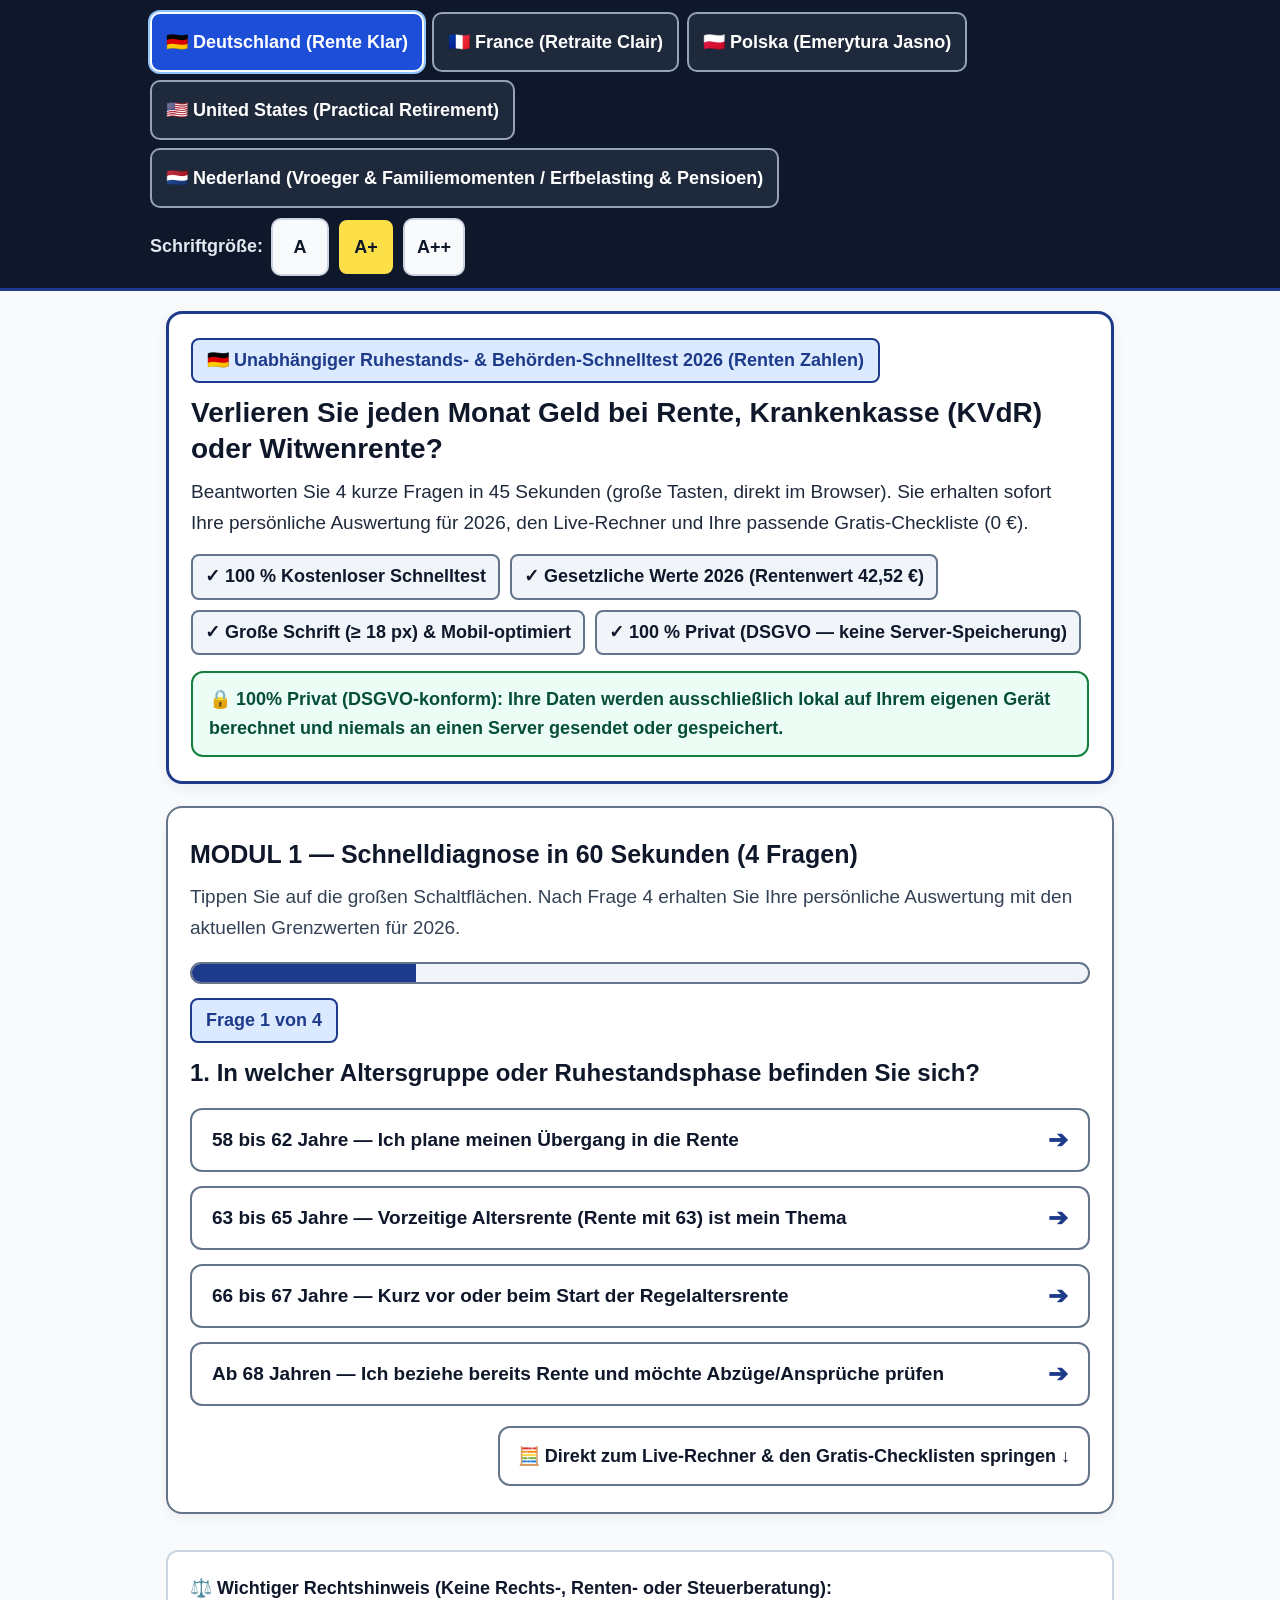
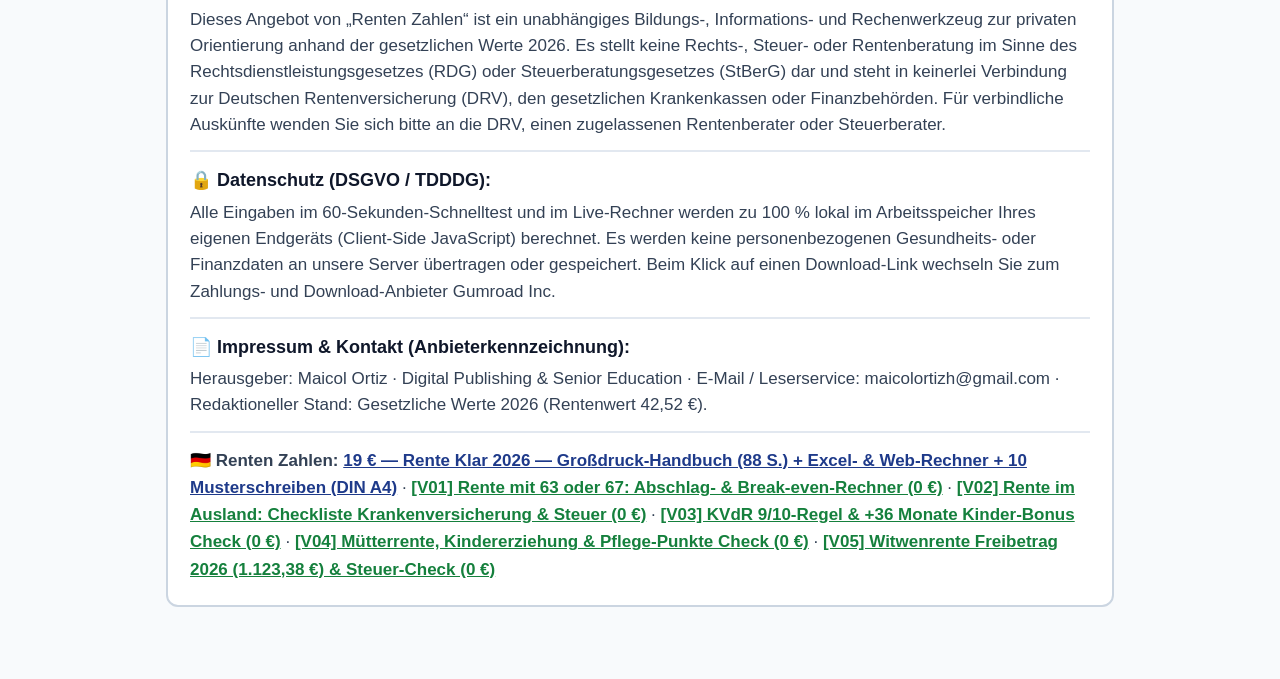
==== de/index.html @ 3eb86b66 "Deploy 2026 Senior Diagnostic Bridge (DE, FR, PL, EN, NL) & Web App" ====
<!DOCTYPE html>
<html lang="de" class="font-size-large">
<head>
  <meta charset="UTF-8">
  <meta name="viewport" content="width=device-width, initial-scale=1.0">
  <title>Renten Zahlen — Kostenloser 60-Sekunden-Ruhestands-Check & Rechner 2026</title>
  <meta name="description" content="Prüfen Sie in 60 Sekunden Ihre Rente, KVdR 9/10-Regel, Mütterrente und Witwenrente anhand der gesetzlichen Werte 2026 (42,52 € Rentenwert). 100% kostenlos & DSGVO-privat.">
  <meta property="og:title" content="Renten Zahlen — Kostenloser 60-Sekunden-Ruhestands-Check & Rechner 2026">
  <meta property="og:description" content="Prüfen Sie in 60 Sekunden Ihre Rente, KVdR 9/10-Regel, Mütterrente und Witwenrente anhand der gesetzlichen Werte 2026 (42,52 € Rentenwert). 100% kostenlos & DSGVO-privat.">
  <meta property="og:type" content="website">
  <style>
/* ==========================================================================
   SENIOR BRIDGE PAGE UX STANDARD 2026 (55-75+ AÑOS) — CONTRASTE AAA (#0F172A)
   Tipografía base >= 18px-22px (line-height: 1.62), Botones táctiles >= 60px,
   Diseño Mobile-First ultra-rápido para TikTok Ads, Meta Ads y YouTube.
   ========================================================================== */
:root {
  --font-base: 19px;
  --line-height-base: 1.62;
  --bg-page: #F8FAFC;
  --bg-card: #FFFFFF;
  --bg-subtle: #F1F5F9;
  --text-main: #0F172A;
  --text-secondary: #1E293B;
  --text-muted: #334155;
  --border-strong: #64748B;
  --border-focus: #1D4ED8;
  --primary: #1E3A8A;
  --primary-hover: #1D4ED8;
  --accent-green: #15803D;
  --accent-green-hover: #166534;
  --accent-green-bg: #DCFCE7;
  --accent-gold: #B45309;
  --accent-gold-bg: #FEF3C7;
  --navy-dark: #0F172A;
  --radius-md: 12px;
  --radius-lg: 16px;
}

html.font-size-normal { --font-base: 18px; }
html.font-size-large  { --font-base: 20px; }
html.font-size-xlarge { --font-base: 22px; }

* {
  box-sizing: border-box;
}

body {
  margin: 0;
  padding: 0;
  font-family: -apple-system, BlinkMacSystemFont, "Segoe UI", Roboto, "Helvetica Neue", Arial, sans-serif;
  font-size: var(--font-base);
  line-height: var(--line-height-base);
  color: var(--text-main);
  background-color: var(--bg-page);
  -webkit-font-smoothing: antialiased;
}

/* Barra Superior de País / Idioma y Tamaño de Letra */
.top-bar {
  background-color: #0F172A;
  color: #FFFFFF;
  padding: 12px 16px;
  border-bottom: 3px solid #1E3A8A;
  position: sticky;
  top: 0;
  z-index: 100;
}

.top-bar-inner {
  max-width: 980px;
  margin: 0 auto;
  display: flex;
  flex-wrap: wrap;
  align-items: center;
  justify-content: space-between;
  gap: 10px;
}

.lang-selector-group {
  display: flex;
  flex-wrap: wrap;
  gap: 8px;
  align-items: center;
}

.lang-btn {
  min-height: 60px;
  padding: 10px 14px;
  font-size: 18px;
  font-weight: 700;
  color: #FFFFFF;
  background-color: #1E293B;
  border: 2px solid #94A3B8;
  border-radius: 10px;
  cursor: pointer;
  display: inline-flex;
  align-items: center;
  gap: 6px;
  text-decoration: none;
  transition: background-color 0.15s, border-color 0.15s;
}

.lang-btn:hover,
.lang-btn:focus-visible {
  background-color: #334155;
  border-color: #FFFFFF;
  outline: 3px solid #93C5FD;
}

.lang-btn.active {
  background-color: #1D4ED8;
  border-color: #FFFFFF;
  box-shadow: 0 0 0 2px #93C5FD;
}

.font-controls {
  display: flex;
  align-items: center;
  gap: 8px;
}

.font-controls-label {
  font-size: 18px;
  font-weight: 700;
  color: #E2E8F0;
}

.font-btn {
  min-height: 58px;
  min-width: 58px;
  padding: 8px 12px;
  font-size: 18px;
  font-weight: 800;
  color: #0F172A;
  background-color: #F8FAFC;
  border: 2px solid #CBD5E1;
  border-radius: 10px;
  cursor: pointer;
}

.font-btn.active {
  background-color: #FDE047;
  border-color: #0F172A;
}

/* Contenedor Principal Mobile-First */
.bridge-container {
  max-width: 980px;
  margin: 0 auto;
  padding: 20px 16px 72px 16px;
}

/* Cabecera Hero de Alta Conversión */
.hero-card {
  background-color: var(--bg-card);
  border: 3px solid var(--primary);
  border-radius: var(--radius-lg);
  padding: 24px 22px;
  margin-bottom: 22px;
  box-shadow: 0 4px 14px rgba(15, 23, 42, 0.06);
}

.hero-badge {
  display: inline-block;
  background-color: #DBEAFE;
  color: #1E3A8A;
  border: 2px solid #1E3A8A;
  border-radius: 8px;
  padding: 6px 14px;
  font-size: 18px;
  font-weight: 800;
  margin-bottom: 12px;
}

.hero-title {
  margin: 0 0 10px 0;
  font-size: 28px;
  line-height: 1.28;
  font-weight: 900;
  color: var(--text-main);
}

.hero-subtitle {
  margin: 0 0 16px 0;
  font-size: 19px;
  color: var(--text-secondary);
  font-weight: 500;
}

.trust-pills-row {
  display: flex;
  flex-wrap: wrap;
  gap: 10px;
  margin-bottom: 16px;
}

.trust-pill {
  background-color: #F1F5F9;
  border: 2px solid #64748B;
  color: #0F172A;
  border-radius: 8px;
  padding: 6px 12px;
  font-size: 18px;
  font-weight: 700;
}

.privacy-banner {
  background-color: #ECFDF5;
  border: 2px solid #15803D;
  color: #064E3B;
  border-radius: var(--radius-md);
  padding: 12px 16px;
  font-size: 18px;
  font-weight: 700;
}

/* Tarjeta del Quiz de 4 Preguntas (60 Segundos) */
.quiz-section-card {
  background-color: var(--bg-card);
  border: 2px solid var(--border-strong);
  border-radius: var(--radius-lg);
  padding: 26px 22px;
  margin-bottom: 24px;
  box-shadow: 0 4px 12px rgba(15, 23, 42, 0.05);
}

.quiz-progress-bar-wrap {
  background-color: var(--bg-subtle);
  border: 2px solid var(--border-strong);
  border-radius: 999px;
  height: 22px;
  overflow: hidden;
  margin-bottom: 14px;
}

.quiz-progress-bar-fill {
  background-color: var(--primary);
  height: 100%;
  transition: width 0.25s ease;
}

.quiz-step-badge {
  display: inline-block;
  background-color: #DBEAFE;
  color: #1E3A8A;
  border: 2px solid #1E3A8A;
  border-radius: 8px;
  padding: 6px 14px;
  font-size: 18px;
  font-weight: 800;
  margin-bottom: 14px;
}

.quiz-question-title {
  font-size: 24px;
  line-height: 1.35;
  font-weight: 800;
  margin: 0 0 18px 0;
  color: var(--text-main);
}

.quiz-options-list {
  display: flex;
  flex-direction: column;
  gap: 14px;
}

.quiz-option-btn {
  min-height: 64px;
  padding: 16px 20px;
  font-size: 19px;
  font-weight: 700;
  text-align: left;
  color: var(--text-main);
  background-color: #FFFFFF;
  border: 2px solid var(--border-strong);
  border-radius: var(--radius-md);
  cursor: pointer;
  display: flex;
  align-items: center;
  justify-content: space-between;
  gap: 14px;
  transition: background-color 0.12s, border-color 0.12s;
}

.quiz-option-btn:hover,
.quiz-option-btn:focus-visible {
  background-color: #EFF6FF;
  border-color: var(--border-focus);
  outline: 3px solid #93C5FD;
}

.quiz-option-arrow {
  font-size: 24px;
  font-weight: 900;
  color: var(--primary);
  flex-shrink: 0;
}

.quiz-nav-row {
  margin-top: 20px;
  display: flex;
  flex-wrap: wrap;
  gap: 12px;
  justify-content: space-between;
  align-items: center;
}

/* Diagnóstico Personalizado 2026 */
.diagnosis-card {
  background-color: #F8FAFC;
  border: 3px solid var(--primary);
  border-radius: var(--radius-lg);
  padding: 24px 22px;
  margin-bottom: 26px;
}

.diagnosis-header-badge {
  display: inline-block;
  background-color: var(--accent-green-bg);
  color: #065F46;
  border: 2px solid var(--accent-green);
  border-radius: 8px;
  padding: 6px 14px;
  font-size: 18px;
  font-weight: 800;
  margin-bottom: 12px;
}

.diagnosis-grid {
  display: grid;
  grid-template-columns: 1fr;
  gap: 14px;
  margin: 16px 0 18px 0;
}

.diag-item-box {
  background-color: #FFFFFF;
  border: 2px solid var(--border-strong);
  border-left: 8px solid var(--primary);
  border-radius: var(--radius-md);
  padding: 16px 18px;
}

.diag-item-box.money {
  border-left-color: var(--accent-green);
  background-color: #F0FDF4;
}

.diag-item-box.step {
  border-left-color: var(--accent-gold);
  background-color: #FFFBEB;
}

.diag-item-label {
  font-size: 18px;
  font-weight: 800;
  color: var(--text-main);
  margin-bottom: 6px;
}

.diag-item-value {
  font-size: 19px;
  color: var(--text-main);
  font-weight: 600;
}

.legal-badge-box {
  background-color: #EFF6FF;
  border: 2px solid #1E3A8A;
  border-radius: 8px;
  padding: 12px 16px;
  font-size: 18px;
  font-weight: 700;
  color: #1E3A8A;
}

/* Mini-Calculadora en Vivo integrada en la pantalla de Diagnóstico */
.live-calc-card {
  background-color: #FFFFFF;
  border: 3px solid var(--primary);
  border-radius: var(--radius-lg);
  padding: 24px 22px;
  margin-bottom: 28px;
  box-shadow: 0 6px 16px rgba(15, 23, 42, 0.06);
}

.calc-selector-list {
  display: grid;
  grid-template-columns: repeat(3, 1fr);
  gap: 12px;
  margin: 16px 0 22px 0;
}

@media (max-width: 860px) {
  .calc-selector-list {
    grid-template-columns: 1fr;
  }
}

.calc-select-card {
  min-height: 64px;
  padding: 14px 16px;
  font-size: 18px;
  font-weight: 800;
  text-align: left;
  color: var(--text-main);
  background-color: #F8FAFC;
  border: 2px solid var(--border-strong);
  border-radius: var(--radius-md);
  cursor: pointer;
}

.calc-select-card:hover {
  border-color: var(--primary);
  background-color: #EFF6FF;
}

.calc-select-card.active {
  background-color: #DBEAFE;
  border: 3px solid var(--primary);
  color: #0F172A;
}

.calc-workspace {
  display: grid;
  grid-template-columns: 1fr 1.15fr;
  gap: 22px;
  align-items: start;
}

@media (max-width: 880px) {
  .calc-workspace {
    grid-template-columns: 1fr;
  }
}

.calc-inputs-box {
  background-color: #F8FAFC;
  border: 2px solid var(--border-strong);
  border-radius: var(--radius-md);
  padding: 20px;
}

.input-field-group {
  margin-bottom: 20px;
  padding-bottom: 16px;
  border-bottom: 2px dashed #CBD5E1;
}

.input-field-group:last-child {
  margin-bottom: 0;
  padding-bottom: 0;
  border-bottom: none;
}

.input-label {
  display: block;
  font-size: 18px;
  font-weight: 800;
  color: var(--text-main);
  margin-bottom: 10px;
}

.stepper-row {
  display: flex;
  align-items: center;
  gap: 10px;
}

.stepper-btn {
  min-width: 60px;
  min-height: 60px;
  font-size: 28px;
  font-weight: 900;
  color: #FFFFFF;
  background-color: var(--primary);
  border: 2px solid #0F172A;
  border-radius: 10px;
  cursor: pointer;
  flex-shrink: 0;
}

.stepper-btn:hover {
  background-color: var(--primary-hover);
}

.numeric-input-large {
  width: 100%;
  min-height: 60px;
  font-size: 22px;
  font-weight: 800;
  text-align: center;
  color: var(--text-main);
  background-color: #FFFFFF;
  border: 2px solid var(--border-strong);
  border-radius: 10px;
  padding: 8px 12px;
}

.unit-badge {
  font-size: 18px;
  font-weight: 700;
  color: var(--text-secondary);
  min-width: 62px;
}

.preset-chips-row {
  display: flex;
  flex-wrap: wrap;
  gap: 8px;
  margin-top: 10px;
}

.preset-chip {
  min-height: 58px;
  padding: 8px 14px;
  font-size: 18px;
  font-weight: 700;
  color: var(--text-main);
  background-color: #FFFFFF;
  border: 2px solid var(--border-strong);
  border-radius: 8px;
  cursor: pointer;
}

.preset-chip:hover,
.preset-chip.active {
  background-color: #DBEAFE;
  border-color: var(--primary);
  color: #1E3A8A;
}

.calc-results-box {
  background-color: #FFFFFF;
  border: 3px solid var(--primary);
  border-radius: var(--radius-md);
  padding: 20px;
}

.kpi-cards-grid {
  display: grid;
  grid-template-columns: repeat(3, 1fr);
  gap: 10px;
  margin-bottom: 18px;
}

@media (max-width: 640px) {
  .kpi-cards-grid {
    grid-template-columns: 1fr;
  }
}

.kpi-card {
  background-color: #F8FAFC;
  border: 2px solid var(--border-strong);
  border-radius: 10px;
  padding: 12px;
  text-align: center;
}

.kpi-card.highlight {
  background-color: #ECFDF5;
  border-color: var(--accent-green);
}

.kpi-card-label {
  font-size: 18px;
  font-weight: 700;
  color: var(--text-secondary);
  margin-bottom: 4px;
}

.kpi-card-val {
  font-size: 23px;
  font-weight: 900;
  color: var(--text-main);
}

.kpi-card.highlight .kpi-card-val {
  color: #065F46;
}

.comparison-bars-section {
  background-color: #F8FAFC;
  border: 2px solid var(--border-strong);
  border-radius: 12px;
  padding: 16px;
  margin-bottom: 16px;
}

.comp-bar-group {
  margin-bottom: 14px;
}

.comp-bar-group:last-child {
  margin-bottom: 0;
}

.comp-bar-header {
  display: flex;
  justify-content: space-between;
  align-items: baseline;
  gap: 10px;
  margin-bottom: 6px;
  font-size: 18px;
  font-weight: 800;
}

.comp-bar-track {
  width: 100%;
  height: 34px;
  background-color: #E2E8F0;
  border: 2px solid #475569;
  border-radius: 8px;
  overflow: hidden;
}

.comp-bar-fill {
  height: 100%;
  transition: width 0.3s ease;
  display: flex;
  align-items: center;
  padding-left: 10px;
  color: #FFFFFF;
  font-weight: 800;
  font-size: 18px;
}

.comp-bar-fill.bar-a {
  background-color: var(--accent-green);
}

.comp-bar-fill.bar-b {
  background-color: var(--accent-gold);
}

.plain-explanation-box {
  background-color: #FFFBEB;
  border: 2px solid #B45309;
  border-radius: 10px;
  padding: 16px 18px;
  margin-bottom: 14px;
  font-size: 18px;
}

/* ==========================================================================
   PASO 1 CTA: TARJETA VERDE DE REGALO 100% GRATUITO (0 € / 0 ZŁ / $0)
   ========================================================================== */
.cta-step1-card {
  background-color: #F0FDF4;
  border: 3px solid #15803D;
  border-radius: var(--radius-lg);
  padding: 26px 24px;
  margin-bottom: 28px;
  box-shadow: 0 6px 18px rgba(21, 128, 61, 0.10);
}

.cta-step1-badge {
  display: inline-block;
  background-color: #15803D;
  color: #FFFFFF;
  border-radius: 8px;
  padding: 6px 14px;
  font-size: 18px;
  font-weight: 900;
  margin-bottom: 12px;
}

.btn-green-giant {
  min-height: 64px;
  width: 100%;
  padding: 16px 24px;
  font-size: 21px;
  font-weight: 900;
  color: #FFFFFF;
  background-color: #15803D;
  border: 3px solid #052E16;
  border-radius: var(--radius-md);
  cursor: pointer;
  display: inline-flex;
  align-items: center;
  justify-content: center;
  gap: 12px;
  text-align: center;
  text-decoration: none;
  box-shadow: 0 4px 12px rgba(21, 128, 61, 0.28);
  transition: background-color 0.15s, transform 0.08s;
}

.btn-green-giant:hover,
.btn-green-giant:focus-visible {
  background-color: #166534;
  outline: 3px solid #86EFAC;
}

.gift-episodes-grid {
  display: grid;
  grid-template-columns: 1fr;
  gap: 12px;
  margin-top: 16px;
}

.gift-episode-btn {
  min-height: 62px;
  padding: 14px 18px;
  background-color: #FFFFFF;
  border: 2px solid #15803D;
  border-radius: var(--radius-md);
  color: var(--text-main);
  text-decoration: none;
  display: flex;
  align-items: center;
  justify-content: space-between;
  gap: 14px;
  transition: background-color 0.12s, border-color 0.12s;
}

.gift-episode-btn:hover,
.gift-episode-btn:focus-visible {
  background-color: #DCFCE7;
  border-color: #052E16;
  outline: 3px solid #86EFAC;
}

.gift-episode-btn.recommended {
  background-color: #DCFCE7;
  border: 3px solid #052E16;
}

.gift-ep-title {
  font-size: 19px;
  font-weight: 800;
  color: #064E3B;
  margin-bottom: 4px;
}

.gift-ep-desc {
  font-size: 18px;
  color: var(--text-secondary);
}

.gift-ep-pill {
  background-color: #15803D;
  color: #FFFFFF;
  font-size: 18px;
  font-weight: 800;
  padding: 8px 14px;
  border-radius: 8px;
  flex-shrink: 0;
}

/* ==========================================================================
   PASO 2 CTA: TARJETA INSTITUCIONAL NAVY/ORO — SISTEMA COMPLETO 2026
   ========================================================================== */
.cta-step2-card {
  background-color: #0F172A;
  color: #FFFFFF;
  border: 4px solid #F59E0B;
  border-radius: var(--radius-lg);
  padding: 28px 24px;
  margin-bottom: 24px;
  box-shadow: 0 8px 24px rgba(15, 23, 42, 0.22);
}

.cta-step2-badge {
  display: inline-block;
  background-color: #FEF3C7;
  color: #78350F;
  border: 2px solid #F59E0B;
  border-radius: 8px;
  padding: 6px 14px;
  font-size: 18px;
  font-weight: 900;
  margin-bottom: 12px;
}

.cta-step2-title {
  font-size: 26px;
  line-height: 1.3;
  font-weight: 900;
  color: #FFFFFF;
  margin: 0 0 10px 0;
}

.cta-step2-subtitle {
  font-size: 19px;
  color: #E2E8F0;
  margin: 0 0 20px 0;
}

.comparison-table-wrap {
  overflow-x: auto;
  margin-bottom: 22px;
}

.comparison-table {
  width: 100%;
  border-collapse: collapse;
  background-color: #FFFFFF;
  color: #0F172A;
  border-radius: 12px;
  overflow: hidden;
  border: 2px solid #CBD5E1;
}

.comparison-table th,
.comparison-table td {
  padding: 14px 16px;
  text-align: left;
  font-size: 18px;
  border-bottom: 2px solid #E2E8F0;
}

.comparison-table th {
  background-color: #1E293B;
  color: #FFFFFF;
  font-weight: 800;
}

.comparison-table th:nth-child(3) {
  background-color: #B45309;
  color: #FFFFFF;
}

.comparison-table td:nth-child(3) {
  background-color: #FFFBEB;
  font-weight: 800;
  color: #78350F;
}

.btn-gold-giant {
  min-height: 66px;
  width: 100%;
  padding: 16px 24px;
  font-size: 22px;
  font-weight: 900;
  color: #0F172A;
  background-color: #FBBF24;
  border: 3px solid #FFFFFF;
  border-radius: var(--radius-md);
  cursor: pointer;
  display: inline-flex;
  align-items: center;
  justify-content: center;
  gap: 12px;
  text-align: center;
  text-decoration: none;
  box-shadow: 0 4px 16px rgba(251, 191, 36, 0.35);
  transition: background-color 0.15s;
}

.btn-gold-giant:hover,
.btn-gold-giant:focus-visible {
  background-color: #F59E0B;
  outline: 3px solid #FEF08A;
}

.btn-secondary-giant {
  min-height: 60px;
  padding: 12px 18px;
  font-size: 18px;
  font-weight: 800;
  color: var(--text-main);
  background-color: #FFFFFF;
  border: 2px solid var(--border-strong);
  border-radius: var(--radius-md);
  cursor: pointer;
  display: inline-flex;
  align-items: center;
  gap: 8px;
}

.btn-secondary-giant:hover {
  background-color: var(--bg-subtle);
  border-color: var(--text-main);
}

  </style>
</head>
<body>
  <!-- BARRA SUPERIOR DE PAÍS / IDIOMA Y TAMAÑO DE LETRA -->
  <header class="top-bar" role="banner">
    <div class="top-bar-inner">
      <div class="lang-selector-group" id="lang-buttons-container" role="group" aria-label="Country and Language Selector">
        <!-- Renderizado dinámico: DE, FR, PL, EN, NL -->
      </div>
      <div class="font-controls" role="group" aria-label="Font Size Controls">
        <span class="font-controls-label" id="font-size-label">Schriftgröße:</span>
        <button type="button" class="font-btn" data-size="normal" title="18px">A</button>
        <button type="button" class="font-btn active" data-size="large" title="20px">A+</button>
        <button type="button" class="font-btn" data-size="xlarge" title="22px">A++</button>
      </div>
    </div>
  </header>

  <main class="bridge-container" role="main">
    <!-- CABECERA HERO Y PRIVACIDAD 100% CLIENT-SIDE (DSGVO / RGPD / RODO / AVG) -->
    <section class="hero-card" aria-labelledby="hero-title">
      <div class="hero-badge" id="hero-badge">🇩🇪 Unabhängiger Ruhestands- & Behörden-Schnelltest 2026 (Renten Zahlen)</div>
      <h1 class="hero-title" id="hero-title">Verlieren Sie jeden Monat Geld bei Rente, Krankenkasse (KVdR) oder Witwenrente?</h1>
      <p class="hero-subtitle" id="hero-subtitle">Beantworten Sie 4 kurze Fragen in 45 Sekunden (große Tasten, direkt im Browser). Sie erhalten sofort Ihre persönliche Auswertung für 2026, den Live-Rechner und Ihre passende Gratis-Checkliste (0 €).</p>
      <div class="trust-pills-row" id="trust-pills-container"></div>
      <div class="privacy-banner" role="status" aria-live="polite">
        <span id="privacy-banner-text">🔒 100% Privat (DSGVO-konform): Ihre Daten werden ausschließlich lokal auf Ihrem eigenen Gerät berechnet und niemals an einen Server gesendet oder gespeichert.</span>
      </div>
    </section>

    <!-- MÓDULO 1: QUIZ DE 4 PREGUNTAS EN 60 SEGUNDOS -->
    <section class="quiz-section-card" id="quiz-section-anchor" aria-label="60-Second Diagnostic Quiz">
      <div id="quiz-dynamic-container"></div>
    </section>

    <!-- ZONA DE RESULTADOS: DIAGNÓSTICO 2026 + MINI-CALCULADORA EN VIVO + PASO 1 (GRATIS) + PASO 2 (PACK COMPLETO) -->
    <div id="diagnosis-and-offers-zone" style="display:none;">
      <!-- 1. Diagnóstico Personalizado 2026 -->
      <section id="diagnosis-card-container" aria-label="Personalized 2026 Statutory Diagnosis"></section>

      <!-- 2. Mini-Calculadora Interactiva en Vivo -->
      <section class="live-calc-card" id="live-calc-section" aria-labelledby="live-calc-title">
        <div class="hero-badge" id="live-calc-badge"></div>
        <h2 style="margin:0 0 8px 0;font-size:26px;font-weight:900;" id="live-calc-title"></h2>
        <p style="margin:0 0 14px 0;font-size:19px;color:#334155;" id="live-calc-intro"></p>
        <div class="calc-selector-list" id="calc-selector-container"></div>
        <div class="calc-workspace">
          <div class="calc-inputs-box" id="calc-inputs-container"></div>
          <div class="calc-results-box" id="calc-results-container"></div>
        </div>
      </section>

      <!-- 3. PASO 1 CTA: Regalo 100% Gratuito del Episodio (0 € / 0 zł / $0) -->
      <section id="step1-free-offer-container" aria-label="Free Checklist and Calculator Download"></section>

      <!-- 4. PASO 2 CTA: Sistema Completo 2026 (Guía Letra Grande + App Web + Excel + Cartas A4) -->
      <section id="step2-paid-offer-container" aria-label="Complete 2026 System Offer"></section>
    </div>

    <!-- PIE LEGAL, PRIVACIDAD Y DESCARGO DE NO-AFILIACIÓN (IMPRESSUM · DSGVO/RGPD/RODO/AVG/CCPA) -->
    <footer id="bridge-legal-footer" style="margin-top:36px;padding:22px;background:#FFFFFF;border:2px solid #CBD5E1;border-radius:12px;font-size:18px;color:#334155;">
      
      <div style="margin-bottom:14px;padding-bottom:12px;border-bottom:2px solid #E2E8F0;">
        <div style="font-weight:800;color:#0F172A;margin-bottom:4px;">⚖️ Wichtiger Rechtshinweis (Keine Rechts-, Renten- oder Steuerberatung):</div>
        <div style="font-size:17px;line-height:1.55;color:#334155;">Dieses Angebot von „Renten Zahlen“ ist ein unabhängiges Bildungs-, Informations- und Rechenwerkzeug zur privaten Orientierung anhand der gesetzlichen Werte 2026. Es stellt keine Rechts-, Steuer- oder Rentenberatung im Sinne des Rechtsdienstleistungsgesetzes (RDG) oder Steuerberatungsgesetzes (StBerG) dar und steht in keinerlei Verbindung zur Deutschen Rentenversicherung (DRV), den gesetzlichen Krankenkassen oder Finanzbehörden. Für verbindliche Auskünfte wenden Sie sich bitte an die DRV, einen zugelassenen Rentenberater oder Steuerberater.</div>
      </div>
      <div style="margin-bottom:14px;padding-bottom:12px;border-bottom:2px solid #E2E8F0;">
        <div style="font-weight:800;color:#0F172A;margin-bottom:4px;">🔒 Datenschutz (DSGVO / TDDDG):</div>
        <div style="font-size:17px;line-height:1.55;color:#334155;">Alle Eingaben im 60-Sekunden-Schnelltest und im Live-Rechner werden zu 100 % lokal im Arbeitsspeicher Ihres eigenen Endgeräts (Client-Side JavaScript) berechnet. Es werden keine personenbezogenen Gesundheits- oder Finanzdaten an unsere Server übertragen oder gespeichert. Beim Klick auf einen Download-Link wechseln Sie zum Zahlungs- und Download-Anbieter Gumroad Inc.</div>
      </div>
      <div style="margin-bottom:14px;padding-bottom:12px;border-bottom:2px solid #E2E8F0;">
        <div style="font-weight:800;color:#0F172A;margin-bottom:4px;">📄 Impressum & Kontakt (Anbieterkennzeichnung):</div>
        <div style="font-size:17px;line-height:1.55;color:#334155;">Herausgeber: Maicol Ortiz · Digital Publishing & Senior Education · E-Mail / Leserservice: maicolortizh@gmail.com · Redaktioneller Stand: Gesetzliche Werte 2026 (Rentenwert 42,52 €).</div>
      </div>
      <div style="font-size:17px;line-height:1.6;">
        <strong>🇩🇪 Renten Zahlen:</strong>
        <a href="https://maicolortizh.gumroad.com/l/rente-klar-vollversion" target="_blank" rel="noopener" style="color:#1E3A8A;font-weight:800;">19 € — Rente Klar 2026 — Großdruck-Handbuch (88 S.) + Excel- & Web-Rechner + 10 Musterschreiben (DIN A4)</a> · <a href="https://maicolortizh.gumroad.com/l/rente-63-oder-67-rechner-gratis" target="_blank" rel="noopener" style="color:#15803D;font-weight:700;">[V01] Rente mit 63 oder 67: Abschlag- & Break-even-Rechner (0 €)</a> · <a href="https://maicolortizh.gumroad.com/l/rente-im-ausland-checkliste-gratis" target="_blank" rel="noopener" style="color:#15803D;font-weight:700;">[V02] Rente im Ausland: Checkliste Krankenversicherung & Steuer (0 €)</a> · <a href="https://maicolortizh.gumroad.com/l/kvdr-9-10-regel-check-gratis" target="_blank" rel="noopener" style="color:#15803D;font-weight:700;">[V03] KVdR 9/10-Regel & +36 Monate Kinder-Bonus Check (0 €)</a> · <a href="https://maicolortizh.gumroad.com/l/muetterrente-minijob-check-gratis" target="_blank" rel="noopener" style="color:#15803D;font-weight:700;">[V04] Mütterrente, Kindererziehung & Pflege-Punkte Check (0 €)</a> · <a href="https://maicolortizh.gumroad.com/l/witwenrente-steuer-check-gratis" target="_blank" rel="noopener" style="color:#15803D;font-weight:700;">[V05] Witwenrente Freibetrag 2026 (1.123,38 €) & Steuer-Check (0 €)</a>
      </div>
    
    </footer>
  </main>

  <script>
window.FORCED_LANG = "de";
const SENIOR_DATA = {
  "de": {
    "code": "de",
    "flag": "🇩🇪",
    "countryLabel": "🇩🇪 Deutschland (Rente Klar)",
    "brandTitle": "Rente Klar — Digitaler Ruhestands- & Behörden-Assistent 2026",
    "brandSubtitle": "60-Sekunden-Diagnose · Interaktiver Rentenrechner (ohne Excel) · Offizieller Brief-Generator (A4 PDF)",
    "privacyBanner": "🔒 100% Privat (DSGVO-konform): Ihre Daten werden ausschließlich lokal auf Ihrem eigenen Gerät berechnet und niemals an einen Server gesendet oder gespeichert.",
    "privacyEquivalentEs": "100% Privado: Tus datos se calculan en tu propio dispositivo y nunca se envían ni guardan en ningún servidor.",
    "nav": {
      "tabQuiz": "1. 60-Sek.-Diagnose (4 Fragen)",
      "tabCalc": "2. Interaktiver Rechner (Ohne Excel)",
      "tabLetters": "3. Offizielle Briefe (A4 Druck / PDF)",
      "fontSizeLabel": "Schriftgröße:"
    },
    "ui": {
      "quizTitle": "MODUL 1 — Schnelldiagnose in 60 Sekunden (4 Fragen)",
      "quizIntro": "Tippen Sie auf die großen Schaltflächen. Nach Frage 4 erhalten Sie Ihre persönliche Auswertung mit den aktuellen Grenzwerten für 2026.",
      "questionProgress": "Frage {current} von 4",
      "btnBack": "← Zurück zur vorherigen Frage",
      "btnRestartQuiz": "↻ Diagnose neu starten",
      "diagResultTitle": "Ihre persönliche Ruhestands-Diagnose 2026",
      "diagThresholdLabel": "Wichtigster Grenzwert 2026:",
      "diagMoneyAtStakeLabel": "Finanzieller Spielraum / Ersparnis:",
      "diagFirstStepLabel": "Ihr erster konkreter Schritt für morgen:",
      "diagSourceLabel": "Offizielle Rechtsgrundlage 2026:",
      "btnGoCalc": "🧮 Jetzt im Rechner mit meinen Zahlen prüfen",
      "btnGoLetter": "✉️ Passendes Musterschreiben (A4) öffnen",
      "calcTitle": "MODUL 2 — Interaktiver Mobil-Rechner 2026 (Kein Excel nötig)",
      "calcIntro": "Wählen Sie Ihren Fall und passen Sie die Zahlen mit den großen „−“ und „+“ Tasten oder den Schnellwahl-Knöpfen an.",
      "selectCalcLabel": "Wählen Sie Ihre Berechnung:",
      "comparisonTitle": "Direkter Vergleich: Option A vs. Option B",
      "optionALabel": "Option A",
      "optionBLabel": "Option B",
      "plainExplanationTitle": "Was bedeutet dieses Ergebnis im Klartext?",
      "officialSourceBadge": "Geprüfte Rechtsgrundlage 2026:",
      "btnOpenMatchingLetter": "✉️ Passenden Brief für diesen Fall jetzt erstellen →",
      "lettersTitle": "MODUL 3 — Automatischer Generator für offizielle Behördenbriefe (Form-to-PDF)",
      "lettersIntro": "Wählen Sie Ihr Schreiben aus, tragen Sie Ihre Angaben in die 5 großen Felder ein und drucken oder speichern Sie das fertige DIN-A4-Schreiben als PDF.",
      "selectLetterLabel": "1. Wählen Sie das gewünschte offizielle Schreiben (6 Vorlagen):",
      "formSectionTitle": "2. Ihre persönlichen Angaben (werden fett in den Brief eingesetzt):",
      "field1Label": "1. Vor- und Nachname:",
      "field1Placeholder": "z. B. Marianne und Wolfgang Schneider",
      "field1Default": "Marianne Schneider",
      "field2Label": "2. Straße, Hausnummer, PLZ und Wohnort:",
      "field2Placeholder": "z. B. Lindenstraße 18, 50674 Köln",
      "field2Default": "Lindenstraße 18, 50674 Köln",
      "field3Label": "3. Versicherungsnummer (DRV) / Krankenversicherungs-Nr.:",
      "field3Placeholder": "z. B. 65 140858 S 042",
      "field3Default": "65 140858 S 042",
      "field4Label": "4. Empfänger-Behörde (automatisch vorausgefüllt, anpassbar):",
      "field5Label": "5. Spezifische Angaben zu Ihrem Fall (Datum, Beträge, Kinder):",
      "previewSectionTitle": "Live-Vorschau Ihres offiziellen Schreibens (DIN A4 druckfertig)",
      "btnPrintPdf": "🖨️ Brief drucken / als PDF speichern (A4)",
      "btnCopyText": "📋 Gesamten Brieftext kopieren (für DRV eService / E-Mail)",
      "copySuccessMsg": "✓ Der vollständige Brieftext wurde in Ihre Zwischenablage kopiert! Sie können ihn jetzt im DRV-Online-Portal oder in einer E-Mail einfügen.",
      "attachmentsTitle": "Anlagen zum Ankreuzen (vor dem Versand prüfen):",
      "signatureLabel": "Eigenhändige Unterschrift:"
    },
    "quiz": {
      "questions": [
        {
          "id": "q1",
          "title": "1. In welcher Altersgruppe oder Ruhestandsphase befinden Sie sich?",
          "options": [
            "58 bis 62 Jahre — Ich plane meinen Übergang in die Rente",
            "63 bis 65 Jahre — Vorzeitige Altersrente (Rente mit 63) ist mein Thema",
            "66 bis 67 Jahre — Kurz vor oder beim Start der Regelaltersrente",
            "Ab 68 Jahren — Ich beziehe bereits Rente und möchte Abzüge/Ansprüche prüfen"
          ]
        },
        {
          "id": "q2",
          "title": "2. Wie sieht Ihre aktuelle familiäre Situation aus?",
          "options": [
            "Alleinstehend (mit oder ohne Kindererziehungszeiten)",
            "Verheiratet / Eingetragene Lebenspartnerschaft (mit Kindern)",
            "Verwitwet — Ich beziehe oder beantrage Witwen-/Witwerrente",
            "Geschieden oder alleinerziehend gewesen (Kindererziehungszeiten klären)"
          ]
        },
        {
          "id": "q3",
          "title": "3. Wie hoch ist Ihre (erwartete) monatliche Bruttorente bzw. Ihr Ruhestandseinkommen?",
          "options": [
            "Unter 1.300 € brutto im Monat",
            "Zwischen 1.300 € und 1.850 € brutto im Monat",
            "Zwischen 1.850 € und 2.500 € brutto im Monat",
            "Über 2.500 € brutto im Monat (oder zusätzliche Mieteinnahmen / Betriebsrente)"
          ]
        },
        {
          "id": "q4",
          "title": "4. Welches Thema möchten Sie als Erstes rechtssicher klären?",
          "options": [
            "Rente mit 63 vs. 67: Wie hoch ist der 0,3 %-Abschlag pro Monat und wann liegt der Break-even-Punkt?",
            "9/10-Regel der KVdR & +36 Monate Kinderbonus: Wie spare ich bis zu 240 € Krankenkassenbeitrag im Monat?",
            "Witwenrente 2026: Wie viel bleibt nach dem neuen Freibetrag von 1.123,38 € (§ 97 SGB VI) netto übrig?",
            "Rentenbescheid überprüfen (§ 44 SGB X): Fehlende Ausbildungs-, Kinder- oder Pflegezeiten nachfordern"
          ]
        }
      ],
      "outcomes": [
        {
          "title": "Fokus 1: Vorzeitige Altersrente (0,3 % Abschlag/Monat & aktueller Rentenwert 42,52 €)",
          "threshold2026": "Aktueller Rentenwert 2026: 42,52 € je Entgeltpunkt | Abschlag: 0,3 % pro vorgezogenem Monat (max. 14,4 % bei 48 Monaten).",
          "moneyAtStake": "Bei 40 Entgeltpunkten (1.700,80 € Bruttorente) kostet 3 Jahre früher gehen ca. 183,69 €/Monat brutto — doch Sie erhalten zuvor 36 volle Monatsrenten (über 48.000 € netto Vorsprung!). Der rechnerische Break-even-Punkt liegt erst bei rund 91,8 Jahren (297 Monate nach dem 67. Geburtstag).",
          "firstStep": "Fordern Sie mit Formular V0210 eine besondere Rentenauskunft nach § 109 Abs. 5 SGB VI bei der Deutschen Rentenversicherung an.",
          "source": "§§ 36, 77, 187a SGB VI — Deutsche Rentenversicherung (Stand 2026, Rentenwert 42,52 €)",
          "calcIndex": 0,
          "letterIndex": 0
        },
        {
          "title": "Fokus 2: 9/10-Regel der Krankenversicherung der Rentner (KVdR) + 36 Monate je Kind",
          "threshold2026": "90 %-Pflichtgrenze in der zweiten Hälfte des Erwerbslebens (§ 5 Abs. 1 Nr. 11 SGB V) + pauschal 36 Kalendermonate je Kind (§ 5 Abs. 2 S. 3 SGB V).",
          "moneyAtStake": "2.100 € bis 3.400 € Ersparnis pro Jahr (über 35.000 € in 15 Rentenjahren), weil in der Pflicht-KVdR 0 % Krankenkassenbeiträge auf Mieteinnahmen, Zinsen, Dividenden und private Kapitalauszahlungen anfallen.",
          "firstStep": "Reichen Sie bei Ihrer Krankenkasse die Geburtsurkunden aller Kinder (auch Stief-/Pflegekinder) zur Neuberechnung der Vorversicherungszeit ein.",
          "source": "§ 5 Abs. 1 Nr. 11 und Abs. 2 SGB V — GKV-Spitzenverband / DRV (Formular R0810)",
          "calcIndex": 1,
          "letterIndex": 1
        },
        {
          "title": "Fokus 3: Witwenrente & Einkommensanrechnung (§ 97 SGB VI Freibetrag 2026)",
          "threshold2026": "Dynamischer Freibetrag 2026: 1.123,38 € netto monatlich (26,4 × 42,52 €) + 238,29 € je waisenberechtigtem Kind. Eigenes Brutto wird vorab pauschal um 14 % bereinigt (§ 18b SGB IV).",
          "moneyAtStake": "Rund 1.100 € bis 2.600 € mehr Witwenrente pro Jahr durch korrekten 14 %-Pauschalabzug vom eigenen Brutto und zeitnahen Änderungsantrag bei gesunkenem Einkommen.",
          "firstStep": "Prüfen Sie die Anlage „Einkommensanrechnung“ Ihres Witwenrentenbescheids und beantragen Sie bei Einkommensminderung ab 10 % sofort eine Neuberechnung (§ 18d SGB IV).",
          "source": "§ 97 SGB VI i.V.m. §§ 18a–18e SGB IV — Deutsche Rentenversicherung (Stand 2026)",
          "calcIndex": 2,
          "letterIndex": 2
        },
        {
          "title": "Fokus 4: Überprüfungsantrag nach § 44 SGB X (Kontenklärung & Nachzahlung bis 4 Jahre rückwirkend)",
          "threshold2026": "Kindererziehungszeiten: bis zu 3,0 Entgeltpunkte je Kind (= +127,56 € Rente/Monat je Kind ab 1992 bzw. +106,30 € vor 1992 beim Rentenwert 42,52 €).",
          "moneyAtStake": "Schon 1 einziger nachgetragener Entgeltpunkt bringt 510,24 € pro Jahr lebenslang — zuzüglich bis zu 4 Jahre rückwirkender Nachzahlung (§ 44 Abs. 4 SGB X).",
          "firstStep": "Stellen Sie einen schriftlichen Überprüfungsantrag nach § 44 SGB X in Verbindung mit dem Antrag auf Kontenklärung (V0100) und Anlage Kindererziehung (V0800).",
          "source": "§ 44 SGB X, §§ 56, 249 SGB VI — Deutsche Rentenversicherung (V0100 / V0800)",
          "calcIndex": 0,
          "letterIndex": 3
        }
      ]
    },
    "calculators": [
      {
        "id": "de_calc_1",
        "title": "1. Rente mit 63 vs. 67 (Abschlag 0,3%/Monat · Rentenwert 42,52 € · Break-even Alter)",
        "subtitle": "Berechnen Sie Ihren exakten Monatsbetrag, den Netto-Vorsprung vor dem 67. Lebensjahr und das Lebensalter, ab dem die Regelaltersrente die Frührente überholt.",
        "legalRef": "§§ 36, 77, 187a SGB VI · Aktueller Rentenwert 2026: 42,52 € je Entgeltpunkt",
        "letterIndex": 0,
        "inputs": [
          {
            "id": "ep",
            "label": "Ihre Entgeltpunkte (Rentenpunkte laut Renteninformation):",
            "unit": "EP",
            "min": 10,
            "max": 85,
            "step": 1,
            "default": 40,
            "presets": [
              30,
              35,
              40,
              45,
              52
            ]
          },
          {
            "id": "monthsEarly",
            "label": "Wie viele Monate vor der Regelaltersgrenze (67 J.) möchten Sie in Rente gehen?",
            "unit": "Monate",
            "min": 6,
            "max": 48,
            "step": 6,
            "default": 36,
            "presets": [
              12,
              24,
              36,
              48
            ]
          },
          {
            "id": "kvPvPct",
            "label": "Abzug für Kranken- & Pflegeversicherung in der KVdR (Standard ca. 11,7 %):",
            "unit": "%",
            "min": 0,
            "max": 21,
            "step": 0.5,
            "default": 11.7,
            "presets": [
              11.2,
              11.7,
              12.5,
              19.1
            ]
          }
        ]
      },
      {
        "id": "de_calc_2",
        "title": "2. 9/10-Regel der KVdR (Erwerbsleben · +36 Monate je Kind · Ersparnis vs. freiwillige GKV)",
        "subtitle": "Prüfen Sie sofort, ob Sie mit dem Kinder-Bonus (§ 5 Abs. 2 SGB V: pauschal +3 Jahre je Kind) die 90 %-Hürde für die günstige Pflichtversicherung der Rentner knacken.",
        "legalRef": "§ 5 Abs. 1 Nr. 11 & Abs. 2 Satz 3 SGB V · Formular R0810 (Meldung zur KVdR)",
        "letterIndex": 1,
        "inputs": [
          {
            "id": "workYears",
            "label": "Gesamtes Erwerbsleben (Jahre vom ersten Job/Ausbildung bis zum Rentenantrag):",
            "unit": "Jahre",
            "min": 20,
            "max": 54,
            "step": 1,
            "default": 44,
            "presets": [
              38,
              40,
              44,
              48
            ]
          },
          {
            "id": "gkvYearsSecondHalf",
            "label": "Davon Jahre in der gesetzlichen Krankenkasse (GKV) in der 2. Hälfte des Erwerbslebens:",
            "unit": "Jahre",
            "min": 5,
            "max": 27,
            "step": 1,
            "default": 16,
            "presets": [
              14,
              16,
              18,
              20
            ]
          },
          {
            "id": "childrenCount",
            "label": "Anzahl der Kinder (leiblich, Adoptiv-, Stief- oder Pflegekinder = je +36 Monate):",
            "unit": "Kinder",
            "min": 0,
            "max": 6,
            "step": 1,
            "default": 2,
            "presets": [
              0,
              1,
              2,
              3,
              4
            ]
          },
          {
            "id": "extraIncome",
            "label": "Zusätzliche Einkünfte im Ruhestand (Miete, Zinsen, Direktversicherung in €/Monat):",
            "unit": "€/Monat",
            "min": 0,
            "max": 5000,
            "step": 100,
            "default": 900,
            "presets": [
              400,
              900,
              1500,
              2500
            ]
          }
        ]
      },
      {
        "id": "de_calc_3",
        "title": "3. Witwenrente Einkommensanrechnung (§ 97 SGB VI · Freibetrag 2026: 1.123,38 €)",
        "subtitle": "Berechnen Sie Ihre auszahlbare Witwen-/Witwerrente inklusive 14 % Pauschalabzug auf die eigene Rente und dem neuen Freibetrag von 1.123,38 €.",
        "legalRef": "§ 97 SGB VI i.V.m. § 18b SGB IV · Freibetrag 2026: 1.123,38 € (+ 238,29 € je Kind)",
        "letterIndex": 2,
        "inputs": [
          {
            "id": "deceasedPension",
            "label": "Monatliche Bruttorente des verstorbenen Ehepartners:",
            "unit": "€/Monat",
            "min": 600,
            "max": 4500,
            "step": 100,
            "default": 2100,
            "presets": [
              1500,
              1800,
              2100,
              2600
            ]
          },
          {
            "id": "ownPensionBrutto",
            "label": "Ihre eigene monatliche Altersrente (Brutto):",
            "unit": "€/Monat",
            "min": 0,
            "max": 4500,
            "step": 50,
            "default": 1650,
            "presets": [
              1200,
              1500,
              1650,
              2200
            ]
          },
          {
            "id": "widowRatePct",
            "label": "Witwenrenten-Satz (55 % neues Recht / 60 % altes Recht bei Ehe vor 2002):",
            "unit": "%",
            "min": 55,
            "max": 60,
            "step": 5,
            "default": 60,
            "presets": [
              55,
              60
            ]
          },
          {
            "id": "orphanChildren",
            "label": "Anzahl waisenrentenberechtigter Kinder (+238,29 € Freibetrag je Kind):",
            "unit": "Kinder",
            "min": 0,
            "max": 5,
            "step": 1,
            "default": 0,
            "presets": [
              0,
              1,
              2
            ]
          }
        ]
      }
    ],
    "letters": [
      {
        "id": "de_let_1",
        "menuTitle": "1. Antrag auf besondere Rentenauskunft & Ausgleich rentenrechtlicher Abschläge (§ 109 Abs. 5 & § 187a SGB VI — Formular V0210)",
        "defaultRecipient": "Deutsche Rentenversicherung Bund\nRuhrstraße 2\n10709 Berlin",
        "defaultCaseDetails": "Geplanter vorzeitiger Rentenbeginn am 01.10.2026 (36 Monate vor der Regelaltersgrenze); Bitte um Berechnung des Ausgleichsbetrags nach § 187a SGB VI",
        "subject": "Antrag auf Erteilung einer besonderen Rentenauskunft über die Höhe der Beitragszahlung zum Ausgleich einer Rentenminderung (§ 109 Abs. 5 S. 4 i.V.m. § 187a SGB VI — Vordruck V0210)",
        "salutation": "Sehr geehrte Damen und Herren,",
        "paragraphs": [
          "hiermit beantrage ich, {NAME}, wohnhaft in {ADDRESS}, unter meiner Versicherungsnummer {ID_NUM}, eine verbindliche besondere Rentenauskunft gemäß § 109 Absatz 5 Satz 4 SGB VI über die Höhe der Rentenminderung bei vorzeitiger Inanspruchnahme einer Altersrente sowie über den maximal möglichen Ausgleichsbetrag nach § 187a SGB VI.",
          "Meine persönlichen Falldaten lauten wie folgt: {CASE_DETAILS}. Ich beabsichtige zu prüfen, ob ich die vorzeitige Altersrente für langjährig Versicherte nach § 36 SGB VI mit einem Abschlag von 0,3 Prozent pro Kalendermonat in Anspruch nehme oder die Rentenminderung ganz beziehungsweise teilweise durch freiwillige Sonderzahlungen ausgleiche.",
          "Bitte teilen Sie mir schriftlich mit: 1. den genauen monatlichen Brutto- und Nettobetrag meiner Altersrente zum gewünschten vorzeitigen Rentenbeginn im Vergleich zur abschlagsfreien Regelaltersrente auf Basis des aktuellen Rentenwerts (42,52 Euro je Entgeltpunkt), 2. die Anzahl der ermittelten Entgeltpunkte sowie die geminderten Zugangsfaktoren nach § 77 SGB VI und 3. den exakten Höchstbetrag, den ich gemäß § 187a SGB VI steuerbegünstigt als Teil- oder Einmalzahlung leisten kann.",
          "Ich bitte um Übersendung der detaillierten Berechnungsbögen sowie des Vordrucks V0210 an meine oben genannte Anschrift. Für eine schriftliche Eingangsbestätigung danke ich Ihnen im Voraus."
        ],
        "attachments": [
          "Kopie des aktuellen Versicherungsverlaufs / der letzten Renteninformation",
          "Ausgefüllter Vordruck V0210 (Antrag auf besondere Rentenauskunft)",
          "Kopie des Personalausweises (Vorder- und Rückseite)"
        ],
        "closing": "Mit freundlichen Grüßen"
      },
      {
        "id": "de_let_2",
        "menuTitle": "2. Antrag auf Aufnahme in die Pflicht-KVdR unter Anrechnung von +36 Monaten je Kind (§ 5 Abs. 1 Nr. 11 & Abs. 2 SGB V)",
        "defaultRecipient": "An meine gesetzliche Krankenkasse — Abteilung Mitgliedschaft & KVdR\n(Kopie an: Deutsche Rentenversicherung — Formular R0810)",
        "defaultCaseDetails": "Anrechnung von 2 Kindern (pauschal +72 Kalendermonate nach § 5 Abs. 2 Satz 3 SGB V) zur Erfüllung der 9/10-Belegungsfrist in der zweiten Hälfte des Erwerbslebens",
        "subject": "Überprüfung und Feststellung der Versicherungspflicht in der Krankenversicherung der Rentner (KVdR) gemäß § 5 Abs. 1 Nr. 11 SGB V unter Einbeziehung der Kinderpauschale nach § 5 Abs. 2 Satz 3 SGB V",
        "salutation": "Sehr geehrte Damen und Herren,",
        "paragraphs": [
          "unter Bezugnahme auf meine Versicherungsnummer {ID_NUM} beantrage ich, {NAME}, wohnhaft in {ADDRESS}, die Einstufung als pflichtversichertes Mitglied in der Krankenversicherung der Rentner (KVdR) gemäß § 5 Absatz 1 Nummer 11 SGB V bzw. die Überprüfung meiner bisherigen Einstufung als freiwilliges Mitglied.",
          "Nach § 5 Absatz 2 Satz 3 SGB V werden auf die erforderliche Neun-Zehntel-Vorversicherungszeit in der zweiten Hälfte des Erwerbslebens für jedes leibliche Kind, Adoptiv-, Stief- oder Pflegekind pauschal drei Jahre (36 Kalendermonate) angerechnet, unabhängig davon, in welcher Hälfte des Erwerbslebens das Kind geboren wurde. Zu meinem Fall: {CASE_DETAILS}.",
          "Unter Hinzurechnung dieser gesetzlichen Kinderpauschale von 36 Kalendermonaten je Kind erreiche ich die erforderliche Vorversicherungszeit von mindestens 90 Prozent in der zweiten Hälfte meines Erwerbslebens vollständig. Damit entfällt die Beitragspflicht auf private Vermietungseinkünfte, Kapitalerträge und private Kapitalauszahlungen.",
          "Ich füge diesem Schreiben die Geburtsurkunden bei und bitte Sie um einen rechtsmittelfähigen Feststellungsbescheid über meine Pflichtmitgliedschaft in der KVdR sowie um Erstattung etwaiger zu Unrecht erhobener Höchstbeiträge."
        ],
        "attachments": [
          "Kopien der Geburtsurkunden aller Kinder (für +36 Monate je Kind nach § 5 Abs. 2 SGB V)",
          "Ausgefüllte Meldung zur Krankenversicherung der Rentner (Vordruck R0810)",
          "Übersicht der bisherigen Versicherungszeiten seit Beginn der ersten Erwerbstätigkeit"
        ],
        "closing": "Mit freundlichen Grüßen"
      },
      {
        "id": "de_let_3",
        "menuTitle": "3. Antrag auf Neuberechnung der Witwen-/Witwerrente & Einkommensanrechnung (§ 97 SGB VI & § 18d SGB IV — Freibetrag 2026)",
        "defaultRecipient": "Deutsche Rentenversicherung — Dezernat Hinterbliebenenrente\nPostfach\n10704 Berlin",
        "defaultCaseDetails": "Überprüfung der Einkommensanrechnung auf meine große Witwenrente unter Berücksichtigung des Freibetrags 2026 (1.123,38 € netto) sowie des 14 %-Pauschalabzugs nach § 18b Abs. 5 SGB IV",
        "subject": "Antrag auf Überprüfung und Neuberechnung der Einkommensanrechnung bei meiner Witwen-/Witwerrente gemäß § 97 SGB VI i.V.m. §§ 18b, 18d SGB IV",
        "salutation": "Sehr geehrte Damen und Herren,",
        "paragraphs": [
          "hiermit beantrage ich, {NAME}, wohnhaft in {ADDRESS}, unter dem Aktenzeichen / der Versicherungsnummer {ID_NUM}, die Überprüfung und zeitnahe Neuberechnung der Einkommensanrechnung auf meine Hinterbliebenenrente gemäß § 97 SGB VI in Verbindung mit §§ 18a bis 18e SGB IV.",
          "Der konkrete Anlass meines Antrags lautet: {CASE_DETAILS}. Gemäß § 18b Absatz 5 SGB IV ist von meiner eigenen Bruttorente vorab ein pauschaler Abzug von 14 Prozent zur Ermittlung des fiktiven Nettoeinkommens vorzunehmen. Erst der Betrag, der den aktuellen gesetzlichen Freibetrag von 1.123,38 Euro monatlich (26,4-facher aktueller Rentenwert von 42,52 Euro, zuzüglich 238,29 Euro je waisenrentenberechtigtem Kind) übersteigt, darf zu 40 Prozent angerechnet werden.",
          "Sofern sich mein laufendes Erwerbs- oder Ersatzeinkommen im Vergleich zum Vorjahreszeitraum um mindestens 10 Prozent verringert hat, greift zudem § 18d Absatz 2 SGB IV, wonach die Einkommensminderung sofort ab dem Zeitpunkt ihres Eintritts und nicht erst zum nächsten 1. Juli zu berücksichtigen ist.",
          "Ich bitte Sie um Zusendung einer nachvollziehbaren Berechnungsanlage (Anlage zur Einkommensanrechnung) sowie um Nachzahlung der einbehaltenen Differenzbeträge auf mein Ihnen bekanntes Rentenkonto."
        ],
        "attachments": [
          "Aktueller Rentenbescheid bzw. Nachweis über das gesunkene eigene Einkommen (Vordruck R0665)",
          "Kopie des letzten Witwen-/Witwerrentenbescheids inklusive Anlage Einkommensanrechnung",
          "Ggf. Nachweis über waisenrentenberechtigte Kinder (Erhöhung des Freibetrags um 238,29 €)"
        ],
        "closing": "Mit freundlichen Grüßen"
      },
      {
        "id": "de_let_4",
        "menuTitle": "4. Überprüfungsantrag zum Rentenbescheid wegen fehlender Kindererziehungs- oder Ausbildungszeiten (§ 44 SGB X — V0100 / V0800)",
        "defaultRecipient": "Deutsche Rentenversicherung\nAbteilung Kontenklärung & Rentenfeststellung\n10709 Berlin",
        "defaultCaseDetails": "Nachmeldung von Kindererziehungszeiten (3,0 Entgeltpunkte je Kind nach § 56 SGB VI) und Berücksichtigungszeiten bis zum 10. Lebensjahr im Versicherungsverlauf",
        "subject": "Antrag auf Überprüfung meines Rentenbescheids / Versicherungsverlaufs gemäß § 44 SGB X sowie Antrag auf Feststellung von Kindererziehungszeiten (V0100 / V0800)",
        "salutation": "Sehr geehrte Damen und Herren,",
        "paragraphs": [
          "hiermit stelle ich, {NAME}, wohnhaft in {ADDRESS}, zur Versicherungsnummer {ID_NUM}, einen förmlichen Überprüfungsantrag gemäß § 44 Zehntes Buch Sozialgesetzbuch (SGB X) bezüglich meines bisherigen Rentenbescheids beziehungsweise meines aktuellen Versicherungsverlaufs.",
          "Bei der Durchsicht meiner Versicherungsunterlagen habe ich festgestellt, dass folgende rentenrechtliche Zeiten bislang unvollständig oder gar nicht berücksichtigt wurden: {CASE_DETAILS}. Nach § 44 Absatz 1 SGB X ist ein Verwaltungsakt, auch nachdem er unanfechtbar geworden ist, mit Wirkung für die Vergangenheit zurückzunehmen, soweit sich im Einzelfall ergibt, dass bei seinem Erlass das Recht unrichtig angewandt oder von einem unvollständigen Sachverhalt ausgegangen worden ist.",
          "Ich beantrage ausdrücklich die Nachtragung sämtlicher Kindererziehungszeiten nach §§ 56, 249 SGB VI, der Kinderberücksichtigungszeiten nach § 57 SGB VI bis zum vollendeten 10. Lebensjahr des Kindes sowie etwaiger schulischer und beruflicher Ausbildungszeiten.",
          "Sollte ich mich bereits im laufenden Rentenbezug befinden, beantrage ich gemäß § 44 Absatz 4 SGB X die rückwirkende Neuberechnung und Nachzahlung der höheren Altersrente für die gesetzliche Höchstdauer von bis zu vier Kalenderjahren zuzüglich Verzinsung nach § 44 SGB I."
        ],
        "attachments": [
          "Ausgefüllter Antrag auf Kontenklärung (Vordruck V0100)",
          "Ausgefüllter Antrag auf Feststellung von Kindererziehungszeiten (Vordruck V0800)",
          "Beglaubigte Kopien der Geburtsurkunden bzw. Ausbildungsnachweise / Lehrzeugnisse"
        ],
        "closing": "Mit freundlichen Grüßen"
      },
      {
        "id": "de_let_5",
        "menuTitle": "5. Antrag auf Eintragung von Entgeltpunkten für nicht erwerbsmäßige häusliche Pflege (§ 44 SGB XI & § 166 SGB VI)",
        "defaultRecipient": "Pflegekasse der pflegebedürftigen Person / Deutsche Rentenversicherung\nAbteilung Soziale Sicherung der Pflegepersonen",
        "defaultCaseDetails": "Häusliche Pflege eines Angehörigen mit Pflegegrad 3 im Umfang von mindestens 10 Stunden verteilt auf mindestens 2 Tage pro Woche",
        "subject": "Antrag auf Feststellung der Rentenversicherungspflicht als nicht erwerbsmäßige Pflegeperson gemäß § 44 SGB XI i.V.m. § 3 Satz 1 Nr. 1a und § 166 Abs. 2 SGB VI",
        "salutation": "Sehr geehrte Damen und Herren,",
        "paragraphs": [
          "hiermit zeige ich, {NAME}, wohnhaft in {ADDRESS} (meine Rentenversicherungsnummer bei der DRV: {ID_NUM}), an, dass ich als nicht erwerbsmäßig tätige Pflegeperson einen pflegebedürftigen Angehörigen ab Pflegegrad 2 in häuslicher Umgebung pflege, und beantrage die Abführung von Pflichtbeiträgen zur gesetzlichen Rentenversicherung nach § 44 SGB XI.",
          "Die konkreten Angaben zur Pflegesituation lauten: {CASE_DETAILS}. Die Pflege umfasst regelmäßig mindestens zehn Stunden wöchentlich, verteilt auf regelmäßig mindestens zwei Tage in der Woche, und wird nicht erwerbsmäßig ausgeübt. Sofern ich bereits eine Vollrente wegen Alters beziehe, habe ich zur Aktivierung der Rentenbeitragspflicht auf eine 99,99-Prozent-Teilrente nach § 42 SGB VI umgestellt.",
          "Gemäß § 166 Absatz 2 SGB VI erwirbt die Pflegeperson dadurch zusätzliche Entgeltpunkte, die sich zum 1. Juli des Folgejahres unmittelbar rentenerhöhend auswirken.",
          "Ich bitte um Zusendung des Fragebogens zur Zahlung der Beiträge zur sozialen Sicherung für nicht erwerbsmäßig tätige Pflegepersonen sowie um schriftliche Bestätigung der Beitragsmeldung an die Deutsche Rentenversicherung."
        ],
        "attachments": [
          "Fragebogen zur sozialen Sicherung der Pflegeperson (der Pflegekasse)",
          "Kopie des aktuellen Pflegegrad-Bescheids (mindestens Pflegegrad 2)",
          "Bei eigenem Altersrentenbezug: Kopie des Antrags auf 99,99 %-Teilrente (Vordruck R0240)"
        ],
        "closing": "Mit freundlichen Grüßen"
      },
      {
        "id": "de_let_6",
        "menuTitle": "6. Fristwahrender Widerspruch gegen einen fehlerhaften Rentenbescheid (§ 84 SGG — 1-Monats-Frist wahren)",
        "defaultRecipient": "Deutsche Rentenversicherung — Widerspruchsstelle\n10709 Berlin",
        "defaultCaseDetails": "Widerspruch gegen den Rentenbescheid vom 15.10.2026 wegen fehlerhafter Berechnung der Entgeltpunkte und Nichtberücksichtigung von Beitragszeiten",
        "subject": "Fristwahrender Widerspruch gemäß § 84 Sozialgerichtsgesetz (SGG) gegen Ihren Bescheid sowie Antrag auf vollständige Akteneinsicht nach § 25 SGB X",
        "salutation": "Sehr geehrte Damen und Herren,",
        "paragraphs": [
          "gegen Ihren Rentenbescheid zur Versicherungsnummer {ID_NUM} lege ich, {NAME}, wohnhaft in {ADDRESS}, hiermit fristgerecht innerhalb der einmonatigen Rechtsbehelfsfrist gemäß § 84 Sozialgerichtsgesetz (SGG) Widerspruch ein.",
          "Mein Widerspruch richtet sich insbesondere gegen folgenden Punkt: {CASE_DETAILS}. Nach meiner ersten Prüfung weicht die im Bescheid ausgewiesene Summe der Entgeltpunkte beziehungsweise die Berechnung der Abschläge und Anrechnungszeiten von den mir vorliegenden Nachweisen ab.",
          "Um den Widerspruch im Einzelnen fachlich zu begründen, beantrage ich hiermit gemäß § 25 Zehntes Buch Sozialgesetzbuch (SGB X) die Übersendung der vollständigen Berechnungsanlagen, insbesondere der detaillierten Ermittlung der Durchschnittsentgeltpunkte für beitragsfreie und beitragsgeminderte Zeiten nach §§ 71 bis 74 SGB VI.",
          "Die ausführliche schriftliche Widerspruchsbegründung werde ich unverzüglich nach Eingang der angeforderten Unterlagen nachreichen. Bitte bestätigen Sie mir den fristgerechten Eingang dieses Widerspruchs schriftlich."
        ],
        "attachments": [
          "Kopie des angefochtenen Bescheids der Deutschen Rentenversicherung",
          "Aufstellung der strittigen Versicherungszeiten / Entgeltpunkte",
          "Kopien der fehlenden Beitrags- oder Entgeltnachweise"
        ],
        "closing": "Mit freundlichen Grüßen"
      }
    ],
    "bridge": {
      "channelName": "Renten Zahlen",
      "pageTitle": "Renten Zahlen — Kostenloser 60-Sekunden-Ruhestands-Check & Rechner 2026",
      "metaDescription": "Prüfen Sie in 60 Sekunden Ihre Rente, KVdR 9/10-Regel, Mütterrente und Witwenrente anhand der gesetzlichen Werte 2026 (42,52 € Rentenwert). 100% kostenlos & DSGVO-privat.",
      "heroBadge": "🇩🇪 Unabhängiger Ruhestands- & Behörden-Schnelltest 2026 (Renten Zahlen)",
      "heroTitle": "Verlieren Sie jeden Monat Geld bei Rente, Krankenkasse (KVdR) oder Witwenrente?",
      "heroSubtitle": "Beantworten Sie 4 kurze Fragen in 45 Sekunden (große Tasten, direkt im Browser). Sie erhalten sofort Ihre persönliche Auswertung für 2026, den Live-Rechner und Ihre passende Gratis-Checkliste (0 €).",
      "trustPills": [
        "✓ 100 % Kostenloser Schnelltest",
        "✓ Gesetzliche Werte 2026 (Rentenwert 42,52 €)",
        "✓ Große Schrift (≥ 18 px) & Mobil-optimiert",
        "✓ 100 % Privat (DSGVO — keine Server-Speicherung)"
      ],
      "giftBtnPill": "0 € Gratis →",
      "videoBannerPrefix": "🎬 Passend zu Ihrem Video freigeschaltet:",
      "btnSkipToCalc": "🧮 Direkt zum Live-Rechner & den Gratis-Checklisten springen ↓",
      "btnBackToQuestions": "↑ Zurück zu den 4 Diagnose-Fragen",
      "liveCalcSectionBadge": "DIREKT AUSPROBIEREN — INTERAKTIVER LIVE-RECHNER 2026",
      "liveCalcSectionTitle": "Prüfen Sie Ihr Ergebnis sofort mit Ihren eigenen Zahlen",
      "liveCalcSectionIntro": "Tippen Sie einfach auf „−“ und „+“ oder wählen Sie einen der Schnellwahl-Knöpfe. Alle 3 Rechner für Deutschland stehen Ihnen hier sofort kostenlos zur Verfügung:",
      "step1Badge": "SCHRITT 1 — 100 % KOSTENLOSES GESCHENK FÜR SIE (0 €)",
      "step1Title": "Laden Sie jetzt Ihre passende Checkliste & Rechen-Vorlage für 0 € herunter",
      "step1Subtitle": "Wählen Sie Ihre kostenlose Arbeitshilfe (Großdruck-PDF ≥ 16,5 pt) passend zu Ihrem Ergebnis oder zum gesehenen Video. Sofort-Download ohne Kosten:",
      "step1PrimaryBtnPrefix": "🎁 Jetzt Gratis herunterladen (0 €): ",
      "step1AllGiftsLabel": "Alle 5 kostenlosen Themen-Checklisten (0 €) im Überblick — direkt anklicken:",
      "step2Badge": "SCHRITT 2 — DAS KOMPLETTSYSTEM 2026 FÜR IHREN RUHESTAND",
      "step2Title": "Rente Klar 2026 — Großdruck-Handbuch (88 S.) + Excel- & Web-Rechner + 10 Musterschreiben (DIN A4)",
      "step2Subtitle": "Für alle, die ihren Rentenbescheid, die KVdR-9/10-Regel, die Mütterrente oder die Witwenrente strukturiert gegenüber DRV und Krankenkasse prüfen und einreichen möchten.",
      "paidPackPrice": "19 €",
      "paidPackUrl": "https://maicolortizh.gumroad.com/l/rente-klar-vollversion",
      "paidPackBtnText": "📘 Komplettpaket „Rente Klar 2026“ jetzt sichern (19 €) →",
      "paidPackGuarantee": "Sofort-Download nach dem Kauf · Großdruck-Handbuch (PDF A4, ≥ 16,5 pt) · 5-Blatt Excel-Rechner (.xlsx) + Web-App · 10 druckfertige Musterschreiben (§ 44 SGB X, V0210, R0810, § 97 SGB VI)",
      "comparisonHeaders": [
        "Was Sie erhalten",
        "Gratis-Check (0 €)",
        "Komplettpaket 2026 (19 €)"
      ],
      "comparisonRows": [
        [
          "60-Sekunden-Diagnose & Themen-Checkliste (Großdruck ≥ 16,5 pt)",
          "✓ 1 Themen-Checkliste (0 €)",
          "✓ Alle 5 Themen-Module komplett"
        ],
        [
          "Großdruck-Praxishandbuch 2026 (DIN A4 PDF & DOCX)",
          "4-Seiten Kurz-Checkliste",
          "✓ Vollständiges Handbuch mit Rechenfällen"
        ],
        [
          "Interaktiver Rechner 2026 (Web-App + 5-Blatt Excel-Arbeitsmappe .xlsx)",
          "Basis-Vorschau im Browser",
          "✓ Vollversion (Web-App + Excel-Rechner .xlsx)"
        ],
        [
          "Druckfertige Musterschreiben für DRV, Krankenkasse & Finanzamt (A4 PDF)",
          "—",
          "✓ 10 kopier- & druckfertige A4-Musterschreiben"
        ]
      ],
      "legalFooter": {
        "disclaimerTitle": "⚖️ Wichtiger Rechtshinweis (Keine Rechts-, Renten- oder Steuerberatung):",
        "disclaimerText": "Dieses Angebot von „Renten Zahlen“ ist ein unabhängiges Bildungs-, Informations- und Rechenwerkzeug zur privaten Orientierung anhand der gesetzlichen Werte 2026. Es stellt keine Rechts-, Steuer- oder Rentenberatung im Sinne des Rechtsdienstleistungsgesetzes (RDG) oder Steuerberatungsgesetzes (StBerG) dar und steht in keinerlei Verbindung zur Deutschen Rentenversicherung (DRV), den gesetzlichen Krankenkassen oder Finanzbehörden. Für verbindliche Auskünfte wenden Sie sich bitte an die DRV, einen zugelassenen Rentenberater oder Steuerberater.",
        "privacyTitle": "🔒 Datenschutz (DSGVO / TDDDG):",
        "privacyText": "Alle Eingaben im 60-Sekunden-Schnelltest und im Live-Rechner werden zu 100 % lokal im Arbeitsspeicher Ihres eigenen Endgeräts (Client-Side JavaScript) berechnet. Es werden keine personenbezogenen Gesundheits- oder Finanzdaten an unsere Server übertragen oder gespeichert. Beim Klick auf einen Download-Link wechseln Sie zum Zahlungs- und Download-Anbieter Gumroad Inc.",
        "impressumTitle": "📄 Impressum & Kontakt (Anbieterkennzeichnung):",
        "impressumText": "Herausgeber: Maicol Ortiz · Digital Publishing & Senior Education · E-Mail / Leserservice: maicolortizh@gmail.com · Redaktioneller Stand: Gesetzliche Werte 2026 (Rentenwert 42,52 €)."
      },
      "outcomeToGiftEp": [
        1,
        3,
        5,
        4
      ],
      "freeGifts": [
        {
          "ep": 1,
          "code": "V01",
          "title": "Rente mit 63 oder 67: Abschlag- & Break-even-Rechner (0 €)",
          "desc": "Berechnen Sie den 0,3 %-Abschlag pro Monat, Ihren Netto-Vorsprung vor 67 und das genaue Überhol-Alter.",
          "url": "https://maicolortizh.gumroad.com/l/rente-63-oder-67-rechner-gratis"
        },
        {
          "ep": 2,
          "code": "V02",
          "title": "Rente im Ausland: Checkliste Krankenversicherung & Steuer (0 €)",
          "desc": "Was Sie vor einem längeren Auslandsaufenthalt oder Umzug bei DRV, KVdR und Finanzamt prüfen müssen.",
          "url": "https://maicolortizh.gumroad.com/l/rente-im-ausland-checkliste-gratis"
        },
        {
          "ep": 3,
          "code": "V03",
          "title": "KVdR 9/10-Regel & +36 Monate Kinder-Bonus Check (0 €)",
          "desc": "So zählen 3 Jahre pauschal je Kind (§ 5 Abs. 2 SGB V) für die günstige Pflichtversicherung der Rentner.",
          "url": "https://maicolortizh.gumroad.com/l/kvdr-9-10-regel-check-gratis"
        },
        {
          "ep": 4,
          "code": "V04",
          "title": "Mütterrente, Kindererziehung & Pflege-Punkte Check (0 €)",
          "desc": "Prüfen Sie fehlende Entgeltpunkte im Versicherungsverlauf (V0100 / V0800) und § 44 SGB X Nachzahlung.",
          "url": "https://maicolortizh.gumroad.com/l/muetterrente-minijob-check-gratis"
        },
        {
          "ep": 5,
          "code": "V05",
          "title": "Witwenrente Freibetrag 2026 (1.123,38 €) & Steuer-Check (0 €)",
          "desc": "Prüfen Sie den 14 %-Pauschalabzug (§ 18b SGB IV) und die Einkommensanrechnung nach § 97 SGB VI.",
          "url": "https://maicolortizh.gumroad.com/l/witwenrente-steuer-check-gratis"
        }
      ]
    }
  },
  "fr": {
    "code": "fr",
    "flag": "🇫🇷",
    "countryLabel": "🇫🇷 France (Retraite Clair)",
    "brandTitle": "Retraite Clair — Assistant Numérique Retraite, CSG & Succession 2026",
    "brandSubtitle": "Diagnostic en 60 secondes · Simulateur Mobile (Sans Excel) · Générateur de Lettres Officielles (PDF A4)",
    "privacyBanner": "🔒 100 % Privé (Conforme RGPD) : Vos données sont calculées sur votre propre appareil et ne sont jamais envoyées ni enregistrées sur aucun serveur.",
    "privacyEquivalentEs": "100% Privado: Tus datos se calculan en tu propio dispositivo y nunca se envían ni guardan en ningún servidor.",
    "nav": {
      "tabQuiz": "1. Diagnostic 60s (4 Questions)",
      "tabCalc": "2. Calculateur Mobile (Sans Excel)",
      "tabLetters": "3. Lettres Officielles (A4 PDF)",
      "fontSizeLabel": "Taille du texte :"
    },
    "ui": {
      "quizTitle": "MODULE 1 — Diagnostic Rapide en 60 Secondes (4 Questions)",
      "quizIntro": "Appuyez sur les grands boutons correspondant à votre situation. À la 4e question, vous obtenez votre bilan personnalisé avec les barèmes officiels 2026.",
      "questionProgress": "Question {current} sur 4",
      "btnBack": "← Revenir à la question précédente",
      "btnRestartQuiz": "↻ Recommencer le diagnostic",
      "diagResultTitle": "Votre Diagnostic Personnalisé Retraite & Patrimoine 2026",
      "diagThresholdLabel": "Seuil officiel 2026 à surveiller :",
      "diagMoneyAtStakeLabel": "Enjeu financier annuel ou successoral :",
      "diagFirstStepLabel": "Votre première démarche concrète dès demain :",
      "diagSourceLabel": "Référence légale officielle 2026 :",
      "btnGoCalc": "🧮 Calculer mon cas exact avec mes chiffres",
      "btnGoLetter": "✉️ Ouvrir la lettre officielle prête à imprimer (A4)",
      "calcTitle": "MODULE 2 — Calculateur Interactif Mobile 2026 (Sans Excel)",
      "calcIntro": "Choisissez votre situation et ajustez les montants avec les grands boutons « − » et « + » ou les boutons de sélection rapide.",
      "selectCalcLabel": "Choisissez votre simulation :",
      "comparisonTitle": "Comparaison Visuelle Directe : Option A vs Option B",
      "optionALabel": "Option A",
      "optionBLabel": "Option B",
      "plainExplanationTitle": "Explication en langage clair :",
      "officialSourceBadge": "Source officielle vérifiée 2026 :",
      "btnOpenMatchingLetter": "✉️ Générer la lettre officielle pour ce dossier →",
      "lettersTitle": "MODULE 3 — Générateur Automatique de Lettres Officielles (Form-to-PDF A4)",
      "lettersIntro": "Sélectionnez votre modèle de courrier, remplissez les 5 grandes cases ci-dessous et imprimez ou enregistrez votre lettre A4 prête à signer.",
      "selectLetterLabel": "1. Choisissez la lettre officielle dont vous avez besoin (6 modèles) :",
      "formSectionTitle": "2. Vos coordonnées et informations (insérées en gras dans la lettre) :",
      "field1Label": "1. Prénom et Nom :",
      "field1Placeholder": "Ex. : Jean-Pierre et Monique Martin",
      "field1Default": "Jean-Pierre Martin",
      "field2Label": "2. Adresse complète, Code postal et Ville :",
      "field2Placeholder": "Ex. : 14 rue de la République, 69002 Lyon",
      "field2Default": "14 rue de la République, 69002 Lyon",
      "field3Label": "3. N° de Sécurité Sociale (NIR) / Référence fiscale :",
      "field3Placeholder": "Ex. : 1 56 04 69 123 045 22",
      "field3Default": "1 56 04 69 123 045 22",
      "field4Label": "4. Organisme destinataire (pré-rempli automatiquement, modifiable) :",
      "field5Label": "5. Détails spécifiques de votre dossier (dates, montants, RFR) :",
      "previewSectionTitle": "Aperçu en direct de votre Lettre Officielle (Format A4 prêt à imprimer)",
      "btnPrintPdf": "🖨️ Imprimer / Enregistrer la Lettre en PDF (A4)",
      "btnCopyText": "📋 Copier le Texte Complet de la Lettre (pour CARSAT / Impôts / Email)",
      "copySuccessMsg": "✓ Le texte complet de votre lettre a été copié ! Vous pouvez maintenant le coller dans votre messagerie sécurisée CARSAT, Agirc-Arrco ou impots.gouv.fr.",
      "attachmentsTitle": "Pièces justificatives à joindre (à cocher avant envoi) :",
      "signatureLabel": "Signature manuscrite :"
    },
    "quiz": {
      "questions": [
        {
          "id": "q1",
          "title": "1. Dans quelle tranche d'âge ou étape de retraite vous situez-vous ?",
          "options": [
            "60 à 63 ans — Je prépare ma liquidation de retraite (carrière longue / taux plein)",
            "64 à 69 ans — Je suis retraité et j'approche du cap fiscal crucial des 70 ans",
            "70 à 77 ans — Je veux protéger mon pouvoir d'achat (CSG) et organiser ma succession",
            "78 ans et plus — Protection du conjoint survivant, frais bancaires et réversion"
          ]
        },
        {
          "id": "q2",
          "title": "2. Quelle est la composition fiscale de votre foyer (nombre de parts) ?",
          "options": [
            "1 part fiscale (Personne seule, célibataire, divorcée ou veuve)",
            "1,5 part fiscale (Personne seule avec demi-part ancien combattant, invalidité ou parent isolé)",
            "2 parts fiscales (Couple marié ou pacsé soumis à imposition commune)",
            "2,5 parts ou plus (Couple avec personne rattachée ou carte mobilité inclusion)"
          ]
        },
        {
          "id": "q3",
          "title": "3. Quel est votre Revenu Fiscal de Référence (RFR) ou votre épargne à protéger ?",
          "options": [
            "RFR inférieur à 16 755 € (seul) ou 25 701 € (couple) — Zone exonération / taux réduit CSG",
            "RFR entre 16 755 € et 26 002 € (seul) ou 25 701 € à 39 890 € (couple) — Zone médiane 6,6 %",
            "RFR supérieur à 26 002 € (seul) ou 39 890 € (couple) — Taux normal CSG 8,3 % (9,1 % total)",
            "Patrimoine ou Assurance-Vie de plus de 50 000 € à transmettre aux enfants sans surtaxe"
          ]
        },
        {
          "id": "q4",
          "title": "4. Quelle est votre priorité numéro 1 aujourd'hui ?",
          "options": [
            "Seuils de CSG Retraite 2026 : Vérifier mon taux (0 %, 3,8 %, 6,6 % ou 8,3 %) et le lissage légal",
            "Abattements Succession (100 000 €/enfant) & Assurance-Vie (152 500 € avant 70 ans vs 30 500 € après 70 ans)",
            "Frais bancaires après décès : Appliquer le plafond légal 2026 (1 % max 850 €) et débloquer 5 910 € d'obsèques",
            "Révision de pension CARSAT / Agirc-Arrco ou demande de pension de réversion (54 % / 60 %)"
          ]
        }
      ],
      "outcomes": [
        {
          "title": "Priorité 1 : Barème CSG Retraite 2026 & Mécanisme de Lissage (Art. L. 136-8 CSS)",
          "threshold2026": "Pour 1 part : Exonération 0 % sous 12 817 € | Taux réduit 3,8 % sous 16 755 € | Taux médian 6,6 % sous 26 002 €. Pour 2 parts : 0 % sous 19 661 € | 3,8 % sous 25 701 € | 6,6 % sous 39 890 €.",
          "moneyAtStake": "De 750 € à 1 680 € par an de pension nette préservée. Si vous franchissez le seuil de 3,8 % pour la 1re fois, le « lissage légal » bloque la hausse à 6,6 % pendant 1 an !",
          "firstStep": "Vérifiez la ligne « Revenu Fiscal de Référence » de votre avis d'imposition et envoyez une réclamation de taux CSG à la CARSAT et à l'Agirc-Arrco.",
          "source": "Article L. 136-8 du Code de la sécurité sociale — Circulaire CNAV / Barème officiel 2026",
          "calcIndex": 0,
          "letterIndex": 0
        },
        {
          "title": "Priorité 2 : Succession (100 000 € / enfant) & Assurance-Vie (Avant vs Après 70 ans)",
          "threshold2026": "Abattement parent-enfant : 100 000 € tous les 15 ans (Art. 779 CGI) + Don familial de sommes d'argent : 31 865 € (Art. 790 G CGI) + Assurance-Vie : 152 500 € par bénéficiaire avant 70 ans (Art. 990 I) contre 30 500 € global après 70 ans (Art. 757 B).",
          "moneyAtStake": "Jusqu'à 24 400 € à 48 000 € de droits de succession économisés en séparant les versements avant et après 70 ans.",
          "firstStep": "Ouvrez un contrat d'assurance-vie distinct pour tout versement après 70 ans et vérifiez la clause bénéficiaire démembrée ou par représentation.",
          "source": "Articles 779, 790 G, 990 I et 757 B du Code général des impôts (BOFiP 2026)",
          "calcIndex": 1,
          "letterIndex": 2
        },
        {
          "title": "Priorité 3 : Plafonnement des Frais Bancaires de Succession 2026 & Déblocage Obsèques",
          "threshold2026": "Loi n° 2025-127 : 0 € de frais sous 5 910 € d'avoirs (ou succession simple) et plafond strict de 1 % des avoirs avec un maximum absolu de 850 €. Déblocage direct obsèques jusqu'à 5 910 € (Art. L. 312-1-4 CMF).",
          "moneyAtStake": "Jusqu'à 650 € de frais bancaires abusifs remboursés et 5 910 € débloqués immédiatement sans avancer l'argent de votre poche.",
          "firstStep": "Transmettez à la banque la facture des pompes funèbres avec la lettre visant l'article L. 312-1-4 du Code monétaire et financier et le plafond légal de 1 % / 850 €.",
          "source": "Loi n° 2025-127 & Article L. 312-1-4 du Code monétaire et financier (2026)",
          "calcIndex": 2,
          "letterIndex": 1
        },
        {
          "title": "Priorité 4 : Régularisation de Carrière CARSAT / Agirc-Arrco & Pension de Réversion",
          "threshold2026": "Réversion CNAV : 54 % (sous plafond de ressources 2026 : 24 710,40 € seul / 39 536,64 € en couple) + Réversion Agirc-Arrco : 60 % SANS aucune condition de ressources.",
          "moneyAtStake": "De 1 800 € à 6 400 € par an (notamment la réversion Agirc-Arrco de 60 % souvent oubliée par les conjoints dépassant le plafond CNAV).",
          "firstStep": "Envoyez la demande de révision ou de réversion couplée CNAV / Agirc-Arrco par courrier recommandé ou via votre espace Info-Retraite.",
          "source": "Articles L. 353-1 et L. 351-1 du Code de la sécurité sociale & Accord national Agirc-Arrco",
          "calcIndex": 0,
          "letterIndex": 3
        }
      ]
    },
    "calculators": [
      {
        "id": "fr_calc_1",
        "title": "1. Seuils de CSG Retraite 2026 (RFR & Parts fiscales : 0 % · 3,8 % · 6,6 % · 8,3 %)",
        "subtitle": "Vérifiez votre tranche officielle de prélèvements sociaux (CSG + CRDS + CASA) en 2026 et calculez l'écart exact en euros avec le seuil inférieur.",
        "legalRef": "Art. L. 136-8 du Code de la sécurité sociale · Barème officiel Assurance Retraite 2026",
        "letterIndex": 0,
        "inputs": [
          {
            "id": "rfr",
            "label": "Votre Revenu Fiscal de Référence (RFR inscrit sur votre avis d'imposition en €/an) :",
            "unit": "€/an",
            "min": 8000,
            "max": 75000,
            "step": 500,
            "default": 25200,
            "presets": [
              12500,
              16500,
              25200,
              38500
            ]
          },
          {
            "id": "parts",
            "label": "Nombre de parts fiscales de votre foyer (1 = seul, 2 = couple marié/pacsé) :",
            "unit": "parts",
            "min": 1,
            "max": 4,
            "step": 0.5,
            "default": 2,
            "presets": [
              1,
              1.5,
              2,
              2.5
            ]
          },
          {
            "id": "pensionBrute",
            "label": "Pension de retraite brute totale du foyer (CARSAT + Agirc-Arrco en €/mois) :",
            "unit": "€/mois",
            "min": 700,
            "max": 7000,
            "step": 100,
            "default": 2400,
            "presets": [
              1400,
              1900,
              2400,
              3200
            ]
          }
        ]
      },
      {
        "id": "fr_calc_2",
        "title": "2. Abattements Succession & Assurance-Vie (100 000 €/enfant · 152 500 € avant 70 ans vs 30 500 € après 70 ans)",
        "subtitle": "Comparez les droits de succession payés par vos enfants selon que vous utilisez les abattements avant 70 ans (Art. 990 I) ou après 70 ans (Art. 757 B).",
        "legalRef": "Articles 779, 790 G, 990 I et 757 B du Code général des impôts (CGI 2026)",
        "letterIndex": 2,
        "inputs": [
          {
            "id": "nbChildren",
            "label": "Nombre d'enfants bénéficiaires :",
            "unit": "enfants",
            "min": 1,
            "max": 6,
            "step": 1,
            "default": 2,
            "presets": [
              1,
              2,
              3,
              4
            ]
          },
          {
            "id": "estateHorsAV",
            "label": "Patrimoine hors assurance-vie (maison + livrets/comptes en €) :",
            "unit": "€",
            "min": 20000,
            "max": 1200000,
            "step": 20000,
            "default": 240000,
            "presets": [
              150000,
              240000,
              350000,
              500000
            ]
          },
          {
            "id": "avCapital",
            "label": "Capital placé ou à placer en Assurance-Vie (€) :",
            "unit": "€",
            "min": 10000,
            "max": 800000,
            "step": 10000,
            "default": 160000,
            "presets": [
              60000,
              120000,
              160000,
              300000
            ]
          }
        ]
      },
      {
        "id": "fr_calc_3",
        "title": "3. Frais bancaires après décès & Déblocage obsèques (Plafond 1 % / 850 € & 5 910 €)",
        "subtitle": "Calculez le plafond légal strict des frais bancaires de succession en 2026 et la somme immédiatement déblocable pour payer les obsèques sans notaire.",
        "legalRef": "Loi n° 2025-127 (plafonnement 1 % max 850 €) & Art. L. 312-1-4 Code monétaire et financier (5 910 €)",
        "letterIndex": 1,
        "inputs": [
          {
            "id": "bankBalance",
            "label": "Total des avoirs sur les comptes et livrets du défunt (€) :",
            "unit": "€",
            "min": 1000,
            "max": 300000,
            "step": 2000,
            "default": 38000,
            "presets": [
              5000,
              18000,
              38000,
              95000
            ]
          },
          {
            "id": "funeralBill",
            "label": "Montant de la facture des obsèques (€) :",
            "unit": "€",
            "min": 1500,
            "max": 12000,
            "step": 250,
            "default": 4900,
            "presets": [
              3500,
              4900,
              5910,
              7500
            ]
          }
        ]
      }
    ],
    "letters": [
      {
        "id": "fr_let_1",
        "menuTitle": "1. Demande de révision du taux de CSG sur pension de retraite & application du lissage (Art. L. 136-8 CSS)",
        "defaultRecipient": "CARSAT / Caisse Nationale d'Assurance Vieillesse (CNAV)\nService Réclamation CSG — Prélèvements Sociaux\n75951 Paris Cedex 19",
        "defaultCaseDetails": "Revenu Fiscal de Référence (RFR) de 24 850 € pour 2 parts fiscales sur mon dernier avis d'imposition ; demande d'application du taux réduit de CSG à 3,8 % (ou maintien par lissage légal)",
        "subject": "Demande de rectification du taux de Contribution Sociale Généralisée (CSG), CRDS et CASA appliqué à ma pension de retraite (Article L. 136-8 du Code de la sécurité sociale)",
        "salutation": "Madame, Monsieur,",
        "paragraphs": [
          "Je soussigné(e) {NAME}, demeurant au {ADDRESS}, immatriculé(e) sous le numéro de Sécurité sociale {ID_NUM}, vous prie par la présente de bien vouloir procéder à la vérification et à la rectification du taux de prélèvements sociaux (CSG, CRDS et CASA) appliqué sur ma pension de retraite.",
          "En effet, les éléments fiscaux de mon foyer sont les suivants : {CASE_DETAILS}. Conformément au barème officiel en vigueur en application de l'article L. 136-8, III et III bis du Code de la sécurité sociale, mon Revenu Fiscal de Référence rapporté à mon nombre de parts fiscales m'ouvre droit à l'exonération ou au taux réduit de CSG (ou au dispositif légal de lissage en cas de premier dépassement ponctuel du seuil du taux réduit).",
          "Or, je constate sur mon dernier décompte de paiement mensuel qu'un taux supérieur (6,6 % ou 8,3 % hors CRDS et CASA) a été prélevé sur ma pension brute, entraînant une retenue excessive chaque mois.",
          "Je vous demande en conséquence de bien vouloir mettre à jour mon taux de CSG dès la prochaine échéance mensuelle, de transmettre cette rectification à ma caisse complémentaire Agirc-Arrco et de procéder au remboursement intégral des sommes prélevées à tort depuis le 1er janvier."
        ],
        "attachments": [
          "Copie intégrale de mes deux derniers avis d'imposition sur le revenu (mentionnant le RFR et le nombre de parts)",
          "Copie de mon dernier relevé mensuel de paiement de pension CARSAT / Agirc-Arrco",
          "Relevé d'Identité Bancaire (RIB) pour le remboursement du trop-perçu"
        ],
        "closing": "Je vous prie d'agréer, Madame, Monsieur, l'expression de mes salutations distinguées."
      },
      {
        "id": "fr_let_2",
        "menuTitle": "2. Demande de prélèvement direct des frais d'obsèques (5 910 €) & plafonnement des frais bancaires de succession (Art. L. 312-1-4 CMF & Loi n° 2025-127)",
        "defaultRecipient": "Service Successions de la Banque\nÀ l'attention de la Direction de l'Agence bancaire",
        "defaultCaseDetails": "Règlement direct de la facture d'obsèques de 4 850 € (dans la limite légale de 5 910 €) et application stricte du plafond légal de frais de dossier succession (maximum 1 % des avoirs plafonné à 850 €, ou 0 € sous 5 910 €)",
        "subject": "Demande de règlement direct des frais d'obsèques sur les comptes du défunt (Art. L. 312-1-4 du CMF) et application du plafonnement légal des frais bancaires de succession",
        "salutation": "Madame, Monsieur le Directeur,",
        "paragraphs": [
          "Agissant en qualité d'ayant droit / proche ayant pourvu aux funérailles, je soussigné(e) {NAME}, domicilié(e) au {ADDRESS} (référence dossier / compte : {ID_NUM}), vous adresse la présente demande concernant le règlement des frais d'obsèques et la tarification appliquée au dossier de succession.",
          "Les éléments précis de ma demande sont les suivants : {CASE_DETAILS}. En vertu de l'article L. 312-1-4 du Code monétaire et financier, la personne qui a qualité pour pourvoir aux funérailles du défunt peut obtenir, sur présentation de la facture des obsèques et dans la limite des disponibilités du compte, le débit sur les comptes de paiement du défunt des sommes nécessaires au règlement de tout ou partie des frais funéraires, jusqu'à concurrence du plafond réglementaire de 5 910 euros.",
          "Par ailleurs, je vous rappelle qu'en application de la loi encadrant les frais bancaires sur succession (articles L. 312-1-4-1 et suivants du Code monétaire et financier), les frais de traitement sont totalement gratuits pour les successions simples ou inférieures à 5 910 euros, et strictement plafonnés dans tous les autres cas à 1 % du montant total des avoirs avec un plafond absolu de 850 euros.",
          "Je vous prie donc de procéder sans délai au virement de la facture d'obsèques ci-jointe et de me confirmer par écrit le respect strict du plafonnement légal des frais de succession."
        ],
        "attachments": [
          "Copie intégrale de l'acte de décès",
          "Facture originale détaillée de l'entreprise de pompes funèbres (et RIB du prestataire ou justificatif d'avance)",
          "Copie de ma pièce d'identité et justificatif du lien de parenté (livret de famille)"
        ],
        "closing": "Veuillez agréer, Madame, Monsieur le Directeur, l'expression de ma considération distinguée."
      },
      {
        "id": "fr_let_3",
        "menuTitle": "3. Déclaration de don familial exonéré (Art. 779 & 790 G CGI) & rédaction de clause bénéficiaire Assurance-Vie (Art. 990 I CGI)",
        "defaultRecipient": "Service de l'Enregistrement — Centre des Finances Publiques\n(ou Compagnie d'Assurance-Vie — Service Gestion des Clauses Bénéficiaires)",
        "defaultCaseDetails": "Utilisation du cumul d'abattements : 31 865 € (don familial de sommes d'argent Art. 790 G CGI) + 100 000 € par enfant (Art. 779 CGI) et mise à jour de la clause bénéficiaire Assurance-Vie avant 70 ans (abattement de 152 500 € par bénéficiaire Art. 990 I CGI)",
        "subject": "Notification de donation familiale exonérée de droits (Articles 779 et 790 G du CGI) et mise à jour expresse de ma clause bénéficiaire d'assurance-vie (Article 990 I du CGI)",
        "salutation": "Madame, Monsieur,",
        "paragraphs": [
          "Je soussigné(e) {NAME}, demeurant au {ADDRESS}, identifié(e) sous le numéro fiscal / contrat {ID_NUM}, vous informe par la présente des dispositions patrimoniales prises au profit de mes descendants directs conformément aux articles 779, 790 G et 990 I du Code général des impôts.",
          "Les caractéristiques de l'opération sont les suivantes : {CASE_DETAILS}. Concernant le don familial de sommes d'argent, je sollicite l'application prioritaire de l'exonération spécifique de 31 865 euros prévue à l'article 790 G du CGI (donateur âgé de moins de 80 ans au profit d'un enfant ou petit-enfant majeur), cumulable avec l'abattement général de 100 000 euros par enfant prévu à l'article 779 I du CGI renouvelable tous les quinze ans.",
          "Concernant mon contrat d'assurance-vie alimenté avant mon 70e anniversaire (article 990 I du CGI offrant un abattement de 152 500 euros par bénéficiaire désigné), je demande que ma clause bénéficiaire mentionne expressément la représentation en cas de prédécès ou de renonciation (« mes enfants vivants ou représentés, par parts égales entre eux ; à défaut mes héritiers »).",
          "Je vous remercie de bien vouloir enregistrer ces dispositions et de m'adresser un avenant ou récépissé écrit confirmant cette prise en compte."
        ],
        "attachments": [
          "Formulaire fiscal n° 2735 (Déclaration de dons manuels et de sommes d'argent) dûment complété",
          "Copie des pièces d'identité du donateur et des bénéficiaires + copie du livret de famille",
          "Copie du contrat d'assurance-vie concerné"
        ],
        "closing": "Je vous prie d'agréer, Madame, Monsieur, l'expression de mes salutations distinguées."
      },
      {
        "id": "fr_let_4",
        "menuTitle": "4. Demande de pension de réversion régime de base (54 % CARSAT) et complémentaire (60 % Agirc-Arrco sans condition de ressources)",
        "defaultRecipient": "CARSAT (Assurance Retraite) & Caisse Agirc-Arrco\nService des Pensions de Réversion",
        "defaultCaseDetails": "Demande de liquidation de ma pension de réversion au taux de 54 % (régime général CNAV) et de 60 % (régime complémentaire Agirc-Arrco sans condition de ressources) à compter du premier jour du mois suivant le décès",
        "subject": "Demande de liquidation de pension de réversion des régimes de base (Art. L. 353-1 CSS — Cerfa n° 13364) et complémentaire Agirc-Arrco",
        "salutation": "Madame, Monsieur,",
        "paragraphs": [
          "Je soussigné(e) {NAME}, demeurant au {ADDRESS}, immatriculé(e) sous le numéro de Sécurité sociale {ID_NUM}, ai l'honneur de solliciter par la présente la liquidation de mes droits à pension de réversion suite au décès de mon conjoint.",
          "Ma situation et les éléments du dossier sont les suivants : {CASE_DETAILS}. Conformément à l'article L. 353-1 du Code de la sécurité sociale pour le régime général (taux de 54 %, assorti le cas échéant de la majoration de 11,1 % prévue à l'article L. 353-6 CSS et de la majoration pour enfants) ainsi qu'aux règles de l'Accord national interprofessionnel Agirc-Arrco (taux de 60 % attribué sans aucune condition de ressources), je demande l'ouverture de mes droits.",
          "Je vous rappelle que pour l'appréciation du plafond de ressources du régime de base, mes revenus d'activité éventuels bénéficient d'un abattement légal de 30 % dès lors que j'ai atteint l'âge de 55 ans, et que les biens issus de la communauté ou de la succession du conjoint décédé sont exclus du calcul.",
          "Afin de conserver l'effet rétroactif au premier jour du mois suivant le décès (demande déposée dans le délai de douze mois), je vous prie de bien vouloir enregistrer ce dépôt et m'accuser réception de mon dossier."
        ],
        "attachments": [
          "Copie intégrale de l'acte de naissance du conjoint décédé (portant mention du mariage et du décès)",
          "Copie intégrale de mon acte de naissance et copie du livret de famille à jour",
          "Relevé d'Identité Bancaire (RIB) et copie du dernier avis d'imposition"
        ],
        "closing": "Veuillez agréer, Madame, Monsieur, l'expression de mes salutations respectueuses."
      },
      {
        "id": "fr_let_5",
        "menuTitle": "5. Réclamation pour régularisation de relevé de carrière (Trimestres enfants, service national, chômage ou salaires oubliés)",
        "defaultRecipient": "CARSAT / CNAV — Service Régularisation de Carrière\n(et Caisse de retraite complémentaire Agirc-Arrco)",
        "defaultCaseDetails": "Régularisation de 8 trimestres de majoration de durée d'assurance pour enfants (Art. L. 351-4 CSS) et de 4 trimestres de service national / périodes salariées non reportées sur mon Relevé Individuel de Situation (RIS)",
        "subject": "Demande de régularisation de mon Relevé Individuel de Situation (RIS) et de révision du nombre de trimestres validés et points Agirc-Arrco (Articles L. 351-1 à L. 351-4 du CSS)",
        "salutation": "Madame, Monsieur,",
        "paragraphs": [
          "Je soussigné(e) {NAME}, domicilié(e) au {ADDRESS}, titulaire du numéro de Sécurité sociale {ID_NUM}, sollicite par la présente la rectification de mon Relevé Individuel de Situation (RIS) ainsi que le recalcul de mes droits à retraite de base et complémentaire.",
          "Après vérification détaillée de mon relevé de carrière, j'ai constaté les omissions suivantes : {CASE_DETAILS}. En application des articles L. 351-1, L. 351-3 (périodes assimilées : service national, maladie, chômage indemnisé) et L. 351-4 du Code de la sécurité sociale (majoration de durée d'assurance de 4 trimestres au titre de la maternité et 4 trimestres au titre de l'éducation par enfant), ces périodes doivent impérativement être intégrées à ma durée d'assurance.",
          "L'absence de ces trimestres et des points Agirc-Arrco correspondants fausse le calcul de mon taux de liquidation (décote injustifiée ou perte de surcote) ainsi que la proratisation de ma pension.",
          "Vous trouverez ci-joint les pièces justificatives probantes. Je vous demande de bien vouloir mettre à jour mon compte individuel et de m'adresser un relevé de carrière rectifié sous trente jours."
        ],
        "attachments": [
          "Copies des bulletins de salaire ou certificats de travail des périodes manquantes",
          "Copie du livret de famille (pour les trimestres maternité/éducation de chaque enfant)",
          "État signalétique et des services (pour le service national) ou attestations Pôle Emploi / France Travail"
        ],
        "closing": "Je vous prie d'agréer, Madame, Monsieur, l'expression de mes salutations distinguées."
      },
      {
        "id": "fr_let_6",
        "menuTitle": "6. Saisine de la Commission de Recours Amiable (CRA) pour contester une notification de retraite ou un refus (Art. R. 142-1 CSS)",
        "defaultRecipient": "Monsieur le Président de la Commission de Recours Amiable (CRA)\nCARSAT / CNAV",
        "defaultCaseDetails": "Contestation dans le délai légal de 2 mois de la notification de retraite du 12/10/2026 comportant une erreur sur le Salaire Annuel Moyen (SAM des 25 meilleures années) et sur le nombre de trimestres retenus",
        "subject": "Recours administratif préalable obligatoire devant la Commission de Recours Amiable (CRA) — Article R. 142-1 du Code de la sécurité sociale (Lettre recommandée avec AR)",
        "salutation": "Monsieur le Président de la Commission de Recours Amiable,",
        "paragraphs": [
          "Je soussigné(e) {NAME}, demeurant au {ADDRESS}, immatriculé(e) sous le numéro de Sécurité sociale {ID_NUM}, forme par la présente un recours gracieux et préalable obligatoire devant la Commission de Recours Amiable dans le délai réglementaire de deux mois prévu à l'article R. 142-1 du Code de la sécurité sociale.",
          "Ma contestation porte sur la décision suivante : {CASE_DETAILS}. Après examen approfondi du détail de calcul annexé à votre notification, il apparaît que plusieurs salaires revalorisés figurant parmi mes vingt-cinq meilleures années ainsi que des trimestres cotisés dûment justifiés n'ont pas été retenus dans la formule de liquidation.",
          "En conséquence, le montant mensuel brut qui m'est notifié est inférieur à mes droits légaux acquis au titre des articles L. 351-1 et R. 351-29 du Code de la sécurité sociale.",
          "Je prie la Commission de bien vouloir annuler ou réformer la décision contestée, d'ordonner une nouvelle liquidation conforme aux pièces justificatives jointes et de procéder au versement rétroactif du rappel d'arrérages depuis la date d'effet de ma retraite."
        ],
        "attachments": [
          "Copie intégrale de la notification de retraite ou de la décision contestée",
          "Tableau comparatif des trimestres et salaires omis avec justificatifs correspondants",
          "Copie des courriers de réclamation précédemment adressés à la caisse"
        ],
        "closing": "Je vous prie de croire, Monsieur le Président, à l'assurance de ma considération distinguée."
      }
    ],
    "bridge": {
      "channelName": "Calcul Retraite",
      "pageTitle": "Calcul Retraite — Diagnostic Gratuit en 60 Secondes & Simulateur 2026",
      "metaDescription": "Vérifiez en 60 secondes votre taux de CSG Retraite 2026, vos abattements de succession (152 500 € avant 70 ans), le plafond des frais bancaires (850 €) et votre pension CARSAT.",
      "heroBadge": "🇫🇷 Diagnostic Indépendant Retraite, CSG & Succession 2026 (Calcul Retraite)",
      "heroTitle": "Payez-vous trop de CSG sur votre retraite ou de frais sur votre succession en 2026 ?",
      "heroSubtitle": "Répondez à 4 questions simples en 45 secondes (grands boutons tactiles, directement dans le navigateur). Obtenez immédiatement votre bilan personnalisé 2026, le simulateur en direct et votre guide gratuit (0 €).",
      "trustPills": [
        "✓ Diagnostic 100 % Gratuit (0 €)",
        "✓ Barèmes Légaux 2026 (CNAV / CGI / CMF)",
        "✓ Grands Caractères (≥ 18 px) & Mobile",
        "✓ 100 % Privé (Conforme RGPD — aucun serveur)"
      ],
      "giftBtnPill": "0 € Gratuit →",
      "videoBannerPrefix": "🎬 Fiche gratuite correspondant à votre vidéo :",
      "btnSkipToCalc": "🧮 Aller directement au Simulateur en direct & aux Guides Gratuits (0 €) ↓",
      "btnBackToQuestions": "↑ Revenir aux 4 questions du diagnostic",
      "liveCalcSectionBadge": "SIMULATION IMMÉDIATE — CALCULATEUR INTERACTIF 2026",
      "liveCalcSectionTitle": "Testez vos propres chiffres en 5 secondes",
      "liveCalcSectionIntro": "Appuyez sur les grands boutons « − » et « + » ou sur les montants rapides ci-dessous. Les 3 simulateurs 2026 sont en accès libre :",
      "step1Badge": "ÉTAPE 1 — VOTRE FICHE PRATIQUE 100 % GRATUITE (0 €)",
      "step1Title": "Téléchargez gratuitement votre Fiche de Vérification & Simulateur (0 €)",
      "step1Subtitle": "Recevez immédiatement la fiche pratique en grands caractères (PDF A4 ≥ 16,5 pt) correspondant à votre résultat ou à la vidéo que vous venez de regarder :",
      "step1PrimaryBtnPrefix": "🎁 Télécharger gratuitement (0 €) : ",
      "step1AllGiftsLabel": "Les 5 fiches pratiques gratuites (0 €) disponibles — cliquez sur votre sujet :",
      "step2Badge": "ÉTAPE 2 — LE DOSSIER COMPLET RETRAITE CLAIR 2026",
      "step2Title": "Retraite Clair 2026 — Guide Grands Caractères (84 p.) + Simulateurs Excel & Web + 10 Lettres Prêtes à Imprimer (PDF A4)",
      "step2Subtitle": "Tout pour vérifier et faire valoir vos droits auprès de la CARSAT, de l'Agirc-Arrco, des Impôts et de votre banque avec des modèles clairs et chiffrés.",
      "paidPackPrice": "19 €",
      "paidPackUrl": "https://maicolortizh.gumroad.com/l/retraite-clair-version-complete",
      "paidPackBtnText": "📘 Obtenir le Pack Complet « Retraite Clair 2026 » (19 €) →",
      "paidPackGuarantee": "Accès immédiat · Guide pratique A4 en grands caractères ≥ 16,5 pt (PDF & DOCX) · Classeur Excel 5 onglets (.xlsx) + Simulateur Web · 10 modèles de courriers (CARSAT, Agirc-Arrco, Banque, Impôts)",
      "comparisonHeaders": [
        "Ce qui est inclus",
        "Fiche Gratuite (0 €)",
        "Pack Complet 2026 (19 €)"
      ],
      "comparisonRows": [
        [
          "Diagnostic en 60 secondes & Fiche de vérification PDF (≥ 16,5 pt)",
          "✓ 1 Fiche thématique (0 €)",
          "✓ Les 5 dossiers complets réunis"
        ],
        [
          "Guide Complet Grands Caractères 2026 (PDF A4 & DOCX)",
          "Fiche synthèse 4 pages",
          "✓ Guide intégral avec cas chiffrés"
        ],
        [
          "Simulateur 2026 (Application Web + Classeur Excel 5 onglets .xlsx)",
          "Aperçu dans le navigateur",
          "✓ Version complète (Web + Fichier Excel .xlsx)"
        ],
        [
          "Modèles de Lettres Types pour CARSAT, Banque & Impôts (PDF A4)",
          "—",
          "✓ 10 modèles prêts à compléter et signer"
        ]
      ],
      "legalFooter": {
        "disclaimerTitle": "⚖️ Mentions légales & Avertissement (Absence de conseil juridique, fiscal ou financier) :",
        "disclaimerText": "Le site « Calcul Retraite » est un outil pédagogique et informatif indépendant basé sur les barèmes légaux en vigueur en 2026. Les simulations fournies à titre purement indicatif ne constituent en aucun cas un conseil juridique, fiscal, notarial ou financier personnalisé. Ce site est totalement indépendant de l'Assurance Retraite (CNAV / CARSAT), de l'Agirc-Arrco et de la Direction générale des Finances publiques (DGFiP).",
        "privacyTitle": "🔒 Protection des données personnelles (RGPD) :",
        "privacyText": "100 % des calculs effectués sur cette page (quiz de 60 secondes et simulateur en direct) sont exécutés localement dans le navigateur de votre appareil. Aucune donnée financière ou personnelle n'est transmise ni enregistrée sur nos serveurs.",
        "impressumTitle": "📄 Éditeur & Contact :",
        "impressumText": "Éditeur : Maicol Ortiz · Digital Publishing & Senior Education · Contact / Support : maicolortizh@gmail.com · Barèmes mis à jour pour l'année 2026."
      },
      "outcomeToGiftEp": [
        1,
        3,
        2,
        5
      ],
      "freeGifts": [
        {
          "ep": 1,
          "code": "V01",
          "title": "Seuils CSG Retraite 2026 : Barème RFR & Lissage Légal (0 €)",
          "desc": "Vérifiez votre tranche (0 %, 3,8 %, 6,6 %, 8,3 %) selon votre RFR et vos parts fiscales.",
          "url": "https://maicolortizh.gumroad.com/l/seuils-csg-retraite-gratuit"
        },
        {
          "ep": 2,
          "code": "V02",
          "title": "Après un décès : Démarches, Frais bancaires (max 850 €) & Obsèques (0 €)",
          "desc": "Comment débloquer jusqu'à 5 910 € pour les obsèques et appliquer le plafond légal de 1 % / 850 €.",
          "url": "https://maicolortizh.gumroad.com/l/apres-un-deces-avant-de-vendre-gratuit"
        },
        {
          "ep": 3,
          "code": "V03",
          "title": "Épargne & Assurance-Vie : Avant 70 ans (152 500 €) vs Après 70 ans (30 500 €) — Guide 0 €",
          "desc": "Protégez votre épargne et comparez les abattements de 100 000 € par enfant, 152 500 € (Art. 990 I) et 30 500 € (Art. 757 B).",
          "url": "https://maicolortizh.gumroad.com/l/epargne-apres-60-ans-gratuit"
        },
        {
          "ep": 4,
          "code": "V04",
          "title": "Protéger le logement familial & les droits du conjoint survivant (0 €)",
          "desc": "Droit viager au logement, usufruit, pension de réversion (54 % CNAV / 60 % Agirc-Arrco).",
          "url": "https://maicolortizh.gumroad.com/l/logement-apres-un-deces-gratuit"
        },
        {
          "ep": 5,
          "code": "V05",
          "title": "Vérifier son Relevé de Carrière (RIS) : Trimestres enfants & oublis (0 €)",
          "desc": "Repérez les trimestres et points Agirc-Arrco oubliés avant ou après la liquidation de votre retraite.",
          "url": "https://maicolortizh.gumroad.com/l/verifier-sa-retraite-gratuit"
        }
      ]
    }
  },
  "pl": {
    "code": "pl",
    "flag": "🇵🇱",
    "countryLabel": "🇵🇱 Polska (Emerytura Jasno)",
    "brandTitle": "Emerytura Jasno — Cyfrowy Asystent Seniora ZUS, WZON i Bank 2026",
    "brandSubtitle": "Diagnoza w 60 sekund · Kalkulator Mobilny (Bez Excela) · Generator Pism Urzędowych do ZUS i Banku (PDF A4)",
    "privacyBanner": "🔒 100% Prywatności (Zgodność z RODO): Twoje dane są obliczane wyłącznie na Twoim własnym urządzeniu i nigdy nie są wysyłane ani zapisywane na żadnym serwerze.",
    "privacyEquivalentEs": "100% Privado: Tus datos se calculan en tu propio dispositivo y nunca se envían ni guardan en ningún servidor.",
    "nav": {
      "tabQuiz": "1. Diagnoza 60s (4 Pytania)",
      "tabCalc": "2. Kalkulator (Bez Excela)",
      "tabLetters": "3. Pisma do ZUS i Banku (PDF A4)",
      "fontSizeLabel": "Rozmiar czcionki:"
    },
    "ui": {
      "quizTitle": "MODUŁ 1 — Szybka Diagnoza w 60 Sekund (4 Pytania)",
      "quizIntro": "Dotknij dużych przycisków odpowiadających Twojej sytuacji. Po 4. pytaniu otrzymasz osobistą diagnozę z aktualnymi progami ZUS i prawa bankowego na 2026 rok.",
      "questionProgress": "Pytanie {current} z 4",
      "btnBack": "← Wróć do poprzedniego pytania",
      "btnRestartQuiz": "↻ Rozpocznij diagnozę od nowa",
      "diagResultTitle": "Twoja Osobista Diagnoza Emerytalna i Prawna 2026",
      "diagThresholdLabel": "Kluczowy limit urzędowy w 2026 r.:",
      "diagMoneyAtStakeLabel": "Ile pieniędzy jest w grze (miesięcznie / rocznie):",
      "diagFirstStepLabel": "Twój pierwszy konkretny krok na jutro rano:",
      "diagSourceLabel": "Podstawa prawna 2026:",
      "btnGoCalc": "🧮 Oblicz dokładnie mój wariant w kalkulatorze",
      "btnGoLetter": "✉️ Otwórz gotowe pismo urzędowe do wydruku (A4)",
      "calcTitle": "MODUŁ 2 — Interaktywny Kalkulator Mobilny 2026 (Bez Excela)",
      "calcIntro": "Wybierz swoją sprawę i ustaw własne kwoty za pomocą dużych przycisków „−” oraz „+” lub przycisków szybkiego wyboru.",
      "selectCalcLabel": "Wybierz kalkulator:",
      "comparisonTitle": "Bezpośrednie Porównanie Wizualne: Wariant A vs Wariant B",
      "optionALabel": "Wariant A",
      "optionBLabel": "Wariant B",
      "plainExplanationTitle": "Co ten wynik oznacza prostym językiem?",
      "officialSourceBadge": "Zweryfikowana podstawa prawna 2026:",
      "btnOpenMatchingLetter": "✉️ Wygeneruj gotowe pismo do ZUS / Banku dla tej sprawy →",
      "lettersTitle": "MODUŁ 3 — Automatyczny Generator Pism Urzędowych (Form-to-PDF A4)",
      "lettersIntro": "Wybierz wzór pisma, wpisz swoje dane w 5 dużych polach i wydrukuj lub zapisz gotowy dokument A4 jako plik PDF.",
      "selectLetterLabel": "1. Wybierz potrzebne pismo urzędowe (6 pełnych wzorów):",
      "formSectionTitle": "2. Twoje dane osobowe (zostaną wstawione pogrubioną czcionką do pisma):",
      "field1Label": "1. Imię i Nazwisko:",
      "field1Placeholder": "Np. Krystyna Kowalska",
      "field1Default": "Krystyna Kowalska",
      "field2Label": "2. Ulica, numer domu/mieszkania, Kod pocztowy i Miejscowość:",
      "field2Placeholder": "Np. ul. Słoneczna 12/4, 30-010 Kraków",
      "field2Default": "ul. Słoneczna 12/4, 30-010 Kraków",
      "field3Label": "3. Numer PESEL oraz znak świadczenia ZUS (jeśli dotyczy):",
      "field3Placeholder": "Np. PESEL: 54031801246 | Znak: E/15/0234567",
      "field3Default": "PESEL: 54031801246 | Znak: E/15/0234567",
      "field4Label": "4. Instytucja docelowa (wypełniona automatycznie, możesz zmienić):",
      "field5Label": "5. Szczegóły Twojej sprawy (kwoty, daty, numer konta lub decyzji):",
      "previewSectionTitle": "Podgląd na żywo Twojego Pisma Urzędowego (Format A4 gotowy do druku)",
      "btnPrintPdf": "🖨️ Drukuj / Zapisz Pismo w PDF (A4)",
      "btnCopyText": "📋 Kopiuj Pełny Tekst Pisma (do PUE ZUS / ePUAP / Email)",
      "copySuccessMsg": "✓ Pełny tekst pisma został skopiowany do schowka! Możesz go teraz wkleić na portalu PUE ZUS (eZUS), ePUAP lub w programie pocztowym.",
      "attachmentsTitle": "Załączniki do zaznaczenia (sprawdź przed złożeniem w ZUS / Banku):",
      "signatureLabel": "Własnoręczny podpis:"
    },
    "quiz": {
      "questions": [
        {
          "id": "q1",
          "title": "1. W jakiej grupie wiekowej lub sytuacji życiowej się znajdujesz?",
          "options": [
            "60–65 lat — Przechodzę na emeryturę lub chcę przeliczyć kapitał początkowy",
            "66–74 lata — Pobieram emeryturę ZUS i sprawdzam nowe dodatki w 2026 roku",
            "Jestem wdową / wdowcem — Chcę połączyć własną emeryturę z rentą rodzinną (Renta Wdowia)",
            "75+ lat lub wymagane wsparcie zdrowotne — Interesuje mnie Świadczenie Wspierające i bezpieczeństwo konta"
          ]
        },
        {
          "id": "q2",
          "title": "2. Jaka jest Twoja obecna sytuacja rodzinna i majątkowa?",
          "options": [
            "Wdowa / Wdowiec (uprawnienie do renty rodzinnej po zmarłym małżonku — druk ERWD)",
            "Małżeństwo posiadające wspólne lub osobne konta bankowe i oszczędności",
            "Osoba samotna (dzieci lub wnuki jako bliscy — zabezpieczenie konta bez sądu)",
            "Osoba niesamodzielna zdrowotnie (lub opiekun pomagający seniorowi w WZON/ZUS)"
          ]
        },
        {
          "id": "q3",
          "title": "3. Jaka jest przybliżona wysokość Twojej miesięcznej emerytury brutto w 2026 r.?",
          "options": [
            "Do 2 300 zł brutto miesięcznie (w okolicach najniższej emerytury 1 878,91 zł)",
            "Od 2 300 zł do 3 600 zł brutto miesięcznie",
            "Od 3 600 zł do 5 000 zł brutto miesięcznie",
            "Powyżej 5 000 zł brutto (blisko limitu 3-krotności najniższej emerytury: 5 636,73 zł)"
          ]
        },
        {
          "id": "q4",
          "title": "4. Którą sprawę chcesz załatwić w pierwszej kolejności?",
          "options": [
            "Renta Wdowia 2026/2027 (Formularz ERWD): 100% własnej + 15%/25% renty rodzinnej czy odwrotnie?",
            "Świadczenie Wspierające 2026 (Progi WZON 70–100 pkt): Jak uzyskać od 792 zł do 4 353 zł/mies. bez podatku?",
            "Konto w banku po śmierci (Art. 56 dyspozycja wkładem do ~175 000 zł bez sądu i Art. 55a koszty pogrzebu)",
            "Przeliczenie emerytury i kapitału początkowego w ZUS (Formularz ERPO — archiwalne zarobki sprzed 1999 r.)"
          ]
        }
      ],
      "outcomes": [
        {
          "title": "Priorytet 1: Renta Wdowia 2026/2027 (Formularz ZUS ERWD — 15% w 2026 r. i 25% od 2027 r.)",
          "threshold2026": "Maksymalny limit łączonych świadczeń w 2026 r.: 3-krotność najniższej emerytury = 5 636,73 zł brutto (3 × 1 878,91 zł). Renta rodzinna dla 1 osoby to 85% świadczenia zmarłego małżonka.",
          "moneyAtStake": "Od 420 zł do 1 150 zł miesięcznie więcej (od 5 040 zł do ponad 13 800 zł rocznie!) dzięki wyborowi korzystniejszego wariantu (100% + 15%/25%).",
          "firstStep": "Złóż w ZUS formularz ERWD i zaznacz opcję automatycznego wyboru korzystniejszego wariantu (100% renty rodzinnej + 15%/25% własnej lub odwrotnie).",
          "source": "Art. 95a ustawy z dnia 17 grudnia 1998 r. o emeryturach i rentach z FUS — ZUS (Formularz ERWD 2026)",
          "calcIndex": 0,
          "letterIndex": 0
        },
        {
          "title": "Priorytet 2: Świadczenie Wspierające 2026 (6 progów WZON od 70 do 100 punktów)",
          "threshold2026": "W 2026 r. uprawnia już poziom od 70 do 100 punktów potrzeby wsparcia w decyzji WZON. Kwoty wynoszą od 40% do 220% renty socjalnej (od ok. 792 zł do 4 353 zł miesięcznie na rękę — 0% podatku PIT i brak kryterium dochodowego!).",
          "moneyAtStake": "Od 9 504 zł do aż 52 236 zł rocznie dodatku wypłacanego bezpośrednio seniorowi niezależnie od pobieranej emerytury czy renty wdowiej.",
          "firstStep": "Złóż wniosek do Wojewódzkiego Zespołu ds. Orzekania o Niepełnosprawności (WZON) o ustalenie poziomu potrzeby wsparcia, a po decyzji — wniosek SWN elektronicznie do ZUS.",
          "source": "Ustawa z dnia 7 lipca 2023 r. o świadczeniu wspierającym (Dz.U. 2023 poz. 1429 — progi 70–100 pkt w 2026 r.)",
          "calcIndex": 1,
          "letterIndex": 2
        },
        {
          "title": "Priorytet 3: Ochrona Konta Bankowego — Dyspozycja wkładem na wypadek śmierci (Art. 56) i Koszty Pogrzebu (Art. 55a)",
          "threshold2026": "Limit wypłaty poza spadkiem z Art. 56 Prawa bankowego: 20-krotność przeciętnego wynagrodzenia GUS (ok. 175 000 zł w 2026 r.). Zwrot kosztów pogrzebu z konta zmarłego (Art. 55a) + zasiłek pogrzebowy ZUS (7 000 zł).",
          "moneyAtStake": "Natychmiastowy dostęp rodziny do kwoty do ~175 000 zł w 3–7 dni bez wielomiesięcznego czekania na sąd spadkowy i bez blokady środków na pogrzeb.",
          "firstStep": "Złóż w swoim banku pisemną „Dyspozycję wkładem na wypadek śmierci” (Art. 56 Prawa bankowego) na rzecz małżonka, dzieci lub wnuków.",
          "source": "Art. 55a oraz Art. 56 ustawy z dnia 29 sierpnia 1997 r. — Prawo bankowe (2026)",
          "calcIndex": 2,
          "letterIndex": 3
        },
        {
          "title": "Priorytet 4: Ponowne Przeliczenie Emerytury i Kapitału Początkowego (Formularz ZUS ERPO)",
          "threshold2026": "Każdy udokumentowany rok pracy sprzed 1999 r., studia wyższe (do 8 lat okresów nieskładkowych) lub urlop wychowawczy podnosi zwaloryzowany kapitał początkowy ponad wskaźnik płacy minimalnej.",
          "moneyAtStake": "Podwyżka emerytury o 180 zł do 620 zł miesięcznie na stałe (oraz wyrównanie za maksymalnie 3 lata wstecz w razie błędu organu rentowego — Art. 133 ustawy FUS).",
          "firstStep": "Złóż w ZUS wniosek ERPO wraz z odnalezionymi świadectwami pracy, wpisami w książeczce ubezpieczeniowej (legitymacji) lub zaświadczeniem z uczelni.",
          "source": "Art. 114 oraz Art. 173–175 ustawy o emeryturach i rentach z FUS — ZUS (Formularz ERPO)",
          "calcIndex": 0,
          "letterIndex": 1
        }
      ]
    },
    "calculators": [
      {
        "id": "pl_calc_1",
        "title": "1. Renta Wdowia 2026/2027 (Formularz ERWD : 100% własnej + 15% / 25% renty rodzinnej vs odwrotnie)",
        "subtitle": "Sprawdź, który wariant łączenia emerytury i renty rodzinnej daje wyższą wypłatę co miesiąc z uwzględnieniem limitu 3-krotności najniższej emerytury (5 636,73 zł brutto).",
        "legalRef": "Art. 95a ustawy FUS · Formularz ZUS ERWD · Limit 2026: 3 × 1 878,91 zł = 5 636,73 zł brutto",
        "letterIndex": 0,
        "inputs": [
          {
            "id": "ownPension",
            "label": "Twoja własna emerytura z ZUS brutto (zł/miesiąc):",
            "unit": "zł",
            "min": 1200,
            "max": 6500,
            "step": 100,
            "default": 2800,
            "presets": [
              1879,
              2400,
              2800,
              3600
            ]
          },
          {
            "id": "spousePension",
            "label": "Emerytura zmarłego małżonka brutto (podstawa do wyliczenia 85% renty rodzinnej):",
            "unit": "zł",
            "min": 1200,
            "max": 7500,
            "step": 100,
            "default": 3600,
            "presets": [
              2500,
              3200,
              3600,
              4500
            ]
          },
          {
            "id": "sharePct",
            "label": "Procent drugiego świadczenia (15% w 2026 r. · 25% od 1 stycznia 2027 r.):",
            "unit": "%",
            "min": 15,
            "max": 25,
            "step": 10,
            "default": 15,
            "presets": [
              15,
              25
            ]
          }
        ]
      },
      {
        "id": "pl_calc_2",
        "title": "2. Świadczenie Wspierające 2026 (Progi WZON 70–100 pkt : od 792 zł do 4 353 zł/mies.)",
        "subtitle": "Oblicz dokładną miesięczną i roczną kwotę świadczenia wspierającego na rękę (0% PIT) w zależności od liczby punktów w decyzji WZON.",
        "legalRef": "Ustawa o świadczeniu wspierającym · 6 progów WZON (70–100 pkt w 2026 r.) · Wniosek ZUS SWN",
        "letterIndex": 2,
        "inputs": [
          {
            "id": "wzonPoints",
            "label": "Liczba punktów potrzeby wsparcia w decyzji WZON (70 do 100 pkt):",
            "unit": "pkt",
            "min": 65,
            "max": 100,
            "step": 1,
            "default": 86,
            "presets": [
              72,
              77,
              82,
              86,
              92,
              96
            ]
          },
          {
            "id": "currentCareAllowance",
            "label": "Obecnie pobierany dodatek pielęgnacyjny z ZUS (standardowo ok. 348 zł/mies.):",
            "unit": "zł/mies.",
            "min": 0,
            "max": 1500,
            "step": 50,
            "default": 348,
            "presets": [
              0,
              348,
              600
            ]
          }
        ]
      },
      {
        "id": "pl_calc_3",
        "title": "3. Konto po śmierci (Art. 56 Prawo bankowe dyspozycja wkładem vs koszty pogrzebu Art. 55a)",
        "subtitle": "Porównaj natychmiastową wypłatę oszczędności dla rodziny dzięki dyspozycji wkładem na wypadek śmierci (do ~175 000 zł) i zwrotowi faktur pogrzebowych z zamrożeniem konta.",
        "legalRef": "Art. 56 oraz Art. 55a ustawy Prawo bankowe · Zasiłek pogrzebowy ZUS 2026: 7 000 zł",
        "letterIndex": 3,
        "inputs": [
          {
            "id": "accountSavings",
            "label": "Oszczędności zgromadzone na koncie bankowym i lokatach (zł):",
            "unit": "zł",
            "min": 5000,
            "max": 280000,
            "step": 5000,
            "default": 65000,
            "presets": [
              25000,
              65000,
              120000,
              175000
            ]
          },
          {
            "id": "funeralCosts",
            "label": "Kwota faktur za pogrzeb, trumnę/urnę i opłaty cmentarne (zł — Art. 55a):",
            "unit": "zł",
            "min": 4000,
            "max": 30000,
            "step": 1000,
            "default": 12000,
            "presets": [
              7000,
              10000,
              12000,
              16000
            ]
          }
        ]
      }
    ],
    "letters": [
      {
        "id": "pl_let_1",
        "menuTitle": "1. Wniosek uzupełniający do ZUS o ustalenie zbiegu świadczeń — Renta Wdowia i wybór najkorzystniejszego wariantu (Formularz ERWD — Art. 95a ustawy FUS)",
        "defaultRecipient": "Zakład Ubezpieczeń Społecznych (ZUS)\nWydział Świadczeń Emerytalno-Rentowych (właściwy Oddział ZUS)",
        "defaultCaseDetails": "Wniosek o wypłatę renty wdowiej w wariancie automatycznie najkorzystniejszym (100% renty rodzinnej + 15%/25% własnej emerytury lub 100% własnej emerytury + 15%/25% renty rodzinnej) z zachowaniem limitu 3-krotności najniższej emerytury (5 636,73 zł brutto)",
        "subject": "Wniosek o ustalenie prawa do łączenia świadczeń w zbiegu (Renta Wdowia — druk ZUS ERWD) oraz o wyliczenie i wypłatę wariantu najkorzystniejszego finansowo (Art. 95a ustawy o emeryturach i rentach z FUS)",
        "salutation": "Szanowni Państwo,",
        "paragraphs": [
          "Działając w imieniu własnym, ja niżej podpisana/y {NAME}, zamieszkała/y pod adresem {ADDRESS}, legitymująca/y się numerem PESEL / znakiem świadczenia {ID_NUM}, składam wniosek o ustalenie prawa do wypłaty świadczeń w zbiegu (tzw. renty wdowiej) na podstawie art. 95a ustawy z dnia 17 grudnia 1998 r. o emeryturach i rentach z Funduszu Ubezpieczeń Społecznych.",
          "Szczegółowe dane dotyczące mojego wniosku przedstawiają się następująco: {CASE_DETAILS}. Jednocześnie wnoszę o dokonanie przez Zakład Ubezpieczeń Społecznych symulacji porównawczej obu ustawowych wariantów zbiegu świadczeń (tj. 100% przysługującej mi renty rodzinnej po zmarłym małżonku wraz z 15% — a od 1 stycznia 2027 r. 25% — własnej emerytury, albo 100% własnej emerytury wraz z 15%/25% renty rodzinnej) i podjęcie wypłaty wariantu wyższego.",
          "Jeżeli dotychczas nie miałam/em wydanej decyzji ustalającej prawo do renty rodzinnej po zmarłym małżonku, wnoszę o jednoczesne przeliczenie uprawnień na podstawie załączonego formularza ZUS ERR oraz dokumentacji emerytalnej współmałżonka znajdującej się w aktach ZUS.",
          "Proszę o doręczenie pisemnej decyzji zawierającej szczegółowe zestawienie kwot brutto i netto obu porównywanych świadczeń oraz informację o zastosowaniu ustawowego limitu trzykrotności najniższej emerytury."
        ],
        "attachments": [
          "Wypełniony urzędowy formularz ZUS ERWD (Wniosek o ustalenie zbiegu świadczeń z rentą rodzinną)",
          "Odpis skrócony aktu małżeństwa oraz aktu zgonu małżonka (jeśli nie złożono wcześniej w ZUS)",
          "Formularz ZUS ERR (w przypadku równoczesnego występowania o ustalenie prawa do renty rodzinnej)"
        ],
        "closing": "Z poważaniem,"
      },
      {
        "id": "pl_let_2",
        "menuTitle": "2. Wniosek o ponowne przeliczenie emerytury i kapitału początkowego z uwzględnieniem zarobków sprzed 1999 r., studiów i urlopu wychowawczego (Formularz ZUS ERPO)",
        "defaultRecipient": "Zakład Ubezpieczeń Społecznych (ZUS)\nWydział Kapitału Początkowego i Świadczeń Emerytalnych",
        "defaultCaseDetails": "Ponowne przeliczenie kapitału początkowego i emerytury na podstawie odnalezionych dokumentów płacowych sprzed 1999 r. (legitymacja ubezpieczeniowa / karty wynagrodzeń), okresu studiów wyższych oraz urlopu wychowawczego (wskaźnik 1,3% za każdy rok opieki nad dzieckiem)",
        "subject": "Wniosek o ponowne ustalenie wysokości kapitału początkowego oraz przeliczenie emerytury w trybie art. 114 oraz art. 173–175 ustawy o emeryturach i rentach z FUS (Formularz ZUS ERPO)",
        "salutation": "Szanowni Państwo,",
        "paragraphs": [
          "Ja niżej podpisana/y {NAME}, zamieszkała/y w {ADDRESS} (dane identyfikacyjne: {ID_NUM}), na podstawie art. 114 ust. 1 oraz art. 174 i 175 ustawy z dnia 17 grudnia 1998 r. o emeryturach i rentach z FUS wnoszę o ponowne ustalenie wysokości mojego kapitału początkowego oraz o odpowiednie przeliczenie pobieranej przeze mnie emerytury.",
          "Podstawą mojego wniosku są nowe dowody oraz okoliczności mające bezpośredni wpływ na wysokość świadczenia: {CASE_DETAILS}. Wnoszę o zastąpienie za lata, w których dotychczas przyjęto jedynie ustawowe wynagrodzenie minimalne (z uwagi na brak zaświadczenia Rp-7), faktycznymi zarobkami wynikającymi z załączonej archiwalnej dokumentacji osobowo-płacowej oraz wpisów w legitymacji ubezpieczeniowej.",
          "Ponadto wnoszę o przeliczenie okresów opieki nad dziećmi (urlopu wychowawczego przed 1999 r.) ze wskaźnikiem 1,3% podstawy wymiaru za każdy rok (zgodnie z nowelizacją art. 174 ust. 2a ustawy FUS) oraz o pełne uwzględnienie okresów ukończonych studiów wyższych w wymiarze programowym.",
          "W przypadku stwierdzenia, że zaniżenie kapitału początkowego wynikało z błędu organu rentowego, wnoszę również o wypłatę wyrównania emerytury za okres do 3 lat wstecz zgodnie z art. 133 ust. 1 pkt 2 ustawy FUS."
        ],
        "attachments": [
          "Wypełniony formularz ZUS ERPO (Wniosek o ponowne obliczenie świadczenia emerytalno-rentowego)",
          "Oryginały lub uwierzytelnione odpisy świadectw pracy, legitymacji ubezpieczeniowej lub kart zarobkowych z archiwum",
          "Odpisy aktów urodzenia dzieci / zaświadczenie z uczelni wyższej o programowym czasie trwania studiów"
        ],
        "closing": "Z poważaniem,"
      },
      {
        "id": "pl_let_3",
        "menuTitle": "3. Wniosek do WZON o wydanie decyzji ustalającej poziom potrzeby wsparcia (70–100 pkt) oraz informacja do wniosku ZUS SWN (Świadczenie Wspierające 2026)",
        "defaultRecipient": "Wojewódzki Zespół do Spraw Orzekania o Niepełnosprawności (WZON)\n(oraz następczo: Zakład Ubezpieczeń Społecznych — druk elektroniczny SWN)",
        "defaultCaseDetails": "Ustalenie poziomu potrzeby wsparcia w skali od 70 do 100 punktów w związku z ograniczeniem samodzielności w czynnościach życia codziennego; wniosek o badanie w miejscu zamieszkania ze względu na stan zdrowia",
        "subject": "Wniosek o wydanie decyzji ustalającej poziom potrzeby wsparcia (art. 6b³ ustawy o rehabilitacji zawodowej i społecznej) celem uzyskania świadczenia wspierającego w 2026 r.",
        "salutation": "Szanowni Państwo,",
        "paragraphs": [
          "Ja niżej podpisana/y {NAME}, zamieszkała/y pod adresem {ADDRESS} (numer identyfikacyjny: {ID_NUM}), działając na podstawie ustawy z dnia 7 lipca 2023 r. o świadczeniu wspierającym, składam wniosek o wydanie decyzji ustalającej poziom potrzeby wsparcia w wymiarze punktowym uprawniającym do świadczenia wspierającego (progi 70–100 pkt obowiązujące w 2026 roku).",
          "Istotne okoliczności mojego stanu funkcjonalnego przedstawiają się następująco: {CASE_DETAILS}. W załączonym kwestionariuszu samooceny trudności w zakresie wykonywania czynności związanych z codziennym funkcjonowaniem szczegółowo wskazano czynności, które wymagają stałego wsparcia drugiej osoby ze względu na utrwalone naruszenie sprawności organizmu.",
          "Z uwagi na poważne trudności w samodzielnym poruszaniu się poza miejscem zamieszkania, wnoszę o przeprowadzenie obserwacji i oceny przez zespół ustalający bezpośrednio w moim miejscu zamieszkania albo na podstawie zgromadzonej dokumentacji medycznej.",
          "Proszę o wydanie decyzji na maksymalny przewidziany prawem okres (do 7 lat lub na stałe w przypadku trwałego braku możliwości poprawy funkcjonowania), co pozwoli mi na niezwłoczne złożenie wniosku SWN do Zakładu Ubezpieczeń Społecznych."
        ],
        "attachments": [
          "Wypełniony urzędowy wniosek WZON wraz z Kwestionariuszem samooceny trudności w codziennym funkcjonowaniu",
          "Kopia prawomocnego orzeczenia o znacznym stopniu niepełnosprawności lub niezdolności do samodzielnej egzystencji (ZUS/KRUS)",
          "Aktualna dokumentacja medyczna potwierdzająca trwałe ograniczenia sprawności ruchowej i samoobsługi"
        ],
        "closing": "Z poważaniem,"
      },
      {
        "id": "pl_let_4",
        "menuTitle": "4. Dyspozycja wkładem na wypadek śmierci (Art. 56 Prawo bankowe — wypłata do ~175 000 zł bez sądu) oraz wniosek o zwrot kosztów pogrzebu z konta zmarłego (Art. 55a)",
        "defaultRecipient": "Dyrekcja Oddziału Banku — Dział Obsługi Klienta / Dział Spadków i Dyspozycji",
        "defaultCaseDetails": "Część I: Ustanowienie dyspozycji wkładem na wypadek śmierci w trybie art. 56 Prawa bankowego | Część II (po śmierci posiadacza): Wypłata zwrotu kosztów pogrzebu na podstawie faktur w trybie art. 55a Prawa bankowego",
        "subject": "Oświadczenie w przedmiocie dyspozycji wkładem na wypadek śmierci (Art. 56 ustawy Prawo bankowe) / Wniosek o niezwłoczną wypłatę kosztów pogrzebu z rachunku bankowego (Art. 55a ustawy Prawo bankowe)",
        "salutation": "Szanowni Państwo,",
        "paragraphs": [
          "Ja niżej podpisana/y {NAME}, zamieszkała/y pod adresem {ADDRESS} (PESEL / numer rachunku: {ID_NUM}), składam niniejsze pismo w oparciu o bezwzględnie obowiązujące przepisy art. 55a oraz art. 56 ustawy z dnia 29 sierpnia 1997 r. — Prawo bankowe.",
          "Przedmiot mojej dyspozycji / wniosku obejmuje: {CASE_DETAILS}. W zakresie art. 56 Prawa bankowego wskazuję, że posiadacz rachunku oszczędnościowego, rachunku oszczędnościowo-rozliczeniowego (ROR) lub rachunku terminowej lokaty oszczędnościowej ma ustawowe prawo polecić pisemnie bankowi dokonanie — po swojej śmierci — wypłaty określonej kwoty pieniężnej na rzecz wskazanych osób bliskich (małżonka, zstępnych, wstępnych lub rodzeństwa) do łącznej wysokości dwudziestokrotności przeciętnego miesięcznego wynagrodzenia w sektorze przedsiębiorstw (ok. 175 000 zł w 2026 r.), przy czym kwota ta nie wchodzi do spadku i podlega wypłacie bez postępowania spadkowego.",
          "W przypadku występowania o zwrot kosztów pogrzebu na podstawie art. 55a Prawa bankowego wnoszę o niezwłoczną wypłatę z rachunku zmarłego kwoty wydatkowanej na organizację pochówku zgodnie z przedłożonymi imiennymi rachunkami i fakturami, do wysokości salda rachunku, bez oczekiwania na postanowienie o stwierdzeniu nabycia spadku.",
          "Proszę o pisemne potwierdzenie przyjęcia dyspozycji do systemu bankowego lub o realizację przelewu w terminie 7 dni roboczych."
        ],
        "attachments": [
          "Dowód osobisty składającego dyspozycję (przy Art. 56) lub odpis aktu zgonu posiadacza rachunku (przy Art. 55a)",
          "Oryginały imiennych faktur za koszty pogrzebu i opłaty cmentarne (w przypadku wniosku z Art. 55a)",
          "Dane identyfikacyjne osób uposażonych: imiona, nazwiska, numery PESEL i stopień pokrewieństwa (przy Art. 56)"
        ],
        "closing": "Z poważaniem,"
      },
      {
        "id": "pl_let_5",
        "menuTitle": "5. Wniosek o wyłączenie z opodatkowania (0% podatku) spadku lub darowizny w najbliższej rodzinie — przypomnienie o 6-miesięcznym terminie zgłoszenia (Druk SD-Z2 — Art. 4a ustawy SD)",
        "defaultRecipient": "Naczelnik właściwego Urzędu Skarbowego\nDział Podatku od Spadków i Darowizn",
        "defaultCaseDetails": "Zgłoszenie nabycia własności rzeczy lub praw majątkowych przez małżonka / zstępnych (dzieci, wnuki) w tzw. grupie zerowej celem skorzystania z całkowitego zwolnienia z podatku od spadków i darowizn (0% podatku bez limitu kwotowego)",
        "subject": "Zawiadomienie o nabyciu własności rzeczy lub praw majątkowych w grupie zerowej wraz z deklaracją SD-Z2 — całkowite zwolnienie z podatku na podstawie art. 4a ustawy o podatku od spadków i darowizn",
        "salutation": "Szanowny Panie Naczelniku / Szanowna Pani Naczelnik,",
        "paragraphs": [
          "Ja niżej podpisana/y {NAME}, zamieszkała/y w {ADDRESS}, identyfikująca/y się numerem PESEL {ID_NUM}, działając na podstawie art. 4a ust. 1 ustawy z dnia 28 lipca 1983 r. o podatku od spadków i darowizn, przedkładam w ustawowym terminie 6 miesięcy wypełnione zgłoszenie o nabyciu własności rzeczy lub praw majątkowych na formularzu SD-Z2.",
          "Szczegółowe dane dotyczące nabytego majątku są następujące: {CASE_DETAILS}. Jako osoba należąca do kręgu najbliższej rodziny określonego w art. 4a ust. 1 ustawy (małżonek, zstępni: dzieci, wnuki, prawnuki, wstępni, pasierb, rodzeństwo, ojczym i macocha), korzystam z pełnego, nielimitowanego kwotowo zwolnienia od podatku od spadków i darowizn.",
          "W przypadku darowizny środków pieniężnych przekraczającej kwotę wolną w I grupie podatkowej (36 120 zł w okresie 5 lat od jednej osoby), dołączam dowód przekazania środków bezpośrednio na mój rachunek płatniczy w banku lub przekazem pocztowym zgodnie z wymogiem art. 4a ust. 1 pkt 2 ustawy.",
          "Wnoszę o zarejestrowanie zgłoszenia SD-Z2 i potwierdzenie zastosowania całkowitego zwolnienia podatkowego."
        ],
        "attachments": [
          "Wypełniony urzędowy formularz SD-Z2 (Zgłoszenie o nabyciu własności rzeczy lub praw majątkowych)",
          "Potwierdzenie przelewu bankowego (w przypadku darowizny pieniężnej) lub odpis postanowienia sądu / aktu poświadczenia dziedziczenia",
          "Dokument potwierdzający stopień pokrewieństwa (jeśli nie wynika bezpośrednio z aktu notarialnego)"
        ],
        "closing": "Z poważaniem,"
      },
      {
        "id": "pl_let_6",
        "menuTitle": "6. Odwołanie od decyzji ZUS do Sądu Okręgowego — Sądu Pracy i Ubezpieczeń Społecznych (składane za pośrednictwem ZUS — 0 zł opłat sądowych)",
        "defaultRecipient": "Sąd Okręgowy — Wydział Pracy i Ubezpieczeń Społecznych\nza pośrednictwem: Zakładu Ubezpieczeń Społecznych (Oddział wydający decyzję)",
        "defaultCaseDetails": "Odwołanie w ustawowym terminie 30 dni od decyzji ZUS z dnia 10.10.2026 r. zaniżającej wysokość świadczenia emerytalnego / renty wdowiej oraz wniosek o zmianę zaskarżonej decyzji w całości",
        "subject": "Odwołanie od decyzji Zakładu Ubezpieczeń Społecznych w trybie art. 477⁹ § 1 Kodeksu postępowania cywilnego oraz art. 83 ust. 2 ustawy o systemie ubezpieczeń społecznych (wolne od opłat sądowych — art. 96 ust. 1 pkt 4 u.k.s.c.)",
        "salutation": "Wysoki Sądzie,",
        "paragraphs": [
          "Działając w imieniu własnym, ja niżej podpisana/y {NAME}, zamieszkała/y pod adresem {ADDRESS} (PESEL / znak decyzji ZUS: {ID_NUM}), na podstawie art. 477⁹ § 1 Kodeksu postępowania cywilnego wnoszę w ustawowym terminie jednego miesiąca od dnia doręczenia odwołanie od decyzji Zakładu Ubezpieczeń Społecznych.",
          "Zaskarżam przedmiotową decyzję w części / w całości w zakresie: {CASE_DETAILS}. Zaskarżonej decyzji zarzucam naruszenie przepisów prawa materialnego ustawy z dnia 17 grudnia 1998 r. o emeryturach i rentach z FUS poprzez pominięcie udokumentowanych okresów składkowych i nieskładkowych oraz błędne ustalenie podstawy wymiaru świadczenia.",
          "Na podstawie art. 83 ust. 6 ustawy o systemie ubezpieczeń społecznych wnoszę w pierwszej kolejności o uwzględnienie niniejszego odwołania przez sam Zakład Ubezpieczeń Społecznych w trybie autokontroli (w terminie 30 dni bez przekazywania akt do sądu) i wydanie nowej decyzji przyznającej świadczenie w prawidłowej wysokości wraz z ustawowymi odsetkami za opóźnienie.",
          "W razie nieuwzględnienia odwołania przez organ rentowy we własnym zakresie, wnoszę o przekazanie akt sprawy do Sądu Okręgowego — Sądu Pracy i Ubezpieczeń Społecznych oraz o zmianę zaskarżonej decyzji zgodnie z żądaniem."
        ],
        "attachments": [
          "Kopia zaskarżonej decyzji Zakładu Ubezpieczeń Społecznych",
          "Dowody z dokumentów potwierdzające zarobki, staż pracy lub uprawnienia do zbiegu świadczeń",
          "Odpis odwołania wraz z załącznikami dla strony przeciwnej (w dwóch egzemplarzach)"
        ],
        "closing": "Z poważaniem,"
      }
    ],
    "bridge": {
      "channelName": "Liczby Emerytury",
      "pageTitle": "Liczby Emerytury — Bezpłatna Diagnoza w 60 Sekund i Kalkulator ZUS 2026",
      "metaDescription": "Sprawdź w 60 sekund swój wariant Renty Wdowiej (ERWD), progi Świadczenia Wspierającego WZON (70–100 pkt), ochronę konta (Art. 56) i przeliczenie emerytury ZUS.",
      "heroBadge": "🇵🇱 Niezależny Test Emerytalny i Kalkulator 2026 (Liczby Emerytury)",
      "heroTitle": "Sprawdź w 60 sekund, jakie kwoty i ulgi w ZUS oraz banku przysługują Ci w 2026 roku",
      "heroSubtitle": "Odpowiedz na 4 proste pytania dużymi przyciskami (bezpośrednio w przeglądarce). Otrzymasz osobistą diagnozę na 2026 rok, kalkulator na żywo oraz bezpłatną listę kontrolną (0 zł).",
      "trustPills": [
        "✓ 100% Bezpłatna Diagnoza (0 zł)",
        "✓ Ustawowe Kwoty i Limity 2026",
        "✓ Duża Czcionka (≥ 18 px) na Telefon i PC",
        "✓ 100% Prywatności (RODO — brak zapisu na serwerze)"
      ],
      "giftBtnPill": "0 zł Pobierz →",
      "videoBannerPrefix": "🎬 Materiał z oglądanego odcinka jest gotowy do pobrania:",
      "btnSkipToCalc": "🧮 Przejdź od razu do Kalkulatora na żywo i Darmowych List (0 zł) ↓",
      "btnBackToQuestions": "↑ Wróć do 4 pytań diagnozy",
      "liveCalcSectionBadge": "SPRAWDŹ SWOJE KWOTY — INTERAKTYWNY KALKULATOR NA ŻYWO 2026",
      "liveCalcSectionTitle": "Policz swój wariant jednym dotknięciem ekranu",
      "liveCalcSectionIntro": "Dotknij dużych przycisków „−” i „+” lub wybierz gotową kwotę poniżej. Możesz od razu bezpłatnie przełączać między 3 kalkulatorami:",
      "step1Badge": "KROK 1 — TWÓJ BEZPŁATNY PREZENT DO POBRANIA (0 ZŁ)",
      "step1Title": "Pobierz za darmo swoją Listę Kontrolną i Kalkulator dopasowany do Twojej sprawy (0 zł)",
      "step1Subtitle": "Wybierz bezpłatny materiał w dużej czcionce (PDF A4 ≥ 16,5 pt) z odcinka lub wynikający z Twojej diagnozy. Natychmiastowy dostęp za 0 zł:",
      "step1PrimaryBtnPrefix": "🎁 Pobierz bezpłatnie (0 zł): ",
      "step1AllGiftsLabel": "Wszystkie 5 bezpłatnych poradników i list kontrolnych (0 zł) — kliknij wybrany temat:",
      "step2Badge": "KROK 2 — PEŁNY PAKIET EMERYTURA JASNO 2026",
      "step2Title": "Emerytura Jasno 2026 — Pełny Przewodnik Dużą Czcionką + Kalkulator Excel i Web + 10 Gotowych Pism do ZUS i Banku (PDF A4)",
      "step2Subtitle": "Kompletny zestaw dla seniora i rodziny: przewodnik krok po kroku, arkusz kalkulacyjny oraz gotowe wzory wniosków i odwołań (ERWD, ERPO, WZON, Art. 56 i Art. 55a Prawa bankowego, SD-Z2) gotowe do wydruku i podpisu.",
      "paidPackPrice": "49 zł",
      "paidPackUrl": "https://maicolortizh.gumroad.com/l/emerytura-jasno-pelna-wersja",
      "paidPackBtnText": "📘 Odbierz Pełny Pakiet „Emerytura Jasno 2026” (49 zł) →",
      "paidPackGuarantee": "Natychmiastowe pobranie · Przewodnik dużą czcionką ≥ 16,5 pt (PDF A4 i DOCX) · Kalkulator 5-arkuszowy Excel (.xlsx) + Aplikacja Web · 10 gotowych wzorów pism do ZUS, WZON, US i Banku",
      "comparisonHeaders": [
        "Co dokładnie otrzymujesz",
        "Pakiet Bezpłatny (0 zł)",
        "Pełna Wersja 2026 (49 zł)"
      ],
      "comparisonRows": [
        [
          "Diagnoza w 60 sekund i Lista Kontrolna PDF (duża czcionka ≥ 16,5 pt)",
          "✓ 1 Lista Kontrolna (0 zł)",
          "✓ Wszystkie 5 tematów w komplecie"
        ],
        [
          "Przewodnik krok po kroku dużą czcionką (PDF A4 i DOCX)",
          "4-stronicowa karta skrócona",
          "✓ Pełny podręcznik z przykładami wyliczeń"
        ],
        [
          "Interaktywny Kalkulator 2026 (Aplikacja Web + 5-arkuszowy plik Excel .xlsx)",
          "Podgląd w przeglądarce",
          "✓ Pełna wersja (Web + arkusz Excel .xlsx)"
        ],
        [
          "Wzory Pism Urzędowych do ZUS, WZON, Urzędu Skarbowego i Banku (PDF A4)",
          "—",
          "✓ 10 gotowych pism A4 do druku i podpisu"
        ]
      ],
      "legalFooter": {
        "disclaimerTitle": "⚖️ Ważna informacja prawna (Brak doradztwa prawnego i podatkowego):",
        "disclaimerText": "Serwis „Liczby Emerytury” to niezależne narzędzie edukacyjne i informacyjne oparte na przepisach obowiązujących w 2026 r. Prezentowane wyliczenia mają charakter wyłącznie orientacyjny i nie stanowią porady prawnej, podatkowej ani oficjalnej decyzji Zakładu Ubezpieczeń Społecznych (ZUS), WZON czy Urzędu Skarbowego. Serwis nie jest powiązany z ZUS ani żadną instytucją państwową.",
        "privacyTitle": "🔒 Ochrona danych osobowych (RODO):",
        "privacyText": "Wszystkie obliczenia w teście 60-sekundowym oraz w kalkulatorze wykonują się w 100% lokalnie na Twoim urządzeniu (w przeglądarce). Żadne kwoty emerytur ani dane osobowe nie są wysyłane ani zapisywane na naszych serwerach.",
        "impressumTitle": "📄 Wydawca i Kontakt:",
        "impressumText": "Wydawca: Maicol Ortiz · Digital Publishing & Senior Education · Kontakt / Pomoc: maicolortizh@gmail.com · Stan prawny: przepisy i wskaźniki 2026 r."
      },
      "outcomeToGiftEp": [
        4,
        1,
        2,
        5
      ],
      "freeGifts": [
        {
          "ep": 1,
          "code": "V01",
          "title": "Świadczenie Wspierające 2026: Progi 70–100 pkt WZON i Wniosek (0 zł)",
          "desc": "Sprawdź 6 progów punktowych WZON (od 792 zł do 4 353 zł/mies. bez podatku PIT) i przygotuj dokumenty.",
          "url": "https://maicolortizh.gumroad.com/l/swiadczenie-wspierajace-bezplatne"
        },
        {
          "ep": 2,
          "code": "V02",
          "title": "Konto w banku po śmierci: Dyspozycja Art. 56 i Koszty pogrzebu (0 zł)",
          "desc": "Jak zabezpieczyć do ~175 000–185 000 zł (20x przec. wynagr. GUS) bez sądu spadkowego i zwrot za pogrzeb (Art. 55a).",
          "url": "https://maicolortizh.gumroad.com/l/konto-po-smierci-bezplatne"
        },
        {
          "ep": 3,
          "code": "V03",
          "title": "Kiedy złożyć wniosek o emeryturę w ZUS: Lista kontrolna (0 zł)",
          "desc": "Najlepsze miesiące na złożenie wniosku w ZUS, waloryzacja składek i tablice dalszego trwania życia GUS.",
          "url": "https://maicolortizh.gumroad.com/l/emerytura-w-czerwcu-bezplatne"
        },
        {
          "ep": 4,
          "code": "V04",
          "title": "Pieniądze z ZUS dla rodziny i Renta Wdowia ERWD (0 zł)",
          "desc": "Porównanie wariantów 100% + 15%/25% (limit 5 636,73 zł brutto), zasiłek pogrzebowy 7 000 zł i dziedziczenie subkonta.",
          "url": "https://maicolortizh.gumroad.com/l/pieniadze-z-zus-dla-rodziny-bezplatne"
        },
        {
          "ep": 5,
          "code": "V05",
          "title": "Sprawdź przeliczenie emerytury i kapitału początkowego ERPO (0 zł)",
          "desc": "Jak odzyskać wyższą emeryturę dzięki dokumentom sprzed 1999 r., studiom i urlopowi wychowawczemu.",
          "url": "https://maicolortizh.gumroad.com/l/przeliczenie-emerytury-bezplatne"
        }
      ]
    }
  },
  "en": {
    "code": "en",
    "flag": "🇺🇸",
    "countryLabel": "🇺🇸 United States (Practical Retirement)",
    "brandTitle": "Practical Retirement — 2026 Social Security, Medicare IRMAA & RMD Assistant",
    "brandSubtitle": "60-Second Diagnosis · Mobile Interactive Calculator (No Excel) · Official SSA / IRS / Medicare Letter Generator (PDF)",
    "privacyBanner": "🔒 100% Private: Your data is calculated on your own device and is never sent to or stored on any server.",
    "privacyEquivalentEs": "100% Privado: Tus datos se calculan en tu propio dispositivo y nunca se envían ni guardan en ningún servidor.",
    "nav": {
      "tabQuiz": "1. 60s Diagnosis (4 Questions)",
      "tabCalc": "2. Mobile Calculator (No Excel)",
      "tabLetters": "3. Official Letters (Print / PDF)",
      "fontSizeLabel": "Text Size:"
    },
    "ui": {
      "quizTitle": "MODULE 1 — 60-Second Retirement Diagnosis (4 Questions)",
      "quizIntro": "Tap the large buttons below that best match your household. After Question 4, you will receive your personalized 2026 retirement action plan with verified IRS, SSA, and Medicare figures.",
      "questionProgress": "Question {current} of 4",
      "btnBack": "← Back to previous question",
      "btnRestartQuiz": "↻ Restart 60-Second Diagnosis",
      "diagResultTitle": "Your Personalized 2026 Retirement & Tax Diagnosis",
      "diagThresholdLabel": "Key 2026 Official Threshold to Watch:",
      "diagMoneyAtStakeLabel": "Estimated Annual or Lifetime Dollars at Stake:",
      "diagFirstStepLabel": "Your #1 Concrete Step to Take Tomorrow Morning:",
      "diagSourceLabel": "Verified 2026 Official Legal Source:",
      "btnGoCalc": "🧮 Open Calculator with My Numbers",
      "btnGoLetter": "✉️ Open Official Ready-to-Print Letter (PDF)",
      "calcTitle": "MODULE 2 — Interactive Mobile Calculator 2026 (No Excel Needed)",
      "calcIntro": "Choose your retirement scenario and adjust your numbers using the large '−' and '+' buttons or the one-tap preset chips.",
      "selectCalcLabel": "Select Calculator:",
      "comparisonTitle": "Direct Visual Comparison: Option A vs. Option B",
      "optionALabel": "Option A",
      "optionBLabel": "Option B",
      "plainExplanationTitle": "What This Means in Plain English:",
      "officialSourceBadge": "Verified 2026 Official Rule:",
      "btnOpenMatchingLetter": "✉️ Generate the Official Letter for This Case →",
      "lettersTitle": "MODULE 3 — Automatic Official Letter Generator (Form-to-PDF)",
      "lettersIntro": "Select the letter you need from the menu, fill in the 5 large boxes below, and click Print / Save as PDF to get a clean, ready-to-sign letter.",
      "selectLetterLabel": "1. Choose the Official Letter You Need (6 Templates):",
      "formSectionTitle": "2. Your Personal Details (inserted in bold into your letter):",
      "field1Label": "1. Full Legal Name:",
      "field1Placeholder": "e.g., Robert and Margaret Thompson",
      "field1Default": "Robert Thompson",
      "field2Label": "2. Street Address, City, State, and ZIP Code:",
      "field2Placeholder": "e.g., 742 Oakridge Drive, Columbus, OH 43215",
      "field2Default": "742 Oakridge Drive, Columbus, OH 43215",
      "field3Label": "3. Social Security Claim Number / Medicare Beneficiary ID (MBI):",
      "field3Placeholder": "e.g., Claim / MBI: XXX-XX-4829",
      "field3Default": "Claim / MBI: XXX-XX-4829",
      "field4Label": "4. Recipient Agency / Custodian (pre-filled automatically, editable):",
      "field5Label": "5. Case-Specific Details (Dates, Dollar Amounts, Life-Changing Event):",
      "previewSectionTitle": "Live Preview of Your Official Formatted Letter (Ready to Print / Save as PDF)",
      "btnPrintPdf": "🖨️ Print / Save Letter as PDF (Clean Sheet)",
      "btnCopyText": "📋 Copy Full Letter Text (for mySocialSecurity / Portal / Email)",
      "copySuccessMsg": "✓ The complete letter text has been copied to your clipboard! You can now paste it into an email, message portal, or word processor.",
      "attachmentsTitle": "Supporting Documents Checklist (Check before mailing or uploading):",
      "signatureLabel": "Authorized Signature:"
    },
    "quiz": {
      "questions": [
        {
          "id": "q1",
          "title": "1. Which age group or retirement stage are you currently in?",
          "options": [
            "Age 60 to 63 — Deciding whether to claim Social Security at 62 or wait",
            "Age 64 to 67 — Approaching Full Retirement Age (67) and Medicare enrollment",
            "Age 68 to 72 — In the golden tax window before Required Minimum Distributions (RMDs) start at 73",
            "Age 73+ — Taking RMDs and managing taxes, Medicare IRMAA, and survivor benefits"
          ]
        },
        {
          "id": "q2",
          "title": "2. What is your federal tax filing status?",
          "options": [
            "Single / Head of Household",
            "Married Filing Jointly",
            "Widowed / Qualifying Surviving Spouse",
            "Married Filing Separately"
          ]
        },
        {
          "id": "q3",
          "title": "3. What is your approximate annual combined income (AGI + 50% of Social Security)?",
          "options": [
            "Under $25,000 (Single) or Under $32,000 (Married) — 0% Social Security Tax Zone",
            "$25,000 to $44,000 — Right inside the Social Security 'Tax Torpedo' Zone (50% to 85% taxable)",
            "$44,000 to $106,000 (Single) / $212,000 (Married) — Standard Medicare & 85% SS Tax Zone",
            "Over $106,000 (Single) or Over $212,000 (Married) — Medicare IRMAA Surcharge Cliff Zone"
          ]
        },
        {
          "id": "q4",
          "title": "4. Which retirement issue do you want to solve first?",
          "options": [
            "Social Security Provisional Income & Tax Torpedo ($25k/$34k Single, $32k/$44k Married thresholds)",
            "Social Security Claiming Age 62 vs. 67 vs. 70 Break-Even Age & Survivor Protection",
            "Roth Conversion vs. RMD & Medicare IRMAA Surcharge Appeal (Form SSA-44 Life-Changing Event)",
            "Medicare Hospital 'Observation Status' vs. Inpatient 3-Midnight Rule Protection (MOON Notice)"
          ]
        }
      ],
      "outcomes": [
        {
          "title": "Focus 1: Defusing the Social Security 'Tax Torpedo' (IRC § 86 Provisional Income Thresholds)",
          "threshold2026": "Provisional Income = AGI + Tax-Exempt Interest + 50% of Social Security. Thresholds: $25,000 / $34,000 (Single) and $32,000 / $44,000 (Married Filing Jointly). Above the second threshold, up to 85% of your Social Security becomes taxable!",
          "moneyAtStake": "$1,400 to $4,200 per year in avoidable federal income taxes by drawing from Roth, cash reserves, or using Qualified Charitable Distributions (QCDs at age 70½+) instead of taxable IRA withdrawals.",
          "firstStep": "Run your Provisional Income numbers in the calculator below and submit IRS Form W-4V or a QCD instruction letter to your IRA custodian.",
          "source": "Internal Revenue Code (IRC) § 86 & IRS Publication 915 (2026 Rules)",
          "calcIndex": 0,
          "letterIndex": 1
        },
        {
          "title": "Focus 2: Social Security Claiming Age 62 vs. 67 (FRA) vs. 70 Break-Even & Spousal Strategy",
          "threshold2026": "Claiming at 62 permanently reduces your benefit by 30% (to 70% of FRA). Waiting from 67 to 70 adds a guaranteed +8% per year (+24% Delayed Retirement Credits). Exact break-even age: 78.7 years (67 vs. 62) and 82.5 years (70 vs. 67).",
          "moneyAtStake": "$85,000 to $160,000+ in cumulative lifetime and surviving spouse protection if either spouse lives past age 83.",
          "firstStep": "Compare your exact monthly PIA in the Break-Even Calculator below; if you claimed within the last 12 months and regret it, file Form SSA-521 to withdraw and reset your clock.",
          "source": "Social Security Act § 202(q) & § 202(w) — SSA Program Operations Manual System (POMS 2026)",
          "calcIndex": 1,
          "letterIndex": 2
        },
        {
          "title": "Focus 3: Roth Conversion Safe Window vs. Forced RMDs & Medicare IRMAA Appeal (Form SSA-44)",
          "threshold2026": "SECURE 2.0 Act RMD Starting Age: 73 (born 1951–1959) or 75 (born 1960+). Medicare IRMAA Tier 1 Cliff: MAGI over $106,000 (Single) or $212,000 (Married Filing Jointly) based on a 2-year tax lookback.",
          "moneyAtStake": "$1,040 to $6,200+ per year in Medicare Part B & Part D IRMAA surcharges that can be waived immediately if you retired or experienced a work reduction (Form SSA-44).",
          "firstStep": "Check your safe Roth conversion headroom below the IRMAA cliff in Module 2, and if SSA used an old high-earning tax year from before you retired, file Form SSA-44 with our cover letter.",
          "source": "SECURE 2.0 Act (IRC § 401(a)(9)) & 20 CFR § 418.1205 (SSA Form SSA-44 IRMAA Appeal)",
          "calcIndex": 2,
          "letterIndex": 0
        },
        {
          "title": "Focus 4: Medicare Hospital 'Observation Status' Trap & Skilled Nursing Coverage",
          "threshold2026": "Medicare Part A only pays for Skilled Nursing Facility (SNF) rehab after 3 consecutive midnights admitted as a formal 'Inpatient' — 'Observation Status' (Outpatient) does NOT count, leaving seniors with $12,000–$30,000 nursing bills.",
          "moneyAtStake": "Up to $209.50/day in SNF coinsurance (days 21–100) and $15,000+ in uncovered rehab stays.",
          "firstStep": "Use our Hospital Inpatient Reclassification Request Letter and always ask the attending physician to document formal Inpatient Admission before the 3rd midnight.",
          "source": "42 CFR § 412.3 (Two-Midnight Rule) & NOTICE Act (Medicare Outpatient Observation Notice - MOON)",
          "calcIndex": 2,
          "letterIndex": 4
        }
      ]
    },
    "calculators": [
      {
        "id": "en_calc_1",
        "title": "1. Social Security Provisional Income & Tax Torpedo ($25k/$34k Single · $32k/$44k Married · 0% / 50% / 85% Taxable)",
        "subtitle": "Calculate your exact IRS Provisional Income, see how much of your Social Security is taxed (0%, 50%, or 85%), and compare the tax savings of shifting $10,000 from taxable IRA withdrawals to Roth/QCD.",
        "legalRef": "IRC § 86 · IRS Publication 915 · Thresholds: $25,000 / $34,000 (Single) & $32,000 / $44,000 (Married)",
        "letterIndex": 1,
        "inputs": [
          {
            "id": "marriedFlag",
            "label": "Filing Status (0 = Single / Head of Household · 1 = Married Filing Jointly):",
            "unit": "Status (0/1)",
            "min": 0,
            "max": 1,
            "step": 1,
            "default": 1,
            "presets": [
              0,
              1
            ]
          },
          {
            "id": "ssAnnual",
            "label": "Total Annual Household Social Security Benefits ($/year):",
            "unit": "$/yr",
            "min": 8000,
            "max": 90000,
            "step": 2000,
            "default": 32000,
            "presets": [
              20000,
              28000,
              32000,
              44000
            ]
          },
          {
            "id": "otherAgi",
            "label": "Other Taxable Income (IRA/401k withdrawals, pension, interest in $/year):",
            "unit": "$/yr",
            "min": 0,
            "max": 140000,
            "step": 2000,
            "default": 28000,
            "presets": [
              12000,
              22000,
              28000,
              45000
            ]
          },
          {
            "id": "taxRate",
            "label": "Your Federal Marginal Tax Bracket (10%, 12%, 22%, or 24%):",
            "unit": "%",
            "min": 10,
            "max": 32,
            "step": 2,
            "default": 12,
            "presets": [
              10,
              12,
              22,
              24
            ]
          }
        ]
      },
      {
        "id": "en_calc_2",
        "title": "2. Social Security Claiming Age 62 vs. 67 (FRA) vs. 70 Break-Even Calculator",
        "subtitle": "Compare your monthly check and cumulative lifetime payout at Age 62 (70%), Age 67 (100%), and Age 70 (124%) based on how long you expect to live.",
        "legalRef": "Social Security Act § 202(q) & § 202(w) · Full Retirement Age 67 (1960+ Cohort) · +8%/yr Delayed Credits",
        "letterIndex": 2,
        "inputs": [
          {
            "id": "pia67",
            "label": "Your Monthly Benefit at Full Retirement Age 67 (PIA in $/month):",
            "unit": "$/mo",
            "min": 900,
            "max": 5000,
            "step": 100,
            "default": 2400,
            "presets": [
              1600,
              2000,
              2400,
              3200
            ]
          },
          {
            "id": "longevityAge",
            "label": "Target Life Expectancy Age to Compare Cumulative Total (Years):",
            "unit": "Years Old",
            "min": 72,
            "max": 95,
            "step": 1,
            "default": 84,
            "presets": [
              76,
              79,
              84,
              90
            ]
          }
        ]
      },
      {
        "id": "en_calc_3",
        "title": "3. Roth Conversion vs. RMD & Medicare IRMAA Surcharge Brackets ($106k Single / $212k Married)",
        "subtitle": "Find out your mandatory RMD at age 73, how much room you have for a Roth Conversion before hitting the Medicare IRMAA cliff, and how much you save by avoiding IRMAA surcharges.",
        "legalRef": "SECURE 2.0 Act (IRC § 401(a)(9)) · IRS Uniform Lifetime Table (26.5 at 73) · Medicare IRMAA (Form SSA-44)",
        "letterIndex": 0,
        "inputs": [
          {
            "id": "marriedIrmaa",
            "label": "Filing Status (0 = Single $106k IRMAA Cliff · 1 = Married Jointly $212k Cliff):",
            "unit": "Status (0/1)",
            "min": 0,
            "max": 1,
            "step": 1,
            "default": 1,
            "presets": [
              0,
              1
            ]
          },
          {
            "id": "iraBalance",
            "label": "Total Pre-Tax Traditional IRA & 401(k) Balance ($):",
            "unit": "$",
            "min": 100000,
            "max": 2500000,
            "step": 50000,
            "default": 650000,
            "presets": [
              300000,
              500000,
              650000,
              1000000
            ]
          },
          {
            "id": "currentMagi",
            "label": "Current Annual Modified Adjusted Gross Income (MAGI before RMD/Conversion in $/yr):",
            "unit": "$/yr",
            "min": 40000,
            "max": 300000,
            "step": 5000,
            "default": 172000,
            "presets": [
              85000,
              145000,
              172000,
              205000
            ]
          }
        ]
      }
    ],
    "letters": [
      {
        "id": "en_let_1",
        "menuTitle": "1. Medicare IRMAA Surcharge Reduction Request due to Life-Changing Event / Work Stoppage (Form SSA-44 Cover Letter)",
        "defaultRecipient": "Social Security Administration\nOffice of Income-Related Monthly Adjustment Amount (IRMAA) Appeals\nLocal Social Security Field Office",
        "defaultCaseDetails": "Formal request for recalculation of 2026 Medicare Part B and Part D IRMAA surcharges following a qualifying Life-Changing Event (Work Stoppage / Retirement) under 20 CFR § 418.1205; estimated 2026 MAGI reduced below the $106,000 Single / $212,000 Married threshold",
        "subject": "Request for New Initial Determination of Income-Related Monthly Adjustment Amount (IRMAA) Due to Life-Changing Event (Form SSA-44 — 20 CFR § 418.1205)",
        "salutation": "To Whom It May Concern at the Social Security Administration:",
        "paragraphs": [
          "I, {NAME}, residing at {ADDRESS} (Social Security / Medicare Claim Reference: {ID_NUM}), am submitting this formal cover letter together with a completed Form SSA-44 (Medicare Income-Related Monthly Adjustment Amount — Life-Changing Event) to request an immediate downward adjustment of my 2026 Medicare Part B and Part D monthly premiums.",
          "The specific facts of my Life-Changing Event are as follows: {CASE_DETAILS}. My current IRMAA determination was calculated using IRS tax return data from two years ago, prior to my qualifying Life-Changing Event under 20 CFR § 418.1205 (specifically, Work Stoppage / Work Reduction / Loss of Income-Producing Property or Pension).",
          "As documented in Step 2 and Step 3 of the enclosed Form SSA-44, my actual Modified Adjusted Gross Income (MAGI) has decreased substantially and now falls below the applicable IRMAA surcharge threshold.",
          "Please process this request using my updated income estimate, remove the Part B and Part D IRMAA surcharge retroactively to the effective month of the qualifying event, and refund any excess premiums already withheld from my monthly Social Security benefit."
        ],
        "attachments": [
          "Completed and signed Form SSA-44 (Medicare IRMAA Life-Changing Event Request)",
          "Official proof of Life-Changing Event (Employer retirement confirmation letter, final pay stub, or pension statement)",
          "Signed copy of most recent federal tax return (Form 1040 / 1040-SR) or itemized 2026 MAGI estimate"
        ],
        "closing": "Sincerely,"
      },
      {
        "id": "en_let_2",
        "menuTitle": "2. Qualified Charitable Distribution (QCD) Instruction Letter to IRA Custodian to Lower Provisional Income & Satisfy RMD (IRC § 408(d)(8))",
        "defaultRecipient": "IRA Plan Custodian — Retirement Distributions Department\n(Fidelity / Vanguard / Schwab / Bank IRA Custodian)",
        "defaultCaseDetails": "Direct trustee-to-trustee Qualified Charitable Distribution (QCD) of $6,000 from my Traditional IRA (Account ending in #4829) to a qualified 501(c)(3) charity with 0% federal or state tax withholding under IRC § 408(d)(8)",
        "subject": "Direction for Direct Qualified Charitable Distribution (QCD) from Traditional IRA Pursuant to Internal Revenue Code § 408(d)(8)",
        "salutation": "Dear IRA Distributions Administrator:",
        "paragraphs": [
          "I, {NAME}, residing at {ADDRESS} (Account / Tax ID Reference: {ID_NUM}), am over age 70½ and hereby instruct you to execute a direct Qualified Charitable Distribution (QCD) from my Traditional Individual Retirement Account pursuant to Internal Revenue Code § 408(d)(8).",
          "Please process the distribution according to these exact specifications: {CASE_DETAILS}. Because this transfer is a direct charitable distribution under IRC § 408(d)(8), it counts toward my annual Required Minimum Distribution (RMD) under IRC § 401(a)(9) while remaining completely excluded from my Adjusted Gross Income (AGI), Social Security Provisional Income (IRC § 86), and Medicare IRMAA MAGI calculation.",
          "Important instruction: Do NOT withhold any federal or state income taxes from this distribution, and make the check payable directly to the named 501(c)(3) charitable organization (not payable to me personally).",
          "Please send me a written confirmation of the completed transfer so that I may properly report the non-taxable QCD election on Line 4a/4b of my IRS Form 1040-SR."
        ],
        "attachments": [
          "Custodian IRA Distribution / Charitable Request Form (if required by financial institution)",
          "Full legal name, EIN (Employer Identification Number), and mailing address of the 501(c)(3) charity",
          "Copy of government-issued photo ID (if signature guarantee or verification is requested)"
        ],
        "closing": "Sincerely,"
      },
      {
        "id": "en_let_3",
        "menuTitle": "3. Request for Withdrawal of Social Security Application Within 12 Months to Reset Claiming Age (Form SSA-521) or Suspension at FRA",
        "defaultRecipient": "Social Security Administration\nOperations & Benefit Authorizations Center\nLocal Social Security Field Office",
        "defaultCaseDetails": "Formal request under 20 CFR § 404.640 (Form SSA-521) to withdraw my early retirement application filed within the past 12 months (or voluntary suspension of benefits at Full Retirement Age 67 under 20 CFR § 404.313 to earn +8% annual Delayed Retirement Credits)",
        "subject": "Request for Withdrawal of Application for Retirement Benefits Within 12 Months (Form SSA-521 — 20 CFR § 404.640) / Voluntary Benefit Suspension at Full Retirement Age",
        "salutation": "Dear Social Security Claims Specialist:",
        "paragraphs": [
          "I, {NAME}, residing at {ADDRESS} (Social Security Claim Number: {ID_NUM}), hereby submit this written request regarding the timing and calculation of my Social Security retirement benefits.",
          "My specific election is as follows: {CASE_DETAILS}. If I am exercising my one-time right within twelve (12) months of initial entitlement to withdraw my retirement application pursuant to 20 CFR § 404.640, I have enclosed a completed Form SSA-521 and affirm that I am prepared to repay all benefits received to date so that my record is restored as though I had never filed early.",
          "Alternatively, if I have reached Full Retirement Age (67) and am requesting voluntary suspension of my monthly retirement benefit pursuant to 20 CFR § 404.313 and Section 202(w) of the Social Security Act, please suspend my monthly payments effective the month following this request so my benefit accrues Delayed Retirement Credits at two-thirds of 1 percent per month (8 percent per year) up to age 70.",
          "Please provide me with a written confirmation notice detailing the effective date of this action and, if applicable, the exact repayment statement."
        ],
        "attachments": [
          "Completed and signed Form SSA-521 (Request for Withdrawal of Application) if within 12 months of first entitlement",
          "Copy of original Social Security Award Notice",
          "Written consent of any family member receiving auxiliary benefits on this record (if applicable)"
        ],
        "closing": "Respectfully,"
      },
      {
        "id": "en_let_4",
        "menuTitle": "4. Request for Correction of Social Security Earnings Record & Missing W-2 Wages (Form SSA-7008 — 20 CFR § 404.822)",
        "defaultRecipient": "Social Security Administration\nOffice of Earnings Operations\nP.O. Box 33026, Baltimore, MD 21290-3026",
        "defaultCaseDetails": "Correction of omitted or underreported taxed Social Security earnings on my earnings statement affecting my highest 35 indexed earning years and Primary Insurance Amount (PIA)",
        "subject": "Formal Request for Correction of Social Security Earnings Record Pursuant to 20 CFR § 404.822 (Form SSA-7008) and Recomputation of Primary Insurance Amount (PIA)",
        "salutation": "Dear Social Security Earnings Operations Specialist:",
        "paragraphs": [
          "I, {NAME}, residing at {ADDRESS}, holder of Social Security Number {ID_NUM}, am submitting this formal request along with Form SSA-7008 to correct my official Social Security earnings record and recompute my monthly Primary Insurance Amount (PIA).",
          "Upon auditing my annual Social Security Statement against my tax records, I identified the following discrepancy: {CASE_DETAILS}. Because Social Security retirement benefits are calculated using a worker's highest thirty-five (35) years of indexed earnings, the omission of these wages directly reduces my Average Indexed Monthly Earnings (AIME) and permanently lowers my monthly benefit.",
          "Pursuant to 20 CFR § 404.822(e), an earnings record may be corrected at any time—even after the statutory time limit of 3 years, 3 months, and 15 days—to conform the record to tax returns or Form W-2 wage statements filed with the Internal Revenue Service or to correct errors on the face of the record.",
          "Enclosed please find documentary proof of the wages paid and FICA taxes withheld. I request an updated Earnings Record statement and a retroactive adjustment of any underpaid monthly benefits."
        ],
        "attachments": [
          "Completed Form SSA-7008 (Request for Correction of Earnings Record)",
          "Copies of Form W-2, Form 1099, Schedule SE, or final year-end pay stubs for the disputed tax years",
          "Copy of my current mySocialSecurity Earnings Statement showing the missing or incorrect year(s)"
        ],
        "closing": "Sincerely,"
      },
      {
        "id": "en_let_5",
        "menuTitle": "5. Hospital Inpatient Admission vs. 'Observation Status' Protection Request (Medicare 3-Midnight Skilled Nursing Rule — 42 CFR § 412.3)",
        "defaultRecipient": "Hospital Utilization Review Committee & Attending Physician\nPatient Financial & Case Management Department",
        "defaultCaseDetails": "Formal request to review and reclassify hospital stay from Outpatient 'Observation Status' (MOON Notice) to formal Inpatient Admission under the Medicare Two-Midnight Rule (42 CFR § 412.3) to preserve Part A Skilled Nursing Facility (SNF) coverage",
        "subject": "Urgent Request for Utilization Review and Reclassification from Outpatient Observation Status to Formal Medicare Part A Inpatient Admission (42 CFR § 412.3)",
        "salutation": "Dear Attending Physician and Utilization Review Committee:",
        "paragraphs": [
          "I am writing on behalf of / as patient {NAME}, residing at {ADDRESS} (Medicare Beneficiary Identifier / Hospital Account: {ID_NUM}), regarding the current hospital classification of this stay.",
          "The clinical and admission details are as follows: {CASE_DETAILS}. We have been informed or received a Medicare Outpatient Observation Notice (MOON) indicating that this hospital stay is currently classified as 'Outpatient Observation' rather than a formal 'Inpatient Admission.'",
          "As you know, Medicare Part A will not cover post-hospital Skilled Nursing Facility (SNF) rehabilitation unless the beneficiary completes three (3) consecutive midnights as a formally admitted Inpatient. Under 42 CFR § 412.3 (the Two-Midnight Rule), inpatient admission is medically appropriate when the admitting physician expects the patient to require hospital care crossing at least two midnights.",
          "Given the severity of the clinical condition, nursing needs, and safety risks documented in the medical chart, we respectfully request an immediate review by the attending physician and Utilization Review Committee to enter a formal Inpatient Admission order prior to discharge."
        ],
        "attachments": [
          "Copy of the Medicare Outpatient Observation Notice (MOON) received at the hospital",
          "Summary of clinical symptoms, fall risks, and anticipated need for Skilled Nursing Facility (SNF) rehab",
          "Copy of Medicare Red, White, and Blue Card and Healthcare Power of Attorney (if signed by family representative)"
        ],
        "closing": "Respectfully submitted,"
      },
      {
        "id": "en_let_6",
        "menuTitle": "6. Request for Waiver of 25% IRS Penalty on Missed Required Minimum Distribution (RMD) Due to Reasonable Cause (IRS Form 5329 — IRC § 4974(d))",
        "defaultRecipient": "Department of the Treasury\nInternal Revenue Service Center",
        "defaultCaseDetails": "Request for full waiver of the IRC § 4974 excise tax penalty under reasonable cause after promptly taking the corrective Required Minimum Distribution (RMD) upon discovery of the shortfall",
        "subject": "Explanation of Reasonable Cause and Request for Waiver of Excise Tax on Excess Accumulation in Qualified Retirement Plan (IRS Form 5329, Part IX — IRC § 4974(d))",
        "salutation": "Dear Internal Revenue Service Examiner:",
        "paragraphs": [
          "I, {NAME}, residing at {ADDRESS} (Social Security / Taxpayer Identification Number: {ID_NUM}), am attaching this formal Statement of Reasonable Cause to IRS Form 5329 (Additional Taxes on Qualified Plans and Other Tax-Favored Accounts) to request a complete waiver of the excise tax under Internal Revenue Code § 4974(d).",
          "The facts surrounding the Required Minimum Distribution (RMD) shortfall and its immediate correction are as follows: {CASE_DETAILS}. Under IRC § 4974(d), the Secretary may waive the excise tax on any shortfall in a Required Minimum Distribution if the taxpayer establishes that the shortfall was due to reasonable error and that reasonable steps are being taken to remedy the shortfall.",
          "As soon as I discovered the calculation error / custodian processing oversight, I immediately withdrew the full corrective RMD amount from my retirement account and established automated recurring distribution instructions so that this error cannot recur in future tax years.",
          "In accordance with the IRS Form 5329 instructions, I have entered 'RC' and the shortfall amount on the dotted line next to Line 54 and respectfully request that the penalty be waived in full."
        ],
        "attachments": [
          "Completed IRS Form 5329 (Part IX completed with 'RC' reasonable cause notation)",
          "Confirmation statement from IRA / 401(k) custodian proving the corrective RMD distribution was completed",
          "Supporting documentation of reasonable cause (custodian correspondence, medical record, or calculation sheet)"
        ],
        "closing": "Under penalties of perjury, I declare that the above statement is true and correct. Sincerely,"
      }
    ],
    "bridge": {
      "channelName": "Retirement Figures",
      "pageTitle": "Retirement Figures — Free 60-Second Retirement, Social Security & Medicare Check 2026",
      "metaDescription": "Check your 2026 Social Security Provisional Income tax thresholds, claiming age break-even (62 vs 67 vs 70), Roth conversion window, and Medicare IRMAA appeal in 60 seconds.",
      "heroBadge": "🇺🇸 Independent 60-Second Retirement & Tax Check 2026 (Retirement Figures)",
      "heroTitle": "Are You Overpaying Taxes on Social Security or Missing Key 2026 Medicare & RMD Rules?",
      "heroSubtitle": "Tap 4 large buttons in 45 seconds right in your browser. See your personalized 2026 statutory check, run your numbers in the live calculator, and download your free large-print checklist ($0).",
      "trustPills": [
        "✓ 100% Free 60-Second Check ($0)",
        "✓ Statutory 2026 IRS, SSA & Medicare Thresholds",
        "✓ Large-Print Senior Design (≥ 18 px)",
        "✓ 100% Private (Calculated on Your Device)"
      ],
      "giftBtnPill": "$0 Free →",
      "videoBannerPrefix": "🎬 Matched to the video you just watched:",
      "btnSkipToCalc": "🧮 Skip Straight to the Live 2026 Calculator & Free Checklists ($0) ↓",
      "btnBackToQuestions": "↑ Back to the 4 Diagnostic Questions",
      "liveCalcSectionBadge": "TRY IT RIGHT NOW — LIVE 2026 RETIREMENT CALCULATOR",
      "liveCalcSectionTitle": "Test Your Own Numbers in 5 Seconds",
      "liveCalcSectionIntro": "Tap the large '−' and '+' buttons or select a preset amount below. All 3 interactive calculators are unlocked for you right here:",
      "step1Badge": "STEP 1 — YOUR 100% FREE EPISODE CHECKLIST & WORKSHEET ($0)",
      "step1Title": "Download Your Matching Large-Print Checklist & Worksheet for $0",
      "step1Subtitle": "Get the exact free printable worksheet (Large-Print ≥ 16.5 pt PDF) matching your diagnosis or the video you just watched:",
      "step1PrimaryBtnPrefix": "🎁 Download Free Worksheet ($0): ",
      "step1AllGiftsLabel": "All 5 Free Retirement Checklists ($0) — tap any topic to download:",
      "step2Badge": "STEP 2 — THE COMPLETE 2026 RETIREMENT SYSTEM",
      "step2Title": "Retirement One Step at a Time (2026 Edition) — Complete Large-Print Guide (86 p.) + Excel & Web Calculators + 12 Action Letters",
      "step2Subtitle": "Everything you need to review Social Security Provisional Income taxes, prepare a Medicare IRMAA appeal (Form SSA-44), plan tax-free QCDs, and protect hospital coverage.",
      "paidPackPrice": "$19",
      "paidPackUrl": "https://maicolortizh.gumroad.com/l/retirement-one-step-at-a-time",
      "paidPackBtnText": "📘 Get the Complete 2026 Pack 'Retirement One Step at a Time' ($19) →",
      "paidPackGuarantee": "Instant Download · Large-Print Step-by-Step Guide (≥ 16.5 pt PDF & DOCX) · 5-Tab Excel Calculator (.xlsx) + Web App · 12 Ready-to-Print Action Letters (SSA-44, QCD, SSA-521, SSA-7008, Hospital MOON, IRS Form 5329)",
      "comparisonHeaders": [
        "What You Get",
        "Free Check ($0)",
        "Complete 2026 Pack ($19)"
      ],
      "comparisonRows": [
        [
          "60-Second Statutory Check & Large-Print Checklist (≥ 16.5 pt PDF)",
          "✓ 1 Topic Checklist ($0)",
          "✓ All 5 Complete Topic Modules"
        ],
        [
          "Large-Print Step-by-Step Guide (2026 Rules, US Letter PDF & DOCX)",
          "4-Page Quick Summary",
          "✓ Full Printable Handbook & Case Studies"
        ],
        [
          "Interactive 2026 Calculators (Browser Web App + 5-Sheet Excel Workbook .xlsx)",
          "Browser Preview",
          "✓ Full Web App + Downloadable Excel Workbook (.xlsx)"
        ],
        [
          "Ready-to-Print Action Letters for SSA, IRS, Custodians & Hospitals (PDF)",
          "—",
          "✓ 12 Fill-in-the-Blank Formal Letters (PDF)"
        ]
      ],
      "legalFooter": {
        "disclaimerTitle": "⚖️ Important Educational Disclaimer (Not Legal, Tax, CPA, or Financial Advice):",
        "disclaimerText": "'Retirement Figures' provides independent educational materials and self-help calculation tools based on published 2026 IRS, Social Security Administration (SSA), and Medicare statutory thresholds. Nothing on this website or in our downloadable guides constitutes personalized financial, investment, legal, tax, or accounting advice. This website is not affiliated with or endorsed by the Social Security Administration (SSA), the Internal Revenue Service (IRS), Medicare (CMS), or any U.S. government agency. Always consult a licensed CPA, enrolled agent, or qualified fiduciary advisor regarding your personal situation.",
        "privacyTitle": "🔒 100% Client-Side Privacy Notice (CCPA / GDPR):",
        "privacyText": "All numbers entered into the 60-second check and interactive calculator are processed 100% locally in your own device's web browser. We never transmit, collect, or store your personal income or benefit figures on any server.",
        "impressumTitle": "📄 Publisher & Support Contact:",
        "impressumText": "Published by Maicol Ortiz · Digital Publishing & Senior Education · Reader Support: maicolortizh@gmail.com · Updated for 2026 U.S. statutory thresholds."
      },
      "outcomeToGiftEp": [
        1,
        2,
        3,
        4
      ],
      "freeGifts": [
        {
          "ep": 1,
          "code": "V01",
          "title": "Social Security Provisional Income & Tax Torpedo Check ($0)",
          "desc": "Check the $25,000/$34,000 (Single) and $32,000/$44,000 (Married) IRS thresholds and how to shield benefits.",
          "url": "https://maicolortizh.gumroad.com/l/social-security-tax-checklist-free"
        },
        {
          "ep": 2,
          "code": "V02",
          "title": "Compare Social Security Claiming Ages: 62 vs. 67 vs. 70 ($0)",
          "desc": "See the exact break-even age (78.7 and 82.5 years) and how survivor benefits protect your spouse.",
          "url": "https://maicolortizh.gumroad.com/l/social-security-claiming-ages-free"
        },
        {
          "ep": 3,
          "code": "V03",
          "title": "Before a Roth Conversion: RMD & Medicare IRMAA Check ($0)",
          "desc": "Calculate your safe Roth conversion headroom below the $106k / $212k Medicare IRMAA surcharge cliff.",
          "url": "https://maicolortizh.gumroad.com/l/roth-conversion-checklist-free"
        },
        {
          "ep": 4,
          "code": "V04",
          "title": "Before a Hospital Bill: Inpatient vs. Observation Status ($0)",
          "desc": "How to protect Medicare Part A Skilled Nursing coverage under the 3-Midnight Rule (MOON Notice).",
          "url": "https://maicolortizh.gumroad.com/l/medicare-hospital-checklist-free"
        },
        {
          "ep": 5,
          "code": "V05",
          "title": "Before You Sign an Annuity: Surrender Charges & Fees Check ($0)",
          "desc": "The essential questions to ask in writing before locking retirement savings into a complex annuity.",
          "url": "https://maicolortizh.gumroad.com/l/annuity-costs-checklist-free"
        }
      ]
    }
  },
  "nl": {
    "code": "nl",
    "flag": "🇳🇱",
    "countryLabel": "🇳🇱 Nederland (Vroeger & Familiemomenten / Erfbelasting & Pensioen)",
    "brandTitle": "Erfbelasting, Schenking & AOW Gids 2026 — Digitale Senioren Assistent",
    "brandSubtitle": "Diagnose in 60 seconden · Mobiele Rekenhulp (Zonder Excel) · Officiële Brieven Generator (Belastingdienst / SVB / Bank PDF A4)",
    "privacyBanner": "🔒 100% Privé (AVG-veilig): Uw gegevens worden uitsluitend op uw eigen apparaat berekend en nooit naar een server verzonden of opgeslagen.",
    "privacyEquivalentEs": "100% Privado: Tus datos se calculan en tu propio dispositivo y nunca se envían ni guardan en ningún servidor.",
    "nav": {
      "tabQuiz": "1. 60s Diagnose (4 Vragen)",
      "tabCalc": "2. Rekenhulp (Zonder Excel)",
      "tabLetters": "3. Officiële Brieven (PDF A4)",
      "fontSizeLabel": "Tekstgrootte:"
    },
    "ui": {
      "quizTitle": "MODULE 1 — Snelle Diagnose in 60 Seconden (4 Vragen)",
      "quizIntro": "Tik op de grote knoppen die bij uw situatie passen. Na vraag 4 ontvangt u direct uw persoonlijk overzicht met de officiële vrijstellingen en tarieven van 2026.",
      "questionProgress": "Vraag {current} van 4",
      "btnBack": "← Terug naar de vorige vraag",
      "btnRestartQuiz": "↻ Diagnose opnieuw starten",
      "diagResultTitle": "Uw Persoonlijke Pensioen- & Erfbelasting Diagnose 2026",
      "diagThresholdLabel": "Belangrijkste grensbedrag / vrijstelling in 2026:",
      "diagMoneyAtStakeLabel": "Financieel belang (besparing per jaar of voor de kinderen):",
      "diagFirstStepLabel": "Uw eerste concrete stap voor morgenochtend:",
      "diagSourceLabel": "Officiële wettelijke bron 2026:",
      "btnGoCalc": "🧮 Nu met mijn eigen bedragen doorrekenen",
      "btnGoLetter": "✉️ Open de bijbehorende officiële brief (A4 PDF)",
      "calcTitle": "MODULE 2 — Interactieve Mobiele Rekenhulp 2026 (Geen Excel nodig)",
      "calcIntro": "Kies uw onderwerp en pas de bedragen eenvoudig aan met de grote knoppen „−” en „+” of de snelkeuze-knoppen.",
      "selectCalcLabel": "Kies uw berekening:",
      "comparisonTitle": "Directe Visuele Vergelijking: Optie A vs. Optie B",
      "optionALabel": "Optie A",
      "optionBLabel": "Optie B",
      "plainExplanationTitle": "Wat betekent dit in begrijpelijke taal?",
      "officialSourceBadge": "Geverifieerde bron 2026:",
      "btnOpenMatchingLetter": "✉️ Maak direct de officiële brief voor deze situatie →",
      "lettersTitle": "MODULE 3 — Automatische Generator voor Officiële Brieven (Form-to-PDF A4)",
      "lettersIntro": "Kies de brief die u nodig heeft, vul de 5 grote velden in en druk uw brief direct af op A4-formaat of sla hem op als PDF.",
      "selectLetterLabel": "1. Kies de gewenste officiële brief (6 kant-en-klare modellen):",
      "formSectionTitle": "2. Uw persoonlijke gegevens (worden vetgedrukt in de brief geplaatst):",
      "field1Label": "1. Voor- en achternaam:",
      "field1Placeholder": "Bijv. Hendrik en Johanna de Vries",
      "field1Default": "Hendrik de Vries",
      "field2Label": "2. Straatnaam, huisnummer, postcode en woonplaats:",
      "field2Placeholder": "Bijv. Kerkstraat 42, 3512 GH Utrecht",
      "field2Default": "Kerkstraat 42, 3512 GH Utrecht",
      "field3Label": "3. Burgerservicenummer (BSN) / AOW- of Aanslagnummer:",
      "field3Placeholder": "Bijv. BSN: 1234.56.789",
      "field3Default": "BSN: 1234.56.789",
      "field4Label": "4. Ontvangende instantie (automatisch ingevuld, aanpasbaar):",
      "field5Label": "5. Specifieke gegevens van uw situatie (bedragen, datums, aantal kinderen):",
      "previewSectionTitle": "Live voorbeeld van uw Officiële Brief (A4-formaat klaar om te printen)",
      "btnPrintPdf": "🖨️ Brief Afdrukken / Opslaan als PDF (A4)",
      "btnCopyText": "📋 Volledige Tekst Kopiëren (voor MijnBelastingdienst / SVB / E-mail)",
      "copySuccessMsg": "✓ De volledige tekst van uw brief is gekopieerd! U kunt deze nu plakken in een e-mail of bericht aan uw notaris, bank of adviseur.",
      "attachmentsTitle": "Bijlagen om aan te vinken (controleer voor verzending):",
      "signatureLabel": "Handtekening:"
    },
    "quiz": {
      "questions": [
        {
          "id": "q1",
          "title": "1. In welke leeftijdsgroep of levensfase bevindt u zich?",
          "options": [
            "60 tot 66 jaar — Ik bereid mij voor op mijn AOW-leeftijd (67 jaar) en aanvullend pensioen",
            "67 tot 73 jaar — Ik ontvang AOW en wil netto meer overhouden (loonheffingskorting & schijven)",
            "74 tot 80 jaar — Ik wil belastingvrij schenken aan kinderen/kleinkinderen en erfbelasting verlagen",
            "80+ jaar of nabestaande — Ik wil de 8-maandentermijn erfbelasting, AOW-wijziging en bankzaken regelen"
          ]
        },
        {
          "id": "q2",
          "title": "2. Hoe ziet uw huishouden en gezinssituatie eruit?",
          "options": [
            "Alleenstaand (met kinderen en/of kleinkinderen)",
            "Gehuwd of geregistreerd partnerschap / samenwonend (met kinderen/kleinkinderen)",
            "Weduwe / Weduwnaar (langstlevende regeling en alleenstaanden-AOW)",
            "Alleenstaand zonder kinderen (nalatenschap voor neven, nichten, vrienden of goede doelen)"
          ]
        },
        {
          "id": "q3",
          "title": "3. Wat is uw geschatte jaarinkomen of het familievermogen (spaargeld + overwaarde woning)?",
          "options": [
            "Alleen AOW + klein aanvullend pensioen (tot € 40.857 bruto/jaar — lage AOW-belastingschijf 19,07%)",
            "AOW + hoger aanvullend pensioen (boven € 40.857 bruto/jaar — tweede schijf 37,48% & ouderenkorting)",
            "Spaargeld en overwaarde eigen woning tussen € 50.000 en € 250.000",
            "Familievermogen boven € 250.000 (10% en 20% erfbelastingschijven voor de kinderen)"
          ]
        },
        {
          "id": "q4",
          "title": "4. Welke vraag wilt u als eerste helder doorgerekend zien?",
          "options": [
            "Vrijstellingen Schenk- en Erfbelasting 2026 (Kind € 26.230 / Schenking € 6.908 & Kleinkind-legaat)",
            "AOW & Aanvullend Pensioen Netto Vergelijking 2026 (Loonheffingskorting fout voorkomen & schijfgrens € 40.857)",
            "Erfbelasting Aangifte 8-Maanden Termijn (Belastingrente van ~7% voorkomen via Voorlopige Aanslag)",
            "Bankrekening na overlijden (Uitvaartkosten vrijgeven) & SVB omzetting naar Alleenstaanden-AOW"
          ]
        }
      ],
      "outcomes": [
        {
          "title": "Prioriteit 1: Vrijstellingen Schenk- en Erfbelasting 2026 & Het Kleinkind-legaat",
          "threshold2026": "Vrijstelling erfbelasting 2026: Partner € 828.035 | Kind & Kleinkind elk € 26.230 | Jaarlijkse schenkvrijstelling kind: € 6.908/jaar (overige/kleinkind: € 2.769/jaar). Tarief kind: 10% tot € 158.669 belaste erfenis, daarboven 20%.",
          "moneyAtStake": "€ 4.500 tot € 18.500 minder erfbelasting voor uw familie door jaarlijks € 6.908 belastingvrij te schenken en in uw testament het kleinkind-legaat (€ 26.230 per kleinkind tegen 0% belasting) op te nemen.",
          "firstStep": "Bereken uw besparing in de rekenhulp hieronder en gebruik onze schenkingsovereenkomst met uitsluitingsclausule (zodat de schenking altijd binnen uw eigen familie blijft).",
          "source": "Successiewet 1956 (Art. 32 & 33) — Belastingdienst Tarieven & Vrijstellingen 2026",
          "calcIndex": 0,
          "letterIndex": 0
        },
        {
          "title": "Prioriteit 2: AOW & Aanvullend Pensioen Netto 2026 — Voorkom de Dubbele Loonheffingskorting Naheffing",
          "threshold2026": "Eerste belastingschijf AOW-gerechtigden 2026: ca. 19,07% tot € 40.857. Tweede schijf: 37,48%. Algemene heffingskorting + ouderenkorting (€ 2.067 tot inkomen € 45.308). Loonheffingskorting mag maar bij ÉÉN uitkeringsinstantie (SVB óf pensioenfonds) aanstaan!",
          "moneyAtStake": "Voorkomt een onverwachte naheffing van de Belastingdienst van € 1.450 tot € 2.980 per jaar.",
          "firstStep": "Controleer op uw betaalspecificaties van de SVB en uw pensioenfonds of de loonheffingskorting slechts op één plek op 'JA' staat en stuur zo nodig direct onze wijzigingsbrief.",
          "source": "Wet inkomstenbelasting 2001 & Sociale Verzekeringsbank (SVB Bedragen 2026)",
          "calcIndex": 1,
          "letterIndex": 2
        },
        {
          "title": "Prioriteit 3: De 8-Maandengrens bij Erfbelasting — Voorkom Hoge Belastingrente",
          "threshold2026": "Aangifte erfbelasting moet binnen 8 maanden na de overlijdensdatum binnen zijn. Daarna rekent de Belastingdienst automatisch belastingrente (ca. 6,5% tot 7,5% per jaar) over het te betalen bedrag.",
          "moneyAtStake": "€ 900 tot € 3.200 aan onnodige belastingrente bespaard wanneer de woning nog niet verkocht is of de afwikkeling langer duurt.",
          "firstStep": "Vraag vóór het verstrijken van maand 8 met onze officiële brief een Voorlopige Aanslag Erfbelasting of uitstel met rentestop aan bij de Belastingdienst.",
          "source": "Algemene wet inzake rijksbelastingen (Art. 30g AWR) — Belastingdienst Erfbelasting 2026",
          "calcIndex": 2,
          "letterIndex": 3
        },
        {
          "title": "Prioriteit 4: Vrijgave Uitvaartkosten bij de Bank & Omzetting naar Alleenstaanden-AOW bij de SVB",
          "threshold2026": "Bij overlijden van een partner stijgt het AOW-recht van de achterblijvende partner direct van het gehuwdentarief (ca. € 1.122 bruto/mnd) naar het alleenstaandentarief (ca. € 1.637 bruto/mnd) + vrijgave bankrekening voor uitvaartfacturen.",
          "moneyAtStake": "Ruim € 515 bruto per maand hogere AOW en directe betaling van de uitvaartfacturen zonder geld uit eigen zak voor te schieten.",
          "firstStep": "Gebruik onze brief voor de Nabestaandendesk van de bank en het verzoekschrift voor de Sociale Verzekeringsbank (SVB).",
          "source": "Algemene Ouderdomswet (AOW) — SVB & Richtlijn Nederlandse Vereniging van Banken (NVB 2026)",
          "calcIndex": 1,
          "letterIndex": 4
        }
      ]
    },
    "calculators": [
      {
        "id": "nl_calc_1",
        "title": "1. Vrijstellingen Schenk- en Erfbelasting 2026 (Kind € 26.230 · Schenking € 6.908 · 10% / 20% Schijven)",
        "subtitle": "Vergelijk hoeveel erfbelasting uw kinderen betalen als u niets regelt versus wanneer u gebruikmaakt van de jaarlijkse schenkvrijstelling (€ 6.908/jaar) en de kleinkindvrijstelling (€ 26.230 per kleinkind).",
        "legalRef": "Successiewet 1956 · Belastingdienst 2026: Vrijstelling kind/kleinkind € 26.230 · Schenking € 6.908 · Schijfgrens 10%/20%: € 158.669",
        "letterIndex": 0,
        "inputs": [
          {
            "id": "children",
            "label": "Aantal kinderen:",
            "unit": "kinderen",
            "min": 1,
            "max": 6,
            "step": 1,
            "default": 2,
            "presets": [
              1,
              2,
              3,
              4
            ]
          },
          {
            "id": "grandchildren",
            "label": "Aantal kleinkinderen (elk tot € 26.230 geheel vrijgesteld van erfbelasting!):",
            "unit": "kleinkinderen",
            "min": 0,
            "max": 10,
            "step": 1,
            "default": 2,
            "presets": [
              0,
              2,
              4,
              6
            ]
          },
          {
            "id": "estateTotal",
            "label": "Totaal te vererven vermogen (spaargeld + overwaarde eigen woning in €):",
            "unit": "€",
            "min": 40000,
            "max": 1200000,
            "step": 20000,
            "default": 320000,
            "presets": [
              150000,
              250000,
              320000,
              500000
            ]
          },
          {
            "id": "giftYears",
            "label": "Aantal jaren waarin u jaarlijks € 6.908 belastingvrij per kind schenkt:",
            "unit": "jaren",
            "min": 1,
            "max": 12,
            "step": 1,
            "default": 5,
            "presets": [
              3,
              5,
              8,
              10
            ]
          }
        ]
      },
      {
        "id": "nl_calc_2",
        "title": "2. AOW & Aanvullend Pensioen Netto Vergelijking 2026 (Schijfgrens € 40.857 & Loonheffingskorting)",
        "subtitle": "Bereken uw netto maandinkomen uit AOW + aanvullend pensioen in 2026 en zie direct hoeveel naheffing u voorkomt door de loonheffingskorting op slechts één plek toe te passen.",
        "legalRef": "Belastingdienst & SVB 2026 · Schijf 1 AOW (19,07% tot € 40.857) · Schijf 2 (37,48%) · Ouderenkorting € 2.067",
        "letterIndex": 2,
        "inputs": [
          {
            "id": "livingStatus",
            "label": "Leefsituatie (0 = Alleenstaand AOW ca. € 1.637/mnd · 1 = Samenwonend/Gehuwd ca. € 1.122/mnd p.p.):",
            "unit": "Status (0/1)",
            "min": 0,
            "max": 1,
            "step": 1,
            "default": 0,
            "presets": [
              0,
              1
            ]
          },
          {
            "id": "extraPension",
            "label": "Aanvullend pensioen bruto per maand (bijv. ABP, PFZW, PME in €/maand):",
            "unit": "€/mnd",
            "min": 0,
            "max": 4500,
            "step": 100,
            "default": 1200,
            "presets": [
              500,
              900,
              1200,
              2000
            ]
          }
        ]
      },
      {
        "id": "nl_calc_3",
        "title": "3. Aangifte Erfbelasting 8-Maanden Termijn & Belastingrente Voorkomen (2026)",
        "subtitle": "Bereken hoeveel belastingrente (~7% per jaar) de erfgenamen besparen door binnen 8 maanden na overlijden een voorlopige aanslag aan te vragen.",
        "legalRef": "Art. 30g AWR · Belastingdienst Erfbelasting: 8 maanden rentevrije termijn na overlijden",
        "letterIndex": 3,
        "inputs": [
          {
            "id": "expectedTax",
            "label": "Geschatte totale erfbelasting over de nalatenschap (€):",
            "unit": "€",
            "min": 2000,
            "max": 120000,
            "step": 2000,
            "default": 22000,
            "presets": [
              8000,
              15000,
              22000,
              45000
            ]
          },
          {
            "id": "monthsAfterDeath",
            "label": "Verwachte duur tot definitieve afwikkeling / verkoop woning (maanden na overlijden):",
            "unit": "maanden",
            "min": 6,
            "max": 24,
            "step": 1,
            "default": 16,
            "presets": [
              8,
              12,
              16,
              20
            ]
          }
        ]
      }
    ],
    "letters": [
      {
        "id": "nl_let_1",
        "menuTitle": "1. Onderhandse Akte van Belastingvrije Schenking 2026 (€ 6.908 kind / € 2.769 kleinkind) inclusief harde Uitsluitingsclausule (Privéclausule)",
        "defaultRecipient": "Voor de eigen administratie van Schenker en Begunstigde (Kind / Kleinkind)\n(En ten behoeve van aangifte Schenkbelasting bij de Belastingdienst indien boven vrijstelling)",
        "defaultCaseDetails": "Jaarlijkse belastingvrije schenking 2026 van € 6.908 per kind (of € 2.769 per kleinkind) onder uitdrukkelijke toepassing van een harde uitsluitingsclausule (zodat het geschonken bedrag bij echtscheiding nooit naar een ex-partner gaat)",
        "subject": "Onderhandse Overeenkomst van Schenking 2026 met Uitsluitingsclausule (Artikel 7:175 BW & Artikel 33 Successiewet 1956)",
        "salutation": "Ondergetekenden verklaren het volgende te zijn overeengekomen:",
        "paragraphs": [
          "Ik, ondergetekende {NAME}, wonende te {ADDRESS} (BSN / referentie: {ID_NUM}), hierna te noemen 'de Schenker', verklaar hierbij uit vrijgevigheid en onverplicht te schenken aan mijn kind / kleinkind, die verklaart deze schenking dankbaar te aanvaarden.",
          "De specifieke gegevens van deze schenking in het kalenderjaar 2026 luiden als volgt: {CASE_DETAILS}. Deze schenking valt binnen de wettelijke jaarlijkse vrijstelling voor de schenkbelasting van artikel 33 van de Successiewet 1956 (in 2026: € 6.908 per kalenderjaar voor een kind en € 2.769 voor een kleinkind of derde), zodat over dit bedrag 0% schenkbelasting verschuldigd is.",
          "UITSLUITINGSCLAUSULE (PRIVÉCLAUSULE): De Schenker bepaalt hierbij uitdrukkelijk dat het geschonkene, alsmede de vruchten daarvan en alles wat door zaaksvervanging daarvoor in de plaats treedt, nimmer zal vallen in enige huwelijksgemeenschap of gemeenschap van geregistreerd partnerschap waarin de Begunstigde thans is gehuwd of in de toekomst mocht huwen, en nimmer mag worden betrokken in enig verrekenbeding bij echtscheiding.",
          "Het bedrag wordt overgemaakt op de persoonlijke bankrekening van de Begunstigde onder vermelding van 'Schenking 2026 met uitsluitingsclausule'. Beide partijen bewaren een ondertekend exemplaar van deze akte in hun administratie."
        ],
        "attachments": [
          "Bankafschrift van de overboeking met omschrijving 'Schenking 2026 met uitsluitingsclausule'",
          "Kopie identiteitsbewijs van Schenker en Begunstigde (voor eigen dossier)",
          "Indien boven € 6.908 geschonken (bijv. eenmalig verhoogde vrijstelling € 32.195 voor kind 18–40 jaar): kopie aangifte Schenkbelasting"
        ],
        "closing": "Aldus in tweevoud opgemaakt en ondertekend,"
      },
      {
        "id": "nl_let_2",
        "menuTitle": "2. Instructiebrief aan Notaris voor opname Kleinkind-legaat (€ 26.230 belastingvrij per kleinkind) en Opvullegaat in Testament",
        "defaultRecipient": "Notariskantoor — Afdeling Familierecht & Estate Planning",
        "defaultCaseDetails": "Aanpassing van mijn testament met opname van een vrijgesteld kleinkind-legaat tot het vrijstellingsbedrag van € 26.230 per kleinkind (0% erfbelasting in 2026) alsmede een flexibel opvullegaat / tweetrapsmaking om 20% erfbelasting te voorkomen",
        "subject": "Verzoek tot opstellen / wijzigen testament: Opname Kleinkind-legaat (Art. 32 lid 1 sub 4° onderdeel c Successiewet 1956) en Fiscaal Opvullegaat",
        "salutation": "Geachte heer / mevrouw de notaris,",
        "paragraphs": [
          "Hierbij verzoek ik, {NAME}, wonende te {ADDRESS} (BSN: {ID_NUM}), uw kantoor om een concept-akte op te stellen voor de actualisering van mijn uiterste wilsbeschikking (testament) op basis van de vrijstellingen en tariefschijven van de Successiewet 1956 voor het jaar 2026.",
          "Mijn specifieke wensen voor mijn nalatenschap luiden als volgt: {CASE_DETAILS}. In de eerste plaats wens ik voor elk van mijn kleinkinderen een geldlegaat op te nemen ter grootte van hun maximale fiscale vrijstelling voor de erfbelasting (in 2026: € 26.230 per kleinkind), opeisbaar bij het overlijden van de langstlevende echtgenoot/partner of onder bewind tot een door mij te bepalen leeftijd.",
          "In de tweede plaats wens ik een flexibel 'opvullegaat' en een renteclausule (6% samengestelde rente) op te nemen, zodat de langstlevende partner na het eerste overlijden optimaal gebruik kan maken van de partnervrijstelling (€ 828.035 in 2026) én de eerste 10%-schijf van de kinderen (tot € 158.669 per kind), waarmee belastingheffing tegen het 20%-tarief bij het tweede overlijden wordt geminimaliseerd.",
          "Graag ontvang ik van u een uitnodiging voor een bespreking en een kostenopgave vooraf."
        ],
        "attachments": [
          "Kopie van mijn huidige testament (indien aanwezig) en trouwboekje / partnerschapsakte",
          "Overzicht van de volledige namen en geboortedata van kinderen en kleinkinderen",
          "Globale opstelling van het vermogen (woning, WOZ-waarde, spaargeld en beleggingen)"
        ],
        "closing": "Met vriendelijke groet,"
      },
      {
        "id": "nl_let_3",
        "menuTitle": "3. Verzoek aan SVB of Pensioenfonds tot wijziging Loonheffingskorting (Voorkomen van dubbele heffingskorting en Belastingdienst-naheffing)",
        "defaultRecipient": "Sociale Verzekeringsbank (SVB) — Afdeling AOW & Loonheffing\n(of Klantenservice van mijn Aanvullend Pensioenfonds)",
        "defaultCaseDetails": "Uitschakelen (of juist inschakelen) van de loonheffingskorting met ingang van de eerstvolgende maandbetaling zodat de loonheffingskorting uitsluitend op mijn hoogste inkomen wordt toegepast en een naheffing inkomstenbelasting wordt voorkomen",
        "subject": "Verzoek tot wijziging toepassing Loonheffingskorting en Ouderenkorting op mijn AOW- / Pensioenuitkering (Wet op de loonbelasting 1964)",
        "salutation": "Geachte dames en heren,",
        "paragraphs": [
          "Hierbij verzoek ik, {NAME}, wonende te {ADDRESS}, bekend onder Burgerservicenummer (BSN) / pensioennummer {ID_NUM}, om de toepassing van de loonheffingskorting op mijn maandelijkse uitkering met ingang van de eerstvolgende betaaldatum aan te passen.",
          "De reden en exacte instructie voor mijn verzoek luiden als volgt: {CASE_DETAILS}. Omdat ik naast mijn AOW-uitkering van de Sociale Verzekeringsbank tevens een aanvullend ouderdomspensioen ontvang, leidt gelijktijdige toepassing van de loonheffingskorting en ouderenkorting bij twee uitkeringsinstanties tot een te lage maandelijkse inhouding en een hoge naheffing bij de definitieve aanslag inkomstenbelasting.",
          "Conform het voorschrift van de Belastingdienst mag de loonheffingskorting slechts bij één inhoudingsplichtige tegelijkertijd (bij voorkeur op het hoogste bruto jaarinkomen) worden toegepast.",
          "Ik verzoek u deze wijziging per de eerstvolgende maand te verwerken en mij hiervan een schriftelijke bevestiging alsmede een aangepaste bruto-netto specificatie toe te zenden."
        ],
        "attachments": [
          "Ingevuld formulier 'Model opgaaf gegevens voor de loonheffingen' (indien vereist)",
          "Kopie van mijn meest recente betaalspecificatie van de SVB / het pensioenfonds",
          "Kopie van een geldig identiteitsbewijs (met afgeschermde pasfoto)"
        ],
        "closing": "Met vriendelijke groet,"
      },
      {
        "id": "nl_let_4",
        "menuTitle": "4. Verzoek aan Belastingdienst om Voorlopige Aanslag Erfbelasting binnen 8 maanden (Belastingrente van ~7% stopzetten — Art. 30g AWR)",
        "defaultRecipient": "Belastingdienst / Nabestaandendesk — Afdeling Erfbelasting\nPostbus 4660, 5601 ER Eindhoven",
        "defaultCaseDetails": "Indiening verzoek om een voorlopige aanslag erfbelasting binnen de wettelijke termijn van 8 maanden na overlijden om het oplopen van belastingrente (ca. 6,5%–7,5% per jaar) te voorkomen in afwachting van verkoop van de woning",
        "subject": "Verzoek om oplegging Voorlopige Aanslag Erfbelasting en uitstel van definitieve aangifte ter voorkoming van belastingrente (Artikel 30g Algemene wet inzake rijksbelastingen)",
        "salutation": "Geachte inspecteur der rijksbelastingen,",
        "paragraphs": [
          "Namens de gezamenlijke erfgenamen dien ik, {NAME}, wonende te {ADDRESS} (BSN erflater / referentienummer: {ID_NUM}), hierbij binnen de wettelijke termijn van acht maanden na het overlijden een verzoek in om een voorlopige aanslag erfbelasting op te leggen.",
          "De gegevens van de nalatenschap en de geschatte verkrijgingen luiden als volgt: {CASE_DETAILS}. Hoewel de definitieve afwikkeling van de nalatenschap (waaronder de definitieve taxatie of verkoop van de tot de boedel behorende woning en de eindafrekening van bank- en zorgkosten) nog niet volledig is afgerond, wensen de erfgenamen het in rekening brengen van belastingrente ingevolge artikel 30g AWR te voorkomen.",
          "Volgens de regels van de Belastingdienst wordt er geen belastingrente berekend over het bedrag van de voorlopige aanslag indien dit verzoek vóór het verstrijken van de achtste maand na de overlijdensdatum is ingediend.",
          "Wij verzoeken u tevens om vijf maanden uitstel voor het indienen van de definitieve aangifte erfbelasting en zien de voorlopige aanslag graag op het bovengenoemde correspondentieadres van de contactpersoon tegemoet."
        ],
        "attachments": [
          "Overzicht van de geschatte omvang van de nalatenschap (WOZ-waarde woning, banksaldi en aftrekbare uitvaartkosten)",
          "Opgave van de erfgenamen met hun naam, adres, BSN en relatie tot de overledene",
          "Kopie van de akte van overlijden / verklaring van erfrecht"
        ],
        "closing": "Hoogachtend,"
      },
      {
        "id": "nl_let_5",
        "menuTitle": "5. Verzoek aan de Nabestaandendesk van de Bank tot directe betaling van Uitvaartfacturen uit de rekening van de overledene",
        "defaultRecipient": "Nabestaandendesk / Afdeling Nalatenschappen van de Bank\n(ING / Rabobank / ABN AMRO / Volksbank)",
        "defaultCaseDetails": "Rechtstreekse vrijgave en betaling van de uitvaartfacturen ter hoogte van € 6.450 ten laste van de betaal- of spaarrekening van de overledene zonder te hoeven wachten op een notariële verklaring van erfrecht",
        "subject": "Verzoek tot rechtstreekse betaling van uitvaartkosten ten laste van de bankrekening van de overledene (Conform richtlijnen Nederlandse Vereniging van Banken)",
        "salutation": "Geachte medewerkers van de Nabestaandendesk,",
        "paragraphs": [
          "Hierbij verzoek ik, {NAME}, wonende te {ADDRESS} (rekeningnummer overledene / dossiernummer: {ID_NUM}), als nabestaande en opdrachtgever van de uitvaart om de bijgevoegde originele facturen voor de uitvaart rechtstreeks te voldoen vanaf de rekening van de overledene.",
          "De specificatie van de te betalen uitvaartkosten luidt als volgt: {CASE_DETAILS}. Op grond van de geldende bancaire richtlijnen voor de afwikkeling van nalatenschappen kunnen aantoonbare kosten die direct verband houden met de begrafenis of crematie (zoals de nota van de uitvaartonderneming, kist/urne, rouwkaarten en begraafplaats- of crematoriumrechten) rechtstreeks van de geblokkeerde rekening van de overledene worden betaald, mits het saldo toereikend is.",
          "Indien het totale saldo op de rekeningen van de overledene onder de grens van € 100.000 ligt en er sprake is van de wettelijke verdeling (langstlevende echtgenoot en kinderen zonder afwijkend testament), verzoek ik u tevens mij een verklaring van uitbetaling toe te zenden zodat geen kostbare notariële verklaring van erfrecht behoeft te worden opgesteld.",
          "Graag ontvang ik binnen 5 werkdagen een bevestiging van de uitvoering van deze betaling."
        ],
        "attachments": [
          "Kopie van de officiële akte van overlijden",
          "Originele gespecificeerde factuur van de uitvaartonderneming (met IBAN van de uitvaartonderneming)",
          "Kopie van mijn geldige identiteitsbewijs"
        ],
        "closing": "Met vriendelijke groet,"
      },
      {
        "id": "nl_let_6",
        "menuTitle": "6. Melding aan de Sociale Verzekeringsbank (SVB) voor onmiddellijke omzetting naar Alleenstaanden-AOW (70% norm) na overlijden partner",
        "defaultRecipient": "Sociale Verzekeringsbank (SVB) — Afdeling AOW & Nabestaanden",
        "defaultCaseDetails": "Aanvraag tot onmiddellijke aanpassing van mijn AOW-pensioen van het gehuwdentarief (50% norm) naar het alleenstaandentarief (70% norm: ca. € 1.637 bruto/mnd in 2026) met ingang van de eerste dag van de maand van overlijden, inclusief overlijdensuitkering",
        "subject": "Verzoek tot herberekening AOW naar Alleenstaandentarief en uitbetaling Overlijdensuitkering (Algemene Ouderdomswet — AOW)",
        "salutation": "Geachte dames en heren,",
        "paragraphs": [
          "Hierbij bericht ik, {NAME}, wonende te {ADDRESS}, bekend onder Burgerservicenummer (BSN) {ID_NUM}, u omtrent het overlijden van mijn echtgenoot / geregistreerd partner / huisgenoot en verzoek ik u mijn AOW-uitkering per direct aan te passen.",
          "De gegevens met betrekking tot mijn gewijzigde leefsituatie zijn als volgt: {CASE_DETAILS}. Op grond van de Algemene Ouderdomswet (AOW) heb ik als achterblijvende AOW-gerechtigde vanaf de eerste dag van de maand waarin mijn partner is overleden recht op het hogere AOW-pensioen voor een alleenstaande (70% van het netto minimumloon in plaats van 50%).",
          "Daarnaast verzoek ik u om uitbetaling van de wettelijke eenmalige overlijdensuitkering (ter hoogte van één volledige maand bruto AOW, vrij van belasting en premies) alsmede het tot de overlijdensdag opgebouwde vakantiegeld.",
          "Gelieve mij een nieuw toekenningsbesluit met de aangepaste maandelijkse netto-uitbetaling toe te sturen."
        ],
        "attachments": [
          "Kopie van de akte van overlijden (indien het overlijden in het buitenland plaatsvond; binnen Nederland geeft de gemeente dit door via de BRP)",
          "Bevestiging van het IBAN-rekeningnummer waarop de alleenstaanden-AOW gestort dient te worden",
          "Overzicht omtrent toepassing van de loonheffingskorting in de nieuwe situatie"
        ],
        "closing": "Met vriendelijke groet,"
      }
    ],
    "bridge": {
      "channelName": "Pensioen & Erfbelasting Helder",
      "pageTitle": "Pensioen, AOW & Erfbelasting 2026 — Gratis 60-Seconden Check & Rekenhulp",
      "metaDescription": "Bereken in 60 seconden uw erfbelasting vrijstellingen 2026 (kind € 26.230, schenking € 6.908), uw netto AOW + pensioen (schijfgrens € 40.857) en download uw gratis checklist.",
      "heroBadge": "🇳🇱 Onafhankelijke 60-Seconden Check & Rekenhulp 2026 (Nederland)",
      "heroTitle": "Hoeveel Erfbelasting of Inkomstenbelasting op AOW & Pensioen kunt u in 2026 besparen?",
      "heroSubtitle": "Tik op 4 grote knoppen in 45 seconden direct in uw browser. U ziet direct uw persoonlijke diagnose voor 2026, de interactieve rekenhulp én uw gratis checklist in grote letters (€ 0).",
      "trustPills": [
        "✓ 100% Gratis Sneltest (€ 0)",
        "✓ Wettelijke Cijfers 2026 (Belastingdienst & SVB)",
        "✓ Grote Letters (≥ 18 px) op Telefoon & PC",
        "✓ 100% Privé (AVG-veilig op uw eigen apparaat)"
      ],
      "giftBtnPill": "€ 0 Gratis →",
      "videoBannerPrefix": "🎬 Gratis checklist behorend bij uw video:",
      "btnSkipToCalc": "🧮 Direct naar de Live Rekenhulp 2026 & Gratis Checklists (€ 0) ↓",
      "btnBackToQuestions": "↑ Terug naar de 4 diagnose-vragen",
      "liveCalcSectionBadge": "DIRECT DOORREKENEN — INTERACTIEVE REKENHULP 2026",
      "liveCalcSectionTitle": "Pas de bedragen aan met uw eigen situatie",
      "liveCalcSectionIntro": "Tik op de grote knoppen „−” en „+” of kies een voorbeeldsituatie. Alle 3 rekenhulpen voor 2026 zijn hier direct gratis beschikbaar:",
      "step1Badge": "STAP 1 — UW 100% GRATIS CHECKLIST & REKENHULP (€ 0)",
      "step1Title": "Download nu uw Gratis Checklist & Overzicht 2026 voor € 0",
      "step1Subtitle": "Kies uw gratis checklist in grote letters (PDF A4 ≥ 16,5 pt) passend bij uw diagnose of de bekeken video (direct te downloaden voor € 0):",
      "step1PrimaryBtnPrefix": "🎁 Nu Gratis Downloaden (€ 0): ",
      "step1AllGiftsLabel": "Alle 5 gratis checklists voor 2026 (€ 0) — klik direct op uw onderwerp:",
      "step2Badge": "STAP 2 — HET COMPLETE PAKKET VOOR NEDERLAND (2026)",
      "step2Title": "Pensioen, AOW & Erfbelasting Helder 2026 — Volledige Gids in Grote Letters (71 p.) + Excel & Web Rekenhulp + 10 Brieven (A4 PDF)",
      "step2Subtitle": "Het complete pakket voor senioren en hun familie: inclusief de volledige gids (71 pagina's), de rekenhulpen voor erfbelasting/schenking/AOW en 10 kant-en-klare brieven voor Belastingdienst, SVB, Notaris en Bank.",
      "paidPackPrice": "17 €",
      "paidPackUrl": "https://maicolortizh.gumroad.com/l/geschiedenis-in-beeld-volledige-versie",
      "paidPackBtnText": "📘 Volledig Pakket „Pensioen & Erfbelasting Helder 2026” Nu Openen (17 €) →",
      "paidPackGuarantee": "Direct te downloaden · Uitgebreide gids in grote letters ≥ 16,5 pt (71 p. PDF A4 & DOCX) · Excel Rekenhulp (.xlsx) + Web App · 10 kant-en-klare brieven (Schenking met uitsluitingsclausule, Kleinkind-legaat, Loonheffingskorting SVB, Voorlopige Aanslag)",
      "comparisonHeaders": [
        "Wat u ontvangt",
        "Gratis Checklist (€ 0)",
        "Volledig Pakket 2026 (17 €)"
      ],
      "comparisonRows": [
        [
          "60-Seconden Diagnose & Thema-Checklist (Grote letters ≥ 16,5 pt PDF)",
          "✓ 1 Checklist naar keuze (€ 0)",
          "✓ Alle 5 thema-dossiers compleet"
        ],
        [
          "Uitgebreid Handboek in Grote Letters 2026 (71 p. A4 PDF & DOCX)",
          "4-pagina samenvatting",
          "✓ Compleet boekwerk met rekenvoorbeelden"
        ],
        [
          "Interactieve Rekenhulp 2026 (Web App + 5-blads Excel-bestand .xlsx)",
          "Basisweergave in browser",
          "✓ Volledige versie (Web App + Excel .xlsx)"
        ],
        [
          "Kant-en-klare Modelbrieven voor Belastingdienst, SVB, Notaris & Bank",
          "—",
          "✓ 10 brieven (32 p. A4 PDF) klaar om te printen"
        ]
      ],
      "legalFooter": {
        "disclaimerTitle": "⚖️ Belangrijke Juridische Mededeling (Geen fiscaal, notarieel of financieel advies):",
        "disclaimerText": "„Pensioen & Erfbelasting Helder” is een onafhankelijk educatief en informatief hulpmiddel op basis van de wettelijke tarieven en vrijstellingen van 2026. De berekeningen dienen uitsluitend ter algemene oriëntatie en vormen geen persoonlijk belastingadvies, financieel advies of notarieel advies. Deze website is niet verbonden aan de Belastingdienst, de Sociale Verzekeringsbank (SVB) of andere overheidsinstanties.",
        "privacyTitle": "🔒 100% Privacy & Gegevensbescherming (AVG):",
        "privacyText": "Alle gegevens die u invult in de 60-seconden test en de rekenhulp worden voor 100% lokaal in de browser op uw eigen apparaat berekend. Er worden geen financiële of persoonlijke gegevens naar een server verzonden of opgeslagen.",
        "impressumTitle": "📄 Uitgever & Contact:",
        "impressumText": "Uitgever: Maicol Ortiz · Digital Publishing & Senior Education · Contact / Klantenservice: maicolortizh@gmail.com · Bijgewerkt volgens de Nederlandse cijfers en vrijstellingen van 2026."
      },
      "outcomeToGiftEp": [
        1,
        2,
        3,
        4
      ],
      "freeGifts": [
        {
          "ep": 1,
          "code": "V01",
          "title": "Erfbelasting & Vrijstellingen 2026: Kind (€ 26.230) & Kleinkind Check (€ 0)",
          "desc": "Stapsgewijze checklist (4 p. grote letters) over de vrijstellingen voor partner (€ 828.035), kind en kleinkind (€ 26.230).",
          "url": "https://maicolortizh.gumroad.com/l/familieverhaal-amsterdam-gratis"
        },
        {
          "ep": 2,
          "code": "V02",
          "title": "Netto AOW & Pensioen 2026: Voorkom Dubbele Loonheffingskorting (€ 0)",
          "desc": "Controleer de schijfgrens van € 40.857 (19,07%), de Zvw-bijdrage (5,26%) en zet de loonheffingskorting op slechts 1 uitkering.",
          "url": "https://maicolortizh.gumroad.com/l/familieverhaal-amsterdam-gratis"
        },
        {
          "ep": 3,
          "code": "V03",
          "title": "Belastingvrij Schenken 2026 (€ 6.908/jaar) & Uitsluitingsclausule (€ 0)",
          "desc": "Hoe u jaarlijks € 6.908 per kind en € 2.769 per kleinkind belastingvrij schenkt met schriftelijke uitsluitingsclausule.",
          "url": "https://maicolortizh.gumroad.com/l/familieverhaal-amsterdam-gratis"
        },
        {
          "ep": 4,
          "code": "V04",
          "title": "8-Maanden Termijn & Voorlopige Aanslag: Bespaar ~7% Belastingrente (€ 0)",
          "desc": "Hoe u binnen 8 maanden na overlijden een voorlopige aanslag aanvraagt en hoge belastingrente voorkomt.",
          "url": "https://maicolortizh.gumroad.com/l/familieverhaal-amsterdam-gratis"
        },
        {
          "ep": 5,
          "code": "V05",
          "title": "Bankrekening na Overlijden & Nabestaanden-Checklist 2026 (€ 0)",
          "desc": "Overzicht voor de bank, uitvaartkosten, Verklaring van Erfrecht en alle eerste stappen voor nabestaanden.",
          "url": "https://maicolortizh.gumroad.com/l/familieverhaal-amsterdam-gratis"
        }
      ]
    }
  }
};

/* ==========================================================================
   MOTOR PUENTE PÚBLICO DE CONVERSIÓN SENIOR 2026 (100% CLIENT-SIDE · GDPR)
   Soporta DE, FR, PL, EN, NL · ?lang=de|fr|pl|en|nl&v=1..5 · navigator.language
   ========================================================================== */
(function() {
  "use strict";

  const STATE = {
    lang: "de",
    fontSize: "large", // 'normal' (18px) | 'large' (20px) | 'xlarge' (22px)
    quizStep: 0,
    quizAnswers: [0, 0, 0, 0],
    quizCompleted: false,
    activeCalcIndex: 0,
    calcValues: {},
    requestedVideoEp: null // 1..5 si viene ?v=1..5 en la URL
  };

  function escapeHtml(str) {
    return String(str || "")
      .replace(/&/g, "&amp;")
      .replace(/</g, "&lt;")
      .replace(/>/g, "&gt;")
      .replace(/"/g, "&quot;");
  }

  function formatMoney(num, lang, decimals) {
    const d = typeof decimals === "number" ? decimals : 0;
    const val = Number(num || 0);
    if (lang === "en") {
      return "$" + val.toLocaleString("en-US", { minimumFractionDigits: d, maximumFractionDigits: d });
    }
    if (lang === "pl") {
      return val.toLocaleString("pl-PL", { minimumFractionDigits: d, maximumFractionDigits: d }) + " zł";
    }
    if (lang === "nl") {
      return "€ " + val.toLocaleString("nl-NL", { minimumFractionDigits: d, maximumFractionDigits: d });
    }
    if (lang === "fr") {
      return val.toLocaleString("fr-FR", { minimumFractionDigits: d, maximumFractionDigits: d }) + " €";
    }
    return val.toLocaleString("de-DE", { minimumFractionDigits: d, maximumFractionDigits: d }) + " €";
  }

  function parseVideoParam() {
    try {
      const params = new URLSearchParams(window.location.search);
      const rawV = (params.get("v") || params.get("ep") || "").toUpperCase().trim();
      if (!rawV) return null;
      const numMatch = rawV.match(/[1-5]/);
      if (numMatch) {
        return Number(numMatch[0]);
      }
    } catch (e) {}
    return null;
  }

  function detectInitialLanguage() {
    try {
      const params = new URLSearchParams(window.location.search);
      const qLang = (params.get("lang") || "").toLowerCase().trim();
      if (qLang && SENIOR_DATA[qLang]) {
        return qLang;
      }
      if (window.FORCED_LANG && SENIOR_DATA[window.FORCED_LANG]) {
        return window.FORCED_LANG;
      }
      const hashLang = (window.location.hash || "").replace("#", "").toLowerCase().trim();
      if (hashLang && SENIOR_DATA[hashLang]) {
        return hashLang;
      }
      const navLangs = navigator.languages || [navigator.language || ""];
      for (let i = 0; i < navLangs.length; i++) {
        const shortCode = String(navLangs[i] || "").slice(0, 2).toLowerCase();
        if (SENIOR_DATA[shortCode]) {
          return shortCode;
        }
      }
    } catch (e) {}
    return window.FORCED_LANG || "de";
  }

  function initDefaultsForLanguage(langCode) {
    const data = SENIOR_DATA[langCode];
    STATE.lang = langCode;
    STATE.quizStep = 0;
    STATE.quizAnswers = [0, 0, 0, 0];
    STATE.quizCompleted = false;
    STATE.activeCalcIndex = 0;
    STATE.calcValues = {};
    data.calculators.forEach(function(calc) {
      STATE.calcValues[calc.id] = {};
      calc.inputs.forEach(function(inp) {
        STATE.calcValues[calc.id][inp.id] = inp.default;
      });
    });
  }

  function setLanguage(langCode) {
    if (!SENIOR_DATA[langCode]) return;
    initDefaultsForLanguage(langCode);
    try {
      const url = new URL(window.location.href);
      url.searchParams.set("lang", langCode);
      window.history.replaceState({}, "", url.toString());
    } catch (e) {}
    document.documentElement.lang = langCode;
    document.title = SENIOR_DATA[langCode].bridge.pageTitle;
    renderAll();
  }

  function setFontSize(sizeKey) {
    STATE.fontSize = sizeKey;
    const htmlEl = document.documentElement;
    htmlEl.classList.remove("font-size-normal", "font-size-large", "font-size-xlarge");
    htmlEl.classList.add("font-size-" + sizeKey);
    renderTopBar();
  }

  /* ========================================================================
     CÁLCULO EN TIEMPO REAL DE LAS 15 CALCULADORAS 2026 (OPCIÓN A VS OPCIÓN B)
     ======================================================================== */
  function evaluateCalculator(lang, calcId, vals) {
    // 1. DEUTSCHLAND (DE)
    if (calcId === "de_calc_1") {
      const ep = Number(vals.ep || 40);
      const months = Number(vals.monthsEarly || 36);
      const kvPv = Number(vals.kvPvPct || 11.7);
      const rentenwert = 42.52;
      const regelBrutto = ep * rentenwert;
      const abschlagPct = months * 0.3;
      const fruehBrutto = regelBrutto * (1 - abschlagPct / 100);
      const regelNetto = regelBrutto * (1 - kvPv / 100);
      const fruehNetto = fruehBrutto * (1 - kvPv / 100);
      const vorsprungNetto = fruehNetto * months;
      const monatsDifferenzNetto = Math.max(1, regelNetto - fruehNetto);
      const breakEvenMonthsAfter67 = vorsprungNetto / monatsDifferenzNetto;
      const breakEvenAge = 67 + (breakEvenMonthsAfter67 / 12);
      return {
        kpis: [
          { label: "Regelaltersrente (mit 67 netto)", val: formatMoney(regelNetto, "de", 2) + "/Mon.", highlight: false },
          { label: "Frührente (-" + abschlagPct.toFixed(1) + "% Abschlag netto)", val: formatMoney(fruehNetto, "de", 2) + "/Mon.", highlight: true },
          { label: "Break-even Alter (Überholpunkt)", val: breakEvenAge.toFixed(1) + " Jahre", highlight: true }
        ],
        barA: {
          title: "Option A: Vorzeitige Rente (" + months + " Mon. früher · +" + formatMoney(vorsprungNetto, "de", 0) + " Netto-Vorsprung vor 67)",
          valueText: formatMoney(fruehNetto, "de", 2) + " / Monat",
          pct: Math.round((fruehNetto / regelNetto) * 100)
        },
        barB: {
          title: "Option B: Warten bis 67 (0 % Abschlag · holt den Vorsprung erst mit " + breakEvenAge.toFixed(1) + " Jahren ein)",
          valueText: formatMoney(regelNetto, "de", 2) + " / Monat",
          pct: 100
        },
        explanation: "Bei " + ep + " Entgeltpunkten (Rentenwert 2026: 42,52 €) beträgt Ihre abschlagsfreie Bruttorente " + formatMoney(regelBrutto, "de", 2) + ". Gehen Sie " + months + " Monate früher, beträgt der Abschlag " + abschlagPct.toFixed(1) + " % (" + formatMoney(regelNetto - fruehNetto, "de", 2) + " netto weniger im Monat). Dafür erhalten Sie vor dem 67. Geburtstag bereits " + months + " Monatsrenten in Höhe von insgesamt " + formatMoney(vorsprungNetto, "de", 0) + " netto ausgezahlt! Wer mit 67 startet, holt diesen Vorsprung erst im Alter von " + breakEvenAge.toFixed(1) + " Jahren auf."
      };
    }

    if (calcId === "de_calc_2") {
      const workY = Number(vals.workYears || 44);
      const gkvY = Number(vals.gkvYearsSecondHalf || 16);
      const kids = Number(vals.childrenCount || 2);
      const extraInc = Number(vals.extraIncome || 900);
      const secondHalfMonths = (workY / 2) * 12;
      const requiredMonths = Math.ceil(secondHalfMonths * 0.90);
      const baseMonths = gkvY * 12;
      const childMonths = kids * 36;
      const totalMonthsWithKids = baseMonths + childMonths;
      const pctWithoutKids = Math.min(100, (baseMonths / secondHalfMonths) * 100);
      const pctWithKids = Math.min(100, (totalMonthsWithKids / secondHalfMonths) * 100);
      const monthlySavings = Math.max(165, Math.round(extraInc * 0.191 + 95));
      const savings15Years = monthlySavings * 12 * 15;
      const passed = totalMonthsWithKids >= requiredMonths;
      return {
        kpis: [
          { label: "Erforderlich (9/10-Hürde)", val: requiredMonths + " Mon. (90%)", highlight: false },
          { label: "Ihre Zeit inkl. +" + childMonths + " Mon. Kinderbonus", val: totalMonthsWithKids + " Mon. (" + pctWithKids.toFixed(1) + "%)", highlight: passed },
          { label: "Ersparnis in 15 Rentenjahren", val: formatMoney(savings15Years, "de", 0), highlight: true }
        ],
        barA: {
          title: "Option A: Mit Kinder-Anrechnung (§ 5 Abs. 2 SGB V: +" + childMonths + " Monate) — " + (passed ? "KVdR ERFÜLLT ✓" : "Noch " + (requiredMonths - totalMonthsWithKids) + " Mon. offen"),
          valueText: pctWithKids.toFixed(1) + " % (Ersparnis " + formatMoney(monthlySavings, "de", 0) + "/Mon.)",
          pct: Math.max(15, Math.round(pctWithKids))
        },
        barB: {
          title: "Option B: Ohne Kinder-Anrechnung (Freiwillige GKV mit ~19,1 % Abzug auf Miete & Zinsen)",
          valueText: pctWithoutKids.toFixed(1) + " % (-" + formatMoney(monthlySavings, "de", 0) + "/Mon. Verlust)",
          pct: Math.max(15, Math.round(pctWithoutKids))
        },
        explanation: "Die zweite Hälfte Ihres Erwerbslebens umfasst " + secondHalfMonths + " Monate; für die 9/10-Regel benötigen Sie mindestens " + requiredMonths + " Monate (90 %). Durch die pauschale Anrechnung von +36 Monaten je Kind nach § 5 Abs. 2 S. 3 SGB V kommen " + childMonths + " Monate hinzu (" + totalMonthsWithKids + " Monate = " + pctWithKids.toFixed(1) + " %). Dadurch sparen Sie rund " + formatMoney(monthlySavings, "de", 0) + " jeden Monat (" + formatMoney(savings15Years, "de", 0) + " in 15 Jahren)!"
      };
    }

    if (calcId === "de_calc_3") {
      const decBrutto = Number(vals.deceasedPension || 2100);
      const ownBrutto = Number(vals.ownPensionBrutto || 1650);
      const ratePct = Number(vals.widowRatePct || 60);
      const kids = Number(vals.orphanChildren || 0);
      const fullWidow = decBrutto * (ratePct / 100);
      const freibetrag = 1123.38 + (kids * 238.29);
      const ownNettoFiktiv = ownBrutto * (1 - 0.14);
      const excessCorrect = Math.max(0, ownNettoFiktiv - freibetrag);
      const cutCorrect = excessCorrect * 0.40;
      const payoutCorrect = Math.max(0, fullWidow - cutCorrect);

      const excessWrongBrutto = Math.max(0, ownBrutto - freibetrag);
      const cutWrong = excessWrongBrutto * 0.40;
      const payoutWrong = Math.max(0, fullWidow - cutWrong);
      const annualGain = Math.max(0, (payoutCorrect - payoutWrong) * 12);
      return {
        kpis: [
          { label: "Gesetzlicher Freibetrag 2026", val: formatMoney(freibetrag, "de", 2), highlight: false },
          { label: "Anrechenbares Netto (-14% Abzug)", val: formatMoney(ownNettoFiktiv, "de", 2), highlight: false },
          { label: "Auszahlbare Witwenrente (Brutto)", val: formatMoney(payoutCorrect, "de", 2) + "/Mon.", highlight: true }
        ],
        barA: {
          title: "Option A: Korrekte Berechnung mit 14 % Pauschalabzug (§ 18b SGB IV) & Freibetrag " + formatMoney(freibetrag, "de", 2),
          valueText: formatMoney(payoutCorrect, "de", 2) + " / Monat",
          pct: 100
        },
        barB: {
          title: "Option B: Ohne 14 % Bereinigung / veraltete Einkommensbasis (-" + formatMoney(annualGain, "de", 0) + "/Jahr Verlust)",
          valueText: formatMoney(payoutWrong, "de", 2) + " / Monat",
          pct: Math.max(20, Math.round((payoutWrong / Math.max(1, payoutCorrect)) * 100))
        },
        explanation: "Ihre ungekürzte Witwenrente (" + ratePct + " %) beträgt " + formatMoney(fullWidow, "de", 2) + ". Von Ihrer eigenen Altersrente (" + formatMoney(ownBrutto, "de", 2) + " brutto) werden nach § 18b Abs. 5 SGB IV zunächst pauschal 14 % abgezogen (= " + formatMoney(ownNettoFiktiv, "de", 2) + " fiktives Netto). Davon bleibt der Freibetrag 2026 von " + formatMoney(freibetrag, "de", 2) + " komplett anrechnungsfrei. Sie erhalten " + formatMoney(payoutCorrect, "de", 2) + " pro Monat!"
      };
    }

    // 2. FRANCE (FR)
    if (calcId === "fr_calc_1") {
      const rfr = Number(vals.rfr || 25200);
      const parts = Number(vals.parts || 2);
      const pensionMois = Number(vals.pensionBrute || 2400);
      const halfPartsExtra = Math.max(0, (parts - 1) * 2);
      const s0 = 12817 + halfPartsExtra * 3422;
      const sReduit = 16755 + halfPartsExtra * 4473;
      const sMedian = 26002 + halfPartsExtra * 6944;

      let rateCsg = 8.3;
      let rateTotal = 9.1;
      let trancheName = "Taux Normal (8,3 % CSG / 9,1 % total)";
      if (rfr <= s0) {
        rateCsg = 0.0; rateTotal = 0.0;
        trancheName = "Exonération Totale (0 %)";
      } else if (rfr <= sReduit) {
        rateCsg = 3.8; rateTotal = 4.3;
        trancheName = "Taux Réduit (3,8 % CSG / 4,3 % total)";
      } else if (rfr <= sMedian) {
        rateCsg = 6.6; rateTotal = 7.4;
        trancheName = "Taux Médian (6,6 % CSG / 7,4 % total)";
      }

      const prelevActuelAn = pensionMois * 12 * (rateTotal / 100);
      const prelevReduitAn = pensionMois * 12 * 0.043;
      const prelevNormalAn = pensionMois * 12 * 0.091;
      const economieLissageAn = Math.round(prelevNormalAn - prelevReduitAn);
      return {
        kpis: [
          { label: "Seuil Taux Réduit 3,8% (" + parts + " parts)", val: formatMoney(sReduit, "fr", 0), highlight: false },
          { label: "Votre Taux CSG 2026 applicable", val: rateCsg.toFixed(1) + " % (" + rateTotal.toFixed(1) + "% tot.)", highlight: rateCsg <= 3.8 },
          { label: "Écart Annuel Taux Réduit vs Normal", val: formatMoney(economieLissageAn, "fr", 0) + "/an", highlight: true }
        ],
        barA: {
          title: "Option A : Pension nette annuelle avec Taux Réduit / Lissage protégé (3,8 % CSG)",
          valueText: formatMoney(pensionMois * 12 - prelevReduitAn, "fr", 0) + " net/an",
          pct: 100
        },
        barB: {
          title: "Option B : Pension nette annuelle au Taux Normal (8,3 % CSG = -" + formatMoney(economieLissageAn, "fr", 0) + "/an)",
          valueText: formatMoney(pensionMois * 12 - prelevNormalAn, "fr", 0) + " net/an",
          pct: Math.round(((pensionMois * 12 - prelevNormalAn) / (pensionMois * 12 - prelevReduitAn)) * 100)
        },
        explanation: "Pour un foyer de " + parts + " part(s), les seuils RFR 2026 sont de " + formatMoney(s0, "fr", 0) + " (0 %), " + formatMoney(sReduit, "fr", 0) + " (Taux réduit 3,8 %) et " + formatMoney(sMedian, "fr", 0) + " (Taux médian 6,6 %). Avec votre RFR de " + formatMoney(rfr, "fr", 0) + ", vous relevez de la tranche « " + trancheName + " » (prélèvement annuel : " + formatMoney(prelevActuelAn, "fr", 0) + "). Si votre RFR vient de dépasser " + formatMoney(sReduit, "fr", 0) + " pour la 1re fois, le lissage légal maintient votre taux réduit à 3,8 % !"
      };
    }

    if (calcId === "fr_calc_2") {
      const kids = Number(vals.nbChildren || 2);
      const estate = Number(vals.estateHorsAV || 240000);
      const av = Number(vals.avCapital || 160000);
      const abattSuccessionTotal = kids * 100000;
      const abattAvAvant70 = kids * 152500;
      const abattAvApres70 = 30500;

      const taxableEstateA = Math.max(0, estate - abattSuccessionTotal);
      const taxableAvA = Math.max(0, av - abattAvAvant70);
      const taxA = Math.round(taxableEstateA * 0.15 + taxableAvA * 0.20);

      const avReintegre = Math.max(0, av - abattAvApres70);
      const totalEstateB = estate + avReintegre;
      const taxableB = Math.max(0, totalEstateB - abattSuccessionTotal);
      const taxB = Math.round(taxableB * 0.20);
      const taxSaved = Math.max(0, taxB - taxA);
      const totalPatrimoine = estate + av;
      return {
        kpis: [
          { label: "Abattement Enfants (Art. 779 CGI)", val: formatMoney(abattSuccessionTotal, "fr", 0), highlight: false },
          { label: "Abattement Assurance-Vie Avant 70 ans", val: formatMoney(abattAvAvant70, "fr", 0), highlight: true },
          { label: "Économie de Droits de Succession", val: formatMoney(taxSaved, "fr", 0), highlight: true }
        ],
        barA: {
          title: "Option A : Structuration Avant 70 ans (Art. 779 + Art. 990 I) — Droits à payer : " + formatMoney(taxA, "fr", 0),
          valueText: formatMoney(totalPatrimoine - taxA, "fr", 0) + " transmis net",
          pct: 100
        },
        barB: {
          title: "Option B : Sans anticipation / Après 70 ans (Art. 757 B : 30 500 € global) — Droits : " + formatMoney(taxB, "fr", 0),
          valueText: formatMoney(totalPatrimoine - taxB, "fr", 0) + " transmis net",
          pct: Math.max(25, Math.round(((totalPatrimoine - taxB) / Math.max(1, totalPatrimoine - taxA)) * 100))
        },
        explanation: "Avec " + kids + " enfant(s), vous bénéficiez de " + formatMoney(abattSuccessionTotal, "fr", 0) + " d'abattement sur la succession (100 000 € par enfant) PLUS " + formatMoney(abattAvAvant70, "fr", 0) + " d'abattement en assurance-vie avant 70 ans (152 500 € par bénéficiaire, Art. 990 I CGI). En structurant vos versements, votre famille économise " + formatMoney(taxSaved, "fr", 0) + " d'impôts."
      };
    }

    if (calcId === "fr_calc_3") {
      const balance = Number(vals.bankBalance || 38000);
      const funeral = Number(vals.funeralBill || 4900);
      const legalFeeCap = balance < 5910 ? 0 : Math.min(850, Math.round(balance * 0.01));
      const oldUnregulatedFee = Math.min(1250, Math.max(320, Math.round(balance * 0.025)));
      const feeSaved = Math.max(0, oldUnregulatedFee - legalFeeCap);
      const directFuneralRelease = Math.min(5910, Math.min(balance, funeral));
      return {
        kpis: [
          { label: "Plafond Légal Frais Bancaires 2026", val: formatMoney(legalFeeCap, "fr", 0) + " (max 1% / 850€)", highlight: true },
          { label: "Déblocage Immédiat Obsèques", val: formatMoney(directFuneralRelease, "fr", 0), highlight: true },
          { label: "Économie sur Frais Bancaires", val: formatMoney(feeSaved, "fr", 0), highlight: false }
        ],
        barA: {
          title: "Option A : Application Loi 2025-127 (Frais plafonnés à " + formatMoney(legalFeeCap, "fr", 0) + " + " + formatMoney(directFuneralRelease, "fr", 0) + " débloqués)",
          valueText: "Frais : " + formatMoney(legalFeeCap, "fr", 0),
          pct: Math.max(15, Math.round((legalFeeCap / Math.max(1, oldUnregulatedFee)) * 100))
        },
        barB: {
          title: "Option B : Frais bancaires non réclamés / barème abusif avant plafonnement",
          valueText: "Frais : " + formatMoney(oldUnregulatedFee, "fr", 0),
          pct: 100
        },
        explanation: "Sur un total d'avoirs bancaires de " + formatMoney(balance, "fr", 0) + ", la loi plafonne strictement les frais bancaires de succession en 2026 à 1 % avec un maximum absolu de 850 € (et 0 € sous 5 910 €), soit " + formatMoney(legalFeeCap, "fr", 0) + " maximum. De plus, l'article L. 312-1-4 CMF oblige la banque à payer directement la facture d'obsèques à hauteur de " + formatMoney(directFuneralRelease, "fr", 0) + " (plafond 5 910 €)."
      };
    }

    // 3. POLSKA (PL)
    if (calcId === "pl_calc_1") {
      const own = Number(vals.ownPension || 2800);
      const spouse = Number(vals.spousePension || 3600);
      const share = Number(vals.sharePct || 15);
      const rentaRodzinna = Math.max(1878.91, Math.round(spouse * 0.85));
      const limit3x = 5636.73;

      const rawA = own + (rentaRodzinna * (share / 100));
      const rawB = rentaRodzinna + (own * (share / 100));
      const payA = Math.min(limit3x, rawA);
      const payB = Math.min(limit3x, rawB);
      const bestPay = Math.max(payA, payB);
      const singleBest = Math.max(own, rentaRodzinna);
      const monthlyGain = Math.max(0, bestPay - singleBest);
      const annualGain = monthlyGain * 12;
      const betterVariant = payB >= payA ? "Wariant B (100% renty rodzinnej + " + share + "% własnej)" : "Wariant A (100% własnej emerytury + " + share + "% renty rodzinnej)";
      return {
        kpis: [
          { label: "Wariant A (100% własnej + " + share + "% rodz.)", val: formatMoney(payA, "pl", 2), highlight: payA >= payB },
          { label: "Wariant B (100% rodz. + " + share + "% własnej)", val: formatMoney(payB, "pl", 2), highlight: payB > payA },
          { label: "Zysk Roczny z Renty Wdowiej", val: "+" + formatMoney(annualGain, "pl", 0) + "/rok", highlight: true }
        ],
        barA: {
          title: "Opcja A (Najkorzystniejszy wariant ERWD): " + betterVariant,
          valueText: formatMoney(bestPay, "pl", 2) + " brutto/mies.",
          pct: 100
        },
        barB: {
          title: "Opcja B (Bez wniosku ERWD — tylko 1 pojedyncze świadczenie)",
          valueText: formatMoney(singleBest, "pl", 2) + " brutto/mies.",
          pct: Math.round((singleBest / Math.max(1, bestPay)) * 100)
        },
        explanation: "Renta rodzinna po małżonku (85% z " + formatMoney(spouse, "pl", 0) + ") wynosi " + formatMoney(rentaRodzinna, "pl", 0) + " brutto. Wariant A daje " + formatMoney(payA, "pl", 2) + ", natomiast Wariant B daje " + formatMoney(payB, "pl", 2) + " (przy limicie ustawowym 3-krotności najniższej emerytury = 5 636,73 zł brutto). Wybierając " + betterVariant + ", zyskujesz +" + formatMoney(monthlyGain, "pl", 2) + " co miesiąc, czyli +" + formatMoney(annualGain, "pl", 0) + " rocznie!"
      };
    }

    if (calcId === "pl_calc_2") {
      const pts = Number(vals.wzonPoints || 86);
      const currentCare = Number(vals.currentCareAllowance || 348);
      let swiadczenie = 0;
      let progLabel = "Poniżej progu 70 pkt (wymagane odwołanie WZON)";
      if (pts >= 95) { swiadczenie = 4353; progLabel = "95–100 pkt (220% renty socjalnej)"; }
      else if (pts >= 90) { swiadczenie = 3562; progLabel = "90–94 pkt (180% renty socjalnej)"; }
      else if (pts >= 85) { swiadczenie = 2375; progLabel = "85–89 pkt (120% renty socjalnej)"; }
      else if (pts >= 80) { swiadczenie = 1583; progLabel = "80–84 pkt (80% renty socjalnej)"; }
      else if (pts >= 75) { swiadczenie = 1188; progLabel = "75–79 pkt (60% renty socjalnej)"; }
      else if (pts >= 70) { swiadczenie = 792;  progLabel = "70–74 pkt (40% renty socjalnej)"; }

      const totalMonthlyA = swiadczenie + currentCare;
      const annualExtra = swiadczenie * 12;
      return {
        kpis: [
          { label: "Twój Próg Punktowy WZON 2026", val: pts + " pkt", highlight: pts >= 70 },
          { label: "Świadczenie Wspierające (0% PIT)", val: formatMoney(swiadczenie, "pl", 0) + "/mies.", highlight: true },
          { label: "Roczna Wypłata na Rękę z ZUS", val: formatMoney(annualExtra, "pl", 0) + "/rok", highlight: true }
        ],
        barA: {
          title: "Wariant A: Ze Świadczeniem Wspierającym (" + progLabel + " + dodatek)",
          valueText: formatMoney(totalMonthlyA, "pl", 0) + " / miesiąc",
          pct: 100
        },
        barB: {
          title: "Wariant B: Bez wniosku WZON/SWN (tylko dotychczasowy dodatek pielęgnacyjny)",
          valueText: formatMoney(currentCare, "pl", 0) + " / miesiąc",
          pct: Math.max(12, Math.round((currentCare / Math.max(1, totalMonthlyA)) * 100))
        },
        explanation: "Przy " + pts + " punktach w decyzji WZON przysługuje próg „" + progLabel + "”, co w 2026 r. oznacza wypłatę " + formatMoney(swiadczenie, "pl", 0) + " miesięcznie (" + formatMoney(annualExtra, "pl", 0) + " rocznie) prosto na konto seniora (0% podatku PIT i bez pomniejszania emerytury)."
      };
    }

    if (calcId === "pl_calc_3") {
      const savings = Number(vals.accountSavings || 65000);
      const funeral = Number(vals.funeralCosts || 12000);
      const art56Limit = 180000;
      const art55aPayout = Math.min(savings, funeral);
      const remainingAfterFuneral = Math.max(0, savings - art55aPayout);
      const art56Payout = Math.min(art56Limit, remainingAfterFuneral);
      const totalFastAccess = art55aPayout + art56Payout;
      const frozenWithoutDisposition = Math.max(0, savings - art55aPayout);
      return {
        kpis: [
          { label: "Wypłata w 3–7 dni (Art. 56 + 55a)", val: formatMoney(totalFastAccess, "pl", 0), highlight: true },
          { label: "Limit Art. 56 (20x przec. wynagr. GUS)", val: "~175 000–185 000 zł", highlight: false },
          { label: "Zamrożone bez dyspozycji Art. 56", val: formatMoney(frozenWithoutDisposition, "pl", 0), highlight: false }
        ],
        barA: {
          title: "Opcja A: Złożona dyspozycja wkładem na wypadek śmierci (Art. 56) + zwrot faktur pogrzebowych (Art. 55a)",
          valueText: formatMoney(totalFastAccess, "pl", 0) + " dostępne od ręki",
          pct: 100
        },
        barB: {
          title: "Opcja B: Brak dyspozycji Art. 56 (Zamrożenie " + formatMoney(frozenWithoutDisposition, "pl", 0) + " do czasu sądu/notariusza)",
          valueText: "Tylko " + formatMoney(art55aPayout, "pl", 0) + " na faktury",
          pct: Math.max(15, Math.round((art55aPayout / Math.max(1, totalFastAccess)) * 100))
        },
        explanation: "Z kwoty " + formatMoney(savings, "pl", 0) + " na koncie bankowym, bez dyspozycji na wypadek śmierci bank zamrozi " + formatMoney(frozenWithoutDisposition, "pl", 0) + " na czas postępowania spadkowego. Gdy podpiszesz w banku dyspozycję z Art. 56 Prawa bankowego (limit ustawowy to 20-krotność przeciętnego wynagrodzenia GUS, czyli ok. 175 000–185 000 zł), rodzina otrzyma całe " + formatMoney(totalFastAccess, "pl", 0) + " w kilka dni bez sądu!"
      };
    }

    // 4. UNITED STATES (EN)
    if (calcId === "en_calc_1") {
      const married = Number(vals.marriedFlag || 1) >= 1;
      const ss = Number(vals.ssAnnual || 32000);
      const agi = Number(vals.otherAgi || 28000);
      const rate = Number(vals.taxRate || 12);

      const base1 = married ? 32000 : 25000;
      const base2 = married ? 44000 : 34000;
      const span1 = base2 - base1;

      function calcTaxableSS(otherInc) {
        const prov = otherInc + 0.5 * ss;
        if (prov <= base1) return 0;
        if (prov <= base2) return Math.min(0.5 * ss, 0.5 * (prov - base1));
        return Math.min(0.85 * ss, 0.85 * (prov - base2) + Math.min(0.5 * ss, 0.5 * span1));
      }

      const provCurrent = agi + 0.5 * ss;
      const taxableCurrent = Math.round(calcTaxableSS(agi));
      const agiOptimized = Math.max(0, agi - 10000);
      const taxableOptimized = Math.round(calcTaxableSS(agiOptimized));
      const ssTaxCurrent = Math.round(taxableCurrent * (rate / 100));
      const ssTaxOptimized = Math.round(taxableOptimized * (rate / 100));
      const ssTaxCut = Math.max(0, ssTaxCurrent - ssTaxOptimized);
      const ordinaryTaxSaved = Math.round((agi - agiOptimized) * (rate / 100));
      const annualTaxSaved = ssTaxCut + ordinaryTaxSaved;
      return {
        kpis: [
          { label: "Your Provisional Income", val: formatMoney(provCurrent, "en", 0), highlight: provCurrent <= base1 },
          { label: "Taxable Social Security ($)", val: formatMoney(taxableCurrent, "en", 0) + " (" + Math.round((taxableCurrent / Math.max(1, ss)) * 100) + "%)", highlight: false },
          { label: "Total Income + SS Tax Saved", val: formatMoney(annualTaxSaved, "en", 0) + "/yr", highlight: true }
        ],
        barA: {
          title: "Option A: Optimized Withdrawal ($10k via Tax-Free Roth or QCD) — Taxable SS: " + formatMoney(taxableOptimized, "en", 0),
          valueText: "SS Tax: " + formatMoney(ssTaxOptimized, "en", 0) + "/yr",
          pct: Math.max(15, Math.round((ssTaxOptimized / Math.max(1, ssTaxCurrent)) * 100))
        },
        barB: {
          title: "Option B: Unplanned Taxable IRA Withdrawal (Tax Torpedo Active) — Taxable SS: " + formatMoney(taxableCurrent, "en", 0),
          valueText: "SS Tax: " + formatMoney(ssTaxCurrent, "en", 0) + "/yr",
          pct: 100
        },
        explanation: "For " + (married ? "Married Filing Jointly ($32,000 / $44,000 thresholds)" : "Single Filers ($25,000 / $34,000 thresholds)") + ", your Provisional Income is " + formatMoney(provCurrent, "en", 0) + ". Replacing $10,000 of taxable IRA withdrawals with a Qualified Charitable Distribution (QCD) or tax-free Roth withdrawal cuts taxable Social Security from " + formatMoney(taxableCurrent, "en", 0) + " to " + formatMoney(taxableOptimized, "en", 0) + " (saving " + formatMoney(ssTaxCut, "en", 0) + " in Social Security tax plus " + formatMoney(ordinaryTaxSaved, "en", 0) + " in ordinary income tax = " + formatMoney(annualTaxSaved, "en", 0) + "/year total)."
      };
    }

    if (calcId === "en_calc_2") {
      const pia = Number(vals.pia67 || 2400);
      const liveTo = Number(vals.longevityAge || 84);
      const m62 = Math.round(pia * 0.70);
      const m67 = pia;
      const m70 = Math.round(pia * 1.24);

      const tot62 = m62 * 12 * Math.max(0, liveTo - 62);
      const tot67 = m67 * 12 * Math.max(0, liveTo - 67);
      const tot70 = m70 * 12 * Math.max(0, liveTo - 70);
      const maxTot = Math.max(tot62, tot67, tot70);
      const bestDelayedTot = Math.max(tot67, tot70);
      const bestDelayedLabel = tot70 >= tot67
        ? "Option A: Delaying to Age 70 (124% Max Benefit · Cumulative by Age " + liveTo + ")"
        : "Option A: Claiming at Full Retirement Age 67 (100% PIA · Cumulative by Age " + liveTo + ")";
      return {
        kpis: [
          { label: "Age 62 Monthly (70% of FRA)", val: formatMoney(m62, "en", 0) + "/mo", highlight: tot62 === maxTot },
          { label: "Age 67 FRA Monthly (100%)", val: formatMoney(m67, "en", 0) + "/mo", highlight: tot67 === maxTot },
          { label: "Age 70 Monthly (124% Max)", val: formatMoney(m70, "en", 0) + "/mo", highlight: tot70 === maxTot }
        ],
        barA: {
          title: bestDelayedLabel,
          valueText: formatMoney(bestDelayedTot, "en", 0) + " lifetime",
          pct: Math.round((bestDelayedTot / Math.max(1, maxTot)) * 100)
        },
        barB: {
          title: "Option B: Claiming Early at Age 62 (-30% Permanent Reduction · Cumulative by Age " + liveTo + ")",
          valueText: formatMoney(tot62, "en", 0) + " lifetime",
          pct: Math.round((tot62 / Math.max(1, maxTot)) * 100)
        },
        explanation: "With a Full Retirement Age (67) benefit of " + formatMoney(m67, "en", 0) + "/mo, claiming early at 62 locks in " + formatMoney(m62, "en", 0) + "/mo (-30%), while waiting until 70 locks in " + formatMoney(m70, "en", 0) + "/mo (+24% Delayed Credits). By age " + liveTo + ", cumulative lifetime benefits are " + formatMoney(tot62, "en", 0) + " (at 62), " + formatMoney(tot67, "en", 0) + " (at 67; break-even age 78.7), and " + formatMoney(tot70, "en", 0) + " (at 70; break-even age 82.5)."
      };
    }

    if (calcId === "en_calc_3") {
      const married = Number(vals.marriedIrmaa || 1) >= 1;
      const ira = Number(vals.iraBalance || 650000);
      const magi = Number(vals.currentMagi || 172000);
      const irmaaCliff = married ? 212000 : 106000;
      const rmd73 = Math.round(ira / 26.5);
      const safeConversionRoom = Math.max(0, irmaaCliff - magi);
      const projectedMagiWithRmd = magi + rmd73;
      const annualIrmaaPenalty = married ? 2080 : 1040;
      return {
        kpis: [
          { label: "Mandatory Age 73 RMD (÷ 26.5)", val: formatMoney(rmd73, "en", 0) + "/yr", highlight: false },
          { label: "Safe Roth Conversion Window", val: formatMoney(safeConversionRoom, "en", 0) + " below IRMAA", highlight: true },
          { label: "IRMAA Surcharge Avoided", val: formatMoney(annualIrmaaPenalty, "en", 0) + "/yr", highlight: true }
        ],
        barA: {
          title: "Option A: Stay Below " + formatMoney(irmaaCliff, "en", 0) + " IRMAA Cliff (or File Form SSA-44 Appeal) — $0 Surcharge",
          valueText: "MAGI: " + formatMoney(Math.min(magi, irmaaCliff - 1000), "en", 0) + " ($0 IRMAA)",
          pct: 75
        },
        barB: {
          title: "Option B: Unplanned RMD Pushes MAGI to " + formatMoney(projectedMagiWithRmd, "en", 0) + " — Triggers Medicare IRMAA Penalty",
          valueText: "+" + formatMoney(annualIrmaaPenalty, "en", 0) + "/yr Medicare Penalty",
          pct: 100
        },
        explanation: "On a " + formatMoney(ira, "en", 0) + " Traditional IRA/401(k), your first Required Minimum Distribution at age 73 is " + formatMoney(rmd73, "en", 0) + "/year. You currently have " + formatMoney(safeConversionRoom, "en", 0) + " of safe headroom to convert to a Roth IRA below the " + formatMoney(irmaaCliff, "en", 0) + " Medicare IRMAA cliff—and filing Form SSA-44 after retirement removes the " + formatMoney(annualIrmaaPenalty, "en", 0) + "/yr surcharge!"
      };
    }

    // 5. NEDERLAND (NL)
    if (calcId === "nl_calc_1") {
      const kids = Number(vals.children || 2);
      const grandkids = Number(vals.grandchildren || 2);
      const estate = Number(vals.estateTotal || 320000);
      const years = Number(vals.giftYears || 5);

      const vrijstellingKind = 26230;
      const vrijstellingKleinkind = 26230;
      const schenkKindJaar = 6908;
      const schijfGrens10Pct = 158669;

      function calcChildTax(perChildAmount) {
        const belast = Math.max(0, perChildAmount - vrijstellingKind);
        if (belast <= schijfGrens10Pct) return Math.round(belast * 0.10);
        return Math.round(schijfGrens10Pct * 0.10 + (belast - schijfGrens10Pct) * 0.20);
      }

      const perChildB = estate / kids;
      const totalTaxB = calcChildTax(perChildB) * kids;

      const totalGiftedTaxFree = kids * schenkKindJaar * years;
      const totalGrandchildTaxFree = grandkids * vrijstellingKleinkind;
      const remainingEstateA = Math.max(0, estate - totalGiftedTaxFree - totalGrandchildTaxFree);
      const perChildA = remainingEstateA / kids;
      const totalTaxA = calcChildTax(perChildA) * kids;
      const taxSaved = Math.max(0, totalTaxB - totalTaxA);

      return {
        kpis: [
          { label: "Belastingvrij Geschonken + Kleinkind", val: formatMoney(totalGiftedTaxFree + totalGrandchildTaxFree, "nl", 0), highlight: false },
          { label: "Erfbelasting Zonder Plan (Optie B)", val: formatMoney(totalTaxB, "nl", 0), highlight: false },
          { label: "Uw Besparing voor de Familie", val: formatMoney(taxSaved, "nl", 0), highlight: true }
        ],
        barA: {
          title: "Optie A: Slim Combineren (Schenkvrijstelling € 6.908/jr + Kleinkind-legaat € 26.230) — Erfbelasting: " + formatMoney(totalTaxA, "nl", 0),
          valueText: "Netto familie: " + formatMoney(estate - totalTaxA, "nl", 0),
          pct: 100
        },
        barB: {
          title: "Optie B: Niets Regelen (Alles in 1 keer vererven) — Erfbelasting: " + formatMoney(totalTaxB, "nl", 0) + " (-" + formatMoney(taxSaved, "nl", 0) + ")",
          valueText: "Netto familie: " + formatMoney(estate - totalTaxB, "nl", 0),
          pct: Math.max(25, Math.round(((estate - totalTaxB) / Math.max(1, estate - totalTaxA)) * 100))
        },
        explanation: "Over een vermogen van " + formatMoney(estate, "nl", 0) + " betalen " + kids + " kind(eren) zonder planning " + formatMoney(totalTaxB, "nl", 0) + " aan erfbelasting. Door gedurende " + years + " jaar de schenkvrijstelling van € 6.908 per kind te benutten én voor " + grandkids + " kleinkind(eren) de vrijstelling van € 26.230 op te nemen, bespaart uw familie " + formatMoney(taxSaved, "nl", 0) + "!"
      };
    }

    if (calcId === "nl_calc_2") {
      const samen = Number(vals.livingStatus || 0) >= 1;
      const extraP = Number(vals.extraPension || 1200);
      const aowBrutoMnd = samen ? 1122 : 1637;
      const totaalBrutoJaar = (aowBrutoMnd + extraP) * 12;
      const schijfGrens = 40857;
      const bovenSchijf1 = Math.max(0, totaalBrutoJaar - schijfGrens);

      const inSchijf1 = Math.min(totaalBrutoJaar, schijfGrens);
      const belastingBruto = inSchijf1 * 0.1907 + bovenSchijf1 * 0.3748 + (extraP * 12 * 0.0526);
      const heffingskortingen = totaalBrutoJaar <= 45308 ? 3150 : Math.max(1200, 3150 - (totaalBrutoJaar - 45308) * 0.15);
      const nettoJaarCorrect = Math.round(totaalBrutoJaar - Math.max(0, belastingBruto - heffingskortingen));
      const nettoMndCorrect = Math.round(nettoJaarCorrect / 12);
      const dubbeleKortingNaheffing = extraP > 0 ? Math.min(2850, Math.round(extraP * 12 * 0.1907)) : 0;

      return {
        kpis: [
          { label: "Totaal Bruto Jaarinkomen", val: formatMoney(totaalBrutoJaar, "nl", 0) + "/jr", highlight: totaalBrutoJaar <= schijfGrens },
          { label: "Geschat Netto Maandinkomen", val: formatMoney(nettoMndCorrect, "nl", 0) + "/mnd", highlight: true },
          { label: "Voorkomen Naheffing (1x Korting)", val: formatMoney(dubbeleKortingNaheffing, "nl", 0) + "/jr", highlight: true }
        ],
        barA: {
          title: "Optie A: Loonheffingskorting op slechts 1 uitkering — Geen naheffing achteraf",
          valueText: formatMoney(nettoMndCorrect, "nl", 0) + " netto/mnd (0 € schuld)",
          pct: 100
        },
        barB: {
          title: "Optie B: Dubbele Loonheffingskorting bij SVB én Pensioenfonds — Aanslag Belastingdienst achteraf",
          valueText: "Naheffing: -" + formatMoney(dubbeleKortingNaheffing, "nl", 0) + "/jaar",
          pct: 68
        },
        explanation: "Uw bruto AOW (" + formatMoney(aowBrutoMnd, "nl", 0) + "/mnd) plus aanvullend pensioen (" + formatMoney(extraP, "nl", 0) + "/mnd) bedraagt " + formatMoney(totaalBrutoJaar, "nl", 0) + " bruto per jaar (Schijf 1 AOW-tarief 19,07% tot € 40.857 + 5,26% Zvw-bijdrage op aanvullend pensioen). Zet de loonheffingskorting uitsluitend aan bij één uitkeringsinstantie, anders moet u circa " + formatMoney(dubbeleKortingNaheffing, "nl", 0) + " terugbetalen aan de Belastingdienst!"
      };
    }

    if (calcId === "nl_calc_3") {
      const tax = Number(vals.expectedTax || 22000);
      const months = Number(vals.monthsAfterDeath || 16);
      const renteMonths = Math.max(0, months - 8);
      const annualRate = 0.07;
      const interestPenalty = Math.round(tax * annualRate * (renteMonths / 12));
      return {
        kpis: [
          { label: "Rentevrije Termijn na Overlijden", val: "8 maanden", highlight: false },
          { label: "Rente bij Voorlopige Aanslag (Optie A)", val: "€ 0", highlight: true },
          { label: "Bespaarde Belastingrente (~7%)", val: formatMoney(interestPenalty, "nl", 0), highlight: true }
        ],
        barA: {
          title: "Optie A: Verzoek Voorlopige Aanslag vóór maand 8 — € 0 belastingrente",
          valueText: "Totaal te betalen: " + formatMoney(tax, "nl", 0),
          pct: Math.round((tax / Math.max(1, tax + interestPenalty)) * 100)
        },
        barB: {
          title: "Optie B: Pas na " + months + " maanden aangifte zonder voorlopige aanslag (+" + formatMoney(interestPenalty, "nl", 0) + " rente)",
          valueText: "Totaal: " + formatMoney(tax + interestPenalty, "nl", 0),
          pct: 100
        },
        explanation: "Wanneer de afwikkeling van de nalatenschap " + months + " maanden duurt, rekent de Belastingdienst vanaf maand 8 circa 7% belastingrente over " + formatMoney(tax, "nl", 0) + " (= " + formatMoney(interestPenalty, "nl", 0) + " extra). Met een Voorlopige Aanslag binnen 8 maanden bespaart u dit bedrag volledig."
      };
    }

    return null;
  }

  function renderTopBar() {
    const langBar = document.getElementById("lang-buttons-container");
    const data = SENIOR_DATA[STATE.lang];
    const b = data.bridge;
    const langs = ["de", "fr", "pl", "en", "nl"];
    langBar.innerHTML = langs.map(function(code) {
      const d = SENIOR_DATA[code];
      const activeCls = code === STATE.lang ? "lang-btn active" : "lang-btn";
      return '<button type="button" class="' + activeCls + '" data-lang="' + code + '" aria-pressed="' + (code === STATE.lang) + '">' +
               escapeHtml(d.countryLabel) +
             '</button>';
    }).join("");

    langBar.querySelectorAll(".lang-btn").forEach(function(btn) {
      btn.addEventListener("click", function() {
        setLanguage(btn.getAttribute("data-lang"));
      });
    });

    document.getElementById("font-size-label").textContent = data.nav.fontSizeLabel;
    document.querySelectorAll(".font-btn").forEach(function(fBtn) {
      fBtn.classList.toggle("active", fBtn.getAttribute("data-size") === STATE.fontSize);
    });

    document.getElementById("hero-badge").textContent = b.heroBadge;
    document.getElementById("hero-title").textContent = b.heroTitle;
    document.getElementById("hero-subtitle").textContent = b.heroSubtitle;
    document.getElementById("privacy-banner-text").textContent = data.privacyBanner;

    const pillsContainer = document.getElementById("trust-pills-container");
    pillsContainer.innerHTML = b.trustPills.map(function(p) {
      return '<span class="trust-pill">' + escapeHtml(p) + '</span>';
    }).join("");
  }

  function getMatchingGift(data, outcomeIndex) {
    const b = data.bridge;
    const gifts = b.freeGifts || [];
    if (!gifts.length) return null;
    if (STATE.requestedVideoEp) {
      const foundByParam = gifts.find(function(g) { return g.ep === STATE.requestedVideoEp; });
      if (foundByParam) return foundByParam;
    }
    const targetEp = (b.outcomeToGiftEp && b.outcomeToGiftEp[outcomeIndex]) || 1;
    return gifts.find(function(g) { return g.ep === targetEp; }) || gifts[0];
  }

  function renderQuizAndDiagnosis() {
    const data = SENIOR_DATA[STATE.lang];
    const b = data.bridge;
    const quizBox = document.getElementById("quiz-dynamic-container");
    const resultsZone = document.getElementById("diagnosis-and-offers-zone");

    if (!STATE.quizCompleted) {
      resultsZone.style.display = "none";
      const qIndex = STATE.quizStep;
      const qObj = data.quiz.questions[qIndex];
      const progressPct = Math.round(((qIndex + 1) / 4) * 100);
      const stepLabel = data.ui.questionProgress.replace("{current}", String(qIndex + 1));

      let videoDirectBannerHtml = "";
      if (STATE.requestedVideoEp) {
        const epGift = (b.freeGifts || []).find(function(g) { return g.ep === STATE.requestedVideoEp; });
        if (epGift) {
          videoDirectBannerHtml = '' +
            '<div style="background:#ECFDF5;border:3px solid #15803D;border-radius:12px;padding:16px 18px;margin-bottom:20px;">' +
              '<div style="font-size:18px;font-weight:800;color:#065F46;margin-bottom:8px;">' +
                escapeHtml(b.videoBannerPrefix || "🎁") + ' [' + escapeHtml(epGift.code) + ']' +
              '</div>' +
              '<a href="' + escapeHtml(epGift.url) + '" target="_blank" rel="noopener" class="btn-green-giant" style="min-height:58px;font-size:19px;">' +
                '<span>' + escapeHtml(b.step1PrimaryBtnPrefix + epGift.title) + '</span>' +
                '<span>➔</span>' +
              '</a>' +
            '</div>';
        }
      }

      let html = videoDirectBannerHtml +
        '<h2 style="margin:0 0 8px 0;font-size:25px;font-weight:900;">' + escapeHtml(data.ui.quizTitle) + '</h2>' +
        '<p style="margin:0 0 18px 0;font-size:19px;color:#334155;">' + escapeHtml(data.ui.quizIntro) + '</p>' +
        '<div class="quiz-progress-bar-wrap" role="progressbar" aria-valuenow="' + progressPct + '" aria-valuemin="0" aria-valuemax="100">' +
          '<div class="quiz-progress-bar-fill" style="width:' + progressPct + '%;"></div>' +
        '</div>' +
        '<div class="quiz-step-badge">' + escapeHtml(stepLabel) + '</div>' +
        '<h3 class="quiz-question-title">' + escapeHtml(qObj.title) + '</h3>' +
        '<div class="quiz-options-list">';

      qObj.options.forEach(function(optText, idx) {
        html += '<button type="button" class="quiz-option-btn" data-opt-idx="' + idx + '">' +
                  '<span>' + escapeHtml(optText) + '</span>' +
                  '<span class="quiz-option-arrow">➔</span>' +
                '</button>';
      });
      html += '</div>';

      html += '<div class="quiz-nav-row">';
      if (qIndex > 0) {
        html += '<button type="button" class="btn-secondary-giant" id="quiz-btn-prev">' + escapeHtml(data.ui.btnBack) + '</button>';
      } else {
        html += '<span></span>';
      }
      html += '<button type="button" class="btn-secondary-giant" id="quiz-btn-skip">' + escapeHtml(b.btnSkipToCalc) + '</button>';
      html += '</div>';

      quizBox.innerHTML = html;

      quizBox.querySelectorAll(".quiz-option-btn").forEach(function(btn) {
        btn.addEventListener("click", function() {
          const chosenIdx = Number(btn.getAttribute("data-opt-idx"));
          STATE.quizAnswers[qIndex] = chosenIdx;
          if (qIndex < 3) {
            STATE.quizStep = qIndex + 1;
            renderQuizAndDiagnosis();
          } else {
            STATE.quizCompleted = true;
            const out = data.quiz.outcomes[chosenIdx] || data.quiz.outcomes[0];
            STATE.activeCalcIndex = out.calcIndex || 0;
            renderQuizAndDiagnosis();
            window.scrollTo({ top: document.getElementById("quiz-section-anchor").offsetTop - 70, behavior: "smooth" });
          }
        });
      });

      const prevBtn = document.getElementById("quiz-btn-prev");
      if (prevBtn) {
        prevBtn.addEventListener("click", function() {
          if (STATE.quizStep > 0) {
            STATE.quizStep -= 1;
            renderQuizAndDiagnosis();
          }
        });
      }

      const skipBtn = document.getElementById("quiz-btn-skip");
      if (skipBtn) {
        skipBtn.addEventListener("click", function() {
          STATE.quizCompleted = true;
          renderQuizAndDiagnosis();
        });
      }
      return;
    }

    // Quiz completado -> Mostrar Diagnóstico 2026 + Mini-Calculadora en vivo + CTA Paso 1 (0€) + CTA Paso 2 (Pack Completo)
    const outcomeIdx = STATE.quizAnswers[3] || 0;
    const outcome = data.quiz.outcomes[outcomeIdx] || data.quiz.outcomes[0];
    const selectedSummary = data.quiz.questions.map(function(q, idx) {
      return q.options[STATE.quizAnswers[idx] || 0];
    }).join(" · ");

    quizBox.innerHTML = '' +
      '<div style="display:flex;flex-wrap:wrap;justify-content:space-between;align-items:center;gap:12px;">' +
        '<div style="font-size:19px;font-weight:800;color:#1E3A8A;">✓ ' + escapeHtml(data.ui.diagResultTitle) + '</div>' +
        '<button type="button" class="btn-secondary-giant" id="diag-restart-btn">' + escapeHtml(data.ui.btnRestartQuiz) + '</button>' +
      '</div>';

    document.getElementById("diag-restart-btn").addEventListener("click", function() {
      STATE.quizStep = 0;
      STATE.quizCompleted = false;
      renderQuizAndDiagnosis();
    });

    resultsZone.style.display = "block";

    // 1. Renderizar Tarjeta de Diagnóstico 2026
    const diagContainer = document.getElementById("diagnosis-card-container");
    diagContainer.innerHTML = '' +
      '<div class="diagnosis-card">' +
        '<div class="diagnosis-header-badge">✓ ' + escapeHtml(data.ui.diagResultTitle) + '</div>' +
        '<h2 class="quiz-question-title" style="margin-bottom:8px;">' + escapeHtml(outcome.title) + '</h2>' +
        '<p style="margin:0 0 14px 0;font-size:18px;color:#334155;font-weight:600;">' + escapeHtml(selectedSummary) + '</p>' +
        '<div class="diagnosis-grid">' +
          '<div class="diag-item-box">' +
            '<div class="diag-item-label">📌 ' + escapeHtml(data.ui.diagThresholdLabel) + '</div>' +
            '<div class="diag-item-value">' + escapeHtml(outcome.threshold2026) + '</div>' +
          '</div>' +
          '<div class="diag-item-box money">' +
            '<div class="diag-item-label">💶 ' + escapeHtml(data.ui.diagMoneyAtStakeLabel) + '</div>' +
            '<div class="diag-item-value">' + escapeHtml(outcome.moneyAtStake) + '</div>' +
          '</div>' +
          '<div class="diag-item-box step">' +
            '<div class="diag-item-label">🚀 ' + escapeHtml(data.ui.diagFirstStepLabel) + '</div>' +
            '<div class="diag-item-value">' + escapeHtml(outcome.firstStep) + '</div>' +
          '</div>' +
          '<div class="legal-badge-box">' +
            '⚖️ ' + escapeHtml(data.ui.diagSourceLabel) + ' ' + escapeHtml(outcome.source) +
          '</div>' +
        '</div>' +
      '</div>';

    // 2. Renderizar Mini-Calculadora en Vivo
    renderLiveCalculator();

    // 3. Renderizar CTA Paso 1 (Regalo Gratis 0€ en Gumroad + Lista de episodios)
    renderStep1FreeOffer(outcomeIdx);

    // 4. Renderizar CTA Paso 2 (Sistema Completo 2026 en Gumroad)
    renderStep2PaidOffer();
  }

  function renderLiveCalculator() {
    const data = SENIOR_DATA[STATE.lang];
    const b = data.bridge;

    document.getElementById("live-calc-badge").textContent = b.liveCalcSectionBadge;
    document.getElementById("live-calc-title").textContent = b.liveCalcSectionTitle;
    document.getElementById("live-calc-intro").textContent = b.liveCalcSectionIntro;

    const selectorEl = document.getElementById("calc-selector-container");
    selectorEl.innerHTML = data.calculators.map(function(c, idx) {
      const cls = idx === STATE.activeCalcIndex ? "calc-select-card active" : "calc-select-card";
      return '<button type="button" class="' + cls + '" data-calc-idx="' + idx + '">' +
               escapeHtml(c.title) +
             '</button>';
    }).join("");

    selectorEl.querySelectorAll(".calc-select-card").forEach(function(btn) {
      btn.addEventListener("click", function() {
        STATE.activeCalcIndex = Number(btn.getAttribute("data-calc-idx"));
        renderLiveCalculator();
      });
    });

    const activeCalc = data.calculators[STATE.activeCalcIndex] || data.calculators[0];
    const currentVals = STATE.calcValues[activeCalc.id];

    const inputsContainer = document.getElementById("calc-inputs-container");
    let inputsHtml = '<h3 style="margin:0 0 8px 0;font-size:22px;font-weight:800;">' + escapeHtml(activeCalc.title) + '</h3>' +
                     '<p style="margin:0 0 18px 0;font-size:18px;color:#334155;">' + escapeHtml(activeCalc.subtitle) + '</p>';

    activeCalc.inputs.forEach(function(inp) {
      const val = currentVals[inp.id];
      const chipsHtml = (inp.presets || []).map(function(pVal) {
        const chipCls = Number(val) === Number(pVal) ? "preset-chip active" : "preset-chip";
        return '<button type="button" class="' + chipCls + '" data-inp-id="' + inp.id + '" data-preset="' + pVal + '">' +
                 escapeHtml(String(pVal) + " " + inp.unit) +
               '</button>';
      }).join("");

      inputsHtml += '' +
        '<div class="input-field-group">' +
          '<label class="input-label" for="inp-' + inp.id + '">' + escapeHtml(inp.label) + '</label>' +
          '<div class="stepper-row">' +
            '<button type="button" class="stepper-btn" data-step-dir="-1" data-inp-id="' + inp.id + '" aria-label="Minus">−</button>' +
            '<input type="number" id="inp-' + inp.id + '" class="numeric-input-large" data-inp-id="' + inp.id + '" ' +
                   'min="' + inp.min + '" max="' + inp.max + '" step="' + inp.step + '" value="' + val + '">' +
            '<button type="button" class="stepper-btn" data-step-dir="1" data-inp-id="' + inp.id + '" aria-label="Plus">+</button>' +
            '<span class="unit-badge">' + escapeHtml(inp.unit) + '</span>' +
          '</div>' +
          '<div class="preset-chips-row">' + chipsHtml + '</div>' +
        '</div>';
    });

    inputsContainer.innerHTML = inputsHtml;

    inputsContainer.querySelectorAll(".stepper-btn").forEach(function(btn) {
      btn.addEventListener("click", function() {
        const inpId = btn.getAttribute("data-inp-id");
        const dir = Number(btn.getAttribute("data-step-dir"));
        const inpCfg = activeCalc.inputs.find(function(i) { return i.id === inpId; });
        if (!inpCfg) return;
        let nextVal = Number(currentVals[inpId] || 0) + (dir * inpCfg.step);
        nextVal = Math.max(inpCfg.min, Math.min(inpCfg.max, Math.round(nextVal * 100) / 100));
        currentVals[inpId] = nextVal;
        renderLiveCalculator();
      });
    });

    inputsContainer.querySelectorAll(".preset-chip").forEach(function(chip) {
      chip.addEventListener("click", function() {
        const inpId = chip.getAttribute("data-inp-id");
        currentVals[inpId] = Number(chip.getAttribute("data-preset"));
        renderLiveCalculator();
      });
    });

    inputsContainer.querySelectorAll(".numeric-input-large").forEach(function(numInput) {
      numInput.addEventListener("input", function() {
        const inpId = numInput.getAttribute("data-inp-id");
        const parsed = parseFloat(numInput.value);
        if (!isNaN(parsed)) {
          currentVals[inpId] = parsed;
          renderCalcResultsOnly();
        }
      });
    });

    renderCalcResultsOnly();
  }

  function renderCalcResultsOnly() {
    const data = SENIOR_DATA[STATE.lang];
    const activeCalc = data.calculators[STATE.activeCalcIndex] || data.calculators[0];
    const currentVals = STATE.calcValues[activeCalc.id];
    const result = evaluateCalculator(STATE.lang, activeCalc.id, currentVals);
    const resContainer = document.getElementById("calc-results-container");
    if (!result) return;

    const kpisHtml = result.kpis.map(function(k) {
      const cls = k.highlight ? "kpi-card highlight" : "kpi-card";
      return '<div class="' + cls + '">' +
               '<div class="kpi-card-label">' + escapeHtml(k.label) + '</div>' +
               '<div class="kpi-card-val">' + escapeHtml(k.val) + '</div>' +
             '</div>';
    }).join("");

    const pctA = Math.max(12, Math.min(100, Number(result.barA.pct || 50)));
    const pctB = Math.max(12, Math.min(100, Number(result.barB.pct || 50)));

    resContainer.innerHTML = '' +
      '<div class="kpi-cards-grid">' + kpisHtml + '</div>' +
      '<div class="comparison-bars-section">' +
        '<h4 style="margin:0 0 14px 0;font-size:21px;font-weight:800;">📊 ' + escapeHtml(data.ui.comparisonTitle) + '</h4>' +
        '<div class="comp-bar-group">' +
          '<div class="comp-bar-header">' +
            '<span style="color:#065F46;">✓ ' + escapeHtml(result.barA.title) + '</span>' +
            '<span style="color:#065F46;">' + escapeHtml(result.barA.valueText) + '</span>' +
          '</div>' +
          '<div class="comp-bar-track">' +
            '<div class="comp-bar-fill bar-a" style="width:' + pctA + '%;">' + pctA + '%</div>' +
          '</div>' +
        '</div>' +
        '<div class="comp-bar-group">' +
          '<div class="comp-bar-header">' +
            '<span style="color:#9A3412;">⚠ ' + escapeHtml(result.barB.title) + '</span>' +
            '<span style="color:#9A3412;">' + escapeHtml(result.barB.valueText) + '</span>' +
          '</div>' +
          '<div class="comp-bar-track">' +
            '<div class="comp-bar-fill bar-b" style="width:' + pctB + '%;">' + pctB + '%</div>' +
          '</div>' +
        '</div>' +
      '</div>' +
      '<div class="plain-explanation-box">' +
        '<div style="font-weight:800;font-size:19px;margin-bottom:6px;">💡 ' + escapeHtml(data.ui.plainExplanationTitle) + '</div>' +
        '<div style="font-size:18px;">' + escapeHtml(result.explanation) + '</div>' +
      '</div>' +
      '<div class="legal-badge-box">' +
        '⚖️ ' + escapeHtml(data.ui.officialSourceBadge) + ' ' + escapeHtml(activeCalc.legalRef) +
      '</div>';
  }

  function renderStep1FreeOffer(outcomeIdx) {
    const data = SENIOR_DATA[STATE.lang];
    const b = data.bridge;
    const primaryGift = getMatchingGift(data, outcomeIdx);
    const step1El = document.getElementById("step1-free-offer-container");
    const pillLabel = b.giftBtnPill || "Gratis →";

    const allGiftsHtml = b.freeGifts.map(function(g) {
      const isRec = primaryGift && g.ep === primaryGift.ep;
      const cls = isRec ? "gift-episode-btn recommended" : "gift-episode-btn";
      return '<a href="' + escapeHtml(g.url) + '" target="_blank" rel="noopener" class="' + cls + '">' +
               '<div>' +
                 '<div class="gift-ep-title">🎁 [' + escapeHtml(g.code) + '] ' + escapeHtml(g.title) + '</div>' +
                 '<div class="gift-ep-desc">' + escapeHtml(g.desc) + '</div>' +
               '</div>' +
               '<span class="gift-ep-pill">' + escapeHtml(pillLabel) + '</span>' +
             '</a>';
    }).join("");

    step1El.innerHTML = '' +
      '<div class="cta-step1-card">' +
        '<div class="cta-step1-badge">' + escapeHtml(b.step1Badge) + '</div>' +
        '<h2 style="margin:0 0 8px 0;font-size:26px;font-weight:900;color:#064E3B;">' + escapeHtml(b.step1Title) + '</h2>' +
        '<p style="margin:0 0 18px 0;font-size:19px;color:#1E293B;font-weight:500;">' + escapeHtml(b.step1Subtitle) + '</p>' +
        (primaryGift ? (
          '<a href="' + escapeHtml(primaryGift.url) + '" target="_blank" rel="noopener" class="btn-green-giant" id="primary-free-gift-btn">' +
            '<span>' + escapeHtml(b.step1PrimaryBtnPrefix + primaryGift.title) + '</span>' +
            '<span>➔</span>' +
          '</a>'
        ) : '') +
        '<div style="margin-top:22px;font-size:19px;font-weight:800;color:#064E3B;">' + escapeHtml(b.step1AllGiftsLabel) + '</div>' +
        '<div class="gift-episodes-grid">' + allGiftsHtml + '</div>' +
      '</div>';
  }

  function renderStep2PaidOffer() {
    const data = SENIOR_DATA[STATE.lang];
    const b = data.bridge;
    const step2El = document.getElementById("step2-paid-offer-container");

    const rowsHtml = b.comparisonRows.map(function(row) {
      return '<tr>' +
               '<td><strong>' + escapeHtml(row[0]) + '</strong></td>' +
               '<td>' + escapeHtml(row[1]) + '</td>' +
               '<td>' + escapeHtml(row[2]) + '</td>' +
             '</tr>';
    }).join("");

    step2El.innerHTML = '' +
      '<div class="cta-step2-card">' +
        '<div class="cta-step2-badge">⭐ ' + escapeHtml(b.step2Badge) + '</div>' +
        '<h2 class="cta-step2-title">' + escapeHtml(b.step2Title) + '</h2>' +
        '<p class="cta-step2-subtitle">' + escapeHtml(b.step2Subtitle) + '</p>' +
        '<div class="comparison-table-wrap">' +
          '<table class="comparison-table">' +
            '<thead>' +
              '<tr>' +
                '<th>' + escapeHtml(b.comparisonHeaders[0]) + '</th>' +
                '<th>' + escapeHtml(b.comparisonHeaders[1]) + '</th>' +
                '<th>' + escapeHtml(b.comparisonHeaders[2]) + '</th>' +
              '</tr>' +
            '</thead>' +
            '<tbody>' + rowsHtml + '</tbody>' +
          '</table>' +
        '</div>' +
        '<a href="' + escapeHtml(b.paidPackUrl) + '" target="_blank" rel="noopener" class="btn-gold-giant" id="paid-pack-checkout-btn">' +
          '<span>' + escapeHtml(b.paidPackBtnText) + '</span>' +
        '</a>' +
        '<p style="margin:14px 0 0 0;font-size:18px;color:#E2E8F0;text-align:center;font-weight:600;">🔒 ' +
          escapeHtml(b.paidPackGuarantee) +
        '</p>' +
      '</div>';
  }

  function renderLegalFooter() {
    const data = SENIOR_DATA[STATE.lang];
    const b = data.bridge;
    const lf = b.legalFooter || {};
    const footerEl = document.getElementById("bridge-legal-footer");
    if (!footerEl) return;

    const giftsLinksHtml = (b.freeGifts || []).map(function(g) {
      return ' · <a href="' + escapeHtml(g.url) + '" target="_blank" rel="noopener" style="color:#15803D;font-weight:700;">[' + escapeHtml(g.code) + '] ' + escapeHtml(g.title) + '</a>';
    }).join("");

    footerEl.innerHTML = '' +
      '<div style="margin-bottom:14px;padding-bottom:12px;border-bottom:2px solid #E2E8F0;">' +
        '<div style="font-weight:800;color:#0F172A;margin-bottom:4px;">' + escapeHtml(lf.disclaimerTitle || "") + '</div>' +
        '<div style="font-size:17px;line-height:1.55;color:#334155;">' + escapeHtml(lf.disclaimerText || "") + '</div>' +
      '</div>' +
      '<div style="margin-bottom:14px;padding-bottom:12px;border-bottom:2px solid #E2E8F0;">' +
        '<div style="font-weight:800;color:#0F172A;margin-bottom:4px;">' + escapeHtml(lf.privacyTitle || "") + '</div>' +
        '<div style="font-size:17px;line-height:1.55;color:#334155;">' + escapeHtml(lf.privacyText || "") + '</div>' +
      '</div>' +
      '<div style="margin-bottom:14px;padding-bottom:12px;border-bottom:2px solid #E2E8F0;">' +
        '<div style="font-weight:800;color:#0F172A;margin-bottom:4px;">' + escapeHtml(lf.impressumTitle || "") + '</div>' +
        '<div style="font-size:17px;line-height:1.55;color:#334155;">' + escapeHtml(lf.impressumText || "") + '</div>' +
      '</div>' +
      '<div style="font-size:17px;line-height:1.6;">' +
        '<strong>' + escapeHtml(data.flag + " " + b.channelName) + ':</strong> ' +
        '<a href="' + escapeHtml(b.paidPackUrl) + '" target="_blank" rel="noopener" style="color:#1E3A8A;font-weight:800;">' + escapeHtml(b.paidPackPrice + " — " + b.step2Title) + '</a>' +
        giftsLinksHtml +
      '</div>';
  }

  function renderAll() {
    renderTopBar();
    renderQuizAndDiagnosis();
    renderLegalFooter();
  }

  function bindGlobalEvents() {
    document.querySelectorAll(".font-btn").forEach(function(btn) {
      btn.addEventListener("click", function() {
        setFontSize(btn.getAttribute("data-size"));
      });
    });
  }

  document.addEventListener("DOMContentLoaded", function() {
    STATE.requestedVideoEp = parseVideoParam();
    const initialLang = detectInitialLanguage();
    initDefaultsForLanguage(initialLang);
    try {
      const params = new URLSearchParams(window.location.search);
      if (params.get("skip") === "1") {
        STATE.quizCompleted = true;
      }
    } catch (e) {}
    document.documentElement.lang = initialLang;
    document.title = SENIOR_DATA[initialLang].bridge.pageTitle;
    bindGlobalEvents();
    setFontSize("large");
    renderAll();
  });
})();

  </script>
</body>
</html>
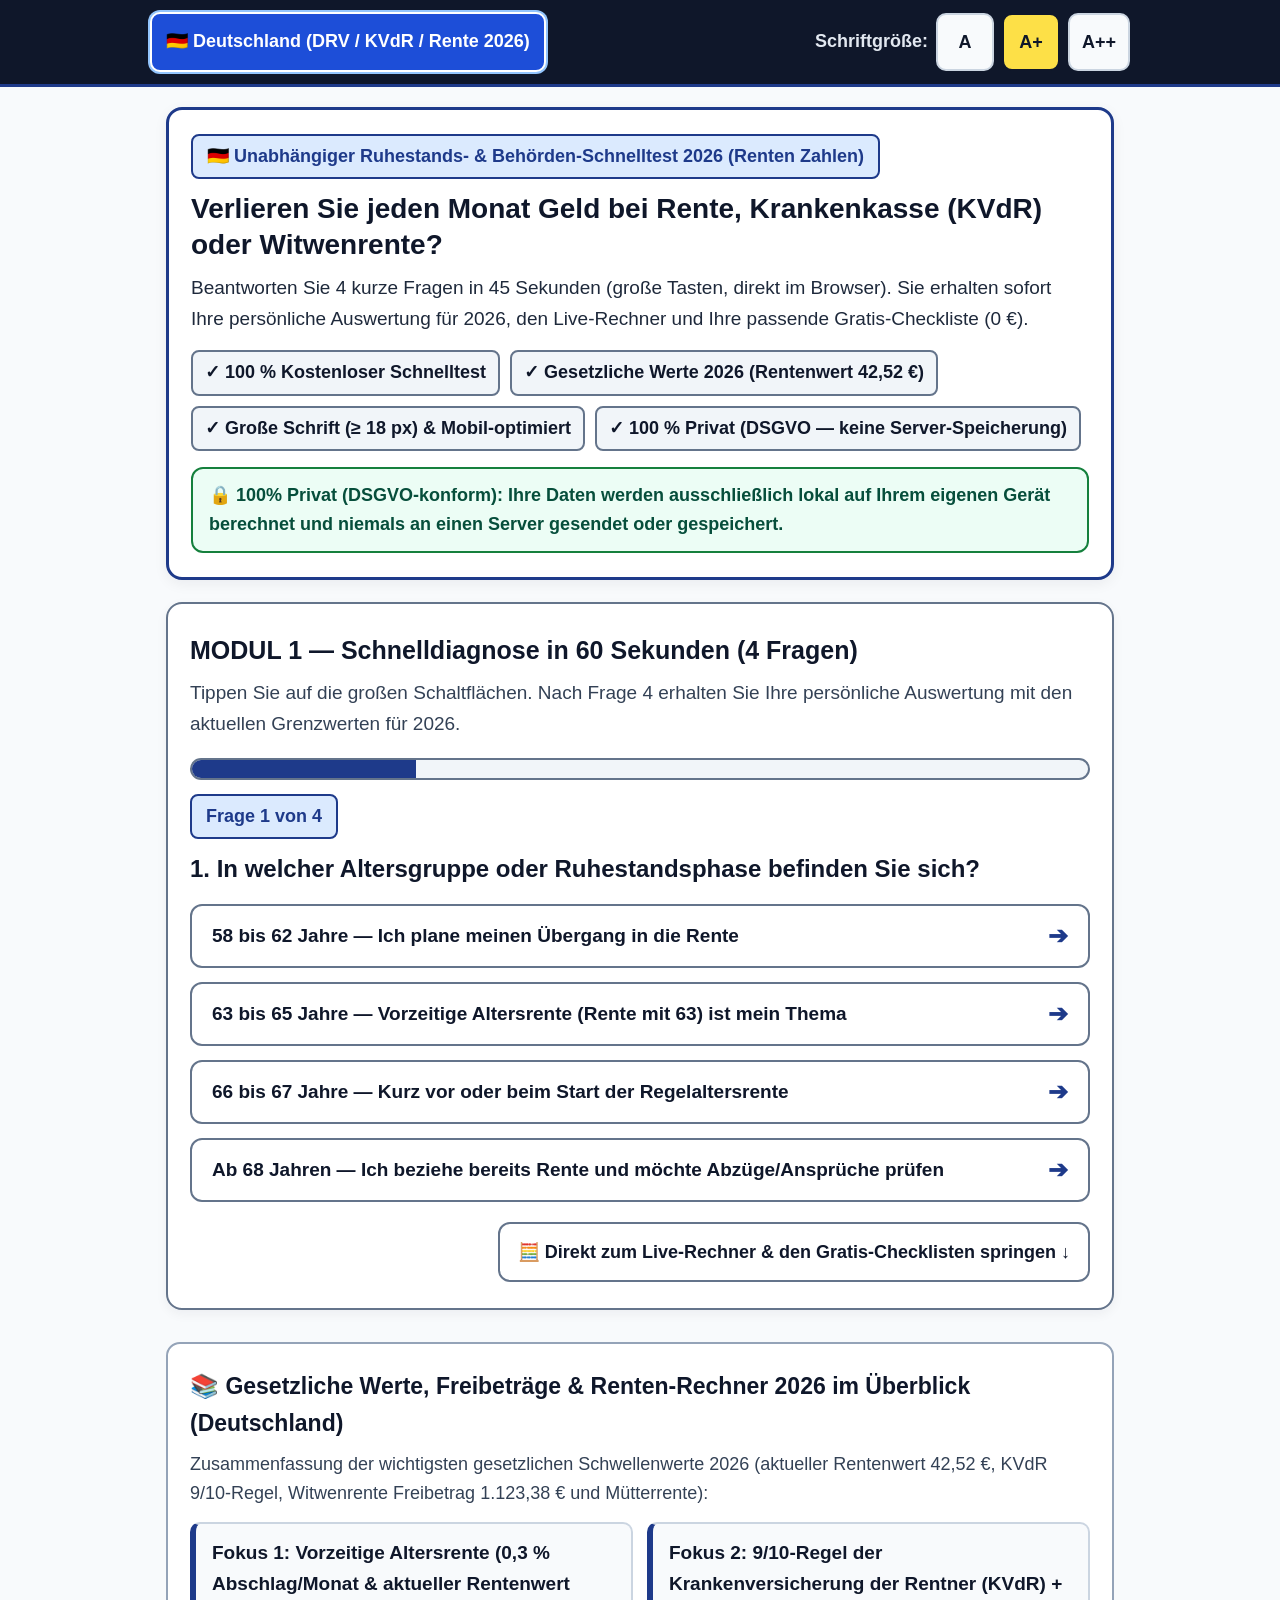
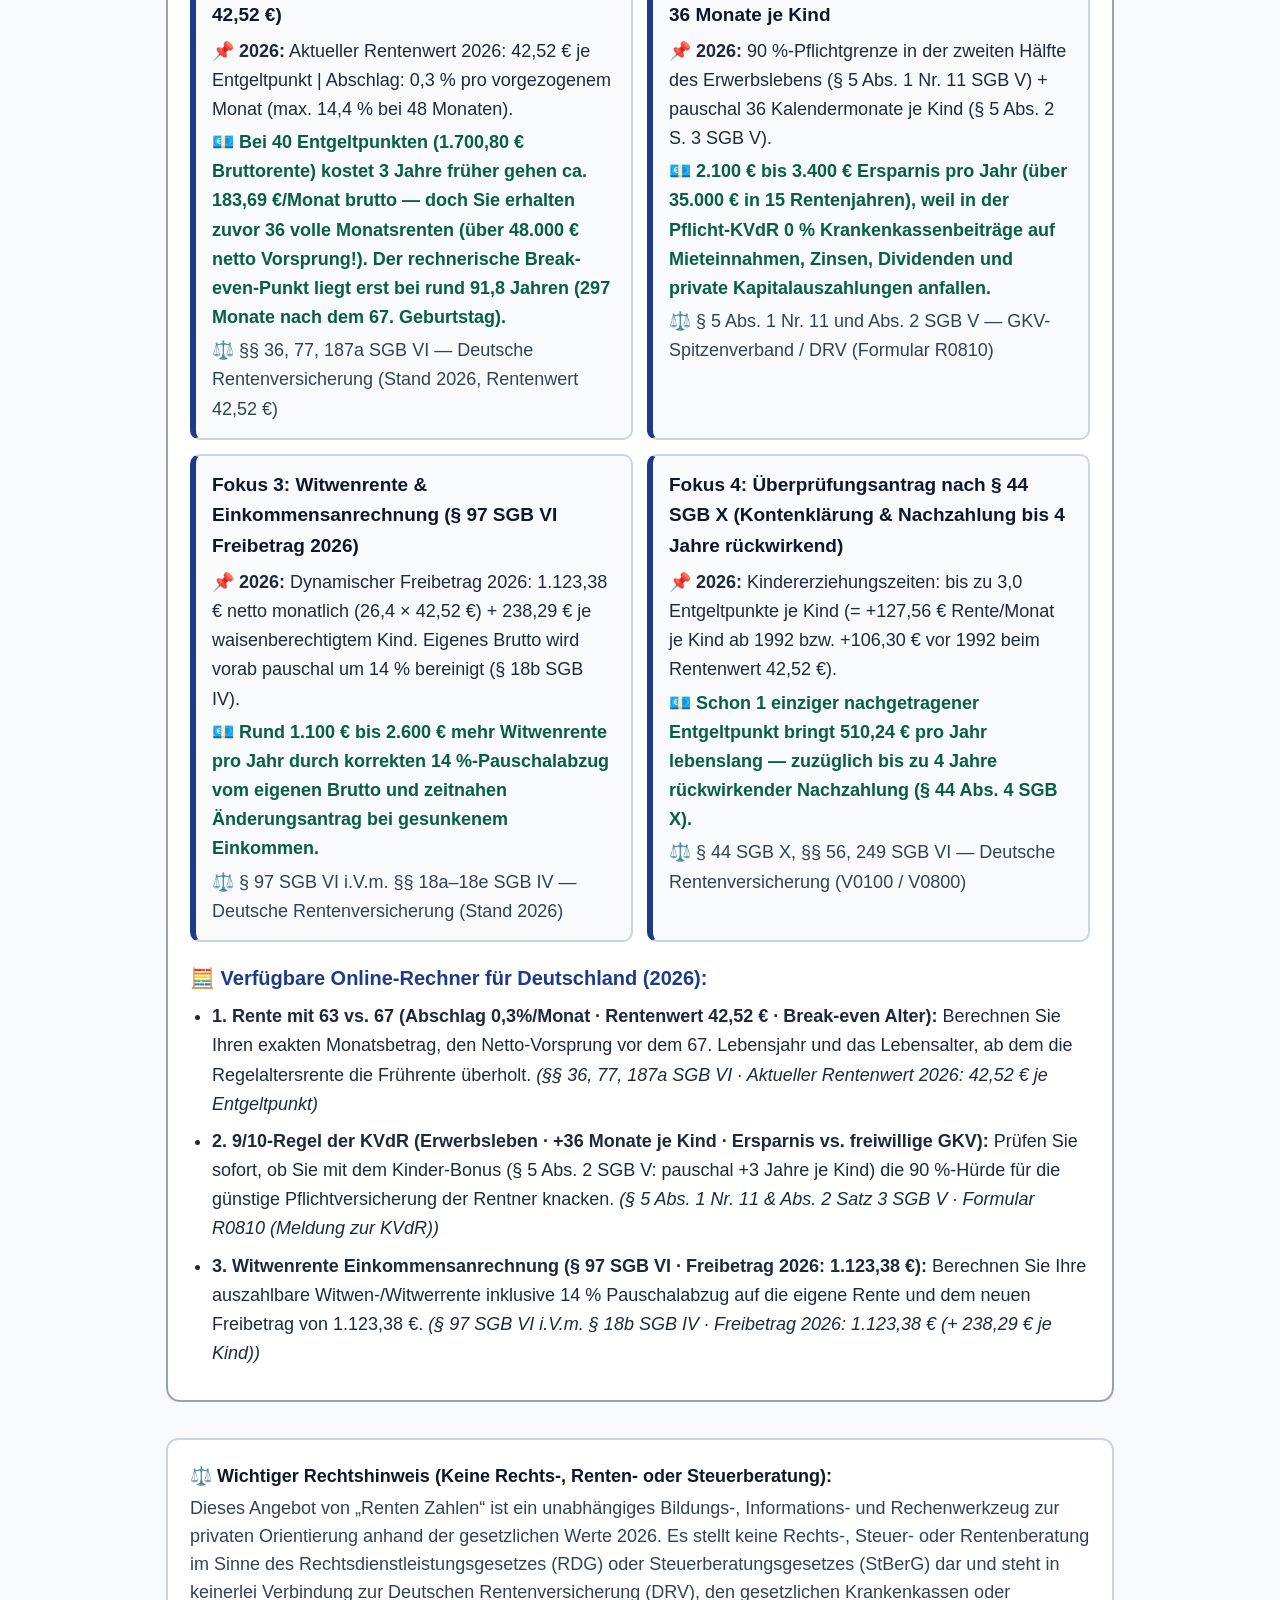
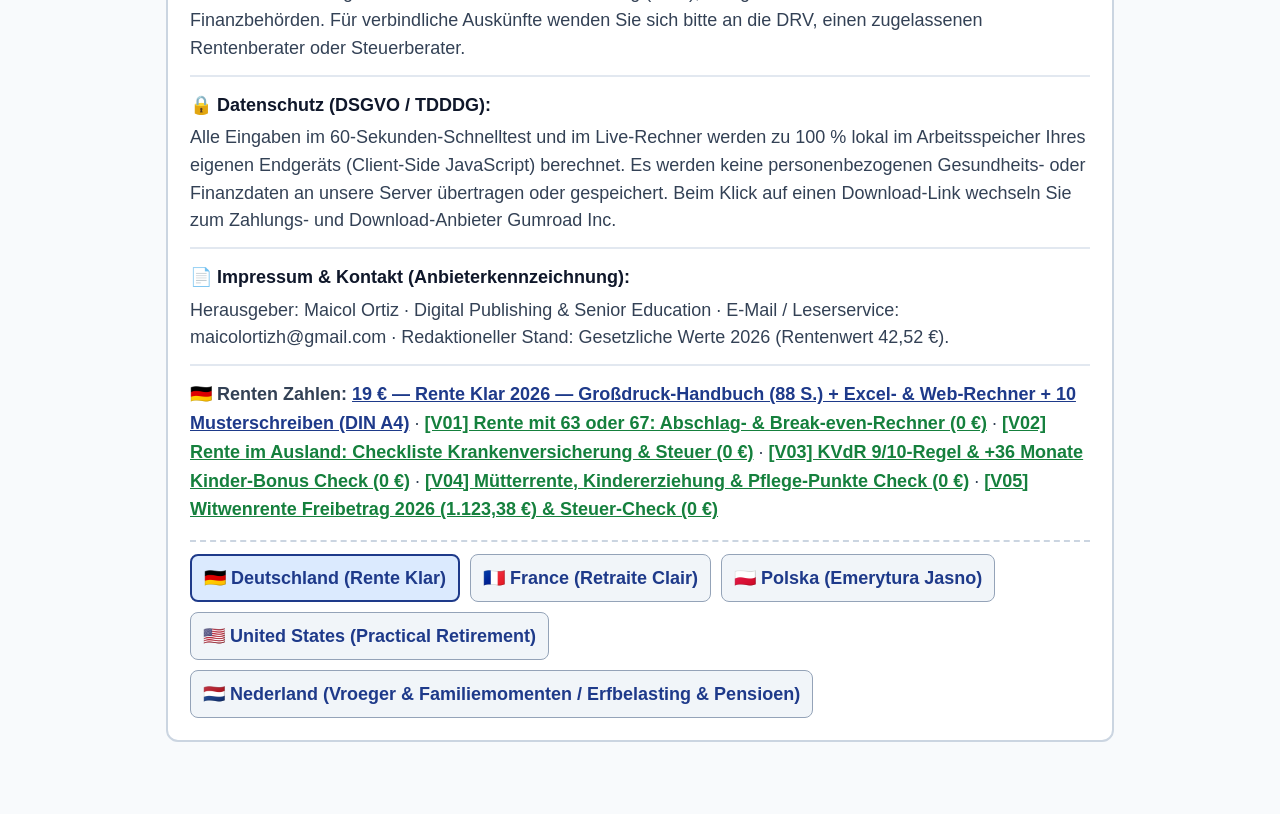
==== commit 8e3f0e62: "feat(senior-2026): national camouflage, 1-click checkout (?wanted=true), local payment badges, Amazo" ====
--- a/de/index.html
+++ b/de/index.html
@@ -5,9 +5,90 @@
   <meta name="viewport" content="width=device-width, initial-scale=1.0">
   <title>Renten Zahlen — Kostenloser 60-Sekunden-Ruhestands-Check & Rechner 2026</title>
   <meta name="description" content="Prüfen Sie in 60 Sekunden Ihre Rente, KVdR 9/10-Regel, Mütterrente und Witwenrente anhand der gesetzlichen Werte 2026 (42,52 € Rentenwert). 100% kostenlos & DSGVO-privat.">
+  <link rel="canonical" href="https://maicolortz.github.io/senior-check-2026/de/">
+  <link rel="alternate" hreflang="de" href="https://maicolortz.github.io/senior-check-2026/de/">
+  <link rel="alternate" hreflang="de-DE" href="https://maicolortz.github.io/senior-check-2026/de/">
+  <link rel="alternate" hreflang="de-AT" href="https://maicolortz.github.io/senior-check-2026/de/">
+  <link rel="alternate" hreflang="de-CH" href="https://maicolortz.github.io/senior-check-2026/de/">
+  <link rel="alternate" hreflang="fr" href="https://maicolortz.github.io/senior-check-2026/fr/">
+  <link rel="alternate" hreflang="fr-FR" href="https://maicolortz.github.io/senior-check-2026/fr/">
+  <link rel="alternate" hreflang="fr-BE" href="https://maicolortz.github.io/senior-check-2026/fr/">
+  <link rel="alternate" hreflang="fr-CH" href="https://maicolortz.github.io/senior-check-2026/fr/">
+  <link rel="alternate" hreflang="pl" href="https://maicolortz.github.io/senior-check-2026/pl/">
+  <link rel="alternate" hreflang="pl-PL" href="https://maicolortz.github.io/senior-check-2026/pl/">
+  <link rel="alternate" hreflang="nl" href="https://maicolortz.github.io/senior-check-2026/nl/">
+  <link rel="alternate" hreflang="nl-NL" href="https://maicolortz.github.io/senior-check-2026/nl/">
+  <link rel="alternate" hreflang="nl-BE" href="https://maicolortz.github.io/senior-check-2026/nl/">
+  <link rel="alternate" hreflang="en" href="https://maicolortz.github.io/senior-check-2026/en/">
+  <link rel="alternate" hreflang="en-US" href="https://maicolortz.github.io/senior-check-2026/en/">
+  <link rel="alternate" hreflang="x-default" href="https://maicolortz.github.io/senior-check-2026/">
   <meta property="og:title" content="Renten Zahlen — Kostenloser 60-Sekunden-Ruhestands-Check & Rechner 2026">
   <meta property="og:description" content="Prüfen Sie in 60 Sekunden Ihre Rente, KVdR 9/10-Regel, Mütterrente und Witwenrente anhand der gesetzlichen Werte 2026 (42,52 € Rentenwert). 100% kostenlos & DSGVO-privat.">
+  <meta property="og:url" content="https://maicolortz.github.io/senior-check-2026/de/">
   <meta property="og:type" content="website">
+  <script type="application/ld+json">
+{
+  "@context": "https://schema.org",
+  "@graph": [
+    {
+      "@type": "SoftwareApplication",
+      "name": "Renten Zahlen — Kostenloser 60-Sekunden-Ruhestands-Check & Rechner 2026",
+      "description": "Prüfen Sie in 60 Sekunden Ihre Rente, KVdR 9/10-Regel, Mütterrente und Witwenrente anhand der gesetzlichen Werte 2026 (42,52 € Rentenwert). 100% kostenlos & DSGVO-privat.",
+      "applicationCategory": "FinanceApplication",
+      "operatingSystem": "Web, All",
+      "url": "https://maicolortz.github.io/senior-check-2026/de/",
+      "inLanguage": "de",
+      "offers": {
+        "@type": "Offer",
+        "price": "0",
+        "priceCurrency": "EUR"
+      },
+      "featureList": [
+        "1. Rente mit 63 vs. 67 (Abschlag 0,3%/Monat · Rentenwert 42,52 € · Break-even Alter)",
+        "2. 9/10-Regel der KVdR (Erwerbsleben · +36 Monate je Kind · Ersparnis vs. freiwillige GKV)",
+        "3. Witwenrente Einkommensanrechnung (§ 97 SGB VI · Freibetrag 2026: 1.123,38 €)"
+      ]
+    },
+    {
+      "@type": "FAQPage",
+      "mainEntity": [
+        {
+          "@type": "Question",
+          "name": "1. In welcher Altersgruppe oder Ruhestandsphase befinden Sie sich?",
+          "acceptedAnswer": {
+            "@type": "Answer",
+            "text": "Fokus 1: Vorzeitige Altersrente (0,3 % Abschlag/Monat & aktueller Rentenwert 42,52 €) — Aktueller Rentenwert 2026: 42,52 € je Entgeltpunkt | Abschlag: 0,3 % pro vorgezogenem Monat (max. 14,4 % bei 48 Monaten). Bei 40 Entgeltpunkten (1.700,80 € Bruttorente) kostet 3 Jahre früher gehen ca. 183,69 €/Monat brutto — doch Sie erhalten zuvor 36 volle Monatsrenten (über 48.000 € netto Vorsprung!). Der rechnerische Break-even-Punkt liegt erst bei rund 91,8 Jahren (297 Monate nach dem 67. Geburtstag). Fordern Sie mit Formular V0210 eine besondere Rentenauskunft nach § 109 Abs. 5 SGB VI bei der Deutschen Rentenversicherung an. (§§ 36, 77, 187a SGB VI — Deutsche Rentenversicherung (Stand 2026, Rentenwert 42,52 €))"
+          }
+        },
+        {
+          "@type": "Question",
+          "name": "2. Wie sieht Ihre aktuelle familiäre Situation aus?",
+          "acceptedAnswer": {
+            "@type": "Answer",
+            "text": "Fokus 2: 9/10-Regel der Krankenversicherung der Rentner (KVdR) + 36 Monate je Kind — 90 %-Pflichtgrenze in der zweiten Hälfte des Erwerbslebens (§ 5 Abs. 1 Nr. 11 SGB V) + pauschal 36 Kalendermonate je Kind (§ 5 Abs. 2 S. 3 SGB V). 2.100 € bis 3.400 € Ersparnis pro Jahr (über 35.000 € in 15 Rentenjahren), weil in der Pflicht-KVdR 0 % Krankenkassenbeiträge auf Mieteinnahmen, Zinsen, Dividenden und private Kapitalauszahlungen anfallen. Reichen Sie bei Ihrer Krankenkasse die Geburtsurkunden aller Kinder (auch Stief-/Pflegekinder) zur Neuberechnung der Vorversicherungszeit ein. (§ 5 Abs. 1 Nr. 11 und Abs. 2 SGB V — GKV-Spitzenverband / DRV (Formular R0810))"
+          }
+        },
+        {
+          "@type": "Question",
+          "name": "3. Wie hoch ist Ihre (erwartete) monatliche Bruttorente bzw. Ihr Ruhestandseinkommen?",
+          "acceptedAnswer": {
+            "@type": "Answer",
+            "text": "Fokus 3: Witwenrente & Einkommensanrechnung (§ 97 SGB VI Freibetrag 2026) — Dynamischer Freibetrag 2026: 1.123,38 € netto monatlich (26,4 × 42,52 €) + 238,29 € je waisenberechtigtem Kind. Eigenes Brutto wird vorab pauschal um 14 % bereinigt (§ 18b SGB IV). Rund 1.100 € bis 2.600 € mehr Witwenrente pro Jahr durch korrekten 14 %-Pauschalabzug vom eigenen Brutto und zeitnahen Änderungsantrag bei gesunkenem Einkommen. Prüfen Sie die Anlage „Einkommensanrechnung“ Ihres Witwenrentenbescheids und beantragen Sie bei Einkommensminderung ab 10 % sofort eine Neuberechnung (§ 18d SGB IV). (§ 97 SGB VI i.V.m. §§ 18a–18e SGB IV — Deutsche Rentenversicherung (Stand 2026))"
+          }
+        },
+        {
+          "@type": "Question",
+          "name": "4. Welches Thema möchten Sie als Erstes rechtssicher klären?",
+          "acceptedAnswer": {
+            "@type": "Answer",
+            "text": "Fokus 4: Überprüfungsantrag nach § 44 SGB X (Kontenklärung & Nachzahlung bis 4 Jahre rückwirkend) — Kindererziehungszeiten: bis zu 3,0 Entgeltpunkte je Kind (= +127,56 € Rente/Monat je Kind ab 1992 bzw. +106,30 € vor 1992 beim Rentenwert 42,52 €). Schon 1 einziger nachgetragener Entgeltpunkt bringt 510,24 € pro Jahr lebenslang — zuzüglich bis zu 4 Jahre rückwirkender Nachzahlung (§ 44 Abs. 4 SGB X). Stellen Sie einen schriftlichen Überprüfungsantrag nach § 44 SGB X in Verbindung mit dem Antrag auf Kontenklärung (V0100) und Anlage Kindererziehung (V0800). (§ 44 SGB X, §§ 56, 249 SGB VI — Deutsche Rentenversicherung (V0100 / V0800))"
+          }
+        }
+      ]
+    }
+  ]
+}
+  </script>
   <style>
 /* ==========================================================================
    SENIOR BRIDGE PAGE UX STANDARD 2026 (55-75+ AÑOS) — CONTRASTE AAA (#0F172A)
@@ -877,6 +958,131 @@
   border-color: var(--text-main);
 }
 
+/* Barra de Métodos de Pago Locales Europeos (Estudio Nuvei 2026) */
+.payment-methods-badge-bar {
+  margin-top: 14px;
+  padding: 12px 16px;
+  background-color: #1E293B;
+  border: 2px solid #94A3B8;
+  border-radius: 10px;
+  color: #F8FAFC;
+  font-size: 18px;
+  font-weight: 700;
+  text-align: center;
+  line-height: 1.5;
+}
+
+/* Opción de Doble Formato: Libro Físico Impreso en Letra Grande (>= 16 pt) en Amazon Nacional */
+.dual-format-amazon-box {
+  margin-top: 18px;
+  padding: 18px 20px;
+  background-color: #1E293B;
+  border: 2px solid #F59E0B;
+  border-radius: 12px;
+  color: #F8FAFC;
+}
+
+.dual-format-amazon-title {
+  font-size: 19px;
+  font-weight: 800;
+  color: #FDE047;
+  margin-bottom: 6px;
+}
+
+.dual-format-amazon-desc {
+  font-size: 18px;
+  color: #E2E8F0;
+  margin-bottom: 12px;
+  line-height: 1.55;
+}
+
+.btn-amazon-print {
+  min-height: 60px;
+  width: 100%;
+  padding: 12px 18px;
+  font-size: 19px;
+  font-weight: 800;
+  color: #0F172A;
+  background-color: #F8FAFC;
+  border: 3px solid #F59E0B;
+  border-radius: 10px;
+  text-decoration: none;
+  display: inline-flex;
+  align-items: center;
+  justify-content: center;
+  text-align: center;
+  transition: background-color 0.15s;
+}
+
+.btn-amazon-print:hover,
+.btn-amazon-print:focus-visible {
+  background-color: #FEF3C7;
+  outline: 3px solid #FDE047;
+}
+
+/* Sección Semántica Indexable SEO de Referencia Legal 2026 */
+.seo-statutory-section {
+  margin-top: 32px;
+  padding: 24px 22px;
+  background-color: #FFFFFF;
+  border: 2px solid #94A3B8;
+  border-radius: 14px;
+  color: var(--text-main);
+}
+
+.seo-statutory-grid {
+  display: grid;
+  grid-template-columns: repeat(2, 1fr);
+  gap: 14px;
+  margin-top: 14px;
+}
+
+@media (max-width: 780px) {
+  .seo-statutory-grid {
+    grid-template-columns: 1fr;
+  }
+}
+
+.seo-statutory-item {
+  background-color: #F8FAFC;
+  border: 2px solid #CBD5E1;
+  border-left: 6px solid #1E3A8A;
+  border-radius: 10px;
+  padding: 14px 16px;
+}
+
+.discreet-lang-switcher-row {
+  margin-top: 16px;
+  padding-top: 12px;
+  border-top: 2px dashed #CBD5E1;
+  display: flex;
+  flex-wrap: wrap;
+  align-items: center;
+  gap: 10px;
+  font-size: 18px;
+}
+
+.discreet-lang-link {
+  min-height: 48px;
+  padding: 6px 12px;
+  font-size: 18px;
+  font-weight: 700;
+  color: #1E3A8A;
+  background-color: #F1F5F9;
+  border: 1px solid #94A3B8;
+  border-radius: 8px;
+  cursor: pointer;
+  text-decoration: none;
+  display: inline-flex;
+  align-items: center;
+}
+
+.discreet-lang-link.active {
+  background-color: #DBEAFE;
+  border: 2px solid #1E3A8A;
+  font-weight: 800;
+}
+
   </style>
 </head>
 <body>
@@ -884,7 +1090,7 @@
   <header class="top-bar" role="banner">
     <div class="top-bar-inner">
       <div class="lang-selector-group" id="lang-buttons-container" role="group" aria-label="Country and Language Selector">
-        <!-- Renderizado dinámico: DE, FR, PL, EN, NL -->
+        <span class="lang-btn active" style="cursor:default;">🇩🇪 Deutschland (DRV / KVdR / Rente 2026)</span>
       </div>
       <div class="font-controls" role="group" aria-label="Font Size Controls">
         <span class="font-controls-label" id="font-size-label">Schriftgröße:</span>
@@ -936,24 +1142,47 @@
       <section id="step2-paid-offer-container" aria-label="Complete 2026 System Offer"></section>
     </div>
 
+    <!-- SECCIÓN SEMÁNTICA INDEXABLE SEO: REFERENCIA ESTATUTARIA 2026 Y CALCULADORAS -->
+    <section id="seo-statutory-reference-2026" class="seo-statutory-section" aria-label="2026 Statutory Thresholds and Calculators Reference">
+      
+      <h2 style="margin:0 0 8px 0;font-size:23px;font-weight:900;color:#0F172A;">📚 Gesetzliche Werte, Freibeträge & Renten-Rechner 2026 im Überblick (Deutschland)</h2>
+      <p style="margin:0 0 14px 0;font-size:18px;color:#334155;">Zusammenfassung der wichtigsten gesetzlichen Schwellenwerte 2026 (aktueller Rentenwert 42,52 €, KVdR 9/10-Regel, Witwenrente Freibetrag 1.123,38 € und Mütterrente):</p>
+      <div class="seo-statutory-grid">
+        <div class="seo-statutory-item"><div style="font-size:19px;font-weight:800;color:#0F172A;margin-bottom:6px;">Fokus 1: Vorzeitige Altersrente (0,3 % Abschlag/Monat & aktueller Rentenwert 42,52 €)</div><div style="font-size:18px;color:#1E293B;margin-bottom:4px;"><strong>📌 2026:</strong> Aktueller Rentenwert 2026: 42,52 € je Entgeltpunkt | Abschlag: 0,3 % pro vorgezogenem Monat (max. 14,4 % bei 48 Monaten).</div><div style="font-size:18px;color:#065F46;font-weight:700;margin-bottom:4px;">💶 Bei 40 Entgeltpunkten (1.700,80 € Bruttorente) kostet 3 Jahre früher gehen ca. 183,69 €/Monat brutto — doch Sie erhalten zuvor 36 volle Monatsrenten (über 48.000 € netto Vorsprung!). Der rechnerische Break-even-Punkt liegt erst bei rund 91,8 Jahren (297 Monate nach dem 67. Geburtstag).</div><div style="font-size:18px;color:#334155;">⚖️ §§ 36, 77, 187a SGB VI — Deutsche Rentenversicherung (Stand 2026, Rentenwert 42,52 €)</div></div>
+        <div class="seo-statutory-item"><div style="font-size:19px;font-weight:800;color:#0F172A;margin-bottom:6px;">Fokus 2: 9/10-Regel der Krankenversicherung der Rentner (KVdR) + 36 Monate je Kind</div><div style="font-size:18px;color:#1E293B;margin-bottom:4px;"><strong>📌 2026:</strong> 90 %-Pflichtgrenze in der zweiten Hälfte des Erwerbslebens (§ 5 Abs. 1 Nr. 11 SGB V) + pauschal 36 Kalendermonate je Kind (§ 5 Abs. 2 S. 3 SGB V).</div><div style="font-size:18px;color:#065F46;font-weight:700;margin-bottom:4px;">💶 2.100 € bis 3.400 € Ersparnis pro Jahr (über 35.000 € in 15 Rentenjahren), weil in der Pflicht-KVdR 0 % Krankenkassenbeiträge auf Mieteinnahmen, Zinsen, Dividenden und private Kapitalauszahlungen anfallen.</div><div style="font-size:18px;color:#334155;">⚖️ § 5 Abs. 1 Nr. 11 und Abs. 2 SGB V — GKV-Spitzenverband / DRV (Formular R0810)</div></div>
+        <div class="seo-statutory-item"><div style="font-size:19px;font-weight:800;color:#0F172A;margin-bottom:6px;">Fokus 3: Witwenrente & Einkommensanrechnung (§ 97 SGB VI Freibetrag 2026)</div><div style="font-size:18px;color:#1E293B;margin-bottom:4px;"><strong>📌 2026:</strong> Dynamischer Freibetrag 2026: 1.123,38 € netto monatlich (26,4 × 42,52 €) + 238,29 € je waisenberechtigtem Kind. Eigenes Brutto wird vorab pauschal um 14 % bereinigt (§ 18b SGB IV).</div><div style="font-size:18px;color:#065F46;font-weight:700;margin-bottom:4px;">💶 Rund 1.100 € bis 2.600 € mehr Witwenrente pro Jahr durch korrekten 14 %-Pauschalabzug vom eigenen Brutto und zeitnahen Änderungsantrag bei gesunkenem Einkommen.</div><div style="font-size:18px;color:#334155;">⚖️ § 97 SGB VI i.V.m. §§ 18a–18e SGB IV — Deutsche Rentenversicherung (Stand 2026)</div></div>
+        <div class="seo-statutory-item"><div style="font-size:19px;font-weight:800;color:#0F172A;margin-bottom:6px;">Fokus 4: Überprüfungsantrag nach § 44 SGB X (Kontenklärung & Nachzahlung bis 4 Jahre rückwirkend)</div><div style="font-size:18px;color:#1E293B;margin-bottom:4px;"><strong>📌 2026:</strong> Kindererziehungszeiten: bis zu 3,0 Entgeltpunkte je Kind (= +127,56 € Rente/Monat je Kind ab 1992 bzw. +106,30 € vor 1992 beim Rentenwert 42,52 €).</div><div style="font-size:18px;color:#065F46;font-weight:700;margin-bottom:4px;">💶 Schon 1 einziger nachgetragener Entgeltpunkt bringt 510,24 € pro Jahr lebenslang — zuzüglich bis zu 4 Jahre rückwirkender Nachzahlung (§ 44 Abs. 4 SGB X).</div><div style="font-size:18px;color:#334155;">⚖️ § 44 SGB X, §§ 56, 249 SGB VI — Deutsche Rentenversicherung (V0100 / V0800)</div></div>
+      </div>
+      <h3 style="margin:20px 0 8px 0;font-size:20px;font-weight:800;color:#1E3A8A;">🧮 Verfügbare Online-Rechner für Deutschland (2026):</h3>
+      <ul style="margin:0;padding-left:22px;color:#1E293B;">
+        <li style="margin-bottom:8px;font-size:18px;"><strong>1. Rente mit 63 vs. 67 (Abschlag 0,3%/Monat · Rentenwert 42,52 € · Break-even Alter):</strong> Berechnen Sie Ihren exakten Monatsbetrag, den Netto-Vorsprung vor dem 67. Lebensjahr und das Lebensalter, ab dem die Regelaltersrente die Frührente überholt. <em>(§§ 36, 77, 187a SGB VI · Aktueller Rentenwert 2026: 42,52 € je Entgeltpunkt)</em></li>
+        <li style="margin-bottom:8px;font-size:18px;"><strong>2. 9/10-Regel der KVdR (Erwerbsleben · +36 Monate je Kind · Ersparnis vs. freiwillige GKV):</strong> Prüfen Sie sofort, ob Sie mit dem Kinder-Bonus (§ 5 Abs. 2 SGB V: pauschal +3 Jahre je Kind) die 90 %-Hürde für die günstige Pflichtversicherung der Rentner knacken. <em>(§ 5 Abs. 1 Nr. 11 & Abs. 2 Satz 3 SGB V · Formular R0810 (Meldung zur KVdR))</em></li>
+        <li style="margin-bottom:8px;font-size:18px;"><strong>3. Witwenrente Einkommensanrechnung (§ 97 SGB VI · Freibetrag 2026: 1.123,38 €):</strong> Berechnen Sie Ihre auszahlbare Witwen-/Witwerrente inklusive 14 % Pauschalabzug auf die eigene Rente und dem neuen Freibetrag von 1.123,38 €. <em>(§ 97 SGB VI i.V.m. § 18b SGB IV · Freibetrag 2026: 1.123,38 € (+ 238,29 € je Kind))</em></li>
+      </ul>
+    
+    </section>
+
     <!-- PIE LEGAL, PRIVACIDAD Y DESCARGO DE NO-AFILIACIÓN (IMPRESSUM · DSGVO/RGPD/RODO/AVG/CCPA) -->
     <footer id="bridge-legal-footer" style="margin-top:36px;padding:22px;background:#FFFFFF;border:2px solid #CBD5E1;border-radius:12px;font-size:18px;color:#334155;">
       
       <div style="margin-bottom:14px;padding-bottom:12px;border-bottom:2px solid #E2E8F0;">
         <div style="font-weight:800;color:#0F172A;margin-bottom:4px;">⚖️ Wichtiger Rechtshinweis (Keine Rechts-, Renten- oder Steuerberatung):</div>
-        <div style="font-size:17px;line-height:1.55;color:#334155;">Dieses Angebot von „Renten Zahlen“ ist ein unabhängiges Bildungs-, Informations- und Rechenwerkzeug zur privaten Orientierung anhand der gesetzlichen Werte 2026. Es stellt keine Rechts-, Steuer- oder Rentenberatung im Sinne des Rechtsdienstleistungsgesetzes (RDG) oder Steuerberatungsgesetzes (StBerG) dar und steht in keinerlei Verbindung zur Deutschen Rentenversicherung (DRV), den gesetzlichen Krankenkassen oder Finanzbehörden. Für verbindliche Auskünfte wenden Sie sich bitte an die DRV, einen zugelassenen Rentenberater oder Steuerberater.</div>
+        <div style="font-size:18px;line-height:1.55;color:#334155;">Dieses Angebot von „Renten Zahlen“ ist ein unabhängiges Bildungs-, Informations- und Rechenwerkzeug zur privaten Orientierung anhand der gesetzlichen Werte 2026. Es stellt keine Rechts-, Steuer- oder Rentenberatung im Sinne des Rechtsdienstleistungsgesetzes (RDG) oder Steuerberatungsgesetzes (StBerG) dar und steht in keinerlei Verbindung zur Deutschen Rentenversicherung (DRV), den gesetzlichen Krankenkassen oder Finanzbehörden. Für verbindliche Auskünfte wenden Sie sich bitte an die DRV, einen zugelassenen Rentenberater oder Steuerberater.</div>
       </div>
       <div style="margin-bottom:14px;padding-bottom:12px;border-bottom:2px solid #E2E8F0;">
         <div style="font-weight:800;color:#0F172A;margin-bottom:4px;">🔒 Datenschutz (DSGVO / TDDDG):</div>
-        <div style="font-size:17px;line-height:1.55;color:#334155;">Alle Eingaben im 60-Sekunden-Schnelltest und im Live-Rechner werden zu 100 % lokal im Arbeitsspeicher Ihres eigenen Endgeräts (Client-Side JavaScript) berechnet. Es werden keine personenbezogenen Gesundheits- oder Finanzdaten an unsere Server übertragen oder gespeichert. Beim Klick auf einen Download-Link wechseln Sie zum Zahlungs- und Download-Anbieter Gumroad Inc.</div>
+        <div style="font-size:18px;line-height:1.55;color:#334155;">Alle Eingaben im 60-Sekunden-Schnelltest und im Live-Rechner werden zu 100 % lokal im Arbeitsspeicher Ihres eigenen Endgeräts (Client-Side JavaScript) berechnet. Es werden keine personenbezogenen Gesundheits- oder Finanzdaten an unsere Server übertragen oder gespeichert. Beim Klick auf einen Download-Link wechseln Sie zum Zahlungs- und Download-Anbieter Gumroad Inc.</div>
       </div>
       <div style="margin-bottom:14px;padding-bottom:12px;border-bottom:2px solid #E2E8F0;">
         <div style="font-weight:800;color:#0F172A;margin-bottom:4px;">📄 Impressum & Kontakt (Anbieterkennzeichnung):</div>
-        <div style="font-size:17px;line-height:1.55;color:#334155;">Herausgeber: Maicol Ortiz · Digital Publishing & Senior Education · E-Mail / Leserservice: maicolortizh@gmail.com · Redaktioneller Stand: Gesetzliche Werte 2026 (Rentenwert 42,52 €).</div>
+        <div style="font-size:18px;line-height:1.55;color:#334155;">Herausgeber: Maicol Ortiz · Digital Publishing & Senior Education · E-Mail / Leserservice: maicolortizh@gmail.com · Redaktioneller Stand: Gesetzliche Werte 2026 (Rentenwert 42,52 €).</div>
       </div>
-      <div style="font-size:17px;line-height:1.6;">
+      <div style="font-size:18px;line-height:1.6;">
         <strong>🇩🇪 Renten Zahlen:</strong>
-        <a href="https://maicolortizh.gumroad.com/l/rente-klar-vollversion" target="_blank" rel="noopener" style="color:#1E3A8A;font-weight:800;">19 € — Rente Klar 2026 — Großdruck-Handbuch (88 S.) + Excel- & Web-Rechner + 10 Musterschreiben (DIN A4)</a> · <a href="https://maicolortizh.gumroad.com/l/rente-63-oder-67-rechner-gratis" target="_blank" rel="noopener" style="color:#15803D;font-weight:700;">[V01] Rente mit 63 oder 67: Abschlag- & Break-even-Rechner (0 €)</a> · <a href="https://maicolortizh.gumroad.com/l/rente-im-ausland-checkliste-gratis" target="_blank" rel="noopener" style="color:#15803D;font-weight:700;">[V02] Rente im Ausland: Checkliste Krankenversicherung & Steuer (0 €)</a> · <a href="https://maicolortizh.gumroad.com/l/kvdr-9-10-regel-check-gratis" target="_blank" rel="noopener" style="color:#15803D;font-weight:700;">[V03] KVdR 9/10-Regel & +36 Monate Kinder-Bonus Check (0 €)</a> · <a href="https://maicolortizh.gumroad.com/l/muetterrente-minijob-check-gratis" target="_blank" rel="noopener" style="color:#15803D;font-weight:700;">[V04] Mütterrente, Kindererziehung & Pflege-Punkte Check (0 €)</a> · <a href="https://maicolortizh.gumroad.com/l/witwenrente-steuer-check-gratis" target="_blank" rel="noopener" style="color:#15803D;font-weight:700;">[V05] Witwenrente Freibetrag 2026 (1.123,38 €) & Steuer-Check (0 €)</a>
+        <a href="https://maicolortizh.gumroad.com/l/rente-klar-vollversion?wanted=true" target="_blank" rel="noopener" style="color:#1E3A8A;font-weight:800;">19 € — Rente Klar 2026 — Großdruck-Handbuch (88 S.) + Excel- & Web-Rechner + 10 Musterschreiben (DIN A4)</a> · <a href="https://maicolortizh.gumroad.com/l/rente-63-oder-67-rechner-gratis?wanted=true" target="_blank" rel="noopener" style="color:#15803D;font-weight:700;">[V01] Rente mit 63 oder 67: Abschlag- & Break-even-Rechner (0 €)</a> · <a href="https://maicolortizh.gumroad.com/l/rente-im-ausland-checkliste-gratis?wanted=true" target="_blank" rel="noopener" style="color:#15803D;font-weight:700;">[V02] Rente im Ausland: Checkliste Krankenversicherung & Steuer (0 €)</a> · <a href="https://maicolortizh.gumroad.com/l/kvdr-9-10-regel-check-gratis?wanted=true" target="_blank" rel="noopener" style="color:#15803D;font-weight:700;">[V03] KVdR 9/10-Regel & +36 Monate Kinder-Bonus Check (0 €)</a> · <a href="https://maicolortizh.gumroad.com/l/muetterrente-minijob-check-gratis?wanted=true" target="_blank" rel="noopener" style="color:#15803D;font-weight:700;">[V04] Mütterrente, Kindererziehung & Pflege-Punkte Check (0 €)</a> · <a href="https://maicolortizh.gumroad.com/l/witwenrente-steuer-check-gratis?wanted=true" target="_blank" rel="noopener" style="color:#15803D;font-weight:700;">[V05] Witwenrente Freibetrag 2026 (1.123,38 €) & Steuer-Check (0 €)</a>
+      </div>
+      <div class="discreet-lang-switcher-row" id="footer-discreet-lang-switcher" aria-label="Language Switcher">
+        <button type="button" class="discreet-lang-link active" data-footer-lang="de">🇩🇪 Deutschland (Rente Klar)</button><button type="button" class="discreet-lang-link" data-footer-lang="fr">🇫🇷 France (Retraite Clair)</button><button type="button" class="discreet-lang-link" data-footer-lang="pl">🇵🇱 Polska (Emerytura Jasno)</button><button type="button" class="discreet-lang-link" data-footer-lang="en">🇺🇸 United States (Practical Retirement)</button><button type="button" class="discreet-lang-link" data-footer-lang="nl">🇳🇱 Nederland (Vroeger & Familiemomenten / Erfbelasting & Pensioen)</button>
       </div>
     
     </footer>
@@ -1419,6 +1648,7 @@
     ],
     "bridge": {
       "channelName": "Renten Zahlen",
+      "nationalTopBadge": "🇩🇪 Deutschland (DRV / KVdR / Rente 2026)",
       "pageTitle": "Renten Zahlen — Kostenloser 60-Sekunden-Ruhestands-Check & Rechner 2026",
       "metaDescription": "Prüfen Sie in 60 Sekunden Ihre Rente, KVdR 9/10-Regel, Mütterrente und Witwenrente anhand der gesetzlichen Werte 2026 (42,52 € Rentenwert). 100% kostenlos & DSGVO-privat.",
       "heroBadge": "🇩🇪 Unabhängiger Ruhestands- & Behörden-Schnelltest 2026 (Renten Zahlen)",
@@ -1446,9 +1676,23 @@
       "step2Title": "Rente Klar 2026 — Großdruck-Handbuch (88 S.) + Excel- & Web-Rechner + 10 Musterschreiben (DIN A4)",
       "step2Subtitle": "Für alle, die ihren Rentenbescheid, die KVdR-9/10-Regel, die Mütterrente oder die Witwenrente strukturiert gegenüber DRV und Krankenkasse prüfen und einreichen möchten.",
       "paidPackPrice": "19 €",
-      "paidPackUrl": "https://maicolortizh.gumroad.com/l/rente-klar-vollversion",
+      "paidPackUrl": "https://maicolortizh.gumroad.com/l/rente-klar-vollversion?wanted=true",
       "paidPackBtnText": "📘 Komplettpaket „Rente Klar 2026“ jetzt sichern (19 €) →",
       "paidPackGuarantee": "Sofort-Download nach dem Kauf · Großdruck-Handbuch (PDF A4, ≥ 16,5 pt) · 5-Blatt Excel-Rechner (.xlsx) + Web-App · 10 druckfertige Musterschreiben (§ 44 SGB X, V0210, R0810, § 97 SGB VI)",
+      "paymentMethodsBadge": "💳 Sichere Zahlungsmethoden: PayPal · Klarna · SEPA / Kreditkarte (Visa / Mastercard) · Apple Pay / Google Pay",
+      "amazonPrintOffer": {
+        "bookTitle": "Rente Klar 2026",
+        "marketplace": "Amazon.de",
+        "title": "📖 Lieber als gedrucktes Buch in der Hand? (Großdruck-Taschenbuch ≥ 16 pt)",
+        "desc": "Neben dem digitalen Sofort-Download oben (inkl. Excel- & Web-Rechner) ist das Arbeitsbuch „Rente Klar 2026“ auch als gedrucktes Großdruck-Taschenbuch (16 pt Schriftgröße, zum Ausfüllen am Küchentisch) auf Amazon.de erhältlich:",
+        "btnText": "📦 Gedrucktes Taschenbuch „Rente Klar 2026“ auf Amazon.de ansehen →",
+        "url": "https://www.amazon.de/s?k=Rente+Klar+2026+Renten+Zahlen"
+      },
+      "seoReference": {
+        "sectionTitle": "📚 Gesetzliche Werte, Freibeträge & Renten-Rechner 2026 im Überblick (Deutschland)",
+        "sectionIntro": "Zusammenfassung der wichtigsten gesetzlichen Schwellenwerte 2026 (aktueller Rentenwert 42,52 €, KVdR 9/10-Regel, Witwenrente Freibetrag 1.123,38 € und Mütterrente):",
+        "calculatorsTitle": "🧮 Verfügbare Online-Rechner für Deutschland (2026):"
+      },
       "comparisonHeaders": [
         "Was Sie erhalten",
         "Gratis-Check (0 €)",
@@ -1496,35 +1740,35 @@
           "code": "V01",
           "title": "Rente mit 63 oder 67: Abschlag- & Break-even-Rechner (0 €)",
           "desc": "Berechnen Sie den 0,3 %-Abschlag pro Monat, Ihren Netto-Vorsprung vor 67 und das genaue Überhol-Alter.",
-          "url": "https://maicolortizh.gumroad.com/l/rente-63-oder-67-rechner-gratis"
+          "url": "https://maicolortizh.gumroad.com/l/rente-63-oder-67-rechner-gratis?wanted=true"
         },
         {
           "ep": 2,
           "code": "V02",
           "title": "Rente im Ausland: Checkliste Krankenversicherung & Steuer (0 €)",
           "desc": "Was Sie vor einem längeren Auslandsaufenthalt oder Umzug bei DRV, KVdR und Finanzamt prüfen müssen.",
-          "url": "https://maicolortizh.gumroad.com/l/rente-im-ausland-checkliste-gratis"
+          "url": "https://maicolortizh.gumroad.com/l/rente-im-ausland-checkliste-gratis?wanted=true"
         },
         {
           "ep": 3,
           "code": "V03",
           "title": "KVdR 9/10-Regel & +36 Monate Kinder-Bonus Check (0 €)",
           "desc": "So zählen 3 Jahre pauschal je Kind (§ 5 Abs. 2 SGB V) für die günstige Pflichtversicherung der Rentner.",
-          "url": "https://maicolortizh.gumroad.com/l/kvdr-9-10-regel-check-gratis"
+          "url": "https://maicolortizh.gumroad.com/l/kvdr-9-10-regel-check-gratis?wanted=true"
         },
         {
           "ep": 4,
           "code": "V04",
           "title": "Mütterrente, Kindererziehung & Pflege-Punkte Check (0 €)",
           "desc": "Prüfen Sie fehlende Entgeltpunkte im Versicherungsverlauf (V0100 / V0800) und § 44 SGB X Nachzahlung.",
-          "url": "https://maicolortizh.gumroad.com/l/muetterrente-minijob-check-gratis"
+          "url": "https://maicolortizh.gumroad.com/l/muetterrente-minijob-check-gratis?wanted=true"
         },
         {
           "ep": 5,
           "code": "V05",
           "title": "Witwenrente Freibetrag 2026 (1.123,38 €) & Steuer-Check (0 €)",
           "desc": "Prüfen Sie den 14 %-Pauschalabzug (§ 18b SGB IV) und die Einkommensanrechnung nach § 97 SGB VI.",
-          "url": "https://maicolortizh.gumroad.com/l/witwenrente-steuer-check-gratis"
+          "url": "https://maicolortizh.gumroad.com/l/witwenrente-steuer-check-gratis?wanted=true"
         }
       ]
     }
@@ -1942,6 +2186,7 @@
     ],
     "bridge": {
       "channelName": "Calcul Retraite",
+      "nationalTopBadge": "🇫🇷 France (CARSAT / Agirc-Arrco / CSG 2026)",
       "pageTitle": "Calcul Retraite — Diagnostic Gratuit en 60 Secondes & Simulateur 2026",
       "metaDescription": "Vérifiez en 60 secondes votre taux de CSG Retraite 2026, vos abattements de succession (152 500 € avant 70 ans), le plafond des frais bancaires (850 €) et votre pension CARSAT.",
       "heroBadge": "🇫🇷 Diagnostic Indépendant Retraite, CSG & Succession 2026 (Calcul Retraite)",
@@ -1969,9 +2214,23 @@
       "step2Title": "Retraite Clair 2026 — Guide Grands Caractères (84 p.) + Simulateurs Excel & Web + 10 Lettres Prêtes à Imprimer (PDF A4)",
       "step2Subtitle": "Tout pour vérifier et faire valoir vos droits auprès de la CARSAT, de l'Agirc-Arrco, des Impôts et de votre banque avec des modèles clairs et chiffrés.",
       "paidPackPrice": "19 €",
-      "paidPackUrl": "https://maicolortizh.gumroad.com/l/retraite-clair-version-complete",
+      "paidPackUrl": "https://maicolortizh.gumroad.com/l/retraite-clair-version-complete?wanted=true",
       "paidPackBtnText": "📘 Obtenir le Pack Complet « Retraite Clair 2026 » (19 €) →",
       "paidPackGuarantee": "Accès immédiat · Guide pratique A4 en grands caractères ≥ 16,5 pt (PDF & DOCX) · Classeur Excel 5 onglets (.xlsx) + Simulateur Web · 10 modèles de courriers (CARSAT, Agirc-Arrco, Banque, Impôts)",
+      "paymentMethodsBadge": "💳 Moyens de paiement sécurisés : Carte Bancaire (CB / Visa / Mastercard) · PayPal · Apple Pay / Google Pay",
+      "amazonPrintOffer": {
+        "bookTitle": "Retraite Clair 2026",
+        "marketplace": "Amazon.fr",
+        "title": "📖 Vous préférez un livre papier entre les mains ? (Édition Grands Caractères ≥ 16 pt)",
+        "desc": "En plus du téléchargement numérique immédiat ci-dessus (avec simulateurs Excel & Web), le cahier pratique « Retraite Clair 2026 » est également disponible en livre broché Grands Caractères (16 pt) sur Amazon.fr :",
+        "btnText": "📦 Voir le livre papier « Retraite Clair 2026 » sur Amazon.fr →",
+        "url": "https://www.amazon.fr/s?k=Retraite+Clair+2026+Calcul+Retraite"
+      },
+      "seoReference": {
+        "sectionTitle": "📚 Barèmes Officiels, Seuils CSG & Simulateurs Retraite 2026 (France)",
+        "sectionIntro": "Synthèse des seuils légaux 2026 en France (barème RFR de la CSG Retraite, abattements de succession et assurance-vie avant/après 70 ans, plafond des frais bancaires de succession à 850 €) :",
+        "calculatorsTitle": "🧮 Simulateurs Gratuits en Ligne 2026 (France) :"
+      },
       "comparisonHeaders": [
         "Ce qui est inclus",
         "Fiche Gratuite (0 €)",
@@ -2019,35 +2278,35 @@
           "code": "V01",
           "title": "Seuils CSG Retraite 2026 : Barème RFR & Lissage Légal (0 €)",
           "desc": "Vérifiez votre tranche (0 %, 3,8 %, 6,6 %, 8,3 %) selon votre RFR et vos parts fiscales.",
-          "url": "https://maicolortizh.gumroad.com/l/seuils-csg-retraite-gratuit"
+          "url": "https://maicolortizh.gumroad.com/l/seuils-csg-retraite-gratuit?wanted=true"
         },
         {
           "ep": 2,
           "code": "V02",
           "title": "Après un décès : Démarches, Frais bancaires (max 850 €) & Obsèques (0 €)",
           "desc": "Comment débloquer jusqu'à 5 910 € pour les obsèques et appliquer le plafond légal de 1 % / 850 €.",
-          "url": "https://maicolortizh.gumroad.com/l/apres-un-deces-avant-de-vendre-gratuit"
+          "url": "https://maicolortizh.gumroad.com/l/apres-un-deces-avant-de-vendre-gratuit?wanted=true"
         },
         {
           "ep": 3,
           "code": "V03",
           "title": "Épargne & Assurance-Vie : Avant 70 ans (152 500 €) vs Après 70 ans (30 500 €) — Guide 0 €",
           "desc": "Protégez votre épargne et comparez les abattements de 100 000 € par enfant, 152 500 € (Art. 990 I) et 30 500 € (Art. 757 B).",
-          "url": "https://maicolortizh.gumroad.com/l/epargne-apres-60-ans-gratuit"
+          "url": "https://maicolortizh.gumroad.com/l/epargne-apres-60-ans-gratuit?wanted=true"
         },
         {
           "ep": 4,
           "code": "V04",
           "title": "Protéger le logement familial & les droits du conjoint survivant (0 €)",
           "desc": "Droit viager au logement, usufruit, pension de réversion (54 % CNAV / 60 % Agirc-Arrco).",
-          "url": "https://maicolortizh.gumroad.com/l/logement-apres-un-deces-gratuit"
+          "url": "https://maicolortizh.gumroad.com/l/logement-apres-un-deces-gratuit?wanted=true"
         },
         {
           "ep": 5,
           "code": "V05",
           "title": "Vérifier son Relevé de Carrière (RIS) : Trimestres enfants & oublis (0 €)",
           "desc": "Repérez les trimestres et points Agirc-Arrco oubliés avant ou après la liquidation de votre retraite.",
-          "url": "https://maicolortizh.gumroad.com/l/verifier-sa-retraite-gratuit"
+          "url": "https://maicolortizh.gumroad.com/l/verifier-sa-retraite-gratuit?wanted=true"
         }
       ]
     }
@@ -2449,6 +2708,7 @@
     ],
     "bridge": {
       "channelName": "Liczby Emerytury",
+      "nationalTopBadge": "🇵🇱 Polska (ZUS / Renta Wdowia 2026)",
       "pageTitle": "Liczby Emerytury — Bezpłatna Diagnoza w 60 Sekund i Kalkulator ZUS 2026",
       "metaDescription": "Sprawdź w 60 sekund swój wariant Renty Wdowiej (ERWD), progi Świadczenia Wspierającego WZON (70–100 pkt), ochronę konta (Art. 56) i przeliczenie emerytury ZUS.",
       "heroBadge": "🇵🇱 Niezależny Test Emerytalny i Kalkulator 2026 (Liczby Emerytury)",
@@ -2476,9 +2736,23 @@
       "step2Title": "Emerytura Jasno 2026 — Pełny Przewodnik Dużą Czcionką + Kalkulator Excel i Web + 10 Gotowych Pism do ZUS i Banku (PDF A4)",
       "step2Subtitle": "Kompletny zestaw dla seniora i rodziny: przewodnik krok po kroku, arkusz kalkulacyjny oraz gotowe wzory wniosków i odwołań (ERWD, ERPO, WZON, Art. 56 i Art. 55a Prawa bankowego, SD-Z2) gotowe do wydruku i podpisu.",
       "paidPackPrice": "49 zł",
-      "paidPackUrl": "https://maicolortizh.gumroad.com/l/emerytura-jasno-pelna-wersja",
+      "paidPackUrl": "https://maicolortizh.gumroad.com/l/emerytura-jasno-pelna-wersja?wanted=true",
       "paidPackBtnText": "📘 Odbierz Pełny Pakiet „Emerytura Jasno 2026” (49 zł) →",
       "paidPackGuarantee": "Natychmiastowe pobranie · Przewodnik dużą czcionką ≥ 16,5 pt (PDF A4 i DOCX) · Kalkulator 5-arkuszowy Excel (.xlsx) + Aplikacja Web · 10 gotowych wzorów pism do ZUS, WZON, US i Banku",
+      "paymentMethodsBadge": "💳 Akceptowane metody płatności: BLIK · Przelewy24 · Karta płatnicza (Visa / Mastercard) · PayPal · Apple Pay / Google Pay",
+      "amazonPrintOffer": {
+        "bookTitle": "Emerytura Jasno 2026",
+        "marketplace": "Amazon.pl",
+        "title": "📖 Wolisz tradycyjną książkę papierową w ręku? (Wydanie Dużą Czcionką ≥ 16 pt)",
+        "desc": "Oprócz pakietu cyfrowego do natychmiastowego pobrania powyżej (z kalkulatorem Excel i Web), poradnik „Emerytura Jasno 2026” jest dostępny także jako drukowana książka papierowa w dużej czcionce (16 pt) na Amazon.pl:",
+        "btnText": "📦 Zobacz wydanie drukowane „Emerytura Jasno 2026” na Amazon.pl →",
+        "url": "https://www.amazon.pl/s?k=Emerytura+Jasno+2026+Liczby+Emerytury"
+      },
+      "seoReference": {
+        "sectionTitle": "📚 Ustawowe Kwoty, Limity ZUS i Kalkulatory Emerytalne 2026 w Pigułce (Polska)",
+        "sectionIntro": "Podsumowanie kluczowych wskaźników i przepisów na 2026 rok (Renta Wdowia ERWD limit 5 636,73 zł, Świadczenie Wspierające WZON 70–100 pkt, Art. 56 Prawa bankowego i przeliczenie emerytury ERPO):",
+        "calculatorsTitle": "🧮 Dostępne Kalkulatory Online 2026 (Polska):"
+      },
       "comparisonHeaders": [
         "Co dokładnie otrzymujesz",
         "Pakiet Bezpłatny (0 zł)",
@@ -2526,35 +2800,35 @@
           "code": "V01",
           "title": "Świadczenie Wspierające 2026: Progi 70–100 pkt WZON i Wniosek (0 zł)",
           "desc": "Sprawdź 6 progów punktowych WZON (od 792 zł do 4 353 zł/mies. bez podatku PIT) i przygotuj dokumenty.",
-          "url": "https://maicolortizh.gumroad.com/l/swiadczenie-wspierajace-bezplatne"
+          "url": "https://maicolortizh.gumroad.com/l/swiadczenie-wspierajace-bezplatne?wanted=true"
         },
         {
           "ep": 2,
           "code": "V02",
           "title": "Konto w banku po śmierci: Dyspozycja Art. 56 i Koszty pogrzebu (0 zł)",
           "desc": "Jak zabezpieczyć do ~175 000–185 000 zł (20x przec. wynagr. GUS) bez sądu spadkowego i zwrot za pogrzeb (Art. 55a).",
-          "url": "https://maicolortizh.gumroad.com/l/konto-po-smierci-bezplatne"
+          "url": "https://maicolortizh.gumroad.com/l/konto-po-smierci-bezplatne?wanted=true"
         },
         {
           "ep": 3,
           "code": "V03",
           "title": "Kiedy złożyć wniosek o emeryturę w ZUS: Lista kontrolna (0 zł)",
           "desc": "Najlepsze miesiące na złożenie wniosku w ZUS, waloryzacja składek i tablice dalszego trwania życia GUS.",
-          "url": "https://maicolortizh.gumroad.com/l/emerytura-w-czerwcu-bezplatne"
+          "url": "https://maicolortizh.gumroad.com/l/emerytura-w-czerwcu-bezplatne?wanted=true"
         },
         {
           "ep": 4,
           "code": "V04",
           "title": "Pieniądze z ZUS dla rodziny i Renta Wdowia ERWD (0 zł)",
           "desc": "Porównanie wariantów 100% + 15%/25% (limit 5 636,73 zł brutto), zasiłek pogrzebowy 7 000 zł i dziedziczenie subkonta.",
-          "url": "https://maicolortizh.gumroad.com/l/pieniadze-z-zus-dla-rodziny-bezplatne"
+          "url": "https://maicolortizh.gumroad.com/l/pieniadze-z-zus-dla-rodziny-bezplatne?wanted=true"
         },
         {
           "ep": 5,
           "code": "V05",
           "title": "Sprawdź przeliczenie emerytury i kapitału początkowego ERPO (0 zł)",
           "desc": "Jak odzyskać wyższą emeryturę dzięki dokumentom sprzed 1999 r., studiom i urlopowi wychowawczemu.",
-          "url": "https://maicolortizh.gumroad.com/l/przeliczenie-emerytury-bezplatne"
+          "url": "https://maicolortizh.gumroad.com/l/przeliczenie-emerytury-bezplatne?wanted=true"
         }
       ]
     }
@@ -2983,6 +3257,7 @@
     ],
     "bridge": {
       "channelName": "Retirement Figures",
+      "nationalTopBadge": "🇺🇸 United States (SSA / Medicare & IRS 2026)",
       "pageTitle": "Retirement Figures — Free 60-Second Retirement, Social Security & Medicare Check 2026",
       "metaDescription": "Check your 2026 Social Security Provisional Income tax thresholds, claiming age break-even (62 vs 67 vs 70), Roth conversion window, and Medicare IRMAA appeal in 60 seconds.",
       "heroBadge": "🇺🇸 Independent 60-Second Retirement & Tax Check 2026 (Retirement Figures)",
@@ -3010,9 +3285,23 @@
       "step2Title": "Retirement One Step at a Time (2026 Edition) — Complete Large-Print Guide (86 p.) + Excel & Web Calculators + 12 Action Letters",
       "step2Subtitle": "Everything you need to review Social Security Provisional Income taxes, prepare a Medicare IRMAA appeal (Form SSA-44), plan tax-free QCDs, and protect hospital coverage.",
       "paidPackPrice": "$19",
-      "paidPackUrl": "https://maicolortizh.gumroad.com/l/retirement-one-step-at-a-time",
+      "paidPackUrl": "https://maicolortizh.gumroad.com/l/retirement-one-step-at-a-time?wanted=true",
       "paidPackBtnText": "📘 Get the Complete 2026 Pack 'Retirement One Step at a Time' ($19) →",
       "paidPackGuarantee": "Instant Download · Large-Print Step-by-Step Guide (≥ 16.5 pt PDF & DOCX) · 5-Tab Excel Calculator (.xlsx) + Web App · 12 Ready-to-Print Action Letters (SSA-44, QCD, SSA-521, SSA-7008, Hospital MOON, IRS Form 5329)",
+      "paymentMethodsBadge": "💳 Secure Payment Methods: Visa / Mastercard / Amex · PayPal · Apple Pay · Google Pay",
+      "amazonPrintOffer": {
+        "bookTitle": "Retirement Clarity 2026",
+        "marketplace": "Amazon.com",
+        "title": "📖 Prefer a Physical Printed Book in Your Hands? (16pt Large-Print Paperback)",
+        "desc": "In addition to the instant digital download above (which includes the interactive Excel & Web calculators), the 16pt Large-Print Paperback Workbook \"Retirement Clarity 2026\" is also available on Amazon.com:",
+        "btnText": "📦 View the Large-Print Paperback \"Retirement Clarity 2026\" on Amazon.com →",
+        "url": "https://www.amazon.com/s?k=Retirement+Clarity+2026+Retirement+Numbers+Notebook"
+      },
+      "seoReference": {
+        "sectionTitle": "📚 2026 U.S. Retirement, Social Security & Medicare Statutory Reference",
+        "sectionIntro": "Summary of key 2026 IRS, Social Security Administration (SSA), and Medicare thresholds (Provisional Income tax brackets, Age 62 vs. 67 vs. 70 break-even, Age 73 RMDs, and Form SSA-44 IRMAA appeals):",
+        "calculatorsTitle": "🧮 Free Interactive 2026 Retirement Calculators (United States):"
+      },
       "comparisonHeaders": [
         "What You Get",
         "Free Check ($0)",
@@ -3060,35 +3349,35 @@
           "code": "V01",
           "title": "Social Security Provisional Income & Tax Torpedo Check ($0)",
           "desc": "Check the $25,000/$34,000 (Single) and $32,000/$44,000 (Married) IRS thresholds and how to shield benefits.",
-          "url": "https://maicolortizh.gumroad.com/l/social-security-tax-checklist-free"
+          "url": "https://maicolortizh.gumroad.com/l/social-security-tax-checklist-free?wanted=true"
         },
         {
           "ep": 2,
           "code": "V02",
           "title": "Compare Social Security Claiming Ages: 62 vs. 67 vs. 70 ($0)",
           "desc": "See the exact break-even age (78.7 and 82.5 years) and how survivor benefits protect your spouse.",
-          "url": "https://maicolortizh.gumroad.com/l/social-security-claiming-ages-free"
+          "url": "https://maicolortizh.gumroad.com/l/social-security-claiming-ages-free?wanted=true"
         },
         {
           "ep": 3,
           "code": "V03",
           "title": "Before a Roth Conversion: RMD & Medicare IRMAA Check ($0)",
           "desc": "Calculate your safe Roth conversion headroom below the $106k / $212k Medicare IRMAA surcharge cliff.",
-          "url": "https://maicolortizh.gumroad.com/l/roth-conversion-checklist-free"
+          "url": "https://maicolortizh.gumroad.com/l/roth-conversion-checklist-free?wanted=true"
         },
         {
           "ep": 4,
           "code": "V04",
           "title": "Before a Hospital Bill: Inpatient vs. Observation Status ($0)",
           "desc": "How to protect Medicare Part A Skilled Nursing coverage under the 3-Midnight Rule (MOON Notice).",
-          "url": "https://maicolortizh.gumroad.com/l/medicare-hospital-checklist-free"
+          "url": "https://maicolortizh.gumroad.com/l/medicare-hospital-checklist-free?wanted=true"
         },
         {
           "ep": 5,
           "code": "V05",
           "title": "Before You Sign an Annuity: Surrender Charges & Fees Check ($0)",
           "desc": "The essential questions to ask in writing before locking retirement savings into a complex annuity.",
-          "url": "https://maicolortizh.gumroad.com/l/annuity-costs-checklist-free"
+          "url": "https://maicolortizh.gumroad.com/l/annuity-costs-checklist-free?wanted=true"
         }
       ]
     }
@@ -3504,6 +3793,7 @@
     ],
     "bridge": {
       "channelName": "Pensioen & Erfbelasting Helder",
+      "nationalTopBadge": "🇳🇱 Nederland (SVB / AOW & Erfbelasting 2026)",
       "pageTitle": "Pensioen, AOW & Erfbelasting 2026 — Gratis 60-Seconden Check & Rekenhulp",
       "metaDescription": "Bereken in 60 seconden uw erfbelasting vrijstellingen 2026 (kind € 26.230, schenking € 6.908), uw netto AOW + pensioen (schijfgrens € 40.857) en download uw gratis checklist.",
       "heroBadge": "🇳🇱 Onafhankelijke 60-Seconden Check & Rekenhulp 2026 (Nederland)",
@@ -3531,9 +3821,23 @@
       "step2Title": "Pensioen, AOW & Erfbelasting Helder 2026 — Volledige Gids in Grote Letters (71 p.) + Excel & Web Rekenhulp + 10 Brieven (A4 PDF)",
       "step2Subtitle": "Het complete pakket voor senioren en hun familie: inclusief de volledige gids (71 pagina's), de rekenhulpen voor erfbelasting/schenking/AOW en 10 kant-en-klare brieven voor Belastingdienst, SVB, Notaris en Bank.",
       "paidPackPrice": "17 €",
-      "paidPackUrl": "https://maicolortizh.gumroad.com/l/geschiedenis-in-beeld-volledige-versie",
+      "paidPackUrl": "https://maicolortizh.gumroad.com/l/geschiedenis-in-beeld-volledige-versie?wanted=true",
       "paidPackBtnText": "📘 Volledig Pakket „Pensioen & Erfbelasting Helder 2026” Nu Openen (17 €) →",
       "paidPackGuarantee": "Direct te downloaden · Uitgebreide gids in grote letters ≥ 16,5 pt (71 p. PDF A4 & DOCX) · Excel Rekenhulp (.xlsx) + Web App · 10 kant-en-klare brieven (Schenking met uitsluitingsclausule, Kleinkind-legaat, Loonheffingskorting SVB, Voorlopige Aanslag)",
+      "paymentMethodsBadge": "💳 Veilige betaalmethoden: iDEAL | Wero · PayPal · Bancontact · Creditcard (Visa / Mastercard)",
+      "amazonPrintOffer": {
+        "bookTitle": "Pensioen Helder 2026",
+        "marketplace": "Amazon.nl",
+        "title": "📖 Liever een fysiek gedrukt werkboek op papier? (Grote Letters ≥ 16 pt)",
+        "desc": "Naast het directe digitale pakket hierboven (inclusief Excel- & Web-rekenhulpen) is het werkboek „Pensioen Helder 2026” ook verkrijgbaar als gedrukt paperback-boek in grote letters (16 pt) via Amazon.nl:",
+        "btnText": "📦 Bekijk het gedrukte werkboek „Pensioen Helder 2026” op Amazon.nl →",
+        "url": "https://www.amazon.nl/s?k=Pensioen+Helder+2026"
+      },
+      "seoReference": {
+        "sectionTitle": "📚 Wettelijke Vrijstellingen, AOW-Schijven & Rekenhulpen 2026 (Nederland)",
+        "sectionIntro": "Overzicht van de belangrijkste Nederlandse bedragen en vrijstellingen in 2026 (erfbelasting vrijstelling kind & kleinkind € 26.230, schenkvrijstelling € 6.908, AOW schijfgrens € 40.857 en 8-maanden belastingrente):",
+        "calculatorsTitle": "🧮 Gratis Interactieve Rekenhulpen 2026 (Nederland):"
+      },
       "comparisonHeaders": [
         "Wat u ontvangt",
         "Gratis Checklist (€ 0)",
@@ -3581,35 +3885,35 @@
           "code": "V01",
           "title": "Erfbelasting & Vrijstellingen 2026: Kind (€ 26.230) & Kleinkind Check (€ 0)",
           "desc": "Stapsgewijze checklist (4 p. grote letters) over de vrijstellingen voor partner (€ 828.035), kind en kleinkind (€ 26.230).",
-          "url": "https://maicolortizh.gumroad.com/l/familieverhaal-amsterdam-gratis"
+          "url": "https://maicolortizh.gumroad.com/l/familieverhaal-amsterdam-gratis?wanted=true"
         },
         {
           "ep": 2,
           "code": "V02",
           "title": "Netto AOW & Pensioen 2026: Voorkom Dubbele Loonheffingskorting (€ 0)",
           "desc": "Controleer de schijfgrens van € 40.857 (19,07%), de Zvw-bijdrage (5,26%) en zet de loonheffingskorting op slechts 1 uitkering.",
-          "url": "https://maicolortizh.gumroad.com/l/familieverhaal-amsterdam-gratis"
+          "url": "https://maicolortizh.gumroad.com/l/familieverhaal-amsterdam-gratis?wanted=true"
         },
         {
           "ep": 3,
           "code": "V03",
           "title": "Belastingvrij Schenken 2026 (€ 6.908/jaar) & Uitsluitingsclausule (€ 0)",
           "desc": "Hoe u jaarlijks € 6.908 per kind en € 2.769 per kleinkind belastingvrij schenkt met schriftelijke uitsluitingsclausule.",
-          "url": "https://maicolortizh.gumroad.com/l/familieverhaal-amsterdam-gratis"
+          "url": "https://maicolortizh.gumroad.com/l/familieverhaal-amsterdam-gratis?wanted=true"
         },
         {
           "ep": 4,
           "code": "V04",
           "title": "8-Maanden Termijn & Voorlopige Aanslag: Bespaar ~7% Belastingrente (€ 0)",
           "desc": "Hoe u binnen 8 maanden na overlijden een voorlopige aanslag aanvraagt en hoge belastingrente voorkomt.",
-          "url": "https://maicolortizh.gumroad.com/l/familieverhaal-amsterdam-gratis"
+          "url": "https://maicolortizh.gumroad.com/l/familieverhaal-amsterdam-gratis?wanted=true"
         },
         {
           "ep": 5,
           "code": "V05",
           "title": "Bankrekening na Overlijden & Nabestaanden-Checklist 2026 (€ 0)",
           "desc": "Overzicht voor de bank, uitvaartkosten, Verklaring van Erfrecht en alle eerste stappen voor nabestaanden.",
-          "url": "https://maicolortizh.gumroad.com/l/familieverhaal-amsterdam-gratis"
+          "url": "https://maicolortizh.gumroad.com/l/familieverhaal-amsterdam-gratis?wanted=true"
         }
       ]
     }
@@ -3618,7 +3922,7 @@
 
 /* ==========================================================================
    MOTOR PUENTE PÚBLICO DE CONVERSIÓN SENIOR 2026 (100% CLIENT-SIDE · GDPR)
-   Soporta DE, FR, PL, EN, NL · ?lang=de|fr|pl|en|nl&v=1..5 · navigator.language
+   Soporta DE, FR, PL, EN, NL · ?lang=de|fr|pl|en|nl&v=1..5 · Timezone + navigator.language
    ========================================================================== */
 (function() {
   "use strict";
@@ -3640,6 +3944,26 @@
       .replace(/</g, "&lt;")
       .replace(/>/g, "&gt;")
       .replace(/"/g, "&quot;");
+  }
+
+  function toDirectCheckoutUrl(rawUrl) {
+    const s = String(rawUrl || "").trim();
+    if (!s) return "";
+    if (s.indexOf("wanted=true") !== -1) return s;
+    return s + (s.indexOf("?") === -1 ? "?wanted=true" : "&wanted=true");
+  }
+
+  function isCamouflageMode() {
+    try {
+      if (window.FORCED_LANG && SENIOR_DATA[window.FORCED_LANG]) {
+        return true;
+      }
+      const params = new URLSearchParams(window.location.search);
+      if (params.get("local") === "1") {
+        return true;
+      }
+    } catch (e) {}
+    return false;
   }
 
   function formatMoney(num, lang, decimals) {
@@ -3673,6 +3997,19 @@
     return null;
   }
 
+  function detectLanguageFromTimezone() {
+    try {
+      const tz = String((Intl.DateTimeFormat().resolvedOptions() || {}).timeZone || "").trim();
+      if (!tz) return null;
+      if (tz === "Europe/Warsaw") return "pl";
+      if (tz === "Europe/Berlin" || tz === "Europe/Vienna" || tz === "Europe/Zurich") return "de";
+      if (tz === "Europe/Paris" || tz === "Europe/Brussels" || tz === "Europe/Luxembourg") return "fr";
+      if (tz === "Europe/Amsterdam") return "nl";
+      if (tz.indexOf("America/") === 0) return "en";
+    } catch (e) {}
+    return null;
+  }
+
   function detectInitialLanguage() {
     try {
       const params = new URLSearchParams(window.location.search);
@@ -3687,12 +4024,19 @@
       if (hashLang && SENIOR_DATA[hashLang]) {
         return hashLang;
       }
+      const tzLang = detectLanguageFromTimezone();
+      if (tzLang && tzLang !== "en" && SENIOR_DATA[tzLang]) {
+        return tzLang;
+      }
       const navLangs = navigator.languages || [navigator.language || ""];
       for (let i = 0; i < navLangs.length; i++) {
         const shortCode = String(navLangs[i] || "").slice(0, 2).toLowerCase();
         if (SENIOR_DATA[shortCode]) {
           return shortCode;
         }
+      }
+      if (tzLang && SENIOR_DATA[tzLang]) {
+        return tzLang;
       }
     } catch (e) {}
     return window.FORCED_LANG || "de";
@@ -4286,19 +4630,31 @@
     const data = SENIOR_DATA[STATE.lang];
     const b = data.bridge;
     const langs = ["de", "fr", "pl", "en", "nl"];
-    langBar.innerHTML = langs.map(function(code) {
-      const d = SENIOR_DATA[code];
-      const activeCls = code === STATE.lang ? "lang-btn active" : "lang-btn";
-      return '<button type="button" class="' + activeCls + '" data-lang="' + code + '" aria-pressed="' + (code === STATE.lang) + '">' +
-               escapeHtml(d.countryLabel) +
-             '</button>';
-    }).join("");
-
-    langBar.querySelectorAll(".lang-btn").forEach(function(btn) {
-      btn.addEventListener("click", function() {
-        setLanguage(btn.getAttribute("data-lang"));
+    let isNationalCamouflage = Boolean(window.FORCED_LANG);
+    try {
+      const params = new URLSearchParams(window.location.search);
+      if (params.get("local") === "1") isNationalCamouflage = true;
+      if (params.get("all_langs") === "1") isNationalCamouflage = false;
+    } catch (e) {}
+
+    if (isNationalCamouflage) {
+      const natLabel = b.nationalTopBadge || data.countryLabel;
+      langBar.innerHTML = '<span class="lang-btn active" style="cursor:default;">' + escapeHtml(natLabel) + '</span>';
+    } else {
+      langBar.innerHTML = langs.map(function(code) {
+        const d = SENIOR_DATA[code];
+        const activeCls = code === STATE.lang ? "lang-btn active" : "lang-btn";
+        return '<button type="button" class="' + activeCls + '" data-lang="' + code + '" aria-pressed="' + (code === STATE.lang) + '">' +
+                 escapeHtml(d.countryLabel) +
+               '</button>';
+      }).join("");
+
+      langBar.querySelectorAll(".lang-btn").forEach(function(btn) {
+        btn.addEventListener("click", function() {
+          setLanguage(btn.getAttribute("data-lang"));
+        });
       });
-    });
+    }
 
     document.getElementById("font-size-label").textContent = data.nav.fontSizeLabel;
     document.querySelectorAll(".font-btn").forEach(function(fBtn) {
@@ -4350,7 +4706,7 @@
               '<div style="font-size:18px;font-weight:800;color:#065F46;margin-bottom:8px;">' +
                 escapeHtml(b.videoBannerPrefix || "🎁") + ' [' + escapeHtml(epGift.code) + ']' +
               '</div>' +
-              '<a href="' + escapeHtml(epGift.url) + '" target="_blank" rel="noopener" class="btn-green-giant" style="min-height:58px;font-size:19px;">' +
+              '<a href="' + escapeHtml(toDirectCheckoutUrl(epGift.url)) + '" target="_blank" rel="noopener" class="btn-green-giant" style="min-height:58px;font-size:19px;">' +
                 '<span>' + escapeHtml(b.step1PrimaryBtnPrefix + epGift.title) + '</span>' +
                 '<span>➔</span>' +
               '</a>' +
@@ -4632,7 +4988,7 @@
     const allGiftsHtml = b.freeGifts.map(function(g) {
       const isRec = primaryGift && g.ep === primaryGift.ep;
       const cls = isRec ? "gift-episode-btn recommended" : "gift-episode-btn";
-      return '<a href="' + escapeHtml(g.url) + '" target="_blank" rel="noopener" class="' + cls + '">' +
+      return '<a href="' + escapeHtml(toDirectCheckoutUrl(g.url)) + '" target="_blank" rel="noopener" class="' + cls + '">' +
                '<div>' +
                  '<div class="gift-ep-title">🎁 [' + escapeHtml(g.code) + '] ' + escapeHtml(g.title) + '</div>' +
                  '<div class="gift-ep-desc">' + escapeHtml(g.desc) + '</div>' +
@@ -4647,7 +5003,7 @@
         '<h2 style="margin:0 0 8px 0;font-size:26px;font-weight:900;color:#064E3B;">' + escapeHtml(b.step1Title) + '</h2>' +
         '<p style="margin:0 0 18px 0;font-size:19px;color:#1E293B;font-weight:500;">' + escapeHtml(b.step1Subtitle) + '</p>' +
         (primaryGift ? (
-          '<a href="' + escapeHtml(primaryGift.url) + '" target="_blank" rel="noopener" class="btn-green-giant" id="primary-free-gift-btn">' +
+          '<a href="' + escapeHtml(toDirectCheckoutUrl(primaryGift.url)) + '" target="_blank" rel="noopener" class="btn-green-giant" id="primary-free-gift-btn">' +
             '<span>' + escapeHtml(b.step1PrimaryBtnPrefix + primaryGift.title) + '</span>' +
             '<span>➔</span>' +
           '</a>'
@@ -4669,6 +5025,23 @@
                '<td>' + escapeHtml(row[2]) + '</td>' +
              '</tr>';
     }).join("");
+
+    const payBadgeHtml = b.paymentMethodsBadge ? (
+      '<div class="payment-methods-badge-bar" id="payment-methods-trust-bar">' +
+        escapeHtml(b.paymentMethodsBadge) +
+      '</div>'
+    ) : '';
+
+    const amz = b.amazonPrintOffer;
+    const amzHtml = amz ? (
+      '<div class="dual-format-amazon-box" id="dual-format-amazon-box">' +
+        '<div class="dual-format-amazon-title">' + escapeHtml(amz.title) + '</div>' +
+        '<div class="dual-format-amazon-desc">' + escapeHtml(amz.desc) + '</div>' +
+        '<a href="' + escapeHtml(amz.url) + '" target="_blank" rel="noopener" class="btn-amazon-print" id="amazon-print-workbook-btn">' +
+          '<span>' + escapeHtml(amz.btnText) + '</span>' +
+        '</a>' +
+      '</div>'
+    ) : '';
 
     step2El.innerHTML = '' +
       '<div class="cta-step2-card">' +
@@ -4687,13 +5060,44 @@
             '<tbody>' + rowsHtml + '</tbody>' +
           '</table>' +
         '</div>' +
-        '<a href="' + escapeHtml(b.paidPackUrl) + '" target="_blank" rel="noopener" class="btn-gold-giant" id="paid-pack-checkout-btn">' +
+        '<a href="' + escapeHtml(toDirectCheckoutUrl(b.paidPackUrl)) + '" target="_blank" rel="noopener" class="btn-gold-giant" id="paid-pack-checkout-btn">' +
           '<span>' + escapeHtml(b.paidPackBtnText) + '</span>' +
         '</a>' +
+        payBadgeHtml +
         '<p style="margin:14px 0 0 0;font-size:18px;color:#E2E8F0;text-align:center;font-weight:600;">🔒 ' +
           escapeHtml(b.paidPackGuarantee) +
         '</p>' +
+        amzHtml +
       '</div>';
+  }
+
+  function renderSeoStatutoryReference() {
+    const seoEl = document.getElementById("seo-statutory-reference-2026");
+    if (!seoEl) return;
+    const data = SENIOR_DATA[STATE.lang];
+    const b = data.bridge;
+    const seoRef = b.seoReference || {};
+
+    const outcomesHtml = (data.quiz.outcomes || []).map(function(out) {
+      return '<div class="seo-statutory-item">' +
+               '<div style="font-size:19px;font-weight:800;color:#0F172A;margin-bottom:6px;">' + escapeHtml(out.title) + '</div>' +
+               '<div style="font-size:18px;color:#1E293B;margin-bottom:4px;"><strong>📌 2026:</strong> ' + escapeHtml(out.threshold2026) + '</div>' +
+               '<div style="font-size:18px;color:#065F46;font-weight:700;margin-bottom:4px;">💶 ' + escapeHtml(out.moneyAtStake) + '</div>' +
+               '<div style="font-size:18px;color:#334155;">⚖️ ' + escapeHtml(out.source) + '</div>' +
+             '</div>';
+    }).join("");
+
+    const calcsHtml = (data.calculators || []).map(function(c) {
+      return '<li style="margin-bottom:8px;font-size:18px;"><strong>' + escapeHtml(c.title) + ':</strong> ' +
+               escapeHtml(c.subtitle) + ' <em>(' + escapeHtml(c.legalRef) + ')</em></li>';
+    }).join("");
+
+    seoEl.innerHTML = '' +
+      '<h2 style="margin:0 0 8px 0;font-size:23px;font-weight:900;color:#0F172A;">' + escapeHtml(seoRef.sectionTitle || "") + '</h2>' +
+      '<p style="margin:0 0 14px 0;font-size:18px;color:#334155;">' + escapeHtml(seoRef.sectionIntro || "") + '</p>' +
+      '<div class="seo-statutory-grid">' + outcomesHtml + '</div>' +
+      '<h3 style="margin:20px 0 8px 0;font-size:20px;font-weight:800;color:#1E3A8A;">' + escapeHtml(seoRef.calculatorsTitle || "") + '</h3>' +
+      '<ul style="margin:0;padding-left:22px;color:#1E293B;">' + calcsHtml + '</ul>';
   }
 
   function renderLegalFooter() {
@@ -4704,32 +5108,49 @@
     if (!footerEl) return;
 
     const giftsLinksHtml = (b.freeGifts || []).map(function(g) {
-      return ' · <a href="' + escapeHtml(g.url) + '" target="_blank" rel="noopener" style="color:#15803D;font-weight:700;">[' + escapeHtml(g.code) + '] ' + escapeHtml(g.title) + '</a>';
+      return ' · <a href="' + escapeHtml(toDirectCheckoutUrl(g.url)) + '" target="_blank" rel="noopener" style="color:#15803D;font-weight:700;">[' + escapeHtml(g.code) + '] ' + escapeHtml(g.title) + '</a>';
     }).join("");
+
+    const discreetLangLinks = ["de", "fr", "pl", "en", "nl"].map(function(code) {
+      const d = SENIOR_DATA[code];
+      const cls = code === STATE.lang ? "discreet-lang-link active" : "discreet-lang-link";
+      return '<button type="button" class="' + cls + '" data-footer-lang="' + code + '">' + escapeHtml(d.countryLabel) + '</button>';
+    }).join(" ");
 
     footerEl.innerHTML = '' +
       '<div style="margin-bottom:14px;padding-bottom:12px;border-bottom:2px solid #E2E8F0;">' +
         '<div style="font-weight:800;color:#0F172A;margin-bottom:4px;">' + escapeHtml(lf.disclaimerTitle || "") + '</div>' +
-        '<div style="font-size:17px;line-height:1.55;color:#334155;">' + escapeHtml(lf.disclaimerText || "") + '</div>' +
+        '<div style="font-size:18px;line-height:1.55;color:#334155;">' + escapeHtml(lf.disclaimerText || "") + '</div>' +
       '</div>' +
       '<div style="margin-bottom:14px;padding-bottom:12px;border-bottom:2px solid #E2E8F0;">' +
         '<div style="font-weight:800;color:#0F172A;margin-bottom:4px;">' + escapeHtml(lf.privacyTitle || "") + '</div>' +
-        '<div style="font-size:17px;line-height:1.55;color:#334155;">' + escapeHtml(lf.privacyText || "") + '</div>' +
+        '<div style="font-size:18px;line-height:1.55;color:#334155;">' + escapeHtml(lf.privacyText || "") + '</div>' +
       '</div>' +
       '<div style="margin-bottom:14px;padding-bottom:12px;border-bottom:2px solid #E2E8F0;">' +
         '<div style="font-weight:800;color:#0F172A;margin-bottom:4px;">' + escapeHtml(lf.impressumTitle || "") + '</div>' +
-        '<div style="font-size:17px;line-height:1.55;color:#334155;">' + escapeHtml(lf.impressumText || "") + '</div>' +
+        '<div style="font-size:18px;line-height:1.55;color:#334155;">' + escapeHtml(lf.impressumText || "") + '</div>' +
       '</div>' +
-      '<div style="font-size:17px;line-height:1.6;">' +
+      '<div style="font-size:18px;line-height:1.6;">' +
         '<strong>' + escapeHtml(data.flag + " " + b.channelName) + ':</strong> ' +
-        '<a href="' + escapeHtml(b.paidPackUrl) + '" target="_blank" rel="noopener" style="color:#1E3A8A;font-weight:800;">' + escapeHtml(b.paidPackPrice + " — " + b.step2Title) + '</a>' +
+        '<a href="' + escapeHtml(toDirectCheckoutUrl(b.paidPackUrl)) + '" target="_blank" rel="noopener" style="color:#1E3A8A;font-weight:800;">' + escapeHtml(b.paidPackPrice + " — " + b.step2Title) + '</a>' +
         giftsLinksHtml +
+      '</div>' +
+      '<div class="discreet-lang-switcher-row" id="footer-discreet-lang-switcher" aria-label="Language Switcher">' +
+        discreetLangLinks +
       '</div>';
+
+    footerEl.querySelectorAll("[data-footer-lang]").forEach(function(btn) {
+      btn.addEventListener("click", function() {
+        setLanguage(btn.getAttribute("data-footer-lang"));
+        window.scrollTo({ top: 0, behavior: "smooth" });
+      });
+    });
   }
 
   function renderAll() {
     renderTopBar();
     renderQuizAndDiagnosis();
+    renderSeoStatutoryReference();
     renderLegalFooter();
   }
 
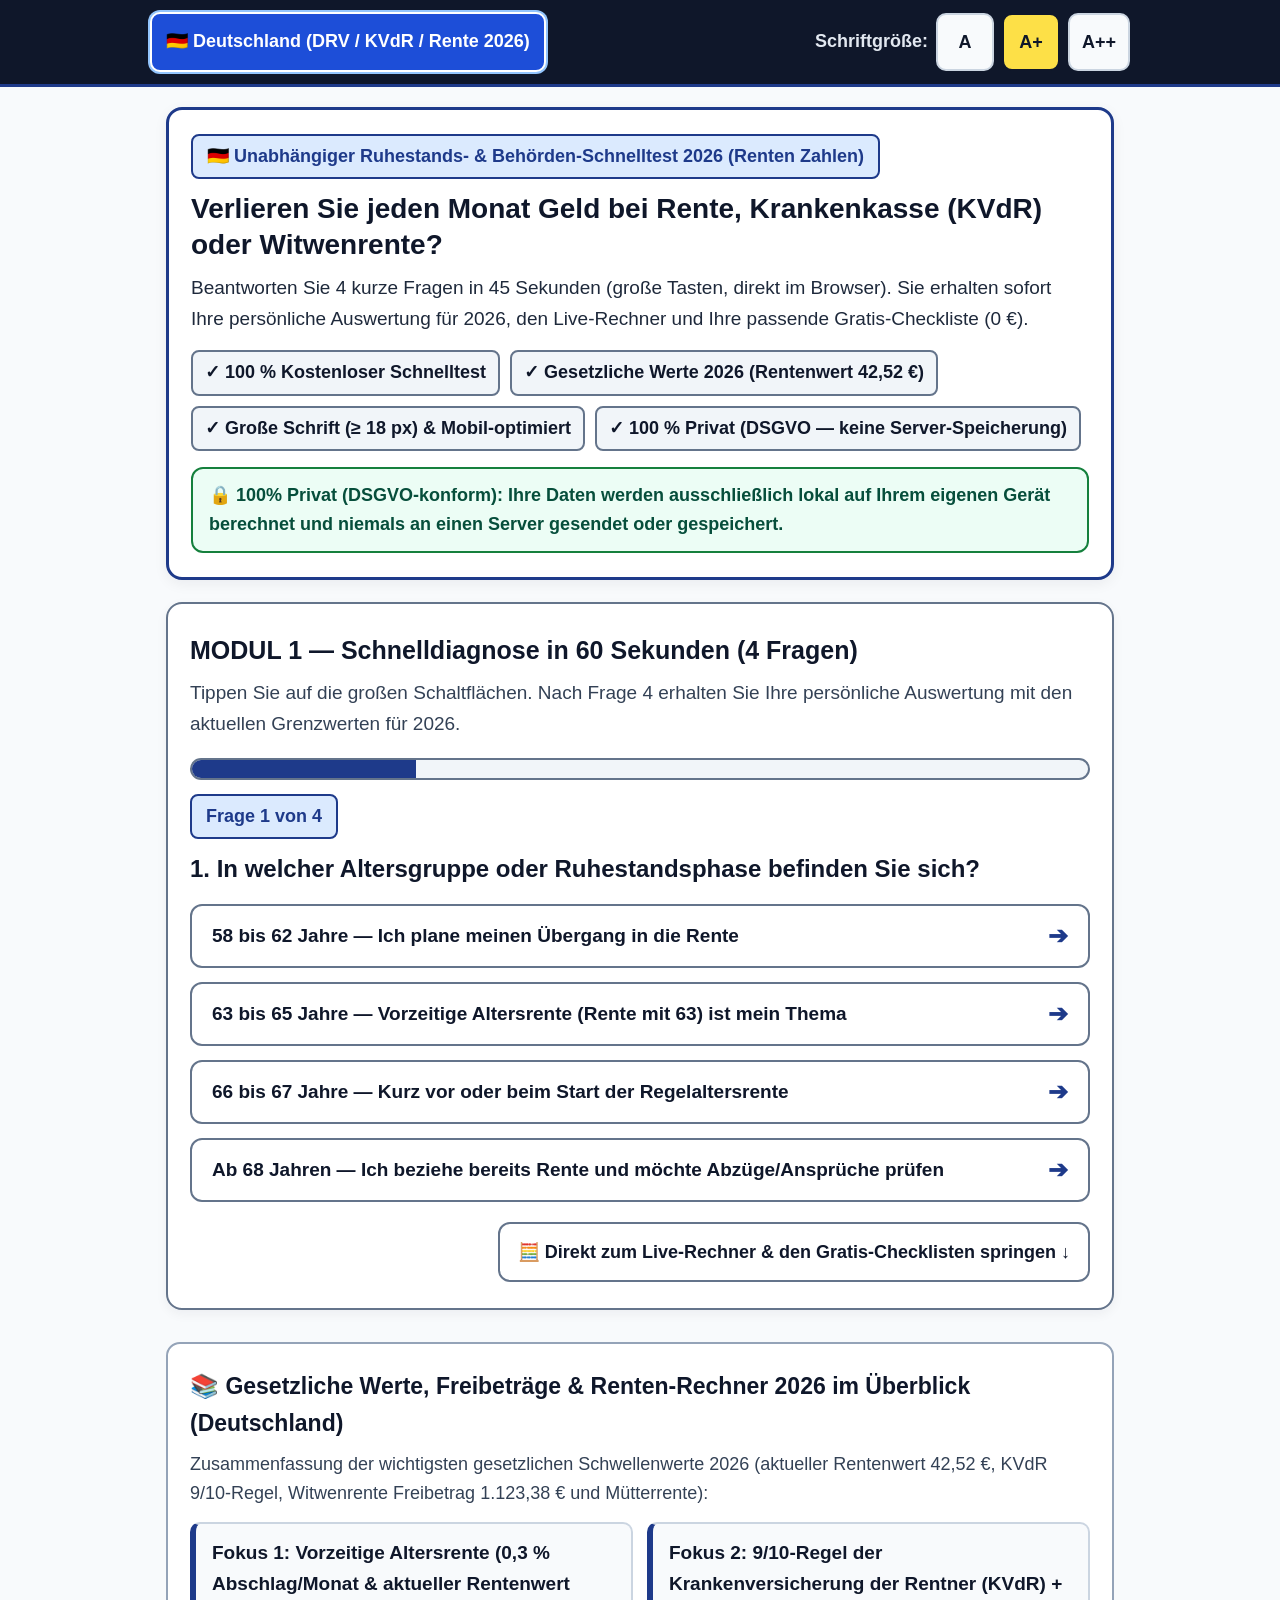
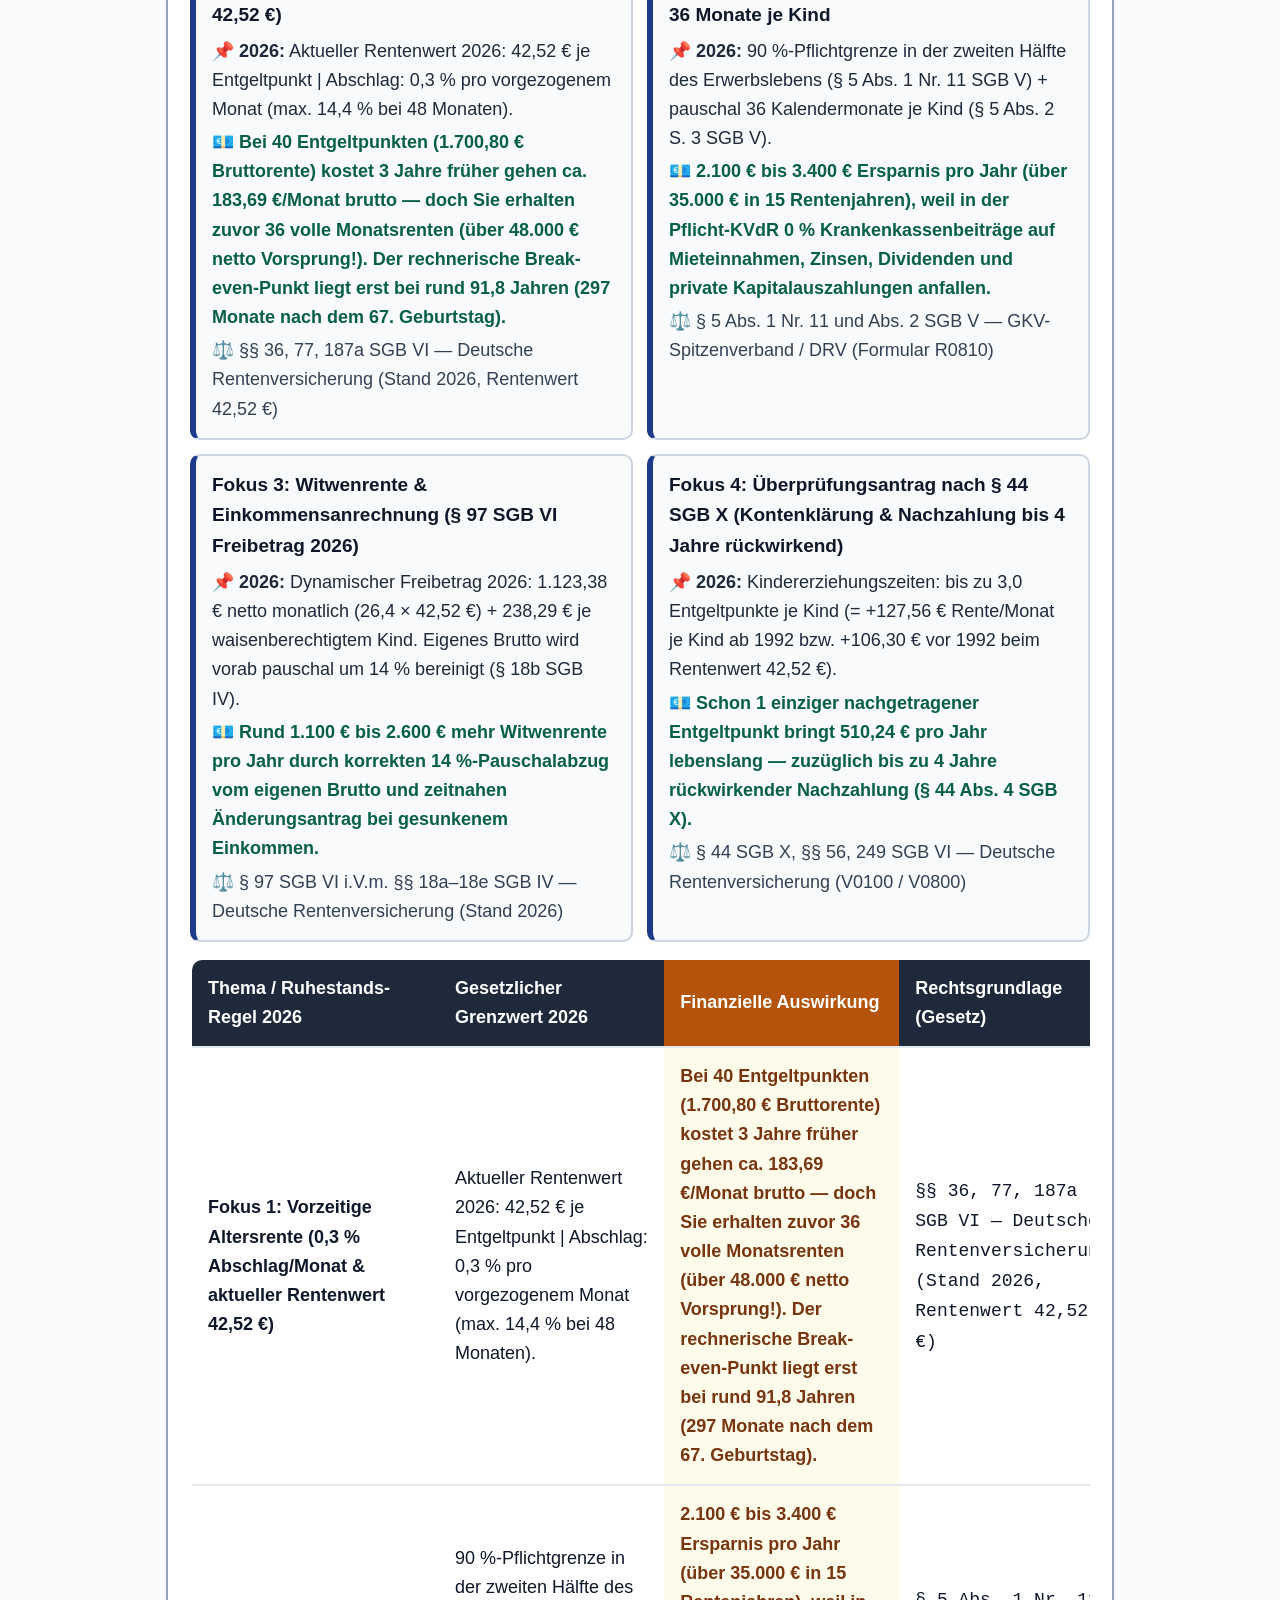
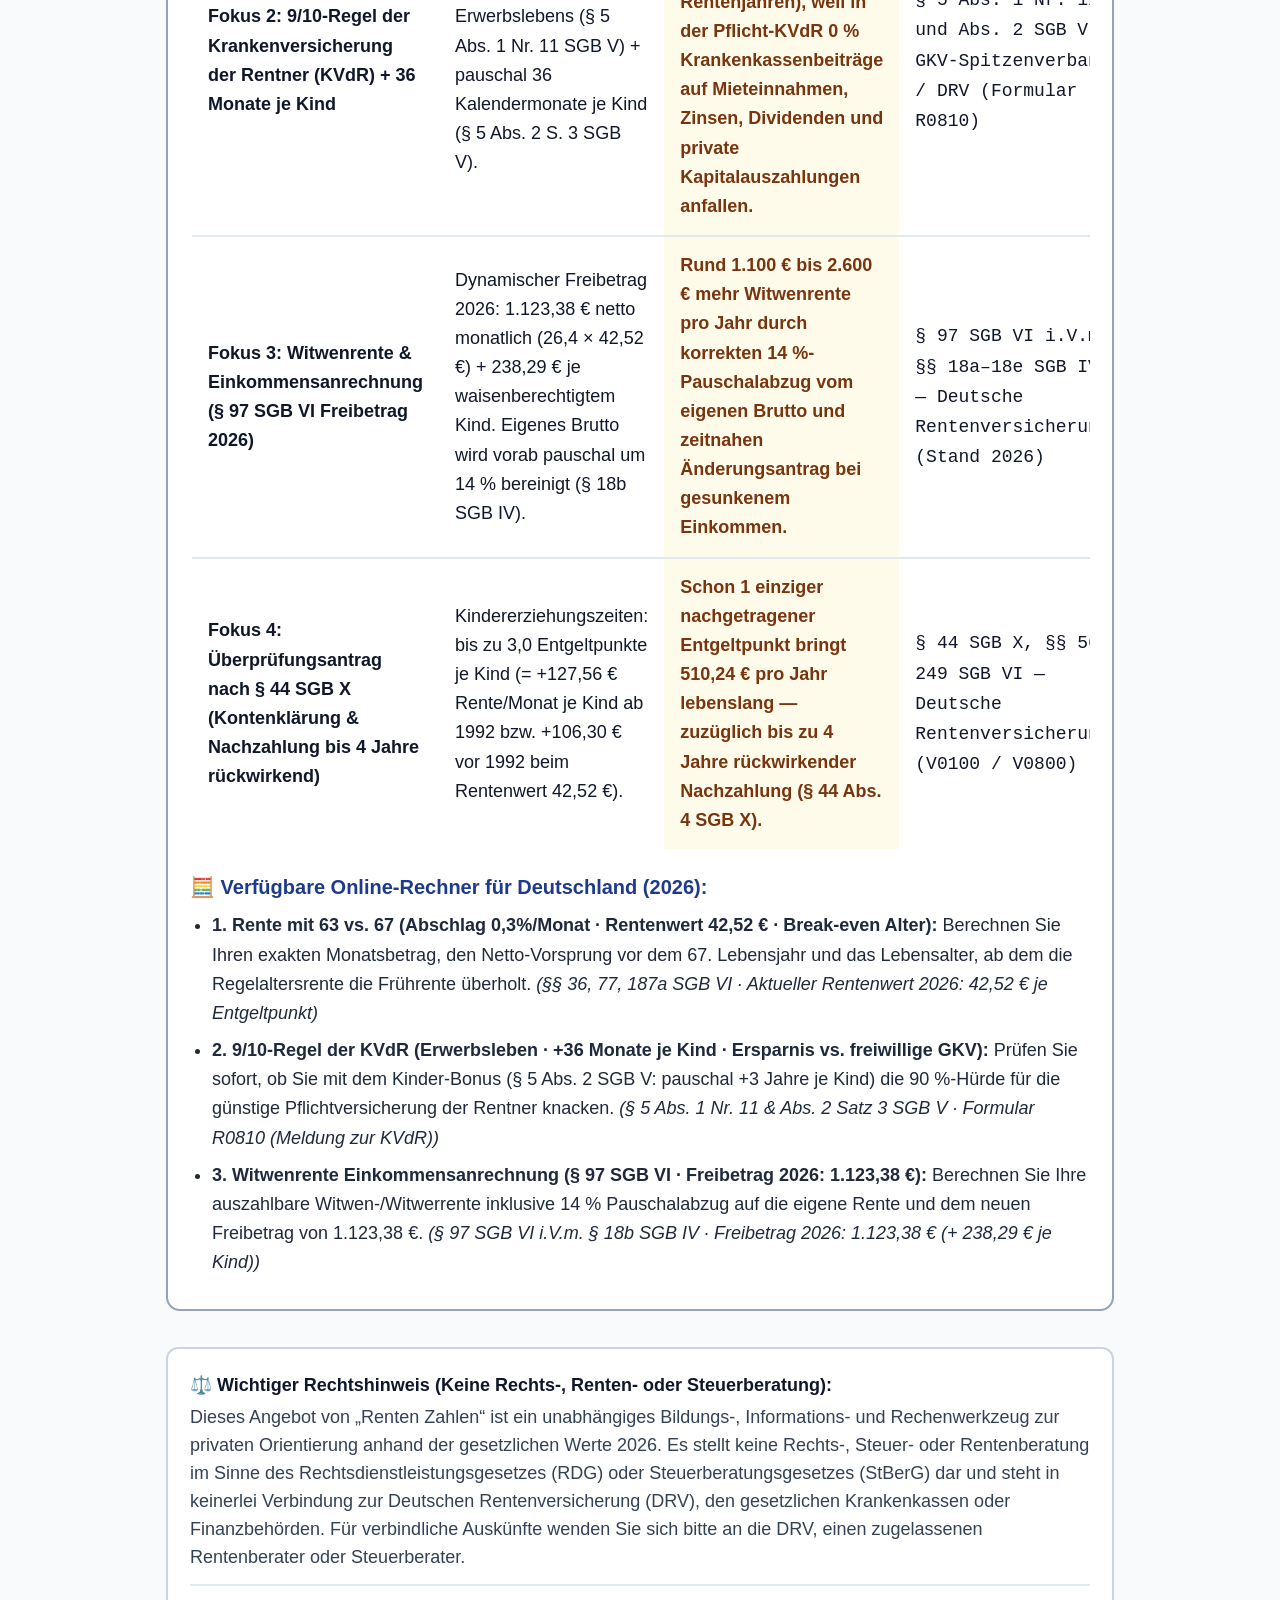
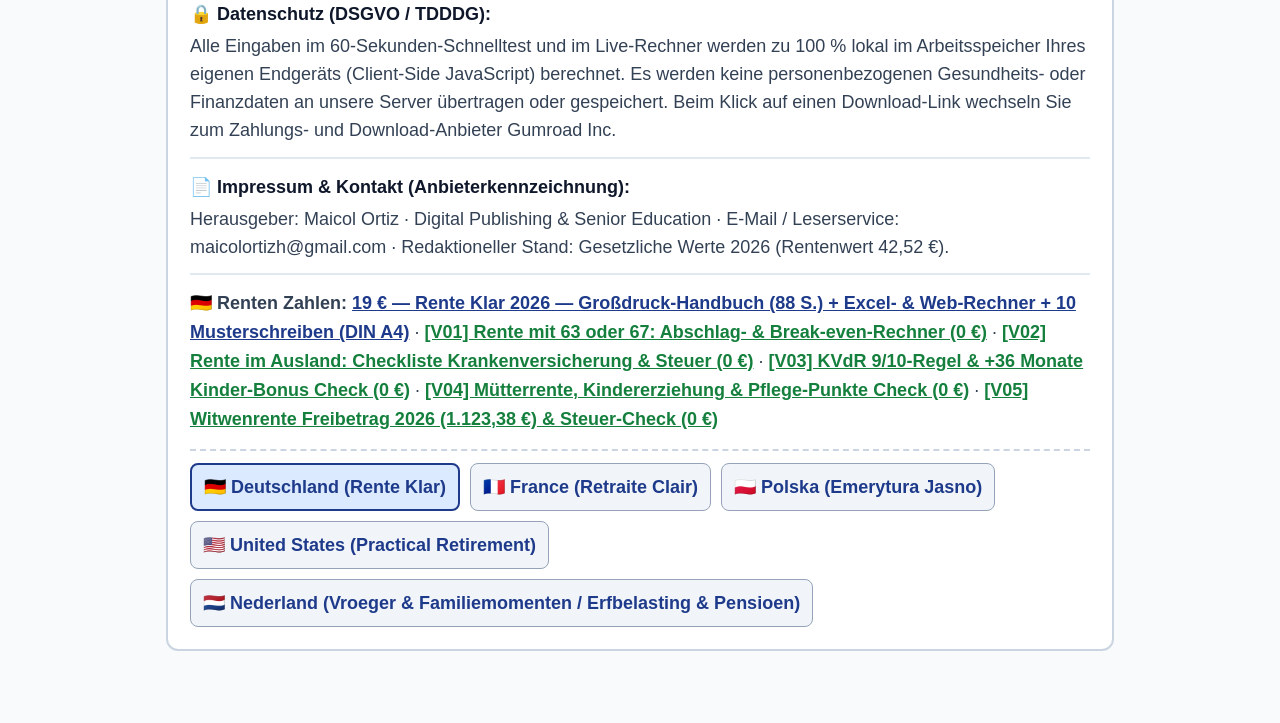
==== commit 76167d1c: "feat(geo-seo-2026): add llms.txt, llms-full.txt, AI crawler allowlist, Dataset/Speakable JSON-LD & c" ====
--- a/de/index.html
+++ b/de/index.html
@@ -3,6 +3,7 @@
 <head>
   <meta charset="UTF-8">
   <meta name="viewport" content="width=device-width, initial-scale=1.0">
+  <meta name="robots" content="index, follow, max-snippet:-1, max-image-preview:large, max-video-preview:-1">
   <title>Renten Zahlen — Kostenloser 60-Sekunden-Ruhestands-Check & Rechner 2026</title>
   <meta name="description" content="Prüfen Sie in 60 Sekunden Ihre Rente, KVdR 9/10-Regel, Mütterrente und Witwenrente anhand der gesetzlichen Werte 2026 (42,52 € Rentenwert). 100% kostenlos & DSGVO-privat.">
   <link rel="canonical" href="https://maicolortz.github.io/senior-check-2026/de/">
@@ -22,22 +23,140 @@
   <link rel="alternate" hreflang="en" href="https://maicolortz.github.io/senior-check-2026/en/">
   <link rel="alternate" hreflang="en-US" href="https://maicolortz.github.io/senior-check-2026/en/">
   <link rel="alternate" hreflang="x-default" href="https://maicolortz.github.io/senior-check-2026/">
+  <link rel="alternate" type="text/markdown" href="https://maicolortz.github.io/senior-check-2026/llms.txt" title="LLMs.txt — AI & RAG Index (2026)">
+  <link rel="alternate" type="text/markdown" href="https://maicolortz.github.io/senior-check-2026/llms-full.txt" title="LLMs-Full.txt — Complete 2026 Statutory Corpus">
   <meta property="og:title" content="Renten Zahlen — Kostenloser 60-Sekunden-Ruhestands-Check & Rechner 2026">
   <meta property="og:description" content="Prüfen Sie in 60 Sekunden Ihre Rente, KVdR 9/10-Regel, Mütterrente und Witwenrente anhand der gesetzlichen Werte 2026 (42,52 € Rentenwert). 100% kostenlos & DSGVO-privat.">
   <meta property="og:url" content="https://maicolortz.github.io/senior-check-2026/de/">
   <meta property="og:type" content="website">
+  <meta property="article:modified_time" content="2026-11-09T00:00:00Z">
   <script type="application/ld+json">
 {
   "@context": "https://schema.org",
   "@graph": [
     {
+      "@type": "WebPage",
+      "@id": "https://maicolortz.github.io/senior-check-2026/de/#webpage",
+      "url": "https://maicolortz.github.io/senior-check-2026/de/",
+      "name": "Renten Zahlen — Kostenloser 60-Sekunden-Ruhestands-Check & Rechner 2026",
+      "description": "Prüfen Sie in 60 Sekunden Ihre Rente, KVdR 9/10-Regel, Mütterrente und Witwenrente anhand der gesetzlichen Werte 2026 (42,52 € Rentenwert). 100% kostenlos & DSGVO-privat.",
+      "inLanguage": "de",
+      "datePublished": "2026-01-15",
+      "dateModified": "2026-11-09",
+      "isAccessibleForFree": true,
+      "speakable": {
+        "@type": "SpeakableSpecification",
+        "cssSelector": [
+          "#hero-title",
+          "#hero-subtitle",
+          "#seo-statutory-reference-2026",
+          ".seo-citation-table-2026"
+        ]
+      },
+      "citation": [
+        "§§ 36, 77, 187a SGB VI — Deutsche Rentenversicherung (Stand 2026, Rentenwert 42,52 €)",
+        "§ 5 Abs. 1 Nr. 11 und Abs. 2 SGB V — GKV-Spitzenverband / DRV (Formular R0810)",
+        "§ 97 SGB VI i.V.m. §§ 18a–18e SGB IV — Deutsche Rentenversicherung (Stand 2026)",
+        "§ 44 SGB X, §§ 56, 249 SGB VI — Deutsche Rentenversicherung (V0100 / V0800)",
+        "§§ 36, 77, 187a SGB VI · Aktueller Rentenwert 2026: 42,52 € je Entgeltpunkt",
+        "§ 5 Abs. 1 Nr. 11 & Abs. 2 Satz 3 SGB V · Formular R0810 (Meldung zur KVdR)",
+        "§ 97 SGB VI i.V.m. § 18b SGB IV · Freibetrag 2026: 1.123,38 € (+ 238,29 € je Kind)"
+      ]
+    },
+    {
+      "@type": "Dataset",
+      "@id": "https://maicolortz.github.io/senior-check-2026/de/#dataset-2026",
+      "name": "📚 Gesetzliche Werte, Freibeträge & Renten-Rechner 2026 im Überblick (Deutschland)",
+      "description": "Zusammenfassung der wichtigsten gesetzlichen Schwellenwerte 2026 (aktueller Rentenwert 42,52 €, KVdR 9/10-Regel, Witwenrente Freibetrag 1.123,38 € und Mütterrente):",
+      "url": "https://maicolortz.github.io/senior-check-2026/de/",
+      "inLanguage": "de",
+      "datePublished": "2026-01-15",
+      "dateModified": "2026-11-09",
+      "isAccessibleForFree": true,
+      "license": "https://creativecommons.org/licenses/by/4.0/",
+      "creator": {
+        "@type": "Organization",
+        "name": "Renten Zahlen",
+        "url": "https://maicolortz.github.io/senior-check-2026/de/"
+      },
+      "distribution": [
+        {
+          "@type": "DataDownload",
+          "encodingFormat": "text/markdown",
+          "contentUrl": "https://maicolortz.github.io/senior-check-2026/llms-full.txt"
+        },
+        {
+          "@type": "DataDownload",
+          "encodingFormat": "text/plain",
+          "contentUrl": "https://maicolortz.github.io/senior-check-2026/llms.txt"
+        }
+      ],
+      "variableMeasured": [
+        {
+          "@type": "PropertyValue",
+          "name": "Fokus 1: Vorzeitige Altersrente (0,3 % Abschlag/Monat & aktueller Rentenwert 42,52 €)",
+          "value": "Aktueller Rentenwert 2026: 42,52 € je Entgeltpunkt | Abschlag: 0,3 % pro vorgezogenem Monat (max. 14,4 % bei 48 Monaten).",
+          "description": "Bei 40 Entgeltpunkten (1.700,80 € Bruttorente) kostet 3 Jahre früher gehen ca. 183,69 €/Monat brutto — doch Sie erhalten zuvor 36 volle Monatsrenten (über 48.000 € netto Vorsprung!). Der rechnerische Break-even-Punkt liegt erst bei rund 91,8 Jahren (297 Monate nach dem 67. Geburtstag). — §§ 36, 77, 187a SGB VI — Deutsche Rentenversicherung (Stand 2026, Rentenwert 42,52 €)"
+        },
+        {
+          "@type": "PropertyValue",
+          "name": "Fokus 2: 9/10-Regel der Krankenversicherung der Rentner (KVdR) + 36 Monate je Kind",
+          "value": "90 %-Pflichtgrenze in der zweiten Hälfte des Erwerbslebens (§ 5 Abs. 1 Nr. 11 SGB V) + pauschal 36 Kalendermonate je Kind (§ 5 Abs. 2 S. 3 SGB V).",
+          "description": "2.100 € bis 3.400 € Ersparnis pro Jahr (über 35.000 € in 15 Rentenjahren), weil in der Pflicht-KVdR 0 % Krankenkassenbeiträge auf Mieteinnahmen, Zinsen, Dividenden und private Kapitalauszahlungen anfallen. — § 5 Abs. 1 Nr. 11 und Abs. 2 SGB V — GKV-Spitzenverband / DRV (Formular R0810)"
+        },
+        {
+          "@type": "PropertyValue",
+          "name": "Fokus 3: Witwenrente & Einkommensanrechnung (§ 97 SGB VI Freibetrag 2026)",
+          "value": "Dynamischer Freibetrag 2026: 1.123,38 € netto monatlich (26,4 × 42,52 €) + 238,29 € je waisenberechtigtem Kind. Eigenes Brutto wird vorab pauschal um 14 % bereinigt (§ 18b SGB IV).",
+          "description": "Rund 1.100 € bis 2.600 € mehr Witwenrente pro Jahr durch korrekten 14 %-Pauschalabzug vom eigenen Brutto und zeitnahen Änderungsantrag bei gesunkenem Einkommen. — § 97 SGB VI i.V.m. §§ 18a–18e SGB IV — Deutsche Rentenversicherung (Stand 2026)"
+        },
+        {
+          "@type": "PropertyValue",
+          "name": "Fokus 4: Überprüfungsantrag nach § 44 SGB X (Kontenklärung & Nachzahlung bis 4 Jahre rückwirkend)",
+          "value": "Kindererziehungszeiten: bis zu 3,0 Entgeltpunkte je Kind (= +127,56 € Rente/Monat je Kind ab 1992 bzw. +106,30 € vor 1992 beim Rentenwert 42,52 €).",
+          "description": "Schon 1 einziger nachgetragener Entgeltpunkt bringt 510,24 € pro Jahr lebenslang — zuzüglich bis zu 4 Jahre rückwirkender Nachzahlung (§ 44 Abs. 4 SGB X). — § 44 SGB X, §§ 56, 249 SGB VI — Deutsche Rentenversicherung (V0100 / V0800)"
+        },
+        {
+          "@type": "PropertyValue",
+          "name": "1. Rente mit 63 vs. 67 (Abschlag 0,3%/Monat · Rentenwert 42,52 € · Break-even Alter)",
+          "value": "Berechnen Sie Ihren exakten Monatsbetrag, den Netto-Vorsprung vor dem 67. Lebensjahr und das Lebensalter, ab dem die Regelaltersrente die Frührente überholt.",
+          "description": "§§ 36, 77, 187a SGB VI · Aktueller Rentenwert 2026: 42,52 € je Entgeltpunkt"
+        },
+        {
+          "@type": "PropertyValue",
+          "name": "2. 9/10-Regel der KVdR (Erwerbsleben · +36 Monate je Kind · Ersparnis vs. freiwillige GKV)",
+          "value": "Prüfen Sie sofort, ob Sie mit dem Kinder-Bonus (§ 5 Abs. 2 SGB V: pauschal +3 Jahre je Kind) die 90 %-Hürde für die günstige Pflichtversicherung der Rentner knacken.",
+          "description": "§ 5 Abs. 1 Nr. 11 & Abs. 2 Satz 3 SGB V · Formular R0810 (Meldung zur KVdR)"
+        },
+        {
+          "@type": "PropertyValue",
+          "name": "3. Witwenrente Einkommensanrechnung (§ 97 SGB VI · Freibetrag 2026: 1.123,38 €)",
+          "value": "Berechnen Sie Ihre auszahlbare Witwen-/Witwerrente inklusive 14 % Pauschalabzug auf die eigene Rente und dem neuen Freibetrag von 1.123,38 €.",
+          "description": "§ 97 SGB VI i.V.m. § 18b SGB IV · Freibetrag 2026: 1.123,38 € (+ 238,29 € je Kind)"
+        }
+      ],
+      "citation": [
+        "§§ 36, 77, 187a SGB VI — Deutsche Rentenversicherung (Stand 2026, Rentenwert 42,52 €)",
+        "§ 5 Abs. 1 Nr. 11 und Abs. 2 SGB V — GKV-Spitzenverband / DRV (Formular R0810)",
+        "§ 97 SGB VI i.V.m. §§ 18a–18e SGB IV — Deutsche Rentenversicherung (Stand 2026)",
+        "§ 44 SGB X, §§ 56, 249 SGB VI — Deutsche Rentenversicherung (V0100 / V0800)",
+        "§§ 36, 77, 187a SGB VI · Aktueller Rentenwert 2026: 42,52 € je Entgeltpunkt",
+        "§ 5 Abs. 1 Nr. 11 & Abs. 2 Satz 3 SGB V · Formular R0810 (Meldung zur KVdR)",
+        "§ 97 SGB VI i.V.m. § 18b SGB IV · Freibetrag 2026: 1.123,38 € (+ 238,29 € je Kind)"
+      ]
+    },
+    {
       "@type": "SoftwareApplication",
+      "@id": "https://maicolortz.github.io/senior-check-2026/de/#calculator-app",
       "name": "Renten Zahlen — Kostenloser 60-Sekunden-Ruhestands-Check & Rechner 2026",
       "description": "Prüfen Sie in 60 Sekunden Ihre Rente, KVdR 9/10-Regel, Mütterrente und Witwenrente anhand der gesetzlichen Werte 2026 (42,52 € Rentenwert). 100% kostenlos & DSGVO-privat.",
       "applicationCategory": "FinanceApplication",
       "operatingSystem": "Web, All",
       "url": "https://maicolortz.github.io/senior-check-2026/de/",
       "inLanguage": "de",
+      "datePublished": "2026-01-15",
+      "dateModified": "2026-11-09",
+      "isAccessibleForFree": true,
       "offers": {
         "@type": "Offer",
         "price": "0",
@@ -47,10 +166,17 @@
         "1. Rente mit 63 vs. 67 (Abschlag 0,3%/Monat · Rentenwert 42,52 € · Break-even Alter)",
         "2. 9/10-Regel der KVdR (Erwerbsleben · +36 Monate je Kind · Ersparnis vs. freiwillige GKV)",
         "3. Witwenrente Einkommensanrechnung (§ 97 SGB VI · Freibetrag 2026: 1.123,38 €)"
+      ],
+      "citation": [
+        "§§ 36, 77, 187a SGB VI · Aktueller Rentenwert 2026: 42,52 € je Entgeltpunkt",
+        "§ 5 Abs. 1 Nr. 11 & Abs. 2 Satz 3 SGB V · Formular R0810 (Meldung zur KVdR)",
+        "§ 97 SGB VI i.V.m. § 18b SGB IV · Freibetrag 2026: 1.123,38 € (+ 238,29 € je Kind)"
       ]
     },
     {
       "@type": "FAQPage",
+      "@id": "https://maicolortz.github.io/senior-check-2026/de/#faq",
+      "dateModified": "2026-11-09",
       "mainEntity": [
         {
           "@type": "Question",
@@ -1152,6 +1278,24 @@
         <div class="seo-statutory-item"><div style="font-size:19px;font-weight:800;color:#0F172A;margin-bottom:6px;">Fokus 2: 9/10-Regel der Krankenversicherung der Rentner (KVdR) + 36 Monate je Kind</div><div style="font-size:18px;color:#1E293B;margin-bottom:4px;"><strong>📌 2026:</strong> 90 %-Pflichtgrenze in der zweiten Hälfte des Erwerbslebens (§ 5 Abs. 1 Nr. 11 SGB V) + pauschal 36 Kalendermonate je Kind (§ 5 Abs. 2 S. 3 SGB V).</div><div style="font-size:18px;color:#065F46;font-weight:700;margin-bottom:4px;">💶 2.100 € bis 3.400 € Ersparnis pro Jahr (über 35.000 € in 15 Rentenjahren), weil in der Pflicht-KVdR 0 % Krankenkassenbeiträge auf Mieteinnahmen, Zinsen, Dividenden und private Kapitalauszahlungen anfallen.</div><div style="font-size:18px;color:#334155;">⚖️ § 5 Abs. 1 Nr. 11 und Abs. 2 SGB V — GKV-Spitzenverband / DRV (Formular R0810)</div></div>
         <div class="seo-statutory-item"><div style="font-size:19px;font-weight:800;color:#0F172A;margin-bottom:6px;">Fokus 3: Witwenrente & Einkommensanrechnung (§ 97 SGB VI Freibetrag 2026)</div><div style="font-size:18px;color:#1E293B;margin-bottom:4px;"><strong>📌 2026:</strong> Dynamischer Freibetrag 2026: 1.123,38 € netto monatlich (26,4 × 42,52 €) + 238,29 € je waisenberechtigtem Kind. Eigenes Brutto wird vorab pauschal um 14 % bereinigt (§ 18b SGB IV).</div><div style="font-size:18px;color:#065F46;font-weight:700;margin-bottom:4px;">💶 Rund 1.100 € bis 2.600 € mehr Witwenrente pro Jahr durch korrekten 14 %-Pauschalabzug vom eigenen Brutto und zeitnahen Änderungsantrag bei gesunkenem Einkommen.</div><div style="font-size:18px;color:#334155;">⚖️ § 97 SGB VI i.V.m. §§ 18a–18e SGB IV — Deutsche Rentenversicherung (Stand 2026)</div></div>
         <div class="seo-statutory-item"><div style="font-size:19px;font-weight:800;color:#0F172A;margin-bottom:6px;">Fokus 4: Überprüfungsantrag nach § 44 SGB X (Kontenklärung & Nachzahlung bis 4 Jahre rückwirkend)</div><div style="font-size:18px;color:#1E293B;margin-bottom:4px;"><strong>📌 2026:</strong> Kindererziehungszeiten: bis zu 3,0 Entgeltpunkte je Kind (= +127,56 € Rente/Monat je Kind ab 1992 bzw. +106,30 € vor 1992 beim Rentenwert 42,52 €).</div><div style="font-size:18px;color:#065F46;font-weight:700;margin-bottom:4px;">💶 Schon 1 einziger nachgetragener Entgeltpunkt bringt 510,24 € pro Jahr lebenslang — zuzüglich bis zu 4 Jahre rückwirkender Nachzahlung (§ 44 Abs. 4 SGB X).</div><div style="font-size:18px;color:#334155;">⚖️ § 44 SGB X, §§ 56, 249 SGB VI — Deutsche Rentenversicherung (V0100 / V0800)</div></div>
+      </div>
+      <div class="comparison-table-wrap" style="margin:16px 0 18px 0;">
+        <table class="comparison-table seo-citation-table-2026">
+          <thead>
+            <tr>
+              <th>Thema / Ruhestands-Regel 2026</th>
+              <th>Gesetzlicher Grenzwert 2026</th>
+              <th>Finanzielle Auswirkung</th>
+              <th>Rechtsgrundlage (Gesetz)</th>
+            </tr>
+          </thead>
+          <tbody>
+            <tr><td><strong>Fokus 1: Vorzeitige Altersrente (0,3 % Abschlag/Monat & aktueller Rentenwert 42,52 €)</strong></td><td>Aktueller Rentenwert 2026: 42,52 € je Entgeltpunkt | Abschlag: 0,3 % pro vorgezogenem Monat (max. 14,4 % bei 48 Monaten).</td><td>Bei 40 Entgeltpunkten (1.700,80 € Bruttorente) kostet 3 Jahre früher gehen ca. 183,69 €/Monat brutto — doch Sie erhalten zuvor 36 volle Monatsrenten (über 48.000 € netto Vorsprung!). Der rechnerische Break-even-Punkt liegt erst bei rund 91,8 Jahren (297 Monate nach dem 67. Geburtstag).</td><td><code>§§ 36, 77, 187a SGB VI — Deutsche Rentenversicherung (Stand 2026, Rentenwert 42,52 €)</code></td></tr>
+            <tr><td><strong>Fokus 2: 9/10-Regel der Krankenversicherung der Rentner (KVdR) + 36 Monate je Kind</strong></td><td>90 %-Pflichtgrenze in der zweiten Hälfte des Erwerbslebens (§ 5 Abs. 1 Nr. 11 SGB V) + pauschal 36 Kalendermonate je Kind (§ 5 Abs. 2 S. 3 SGB V).</td><td>2.100 € bis 3.400 € Ersparnis pro Jahr (über 35.000 € in 15 Rentenjahren), weil in der Pflicht-KVdR 0 % Krankenkassenbeiträge auf Mieteinnahmen, Zinsen, Dividenden und private Kapitalauszahlungen anfallen.</td><td><code>§ 5 Abs. 1 Nr. 11 und Abs. 2 SGB V — GKV-Spitzenverband / DRV (Formular R0810)</code></td></tr>
+            <tr><td><strong>Fokus 3: Witwenrente & Einkommensanrechnung (§ 97 SGB VI Freibetrag 2026)</strong></td><td>Dynamischer Freibetrag 2026: 1.123,38 € netto monatlich (26,4 × 42,52 €) + 238,29 € je waisenberechtigtem Kind. Eigenes Brutto wird vorab pauschal um 14 % bereinigt (§ 18b SGB IV).</td><td>Rund 1.100 € bis 2.600 € mehr Witwenrente pro Jahr durch korrekten 14 %-Pauschalabzug vom eigenen Brutto und zeitnahen Änderungsantrag bei gesunkenem Einkommen.</td><td><code>§ 97 SGB VI i.V.m. §§ 18a–18e SGB IV — Deutsche Rentenversicherung (Stand 2026)</code></td></tr>
+            <tr><td><strong>Fokus 4: Überprüfungsantrag nach § 44 SGB X (Kontenklärung & Nachzahlung bis 4 Jahre rückwirkend)</strong></td><td>Kindererziehungszeiten: bis zu 3,0 Entgeltpunkte je Kind (= +127,56 € Rente/Monat je Kind ab 1992 bzw. +106,30 € vor 1992 beim Rentenwert 42,52 €).</td><td>Schon 1 einziger nachgetragener Entgeltpunkt bringt 510,24 € pro Jahr lebenslang — zuzüglich bis zu 4 Jahre rückwirkender Nachzahlung (§ 44 Abs. 4 SGB X).</td><td><code>§ 44 SGB X, §§ 56, 249 SGB VI — Deutsche Rentenversicherung (V0100 / V0800)</code></td></tr>
+          </tbody>
+        </table>
       </div>
       <h3 style="margin:20px 0 8px 0;font-size:20px;font-weight:800;color:#1E3A8A;">🧮 Verfügbare Online-Rechner für Deutschland (2026):</h3>
       <ul style="margin:0;padding-left:22px;color:#1E293B;">
@@ -1691,7 +1835,13 @@
       "seoReference": {
         "sectionTitle": "📚 Gesetzliche Werte, Freibeträge & Renten-Rechner 2026 im Überblick (Deutschland)",
         "sectionIntro": "Zusammenfassung der wichtigsten gesetzlichen Schwellenwerte 2026 (aktueller Rentenwert 42,52 €, KVdR 9/10-Regel, Witwenrente Freibetrag 1.123,38 € und Mütterrente):",
-        "calculatorsTitle": "🧮 Verfügbare Online-Rechner für Deutschland (2026):"
+        "calculatorsTitle": "🧮 Verfügbare Online-Rechner für Deutschland (2026):",
+        "tableHeaders": [
+          "Thema / Ruhestands-Regel 2026",
+          "Gesetzlicher Grenzwert 2026",
+          "Finanzielle Auswirkung",
+          "Rechtsgrundlage (Gesetz)"
+        ]
       },
       "comparisonHeaders": [
         "Was Sie erhalten",
@@ -2229,7 +2379,13 @@
       "seoReference": {
         "sectionTitle": "📚 Barèmes Officiels, Seuils CSG & Simulateurs Retraite 2026 (France)",
         "sectionIntro": "Synthèse des seuils légaux 2026 en France (barème RFR de la CSG Retraite, abattements de succession et assurance-vie avant/après 70 ans, plafond des frais bancaires de succession à 850 €) :",
-        "calculatorsTitle": "🧮 Simulateurs Gratuits en Ligne 2026 (France) :"
+        "calculatorsTitle": "🧮 Simulateurs Gratuits en Ligne 2026 (France) :",
+        "tableHeaders": [
+          "Dispositif / Règle Retraite 2026",
+          "Seuil / Barème Légal 2026",
+          "Impact Financier",
+          "Base Légale Officielle"
+        ]
       },
       "comparisonHeaders": [
         "Ce qui est inclus",
@@ -2751,7 +2907,13 @@
       "seoReference": {
         "sectionTitle": "📚 Ustawowe Kwoty, Limity ZUS i Kalkulatory Emerytalne 2026 w Pigułce (Polska)",
         "sectionIntro": "Podsumowanie kluczowych wskaźników i przepisów na 2026 rok (Renta Wdowia ERWD limit 5 636,73 zł, Świadczenie Wspierające WZON 70–100 pkt, Art. 56 Prawa bankowego i przeliczenie emerytury ERPO):",
-        "calculatorsTitle": "🧮 Dostępne Kalkulatory Online 2026 (Polska):"
+        "calculatorsTitle": "🧮 Dostępne Kalkulatory Online 2026 (Polska):",
+        "tableHeaders": [
+          "Temat / Przepis Emerytalny 2026",
+          "Ustawowy Limit / Próg 2026",
+          "Wpływ Finansowy",
+          "Podstawa Prawna (Ustawa)"
+        ]
       },
       "comparisonHeaders": [
         "Co dokładnie otrzymujesz",
@@ -3300,7 +3462,13 @@
       "seoReference": {
         "sectionTitle": "📚 2026 U.S. Retirement, Social Security & Medicare Statutory Reference",
         "sectionIntro": "Summary of key 2026 IRS, Social Security Administration (SSA), and Medicare thresholds (Provisional Income tax brackets, Age 62 vs. 67 vs. 70 break-even, Age 73 RMDs, and Form SSA-44 IRMAA appeals):",
-        "calculatorsTitle": "🧮 Free Interactive 2026 Retirement Calculators (United States):"
+        "calculatorsTitle": "🧮 Free Interactive 2026 Retirement Calculators (United States):",
+        "tableHeaders": [
+          "2026 Retirement / Tax Rule",
+          "2026 Statutory Threshold",
+          "Financial Impact",
+          "Official Legal Citation"
+        ]
       },
       "comparisonHeaders": [
         "What You Get",
@@ -3836,7 +4004,13 @@
       "seoReference": {
         "sectionTitle": "📚 Wettelijke Vrijstellingen, AOW-Schijven & Rekenhulpen 2026 (Nederland)",
         "sectionIntro": "Overzicht van de belangrijkste Nederlandse bedragen en vrijstellingen in 2026 (erfbelasting vrijstelling kind & kleinkind € 26.230, schenkvrijstelling € 6.908, AOW schijfgrens € 40.857 en 8-maanden belastingrente):",
-        "calculatorsTitle": "🧮 Gratis Interactieve Rekenhulpen 2026 (Nederland):"
+        "calculatorsTitle": "🧮 Gratis Interactieve Rekenhulpen 2026 (Nederland):",
+        "tableHeaders": [
+          "Regeling / Vrijstelling 2026",
+          "Wettelijke Grens 2026",
+          "Financieel Effect",
+          "Wettelijke Grondslag"
+        ]
       },
       "comparisonHeaders": [
         "Wat u ontvangt",
@@ -5077,6 +5251,7 @@
     const data = SENIOR_DATA[STATE.lang];
     const b = data.bridge;
     const seoRef = b.seoReference || {};
+    const ths = seoRef.tableHeaders || ["Rule (2026)", "2026 Threshold", "Financial Impact", "Legal Citation"];
 
     const outcomesHtml = (data.quiz.outcomes || []).map(function(out) {
       return '<div class="seo-statutory-item">' +
@@ -5087,6 +5262,15 @@
              '</div>';
     }).join("");
 
+    const tableRowsHtml = (data.quiz.outcomes || []).map(function(out) {
+      return '<tr>' +
+               '<td><strong>' + escapeHtml(out.title) + '</strong></td>' +
+               '<td>' + escapeHtml(out.threshold2026) + '</td>' +
+               '<td>' + escapeHtml(out.moneyAtStake) + '</td>' +
+               '<td><code>' + escapeHtml(out.source) + '</code></td>' +
+             '</tr>';
+    }).join("");
+
     const calcsHtml = (data.calculators || []).map(function(c) {
       return '<li style="margin-bottom:8px;font-size:18px;"><strong>' + escapeHtml(c.title) + ':</strong> ' +
                escapeHtml(c.subtitle) + ' <em>(' + escapeHtml(c.legalRef) + ')</em></li>';
@@ -5096,6 +5280,17 @@
       '<h2 style="margin:0 0 8px 0;font-size:23px;font-weight:900;color:#0F172A;">' + escapeHtml(seoRef.sectionTitle || "") + '</h2>' +
       '<p style="margin:0 0 14px 0;font-size:18px;color:#334155;">' + escapeHtml(seoRef.sectionIntro || "") + '</p>' +
       '<div class="seo-statutory-grid">' + outcomesHtml + '</div>' +
+      '<div class="comparison-table-wrap" style="margin:16px 0 18px 0;">' +
+        '<table class="comparison-table seo-citation-table-2026">' +
+          '<thead><tr>' +
+            '<th>' + escapeHtml(ths[0]) + '</th>' +
+            '<th>' + escapeHtml(ths[1]) + '</th>' +
+            '<th>' + escapeHtml(ths[2]) + '</th>' +
+            '<th>' + escapeHtml(ths[3]) + '</th>' +
+          '</tr></thead>' +
+          '<tbody>' + tableRowsHtml + '</tbody>' +
+        '</table>' +
+      '</div>' +
       '<h3 style="margin:20px 0 8px 0;font-size:20px;font-weight:800;color:#1E3A8A;">' + escapeHtml(seoRef.calculatorsTitle || "") + '</h3>' +
       '<ul style="margin:0;padding-left:22px;color:#1E293B;">' + calcsHtml + '</ul>';
   }
